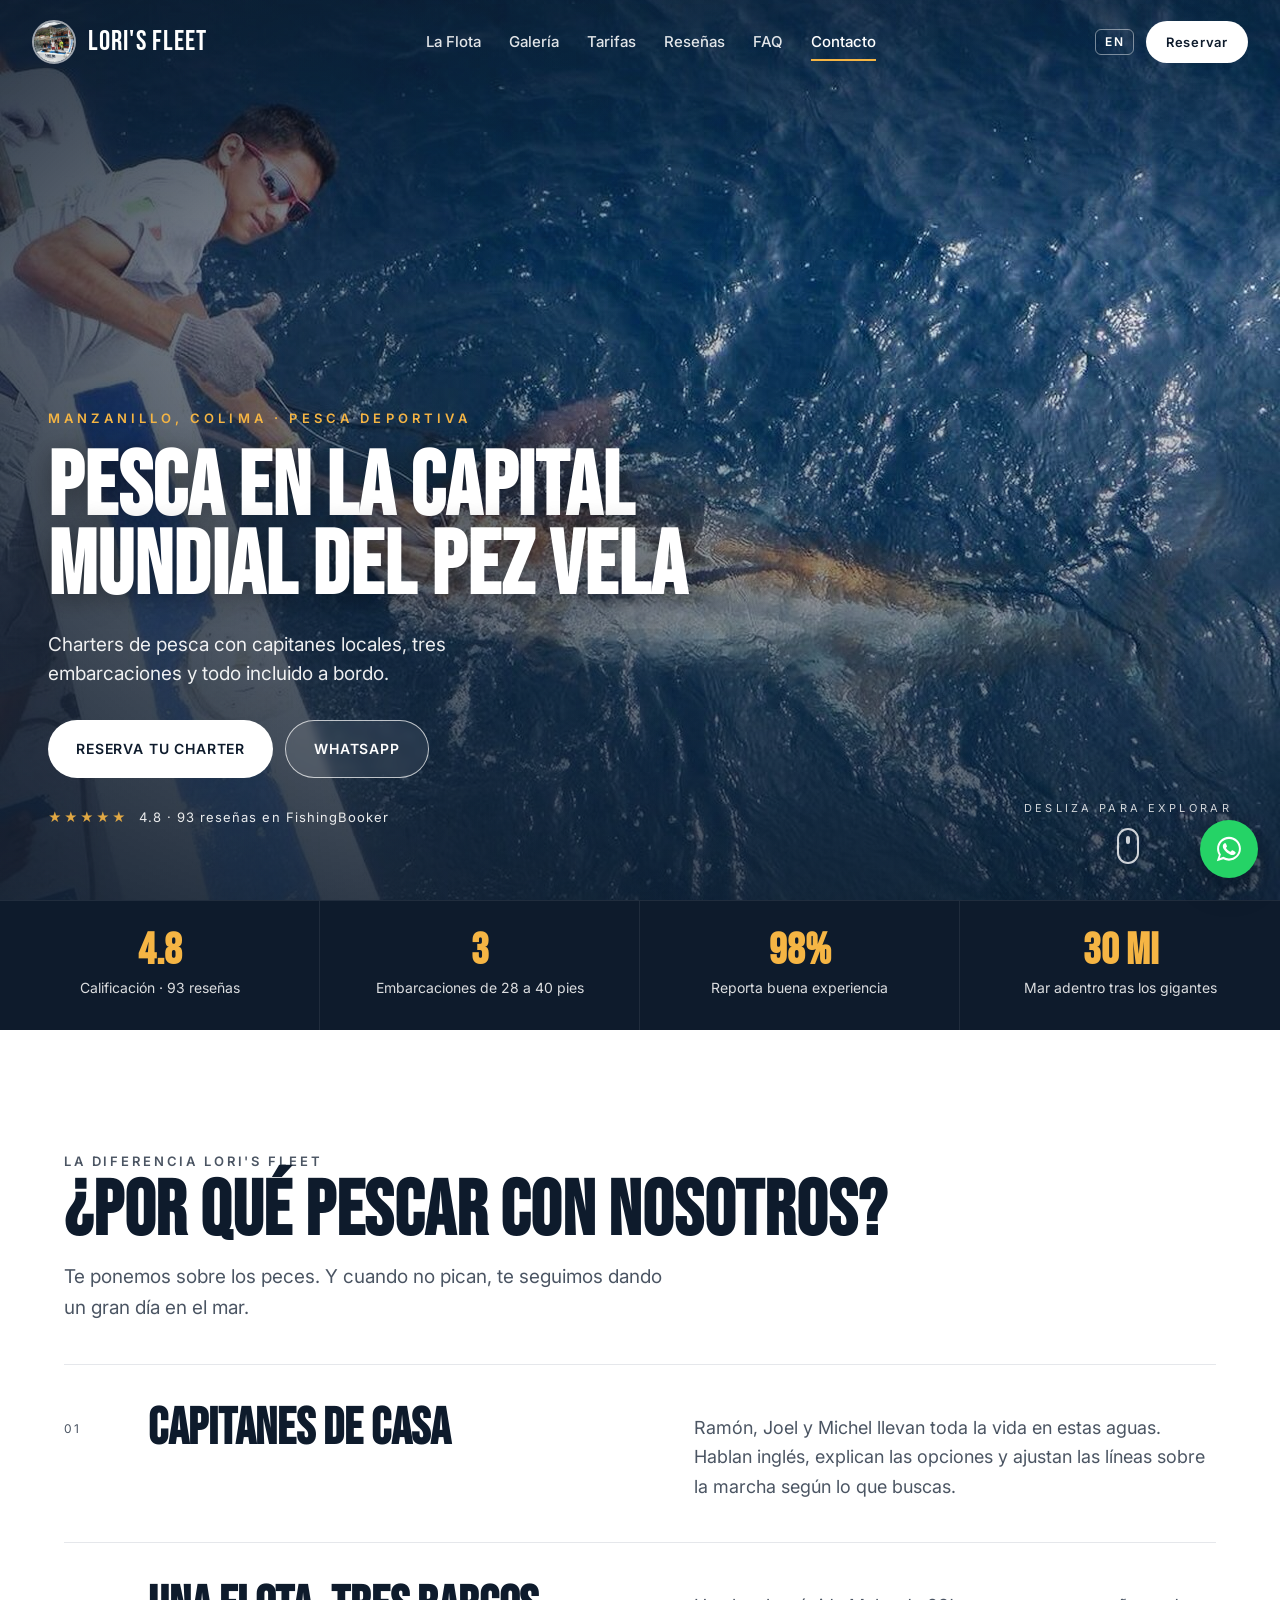
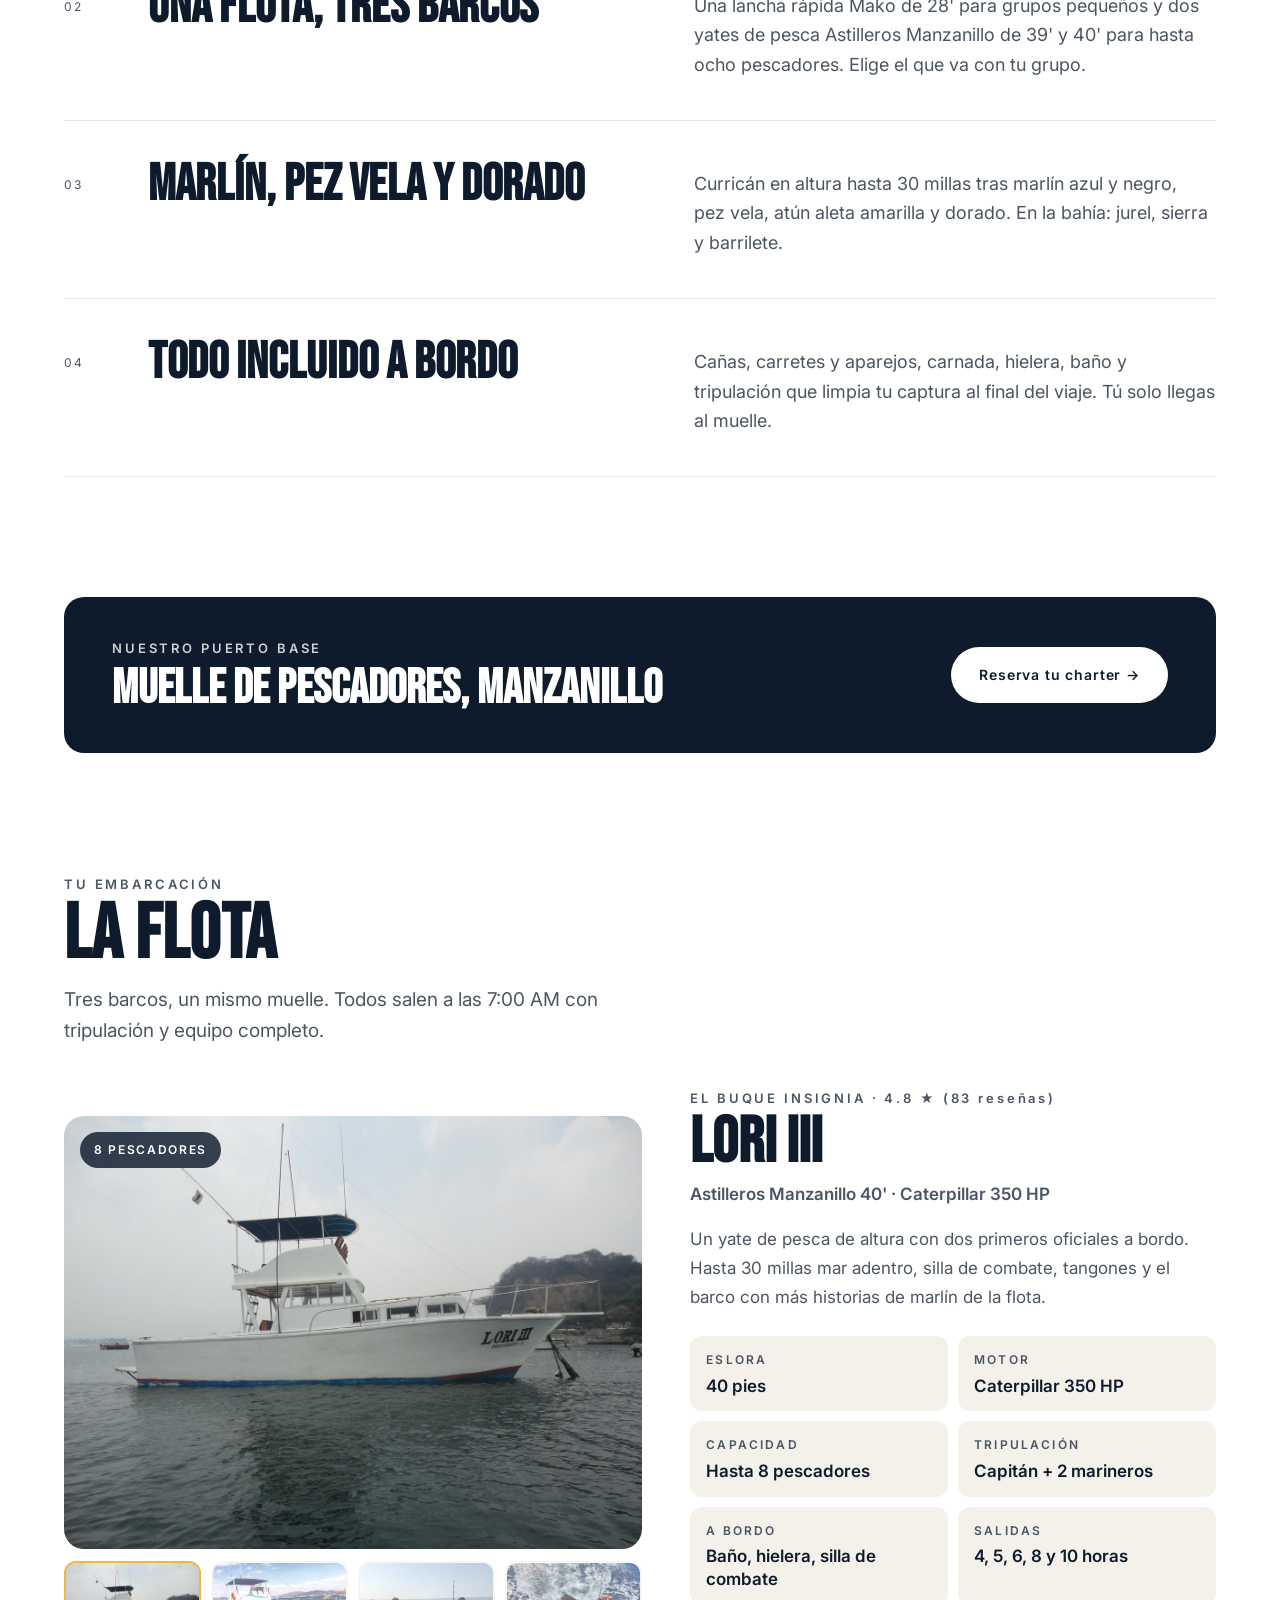
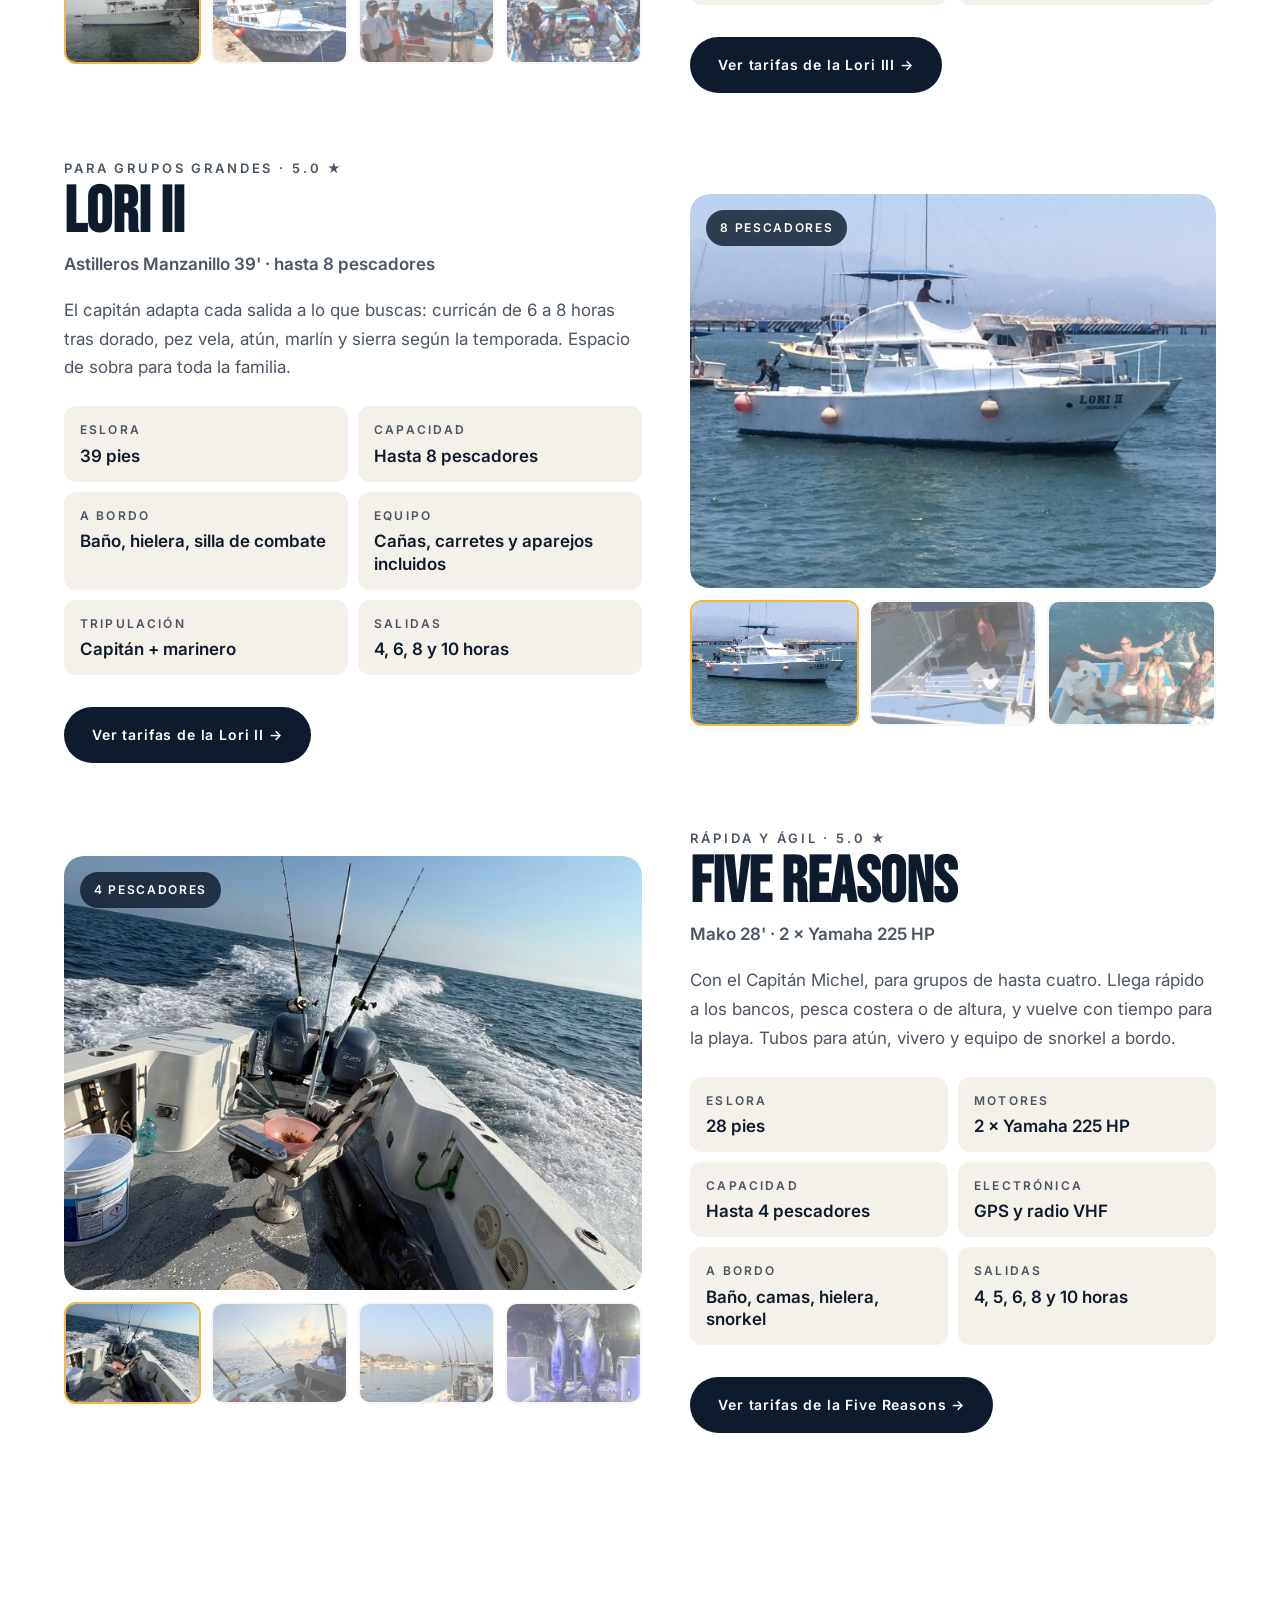
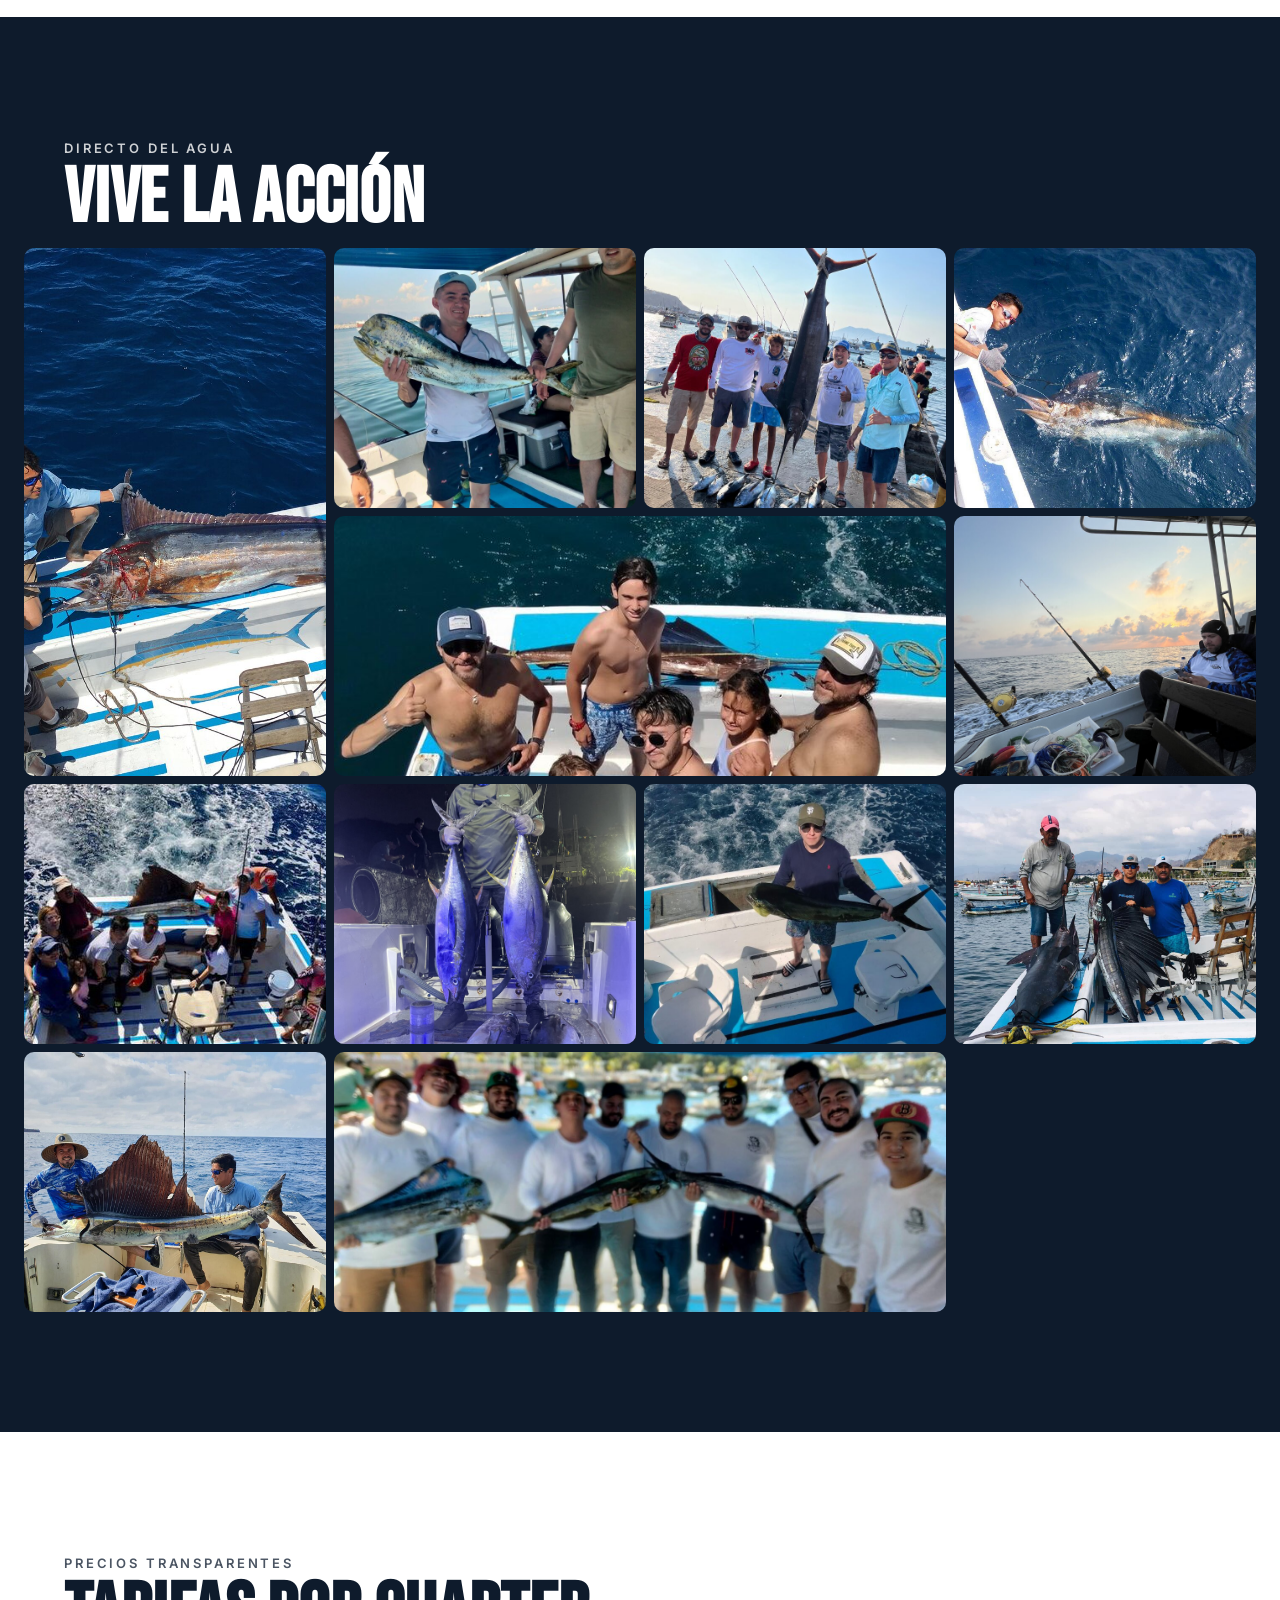
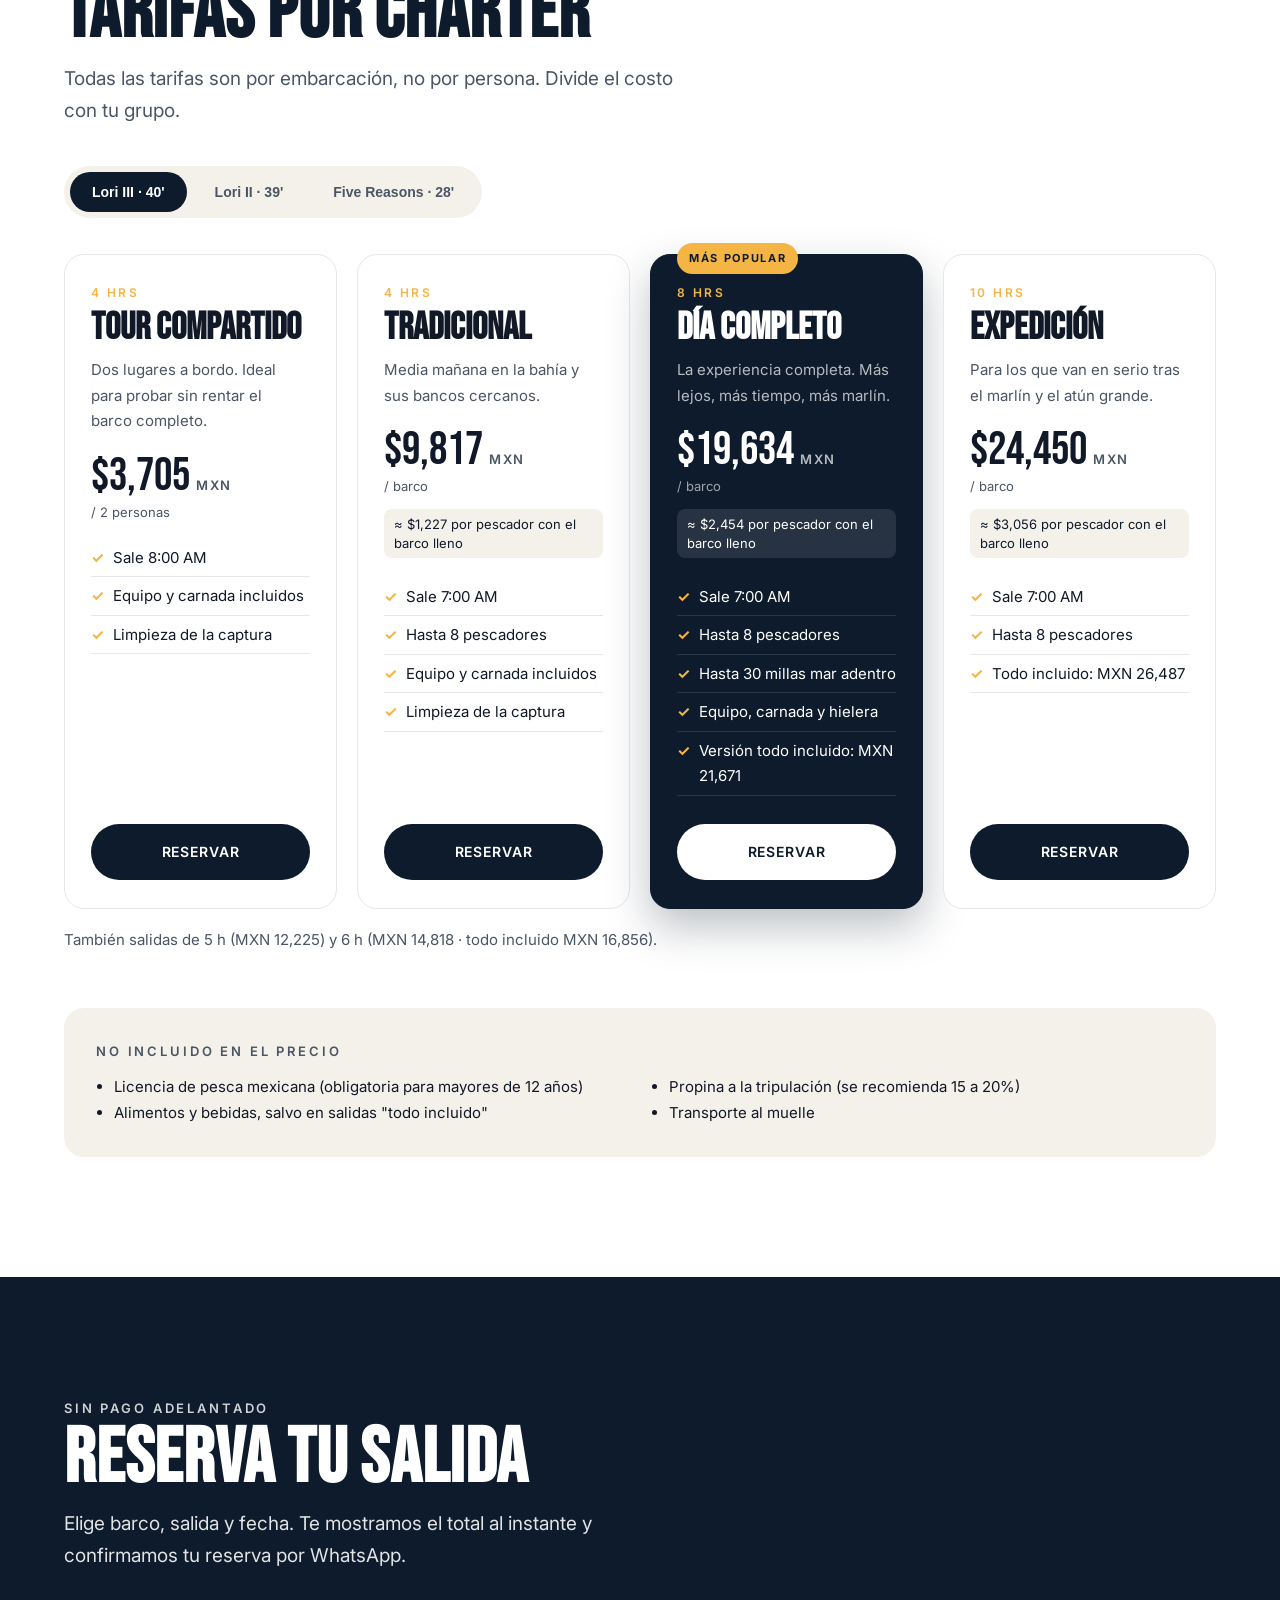
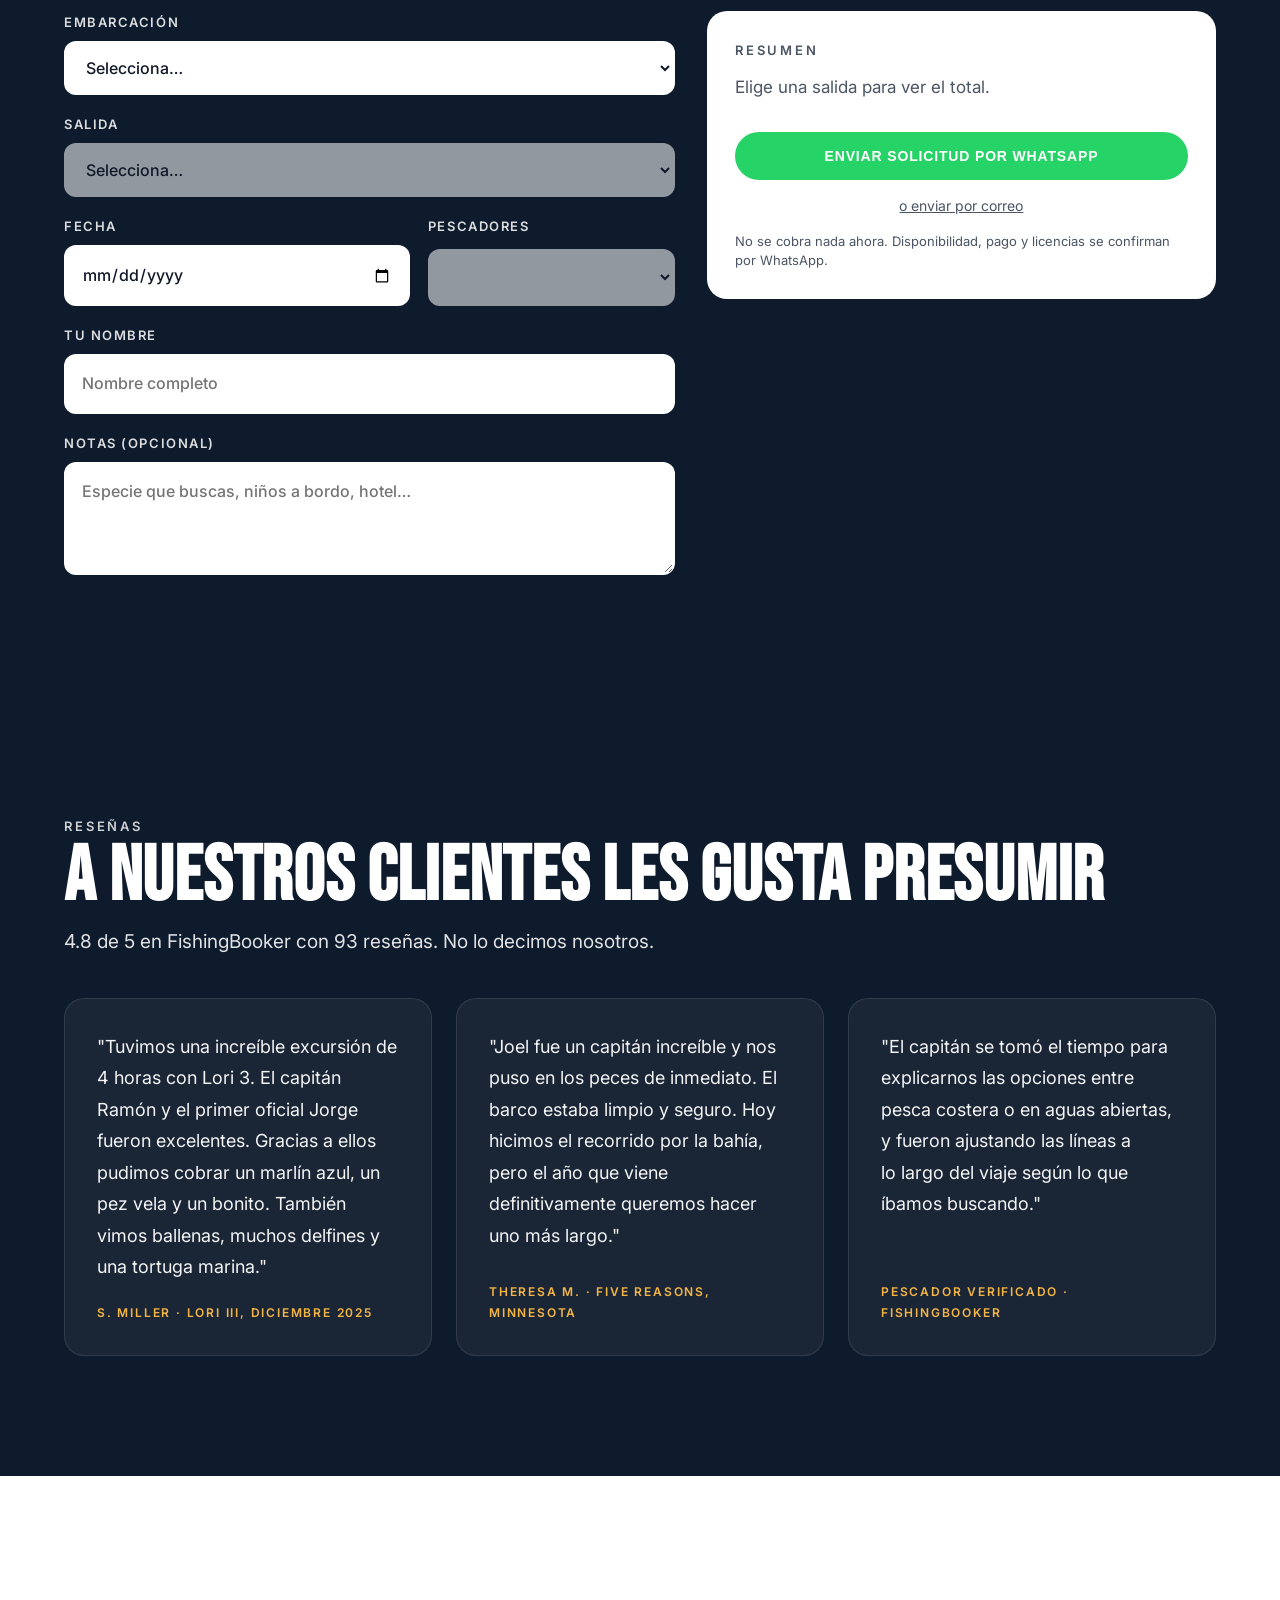
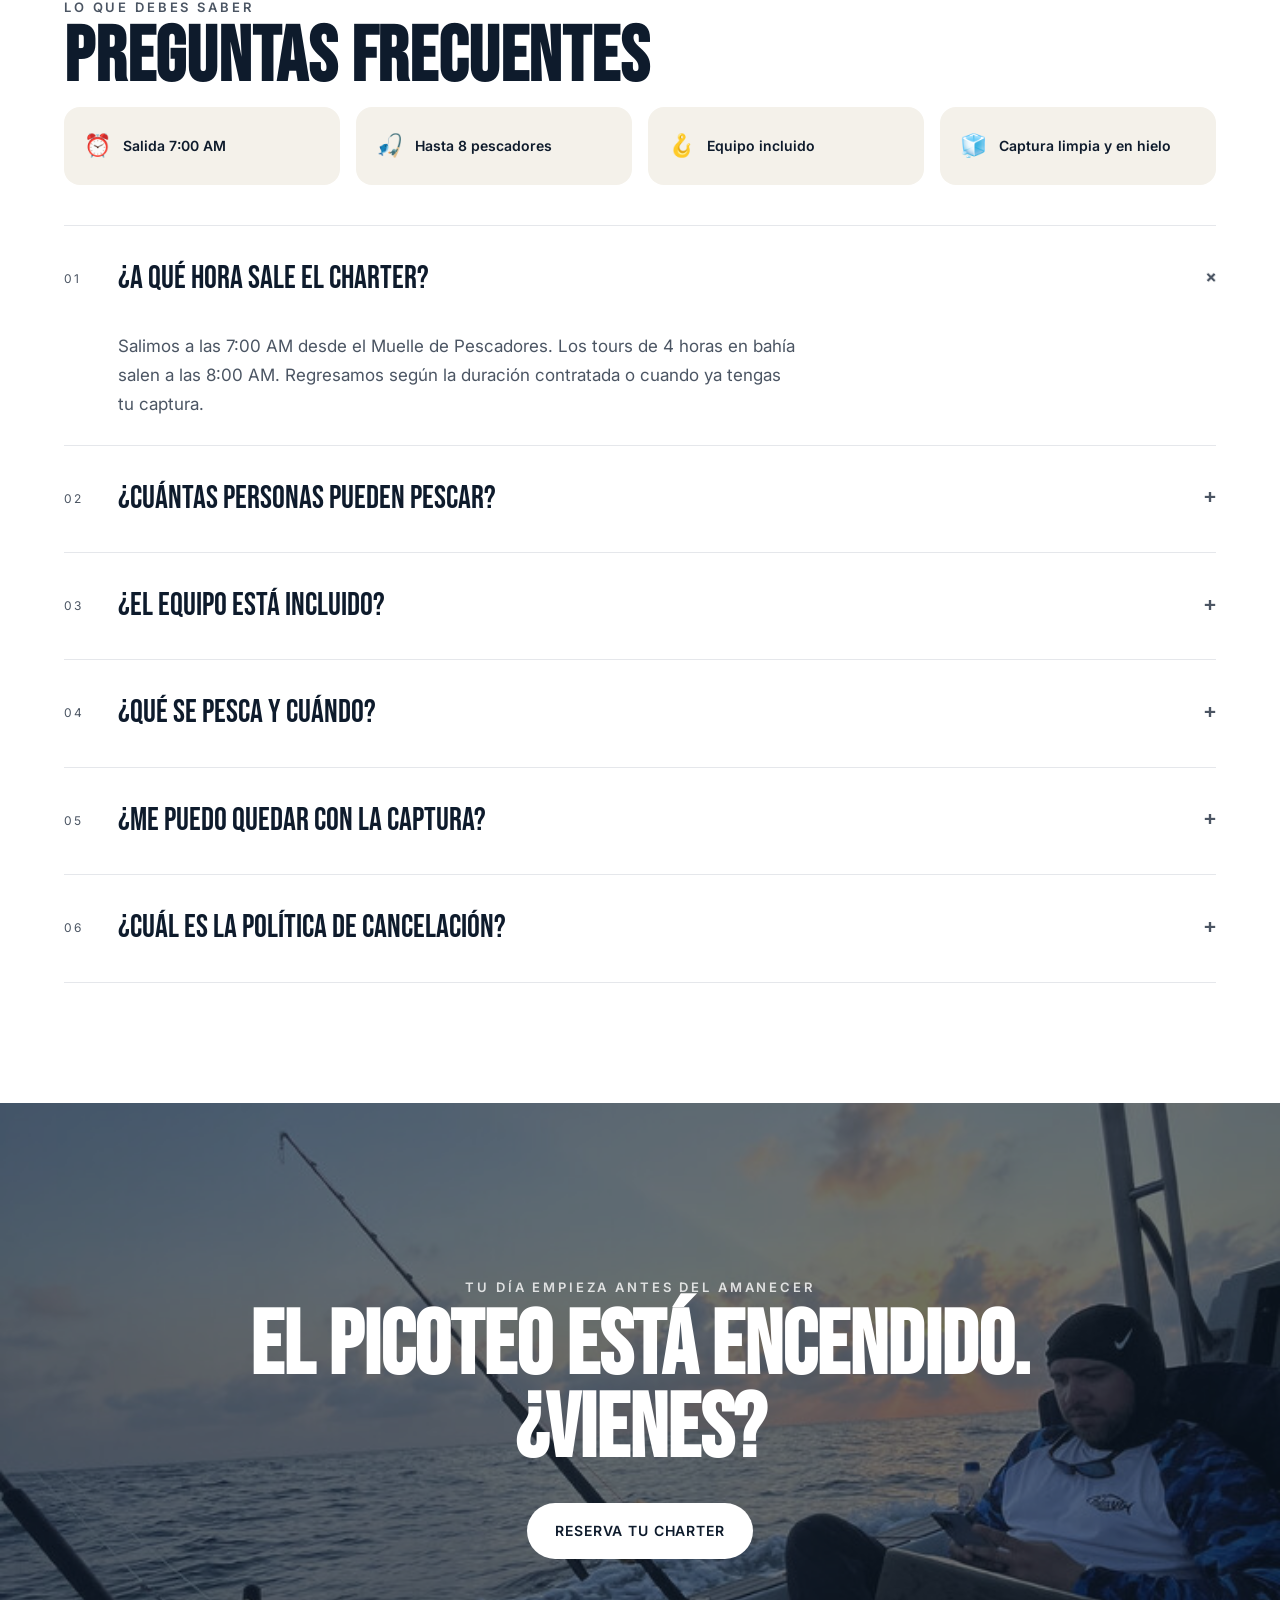
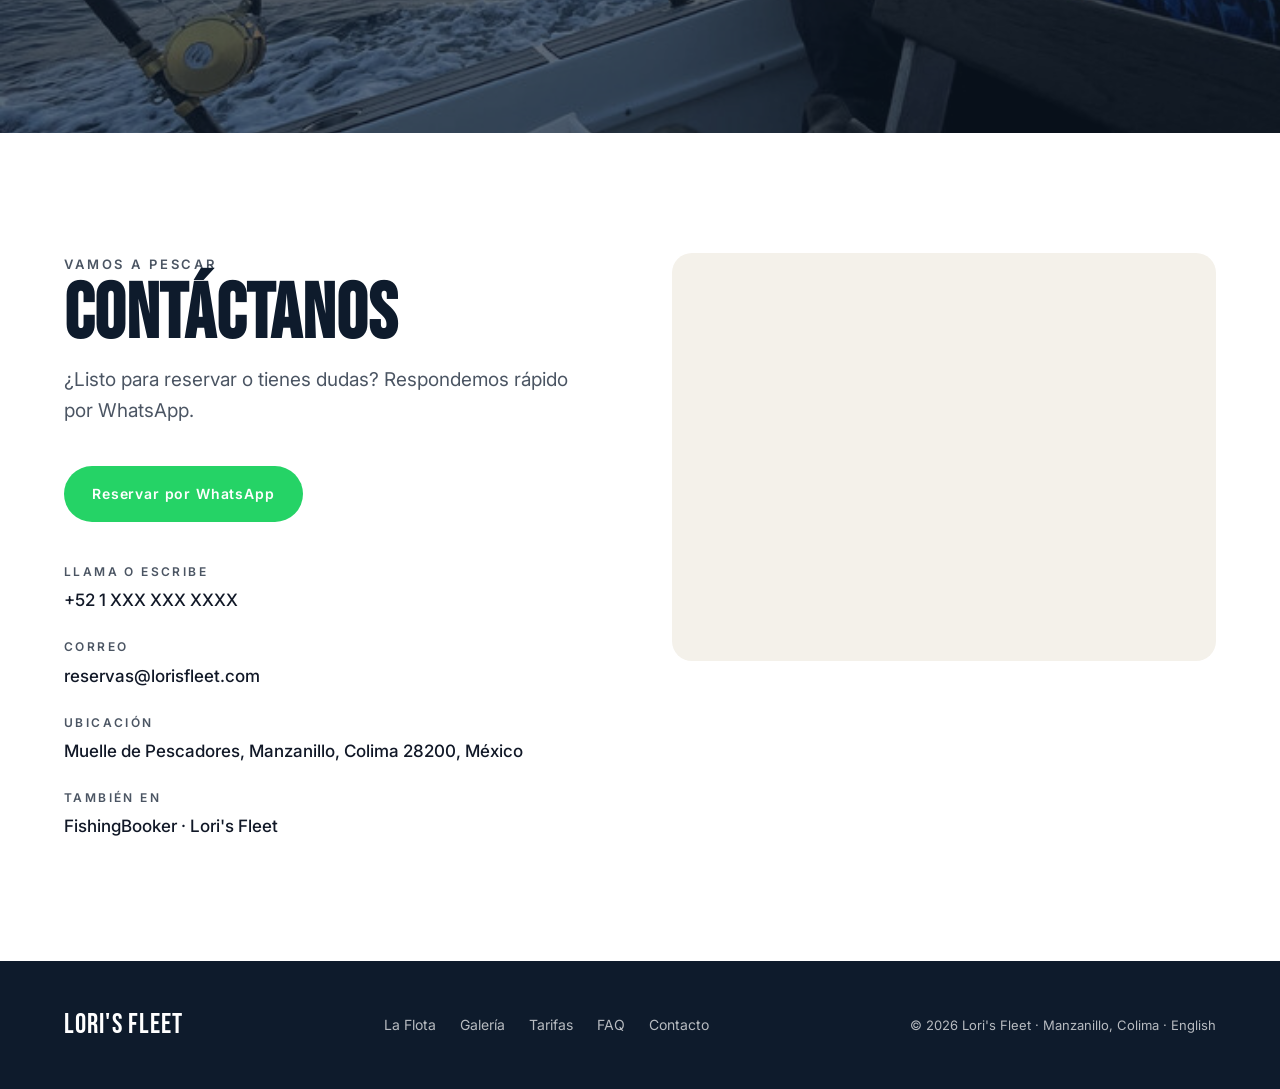
==== index.html @ 820c1212 "Motor de reservas: formulario con total en vivo y envío por WhatsApp/correo Co-Authored-By: Claude S" ====
<!doctype html>
<html lang="es">
<head>
<meta charset="utf-8">
<meta name="viewport" content="width=device-width, initial-scale=1">
<title>Lori's Fleet — Pesca deportiva en Manzanillo</title>
<meta name="description" content="Charters de pesca deportiva en Manzanillo, Colima. Tres embarcaciones, capitanes con décadas en estas aguas y la Capital Mundial del Pez Vela a 30 minutos del muelle.">
<link rel="preconnect" href="https://fonts.googleapis.com">
<link rel="preconnect" href="https://fonts.gstatic.com" crossorigin>
<link href="https://fonts.googleapis.com/css2?family=Bebas+Neue&family=Inter:wght@400;500;600&display=swap" rel="stylesheet">
<link rel="alternate" hreflang="es" href="/">
<link rel="alternate" hreflang="en" href="/en/">
<link rel="alternate" hreflang="x-default" href="/">
<link rel="stylesheet" href="styles.css">
</head>
<body>

<header class="nav" id="nav">
  <a href="#inicio" class="brand">
    <img src="assets/fotos-fishingbooker/perfil/perfil-01.jpg" alt="" class="brand-mark">
    <span class="brand-name">LORI'S FLEET</span>
  </a>
  <nav class="nav-links" id="navLinks">
    <a href="#flota">La Flota</a>
    <a href="#galeria">Galería</a>
    <a href="#tarifas">Tarifas</a>
    <a href="#resenas">Reseñas</a>
    <a href="#faq">FAQ</a>
    <a href="#contacto">Contacto</a>
  </nav>
  <div class="nav-right">
    <a href="en/" class="lang" hreflang="en" lang="en">EN</a>
    <a href="#reservar" class="btn btn-light btn-sm">Reservar</a>
    <button class="burger" id="burger" aria-label="Abrir menú" aria-expanded="false"><span></span><span></span><span></span></button>
  </div>
</header>

<!-- HERO -->
<section class="hero" id="inicio">
  <img src="assets/fotos-fishingbooker/lori3/lori3-13.jpg" alt="Marlín a un costado de la Lori III en aguas azules frente a Manzanillo" class="hero-img" fetchpriority="high">
  <div class="hero-shade"></div>
  <div class="hero-content">
    <p class="hero-eyebrow">MANZANILLO, COLIMA · PESCA DEPORTIVA</p>
    <h1 class="hero-title">PESCA EN LA CAPITAL<br>MUNDIAL DEL PEZ VELA</h1>
    <p class="hero-sub">Charters de pesca con capitanes locales, tres embarcaciones y todo incluido a bordo.</p>
    <div class="hero-cta">
      <a href="#reservar" class="btn btn-light">RESERVA TU CHARTER</a>
      <a href="https://wa.me/521XXXXXXXXXX?text=Hola%2C%20quiero%20reservar%20un%20charter%20con%20Lori%27s%20Fleet" class="btn btn-ghost" target="_blank" rel="noopener">WHATSAPP</a>
    </div>
    <p class="hero-rating"><span class="stars">★★★★★</span> 4.8 · 93 reseñas en FishingBooker</p>
  </div>
  <div class="hero-scroll"><span>DESLIZA PARA EXPLORAR</span><i></i></div>
</section>

<!-- STATS STRIP -->
<section class="strip">
  <div class="strip-item"><strong>4.8</strong><span>Calificación · 93 reseñas</span></div>
  <div class="strip-item"><strong>3</strong><span>Embarcaciones de 28 a 40 pies</span></div>
  <div class="strip-item"><strong>98%</strong><span>Reporta buena experiencia</span></div>
  <div class="strip-item"><strong>30 mi</strong><span>Mar adentro tras los gigantes</span></div>
</section>

<!-- WHY -->
<section class="section why">
  <div class="wrap">
    <p class="eyebrow">LA DIFERENCIA LORI'S FLEET</p>
    <h2 class="h2">¿POR QUÉ PESCAR CON NOSOTROS?</h2>
    <p class="lead">Te ponemos sobre los peces. Y cuando no pican, te seguimos dando un gran día en el mar.</p>

    <ol class="why-list">
      <li>
        <span class="num">01</span>
        <h3>CAPITANES DE CASA</h3>
        <p>Ramón, Joel y Michel llevan toda la vida en estas aguas. Hablan inglés, explican las opciones y ajustan las líneas sobre la marcha según lo que buscas.</p>
      </li>
      <li>
        <span class="num">02</span>
        <h3>UNA FLOTA, TRES BARCOS</h3>
        <p>Una lancha rápida Mako de 28' para grupos pequeños y dos yates de pesca Astilleros Manzanillo de 39' y 40' para hasta ocho pescadores. Elige el que va con tu grupo.</p>
      </li>
      <li>
        <span class="num">03</span>
        <h3>MARLÍN, PEZ VELA Y DORADO</h3>
        <p>Curricán en altura hasta 30 millas tras marlín azul y negro, pez vela, atún aleta amarilla y dorado. En la bahía: jurel, sierra y barrilete.</p>
      </li>
      <li>
        <span class="num">04</span>
        <h3>TODO INCLUIDO A BORDO</h3>
        <p>Cañas, carretes y aparejos, carnada, hielera, baño y tripulación que limpia tu captura al final del viaje. Tú solo llegas al muelle.</p>
      </li>
    </ol>
  </div>
</section>

<!-- BANNER CTA -->
<section class="wrap">
  <div class="banner">
    <div>
      <p class="eyebrow light">NUESTRO PUERTO BASE</p>
      <h3 class="banner-title">MUELLE DE PESCADORES, MANZANILLO</h3>
    </div>
    <a href="#reservar" class="btn btn-light">Reserva tu charter →</a>
  </div>
</section>

<!-- FLEET -->
<section class="section" id="flota">
  <div class="wrap">
    <p class="eyebrow">TU EMBARCACIÓN</p>
    <h2 class="h2">LA FLOTA</h2>
    <p class="lead">Tres barcos, un mismo muelle. Todos salen a las 7:00 AM con tripulación y equipo completo.</p>
  </div>

  <article class="boat">
    <div class="boat-media"><div class="boat-img"><img src="assets/fotos-fishingbooker/lori3/lori3-05.jpg" alt="Lori III, yate de pesca de 40 pies" loading="lazy"><span class="boat-tag">8 pescadores</span></div><div class="thumbs"><button type="button" class="thumb active" data-src="assets/fotos-fishingbooker/lori3/lori3-05.jpg" aria-label="Foto 1"><img src="assets/fotos-fishingbooker/lori3/lori3-05.jpg" alt="" loading="lazy"></button><button type="button" class="thumb" data-src="assets/fotos-fishingbooker/lori3/lori3-04.jpg" aria-label="Foto 2"><img src="assets/fotos-fishingbooker/lori3/lori3-04.jpg" alt="" loading="lazy"></button><button type="button" class="thumb" data-src="assets/fotos-fishingbooker/lori3/lori3-10.jpg" aria-label="Foto 3"><img src="assets/fotos-fishingbooker/lori3/lori3-10.jpg" alt="" loading="lazy"></button><button type="button" class="thumb" data-src="assets/fotos-fishingbooker/lori3/lori3-12.jpg" aria-label="Foto 4"><img src="assets/fotos-fishingbooker/lori3/lori3-12.jpg" alt="" loading="lazy"></button></div></div>
    <div class="boat-body">
      <p class="eyebrow">EL BUQUE INSIGNIA · 4.8 ★ (83 reseñas)</p>
      <h3 class="h3">LORI III</h3>
      <p class="boat-sub">Astilleros Manzanillo 40' · Caterpillar 350 HP</p>
      <p>Un yate de pesca de altura con dos primeros oficiales a bordo. Hasta 30 millas mar adentro, silla de combate, tangones y el barco con más historias de marlín de la flota.</p>
      <dl class="specs">
        <div><dt>ESLORA</dt><dd>40 pies</dd></div>
        <div><dt>MOTOR</dt><dd>Caterpillar 350 HP</dd></div>
        <div><dt>CAPACIDAD</dt><dd>Hasta 8 pescadores</dd></div>
        <div><dt>TRIPULACIÓN</dt><dd>Capitán + 2 marineros</dd></div>
        <div><dt>A BORDO</dt><dd>Baño, hielera, silla de combate</dd></div>
        <div><dt>SALIDAS</dt><dd>4, 5, 6, 8 y 10 horas</dd></div>
      </dl>
      <a href="#tarifas" class="btn btn-dark" data-boat="lori3">Ver tarifas de la Lori III →</a>
    </div>
  </article>

  <article class="boat reverse">
    <div class="boat-media"><div class="boat-img"><img src="assets/fotos-fishingbooker/lori2/lori2-03.jpg" alt="Lori II, yate de pesca de 39 pies" loading="lazy"><span class="boat-tag">8 pescadores</span></div><div class="thumbs"><button type="button" class="thumb active" data-src="assets/fotos-fishingbooker/lori2/lori2-03.jpg" aria-label="Foto 1"><img src="assets/fotos-fishingbooker/lori2/lori2-03.jpg" alt="" loading="lazy"></button><button type="button" class="thumb" data-src="assets/fotos-fishingbooker/lori2/lori2-02.jpg" aria-label="Foto 2"><img src="assets/fotos-fishingbooker/lori2/lori2-02.jpg" alt="" loading="lazy"></button><button type="button" class="thumb" data-src="assets/fotos-fishingbooker/lori2/lori2-01.jpg" aria-label="Foto 3"><img src="assets/fotos-fishingbooker/lori2/lori2-01.jpg" alt="" loading="lazy"></button></div></div>
    <div class="boat-body">
      <p class="eyebrow">PARA GRUPOS GRANDES · 5.0 ★</p>
      <h3 class="h3">LORI II</h3>
      <p class="boat-sub">Astilleros Manzanillo 39' · hasta 8 pescadores</p>
      <p>El capitán adapta cada salida a lo que buscas: curricán de 6 a 8 horas tras dorado, pez vela, atún, marlín y sierra según la temporada. Espacio de sobra para toda la familia.</p>
      <dl class="specs">
        <div><dt>ESLORA</dt><dd>39 pies</dd></div>
        <div><dt>CAPACIDAD</dt><dd>Hasta 8 pescadores</dd></div>
        <div><dt>A BORDO</dt><dd>Baño, hielera, silla de combate</dd></div>
        <div><dt>EQUIPO</dt><dd>Cañas, carretes y aparejos incluidos</dd></div>
        <div><dt>TRIPULACIÓN</dt><dd>Capitán + marinero</dd></div>
        <div><dt>SALIDAS</dt><dd>4, 6, 8 y 10 horas</dd></div>
      </dl>
      <a href="#tarifas" class="btn btn-dark" data-boat="lori2">Ver tarifas de la Lori II →</a>
    </div>
  </article>

  <article class="boat">
    <div class="boat-media"><div class="boat-img"><img src="assets/fotos-fishingbooker/five-reasons/five-reasons-06.jpg" alt="Five Reasons, lancha Mako de 28 pies navegando" loading="lazy"><span class="boat-tag">4 pescadores</span></div><div class="thumbs"><button type="button" class="thumb active" data-src="assets/fotos-fishingbooker/five-reasons/five-reasons-06.jpg" aria-label="Foto 1"><img src="assets/fotos-fishingbooker/five-reasons/five-reasons-06.jpg" alt="" loading="lazy"></button><button type="button" class="thumb" data-src="assets/fotos-fishingbooker/five-reasons/five-reasons-03.jpg" aria-label="Foto 2"><img src="assets/fotos-fishingbooker/five-reasons/five-reasons-03.jpg" alt="" loading="lazy"></button><button type="button" class="thumb" data-src="assets/fotos-fishingbooker/five-reasons/five-reasons-04.jpg" aria-label="Foto 3"><img src="assets/fotos-fishingbooker/five-reasons/five-reasons-04.jpg" alt="" loading="lazy"></button><button type="button" class="thumb" data-src="assets/fotos-fishingbooker/five-reasons/five-reasons-11.jpg" aria-label="Foto 4"><img src="assets/fotos-fishingbooker/five-reasons/five-reasons-11.jpg" alt="" loading="lazy"></button></div></div>
    <div class="boat-body">
      <p class="eyebrow">RÁPIDA Y ÁGIL · 5.0 ★</p>
      <h3 class="h3">FIVE REASONS</h3>
      <p class="boat-sub">Mako 28' · 2 × Yamaha 225 HP</p>
      <p>Con el Capitán Michel, para grupos de hasta cuatro. Llega rápido a los bancos, pesca costera o de altura, y vuelve con tiempo para la playa. Tubos para atún, vivero y equipo de snorkel a bordo.</p>
      <dl class="specs">
        <div><dt>ESLORA</dt><dd>28 pies</dd></div>
        <div><dt>MOTORES</dt><dd>2 × Yamaha 225 HP</dd></div>
        <div><dt>CAPACIDAD</dt><dd>Hasta 4 pescadores</dd></div>
        <div><dt>ELECTRÓNICA</dt><dd>GPS y radio VHF</dd></div>
        <div><dt>A BORDO</dt><dd>Baño, camas, hielera, snorkel</dd></div>
        <div><dt>SALIDAS</dt><dd>4, 5, 6, 8 y 10 horas</dd></div>
      </dl>
      <a href="#tarifas" class="btn btn-dark" data-boat="five">Ver tarifas de la Five Reasons →</a>
    </div>
  </article>
</section>

<!-- GALLERY -->
<section class="section dark" id="galeria">
  <div class="wrap">
    <p class="eyebrow light">DIRECTO DEL AGUA</p>
    <h2 class="h2 light">VIVE LA ACCIÓN</h2>
  </div>
  <div class="gallery" id="gallery">
    <a href="assets/fotos-fishingbooker/lori3/lori3-11.jpg" class="g-item tall"><img src="assets/fotos-fishingbooker/lori3/lori3-11.jpg" alt="Marlín saltando junto al barco" loading="lazy"></a>
    <a href="assets/fotos-fishingbooker/lori2/lori2-07.jpg" class="g-item"><img src="assets/fotos-fishingbooker/lori2/lori2-07.jpg" alt="Pescador con dorado a bordo de la Lori II" loading="lazy"></a>
    <a href="assets/fotos-fishingbooker/five-reasons/five-reasons-13.jpg" class="g-item"><img src="assets/fotos-fishingbooker/five-reasons/five-reasons-13.jpg" alt="Grupo con pez vela en el muelle" loading="lazy"></a>
    <a href="assets/fotos-fishingbooker/lori3/lori3-13.jpg" class="g-item"><img src="assets/fotos-fishingbooker/lori3/lori3-13.jpg" alt="Liberando un pez vela" loading="lazy"></a>
    <a href="assets/fotos-fishingbooker/lori2/lori2-04.jpg" class="g-item wide"><img src="assets/fotos-fishingbooker/lori2/lori2-04.jpg" alt="Grupo celebrando la captura" loading="lazy"></a>
    <a href="assets/fotos-fishingbooker/five-reasons/five-reasons-03.jpg" class="g-item"><img src="assets/fotos-fishingbooker/five-reasons/five-reasons-03.jpg" alt="Amanecer con las cañas listas" loading="lazy"></a>
    <a href="assets/fotos-fishingbooker/lori3/lori3-12.jpg" class="g-item"><img src="assets/fotos-fishingbooker/lori3/lori3-12.jpg" alt="Vista aérea de la Lori III con pescadores" loading="lazy"></a>
    <a href="assets/fotos-fishingbooker/five-reasons/five-reasons-11.jpg" class="g-item"><img src="assets/fotos-fishingbooker/five-reasons/five-reasons-11.jpg" alt="Atunes aleta amarilla de noche" loading="lazy"></a>
    <a href="assets/fotos-fishingbooker/lori2/lori2-10.jpg" class="g-item"><img src="assets/fotos-fishingbooker/lori2/lori2-10.jpg" alt="Pescador levantando un dorado" loading="lazy"></a>
    <a href="assets/fotos-fishingbooker/lori3/lori3-01.jpg" class="g-item"><img src="assets/fotos-fishingbooker/lori3/lori3-01.jpg" alt="Tripulación con la captura del día" loading="lazy"></a>
    <a href="assets/fotos-fishingbooker/five-reasons/five-reasons-12.jpg" class="g-item"><img src="assets/fotos-fishingbooker/five-reasons/five-reasons-12.jpg" alt="Capitán con pez vela" loading="lazy"></a>
    <a href="assets/fotos-fishingbooker/lori2/lori2-05.jpg" class="g-item wide"><img src="assets/fotos-fishingbooker/lori2/lori2-05.jpg" alt="Grupo completo con pez vela en el muelle" loading="lazy"></a>
  </div>
</section>

<!-- PRICING -->
<section class="section" id="tarifas">
  <div class="wrap">
    <p class="eyebrow">PRECIOS TRANSPARENTES</p>
    <h2 class="h2">TARIFAS POR CHARTER</h2>
    <p class="lead">Todas las tarifas son por embarcación, no por persona. Divide el costo con tu grupo.</p>

    <div class="tabs" role="tablist">
      <button class="tab active" role="tab" data-tab="lori3">Lori III · 40'</button>
      <button class="tab" role="tab" data-tab="lori2">Lori II · 39'</button>
      <button class="tab" role="tab" data-tab="five">Five Reasons · 28'</button>
    </div>

    <div class="panel active" data-panel="lori3">
      <div class="cards">
        <div class="card">
          <p class="card-hrs">4 HRS</p><h3>TOUR COMPARTIDO</h3>
          <p class="card-desc">Dos lugares a bordo. Ideal para probar sin rentar el barco completo.</p>
          <p class="price">MXN 3,705<small>/ 2 personas</small></p>
          <ul><li>Sale 8:00 AM</li><li>Equipo y carnada incluidos</li><li>Limpieza de la captura</li></ul>
          <a href="#reservar" class="btn btn-dark btn-block">RESERVAR</a>
        </div>
        <div class="card">
          <p class="card-hrs">4 HRS</p><h3>TRADICIONAL</h3>
          <p class="card-desc">Media mañana en la bahía y sus bancos cercanos.</p>
          <p class="price">MXN 9,817<small>/ barco</small></p>
          <ul><li>Sale 7:00 AM</li><li>Hasta 8 pescadores</li><li>Equipo y carnada incluidos</li><li>Limpieza de la captura</li></ul>
          <a href="#reservar" class="btn btn-dark btn-block">RESERVAR</a>
        </div>
        <div class="card featured">
          <span class="badge">MÁS POPULAR</span>
          <p class="card-hrs">8 HRS</p><h3>DÍA COMPLETO</h3>
          <p class="card-desc">La experiencia completa. Más lejos, más tiempo, más marlín.</p>
          <p class="price">MXN 19,634<small>/ barco</small></p>
          <ul><li>Sale 7:00 AM</li><li>Hasta 8 pescadores</li><li>Hasta 30 millas mar adentro</li><li>Equipo, carnada y hielera</li><li>Versión todo incluido: MXN 21,671</li></ul>
          <a href="#reservar" class="btn btn-light btn-block">RESERVAR</a>
        </div>
        <div class="card">
          <p class="card-hrs">10 HRS</p><h3>EXPEDICIÓN</h3>
          <p class="card-desc">Para los que van en serio tras el marlín y el atún grande.</p>
          <p class="price">MXN 24,450<small>/ barco</small></p>
          <ul><li>Sale 7:00 AM</li><li>Hasta 8 pescadores</li><li>Todo incluido: MXN 26,487</li></ul>
          <a href="#reservar" class="btn btn-dark btn-block">RESERVAR</a>
        </div>
      </div>
      <p class="note">También salidas de 5 h (MXN 12,225) y 6 h (MXN 14,818 · todo incluido MXN 16,856).</p>
    </div>

    <div class="panel" data-panel="lori2">
      <div class="cards">
        <div class="card">
          <p class="card-hrs">4 HRS</p><h3>BAHÍA</h3>
          <p class="card-desc">Pesca costera para toda la familia.</p>
          <p class="price">MXN 9,261<small>/ barco</small></p>
          <ul><li>Sale 7:00 AM</li><li>Hasta 8 pescadores</li><li>Equipo incluido</li></ul>
          <a href="#reservar" class="btn btn-dark btn-block">RESERVAR</a>
        </div>
        <div class="card">
          <p class="card-hrs">6 HRS</p><h3>MEDIA JORNADA</h3>
          <p class="card-desc">Curricán en altura con tiempo de regresar a comer.</p>
          <p class="price">MXN 13,892<small>/ barco</small></p>
          <ul><li>Sale 7:00 AM</li><li>Hasta 8 pescadores</li><li>Equipo incluido</li></ul>
          <a href="#reservar" class="btn btn-dark btn-block">RESERVAR</a>
        </div>
        <div class="card featured">
          <span class="badge">MÁS POPULAR</span>
          <p class="card-hrs">8 HRS</p><h3>DÍA COMPLETO</h3>
          <p class="card-desc">Dorado, pez vela, atún y marlín según la temporada.</p>
          <p class="price">MXN 18,523<small>/ barco</small></p>
          <ul><li>Sale 7:00 AM</li><li>Hasta 8 pescadores</li><li>Equipo, baño y hielera</li></ul>
          <a href="#reservar" class="btn btn-light btn-block">RESERVAR</a>
        </div>
        <div class="card">
          <p class="card-hrs">10 HRS</p><h3>EXPEDICIÓN</h3>
          <p class="card-desc">La salida larga para los bancos lejanos.</p>
          <p class="price">MXN 23,153<small>/ barco</small></p>
          <ul><li>Sale 7:00 AM</li><li>Hasta 8 pescadores</li></ul>
          <a href="#reservar" class="btn btn-dark btn-block">RESERVAR</a>
        </div>
      </div>
    </div>

    <div class="panel" data-panel="five">
      <div class="cards">
        <div class="card">
          <p class="card-hrs">4 HRS</p><h3>BAHÍA</h3>
          <p class="card-desc">Primera vez en el océano. Jurel, sierra y barrilete.</p>
          <p class="price">MXN 8,891<small>/ barco</small></p>
          <ul><li>Sale 8:00 AM</li><li>Hasta 4 pescadores</li><li>Equipo incluido</li></ul>
          <a href="#reservar" class="btn btn-dark btn-block">RESERVAR</a>
        </div>
        <div class="card">
          <p class="card-hrs">6 HRS</p><h3>MEDIA JORNADA</h3>
          <p class="card-desc">Costa y altura en una sola salida.</p>
          <p class="price">MXN 13,707<small>/ barco</small></p>
          <ul><li>Sale 7:00 AM</li><li>Hasta 4 pescadores</li><li>5 h: MXN 11,299</li></ul>
          <a href="#reservar" class="btn btn-dark btn-block">RESERVAR</a>
        </div>
        <div class="card featured">
          <span class="badge">MÁS POPULAR</span>
          <p class="card-hrs">8 HRS</p><h3>PESCA MAYOR</h3>
          <p class="card-desc">Rápida a los bancos de altura tras atún y marlín.</p>
          <p class="price">MXN 17,967<small>/ barco</small></p>
          <ul><li>Sale 7:00 AM</li><li>Hasta 4 pescadores</li><li>Tubos para atún y vivero</li></ul>
          <a href="#reservar" class="btn btn-light btn-block">RESERVAR</a>
        </div>
        <div class="card">
          <p class="card-hrs">10 HRS</p><h3>PESCA MAYOR XL</h3>
          <p class="card-desc">El día largo para los que quieren todo.</p>
          <p class="price">MXN 21,857<small>/ barco</small></p>
          <ul><li>Sale 7:00 AM</li><li>Hasta 4 pescadores</li></ul>
          <a href="#reservar" class="btn btn-dark btn-block">RESERVAR</a>
        </div>
      </div>
    </div>

    <div class="not-included">
      <p class="eyebrow">NO INCLUIDO EN EL PRECIO</p>
      <ul>
        <li>Licencia de pesca mexicana (obligatoria para mayores de 12 años)</li>
        <li>Alimentos y bebidas, salvo en salidas "todo incluido"</li>
        <li>Propina a la tripulación (se recomienda 15 a 20%)</li>
        <li>Transporte al muelle</li>
      </ul>
    </div>
  </div>
</section>

<!-- BOOKING -->
<section class="section dark" id="reservar">
  <div class="wrap">
    <p class="eyebrow light">SIN PAGO ADELANTADO</p>
    <h2 class="h2 light">RESERVA TU SALIDA</h2>
    <p class="lead light">Elige barco, salida y fecha. Te mostramos el total al instante y confirmamos tu reserva por WhatsApp.</p>
    <div class="book">
      <form class="book-form" id="bkForm" novalidate>
        <label>Embarcación<select id="bkBoat" required></select></label>
        <label>Salida<select id="bkTrip" required></select></label>
        <div class="book-row">
          <label>Fecha<input type="date" id="bkDate" required></label>
          <label>Pescadores<select id="bkGuests" required></select></label>
        </div>
        <label>Tu nombre<input type="text" id="bkName" autocomplete="name" placeholder="Nombre completo" required></label>
        <label>Notas (opcional)<textarea id="bkNotes" rows="3" placeholder="Especie que buscas, niños a bordo, hotel…"></textarea></label>
        <p class="book-err" id="bkErr" role="alert" hidden></p>
      </form>
      <aside class="book-sum" aria-live="polite">
        <p class="eyebrow">RESUMEN</p>
        <p class="book-empty" id="bkEmpty">Elige una salida para ver el total.</p>
        <div id="bkDetail" hidden>
          <p class="book-name" id="bkBoatName"></p>
          <p class="book-trip" id="bkTripName"></p>
          <p class="book-meta" id="bkMeta"></p>
          <p class="book-total-label">Total estimado</p>
          <p class="book-total" id="bkTotal"></p>
          <p class="per" id="bkPer"></p>
        </div>
        <button type="submit" form="bkForm" class="btn btn-wa btn-block" id="bkSend">ENVIAR SOLICITUD POR WHATSAPP</button>
        <a class="book-mail" id="bkMail" href="mailto:reservas@lorisfleet.com">o enviar por correo</a>
        <p class="book-fine">No se cobra nada ahora. Disponibilidad, pago y licencias se confirman por WhatsApp.</p>
      </aside>
    </div>
  </div>
</section>

<!-- REVIEWS -->
<section class="section dark" id="resenas">
  <div class="wrap">
    <p class="eyebrow light">RESEÑAS</p>
    <h2 class="h2 light">A NUESTROS CLIENTES LES GUSTA PRESUMIR</h2>
    <p class="lead light">4.8 de 5 en FishingBooker con 93 reseñas. No lo decimos nosotros.</p>
    <div class="reviews">
      <blockquote>
        <p>"Tuvimos una increíble excursión de 4 horas con Lori 3. El capitán Ramón y el primer oficial Jorge fueron excelentes. Gracias a ellos pudimos cobrar un marlín azul, un pez vela y un bonito. También vimos ballenas, muchos delfines y una tortuga marina."</p>
        <footer>S. MILLER · LORI III, DICIEMBRE 2025</footer>
      </blockquote>
      <blockquote>
        <p>"Joel fue un capitán increíble y nos puso en los peces de inmediato. El barco estaba limpio y seguro. Hoy hicimos el recorrido por la bahía, pero el año que viene definitivamente queremos hacer uno más largo."</p>
        <footer>THERESA M. · FIVE REASONS, MINNESOTA</footer>
      </blockquote>
      <blockquote>
        <p>"El capitán se tomó el tiempo para explicarnos las opciones entre pesca costera o en aguas abiertas, y fueron ajustando las líneas a lo largo del viaje según lo que íbamos buscando."</p>
        <footer>PESCADOR VERIFICADO · FISHINGBOOKER</footer>
      </blockquote>
    </div>
  </div>
</section>

<!-- FAQ -->
<section class="section" id="faq">
  <div class="wrap">
    <p class="eyebrow">LO QUE DEBES SABER</p>
    <h2 class="h2">PREGUNTAS FRECUENTES</h2>
    <div class="quick">
      <div>⏰<span>Salida 7:00 AM</span></div>
      <div>🎣<span>Hasta 8 pescadores</span></div>
      <div>🪝<span>Equipo incluido</span></div>
      <div>🧊<span>Captura limpia y en hielo</span></div>
    </div>
    <div class="faq-list">
      <details open><summary><span>01</span>¿A QUÉ HORA SALE EL CHARTER?</summary><p>Salimos a las 7:00 AM desde el Muelle de Pescadores. Los tours de 4 horas en bahía salen a las 8:00 AM. Regresamos según la duración contratada o cuando ya tengas tu captura.</p></details>
      <details><summary><span>02</span>¿CUÁNTAS PERSONAS PUEDEN PESCAR?</summary><p>La Lori III y la Lori II llevan hasta 8 personas; la Five Reasons hasta 4. La regulación mexicana exige licencia de pesca a todos los pasajeros de 12 años o más, pesquen o no.</p></details>
      <details><summary><span>03</span>¿EL EQUIPO ESTÁ INCLUIDO?</summary><p>Sí. Cañas, carretes, aparejos terminales y carnada van incluidos en todas las salidas. Puedes traer tu propio equipo si lo prefieres.</p></details>
      <details><summary><span>04</span>¿QUÉ SE PESCA Y CUÁNDO?</summary><p>Pez vela casi todo el año; marlín azul y negro, dorado y atún aleta amarilla con fuerza de octubre a marzo. Dentro de la bahía: jurel, sierra, barrilete y pargo.</p></details>
      <details><summary><span>05</span>¿ME PUEDO QUEDAR CON LA CAPTURA?</summary><p>Sí, siempre que sea legal. La tripulación la limpia al final del viaje. Pez vela y marlín se liberan, salvo que vengan heridos.</p></details>
      <details><summary><span>06</span>¿CUÁL ES LA POLÍTICA DE CANCELACIÓN?</summary><p>Si el capitán cancela por mal tiempo, reembolso completo o cambio de fecha. Para cancelaciones del cliente consúltanos al reservar.</p></details>
    </div>
  </div>
</section>

<!-- BIG CTA -->
<section class="cta">
  <img src="assets/fotos-fishingbooker/five-reasons/five-reasons-03.jpg" alt="" loading="lazy">
  <div class="cta-shade"></div>
  <div class="cta-body">
    <p class="eyebrow light">TU DÍA EMPIEZA ANTES DEL AMANECER</p>
    <h2 class="cta-title">EL PICOTEO ESTÁ ENCENDIDO.<br>¿VIENES?</h2>
    <a href="#reservar" class="btn btn-light">RESERVA TU CHARTER</a>
  </div>
</section>

<!-- CONTACT -->
<section class="section" id="contacto">
  <div class="wrap contact">
    <div>
      <p class="eyebrow">VAMOS A PESCAR</p>
      <h2 class="h2">CONTÁCTANOS</h2>
      <p class="lead">¿Listo para reservar o tienes dudas? Respondemos rápido por WhatsApp.</p>
      <a class="btn btn-wa" href="https://wa.me/521XXXXXXXXXX?text=Hola%2C%20quiero%20reservar%20un%20charter%20con%20Lori%27s%20Fleet" target="_blank" rel="noopener">Reservar por WhatsApp</a>
      <dl class="contact-list">
        <div><dt>LLAMA O ESCRIBE</dt><dd><a href="tel:+521XXXXXXXXXX">+52 1 XXX XXX XXXX</a></dd></div>
        <div><dt>CORREO</dt><dd><a href="mailto:reservas@lorisfleet.com">reservas@lorisfleet.com</a></dd></div>
        <div><dt>UBICACIÓN</dt><dd>Muelle de Pescadores, Manzanillo, Colima 28200, México</dd></div>
        <div><dt>TAMBIÉN EN</dt><dd><a href="https://fishingbooker.com/es/profile/view/292811" target="_blank" rel="noopener">FishingBooker · Lori's Fleet</a></dd></div>
      </dl>
    </div>
    <div class="map">
      <iframe title="Mapa del Muelle de Pescadores, Manzanillo" src="https://www.google.com/maps?q=Muelle+de+Pescadores,+Manzanillo,+Colima&output=embed" loading="lazy" referrerpolicy="no-referrer-when-downgrade"></iframe>
    </div>
  </div>
</section>

<footer class="footer">
  <div class="wrap footer-in">
    <span class="brand-name">LORI'S FLEET</span>
    <nav><a href="#flota">La Flota</a><a href="#galeria">Galería</a><a href="#tarifas">Tarifas</a><a href="#faq">FAQ</a><a href="#contacto">Contacto</a></nav>
    <span class="copy">© <span id="year"></span> Lori's Fleet · Manzanillo, Colima · <a href="en/" lang="en">English</a></span>
  </div>
</footer>

<a class="wa-float" href="https://wa.me/521XXXXXXXXXX" target="_blank" rel="noopener" aria-label="WhatsApp">
  <svg viewBox="0 0 32 32" width="30" height="30" fill="#fff"><path d="M16 3C9 3 3.3 8.6 3.3 15.6c0 2.4.7 4.7 1.9 6.7L3 29l6.9-2.1c1.9 1 4 1.5 6.1 1.5 7 0 12.7-5.6 12.7-12.6S23 3 16 3zm0 23c-1.9 0-3.8-.5-5.4-1.5l-.4-.2-4.1 1.3 1.3-3.9-.3-.4a10.3 10.3 0 0 1-1.7-5.7C5.4 9.9 10.2 5.3 16 5.3s10.6 4.6 10.6 10.3S21.8 26 16 26zm5.8-7.7c-.3-.2-1.9-.9-2.2-1s-.5-.2-.7.2-.8 1-1 1.2-.4.2-.7.1a8.6 8.6 0 0 1-4.3-3.7c-.3-.6.3-.5.9-1.7.1-.2 0-.4 0-.6l-1-2.4c-.3-.6-.5-.5-.7-.5h-.6c-.2 0-.6.1-.9.4s-1.2 1.1-1.2 2.8 1.2 3.3 1.4 3.5c.2.2 2.4 3.6 5.8 5 2.1.9 3 1 4 .8.6-.1 1.9-.8 2.2-1.5.3-.8.3-1.4.2-1.5l-.6-.3z"/></svg>
</a>

<div class="lightbox" id="lightbox" hidden>
  <button class="lb-close" id="lbClose" aria-label="Cerrar">×</button>
  <button class="lb-prev" id="lbPrev" aria-label="Anterior">‹</button>
  <img id="lbImg" alt="">
  <button class="lb-next" id="lbNext" aria-label="Siguiente">›</button>
</div>

<script src="script.js"></script>
</body>
</html>
---- styles.css ----
:root{
  --navy:#0e1b2c;
  --navy-2:#132640;
  --ink:#111827;
  --paper:#ffffff;
  --sand:#f4f1ea;
  --muted:#4b5563;
  --line:#e5e7eb;
  --accent:#f5b544;
  --wa:#25d366;
  --display:"Bebas Neue",Impact,sans-serif;
  --body:"Inter",system-ui,-apple-system,sans-serif;
  --wrap:1200px;
}
*{box-sizing:border-box}
html{scroll-behavior:smooth}
body{margin:0;font-family:var(--body);font-size:17px;color:var(--ink);background:var(--paper);line-height:1.7;-webkit-font-smoothing:antialiased}
img{display:block;max-width:100%}
a{color:inherit;text-decoration:none}
.wrap{max-width:var(--wrap);margin:0 auto;padding:0 24px}

/* type */
.h2{font-family:var(--display);font-size:clamp(44px,6vw,80px);line-height:.95;letter-spacing:.01em;margin:4px 0 12px;color:var(--navy)}
.h3{font-family:var(--display);font-size:clamp(40px,5vw,64px);line-height:.95;margin:4px 0 4px;color:var(--navy)}
.eyebrow{font-size:13px;letter-spacing:.22em;font-weight:600;color:var(--muted);margin:0}
.eyebrow.light{color:rgba(255,255,255,.8)}
.light{color:#fff}
.lead{font-size:19px;line-height:1.65;color:var(--muted);max-width:620px;margin:0 0 40px}
.lead.light{color:rgba(255,255,255,.88)}

/* buttons */
.btn{display:inline-flex;align-items:center;justify-content:center;gap:8px;padding:16px 28px;border-radius:999px;font-weight:600;font-size:14px;letter-spacing:.06em;border:0;cursor:pointer;transition:transform .15s,background .15s}
.btn:hover{transform:translateY(-1px)}
.btn-light{background:#fff;color:var(--navy)}
.btn-dark{background:var(--navy);color:#fff}
.btn-sm{padding:10px 20px;font-size:13px}
.btn-block{width:100%}
.btn-wa{background:var(--wa);color:#fff}

/* nav */
.nav{position:fixed;inset:0 0 auto 0;z-index:50;display:flex;align-items:center;justify-content:space-between;padding:18px 32px;transition:background .3s,padding .3s}
.nav.scrolled{background:rgba(14,27,44,.92);backdrop-filter:blur(10px);padding:10px 32px}
.brand{display:flex;align-items:center;gap:12px;color:#fff}
.brand-mark{width:44px;height:44px;border-radius:50%;object-fit:cover;border:2px solid rgba(255,255,255,.6)}
.brand-name{font-family:var(--display);font-size:28px;letter-spacing:.04em}
.nav-links{display:flex;gap:28px}
.nav-links a{color:rgba(255,255,255,.88);font-size:15px;font-weight:500}
.nav-links a:hover{color:#fff}
.nav-right{display:flex;align-items:center;gap:12px}
.burger{display:none;background:none;border:0;width:40px;height:40px;flex-direction:column;justify-content:center;gap:6px;cursor:pointer;padding:6px}
.burger span{display:block;height:2px;background:#fff;border-radius:2px}

/* hero */
.hero{position:relative;height:100svh;min-height:600px;overflow:hidden;background:var(--navy)}
.hero-img{width:100%;height:100%;object-fit:cover;object-position:center 100%;animation:kb 18s ease-out forwards}
@keyframes kb{from{transform:scale(1.08)}to{transform:scale(1)}}
.hero-shade{position:absolute;inset:0;background:linear-gradient(to right,rgba(14,27,44,.72) 0%,rgba(14,27,44,.18) 55%,rgba(14,27,44,0) 100%),linear-gradient(to bottom,rgba(14,27,44,.55) 0%,rgba(14,27,44,0) 30%,rgba(14,27,44,.75) 100%)}
.hero-content{position:absolute;inset:0;display:flex;flex-direction:column;align-items:flex-start;justify-content:flex-end;text-align:left;padding:90px 48px 72px;color:#fff;max-width:1000px}
.hero-eyebrow{font-size:13px;font-weight:600;letter-spacing:.32em;color:var(--accent);margin:0 0 20px}
.hero-title{font-family:var(--display);font-size:clamp(52px,7vw,104px);line-height:.88;margin:0;letter-spacing:.01em;text-shadow:0 4px 30px rgba(0,0,0,.45)}
.hero-sub{max-width:520px;font-size:clamp(16px,1.6vw,19px);line-height:1.5;opacity:.92;margin:24px 0 32px}
.hero-cta{display:flex;gap:12px;flex-wrap:wrap}
.btn-ghost{background:rgba(255,255,255,.08);color:#fff;border:1.5px solid rgba(255,255,255,.7);backdrop-filter:blur(4px)}
.btn-ghost:hover{background:rgba(255,255,255,.2)}
.hero-rating{margin:28px 0 0;font-size:13px;letter-spacing:.08em;opacity:.9}
.hero-rating .stars{color:var(--accent);letter-spacing:.15em;margin-right:6px}
.hero-scroll{position:absolute;right:48px;bottom:36px;display:flex;flex-direction:column;align-items:center;gap:10px;font-size:11px;letter-spacing:.3em;opacity:.8;color:#fff}
.hero-scroll i{width:22px;height:36px;border:2px solid #fff;border-radius:12px;position:relative}
.hero-scroll i::after{content:"";position:absolute;left:50%;top:6px;width:4px;height:8px;margin-left:-2px;border-radius:2px;background:#fff;animation:dot 1.6s infinite}
@keyframes dot{0%{transform:translateY(0);opacity:1}100%{transform:translateY(14px);opacity:0}}

/* strip */
.strip{background:var(--navy);color:#fff;display:grid;grid-template-columns:repeat(4,1fr);border-top:1px solid rgba(255,255,255,.08)}
.strip-item{padding:28px 24px;text-align:center;border-right:1px solid rgba(255,255,255,.08)}
.strip-item:last-child{border-right:0}
.strip-item strong{display:block;font-family:var(--display);font-size:44px;line-height:1;color:var(--accent)}
.strip-item span{font-size:14px;color:rgba(255,255,255,.85)}

/* sections */
.section{padding:120px 0}
.section.dark{background:var(--navy);color:#fff}

/* why */
.why-list{list-style:none;margin:0;padding:0;border-top:1px solid var(--line)}
.why-list li{display:grid;grid-template-columns:60px 1fr 1fr;gap:24px;padding:40px 0;border-bottom:1px solid var(--line);align-items:start}
.why-list .num{font-size:12px;letter-spacing:.2em;color:var(--muted);padding-top:14px}
.why-list h3{font-family:var(--display);font-size:clamp(34px,4vw,52px);line-height:.95;margin:0;color:var(--navy)}
.why-list p{margin:0;color:var(--muted);font-size:18px;line-height:1.65;max-width:62ch;padding-top:8px}

/* banner */
.banner{background:var(--navy);color:#fff;border-radius:20px;padding:40px 48px;display:flex;align-items:center;justify-content:space-between;gap:24px;flex-wrap:wrap}
.banner-title{font-family:var(--display);font-size:clamp(32px,4vw,48px);line-height:1;margin:6px 0 0}

/* fleet */
.boat{display:grid;grid-template-columns:1.1fr 1fr;max-width:var(--wrap);margin:0 auto 64px;padding:0 24px;gap:48px;align-items:center}
.boat.reverse .boat-media{order:2}
.boat-img{position:relative;border-radius:20px;overflow:hidden;aspect-ratio:4/3;background:var(--sand)}
.boat-img img{width:100%;height:100%;object-fit:cover;transition:transform .6s}
.boat:hover .boat-img img{transform:scale(1.03)}
.boat-sub{font-weight:600;color:var(--navy);margin:0 0 12px}
.boat-body>p{color:var(--muted)}
.specs{display:grid;grid-template-columns:repeat(2,1fr);gap:10px;margin:24px 0 28px;padding:0}
.specs dt{font-size:12px;letter-spacing:.18em;color:var(--muted);font-weight:600}
.specs dd{margin:4px 0 0;font-weight:600;color:var(--navy);line-height:1.35}

/* gallery */
.gallery{display:grid;grid-template-columns:repeat(4,1fr);grid-auto-rows:260px;gap:8px;padding:0 24px;max-width:1400px;margin:0 auto}
.g-item{position:relative;overflow:hidden;border-radius:10px;background:var(--navy-2)}
.g-item img{width:100%;height:100%;object-fit:cover;transition:transform .6s,filter .3s}
.g-item:hover img{transform:scale(1.05);filter:brightness(1.08)}
.g-item.tall{grid-row:span 2}
.g-item.wide{grid-column:span 2}

/* pricing */
.tabs{display:inline-flex;gap:6px;background:var(--sand);padding:6px;border-radius:999px;margin-bottom:36px}
.tab{border:0;background:transparent;padding:12px 22px;border-radius:999px;font-weight:600;font-size:14px;cursor:pointer;color:var(--muted)}
.tab.active{background:var(--navy);color:#fff}
.panel{display:none}
.panel.active{display:block}
.cards{display:grid;grid-template-columns:repeat(4,1fr);gap:20px}
.card{position:relative;border:1px solid var(--line);border-radius:20px;padding:28px 26px;display:flex;flex-direction:column;background:#fff}
.card.featured{background:var(--navy);color:#fff;border-color:var(--navy)}
.card h3{font-family:var(--display);font-size:38px;line-height:1;margin:0 0 10px}
.card-hrs{font-size:12px;letter-spacing:.2em;font-weight:600;color:var(--accent);margin:0 0 6px}
.card-desc{font-size:15px;color:var(--muted);margin:0 0 20px;min-height:44px}
.card.featured .card-desc{color:rgba(255,255,255,.7)}
.price{font-family:var(--display);font-size:40px;line-height:1;margin:0 0 20px}
.price small{font-family:var(--body);font-size:13px;color:var(--muted);margin-left:6px}
.card.featured .price small{color:rgba(255,255,255,.6)}
.card ul{list-style:none;padding:0;margin:0 0 28px;font-size:15px;flex:1}
.card li{padding:6px 0 6px 22px;position:relative;border-bottom:1px solid var(--line)}
.card.featured li{border-color:rgba(255,255,255,.12)}
.card li::before{content:"✓";position:absolute;left:0;color:var(--accent);font-weight:700}
.badge{position:absolute;top:-12px;left:26px;background:var(--accent);color:var(--navy);font-size:11px;letter-spacing:.15em;font-weight:700;padding:6px 12px;border-radius:999px}
.note{font-size:15px;color:var(--muted);margin-top:18px}
.not-included{margin-top:56px;padding:32px;border-radius:20px;background:var(--sand)}
.not-included ul{columns:2;gap:40px;margin:12px 0 0;padding-left:18px;font-size:15px}

/* reviews */
.reviews{display:grid;grid-template-columns:repeat(3,1fr);gap:24px}
blockquote{margin:0;padding:32px;border-radius:20px;background:rgba(255,255,255,.05);border:1px solid rgba(255,255,255,.1);display:flex;flex-direction:column}
blockquote p{margin:0 0 20px;font-size:18px;line-height:1.75;color:rgba(255,255,255,.95);flex:1}
blockquote footer{font-size:12px;letter-spacing:.15em;color:var(--accent);font-weight:600}

/* faq */
.quick{display:grid;grid-template-columns:repeat(4,1fr);gap:16px;margin-bottom:40px}
.quick div{background:var(--sand);border-radius:16px;padding:20px;font-size:22px;display:flex;align-items:center;gap:12px}
.quick span{font-size:14px;font-weight:600;color:var(--navy)}
.faq-list{border-top:1px solid var(--line)}
details{border-bottom:1px solid var(--line)}
summary{list-style:none;cursor:pointer;display:flex;align-items:center;gap:24px;padding:26px 0;font-family:var(--display);font-size:clamp(22px,2.6vw,32px);color:var(--navy)}
summary::-webkit-details-marker{display:none}
summary span{font-family:var(--body);font-size:12px;letter-spacing:.2em;color:var(--muted);width:30px}
summary::after{content:"+";margin-left:auto;font-size:30px;color:var(--muted);transition:transform .2s}
details[open] summary::after{transform:rotate(45deg)}
details p{margin:0 0 26px 54px;color:var(--muted);max-width:720px}

/* cta */
.cta{position:relative;height:70vh;min-height:480px;overflow:hidden;display:grid;place-items:center;text-align:center;color:#fff}
.cta img{position:absolute;inset:0;width:100%;height:100%;object-fit:cover}
.cta-shade{position:absolute;inset:0;background:rgba(14,27,44,.6)}
.cta-body{position:relative;padding:24px}
.cta-title{font-family:var(--display);font-size:clamp(48px,7vw,96px);line-height:.92;margin:8px 0 32px}

/* contact */
.contact{display:grid;grid-template-columns:1fr 1fr;gap:64px;align-items:start}
.contact-list{margin:40px 0 0;display:grid;gap:22px}
.contact-list dt{font-size:12px;letter-spacing:.2em;color:var(--muted);font-weight:600}
.contact-list dd{margin:4px 0 0;font-size:17px;font-weight:500}
.map{border-radius:20px;overflow:hidden;aspect-ratio:4/3;background:var(--sand)}
.map iframe{width:100%;height:100%;border:0}

/* footer */
.footer{background:var(--navy);color:rgba(255,255,255,.7);padding:40px 0}
.footer-in{display:flex;align-items:center;justify-content:space-between;gap:24px;flex-wrap:wrap}
.footer nav{display:flex;gap:24px;font-size:14px}
.footer .brand-name{color:#fff}
.copy{font-size:13px}

/* whatsapp float */
.wa-float{position:fixed;right:22px;bottom:22px;width:58px;height:58px;border-radius:50%;background:var(--wa);display:grid;place-items:center;box-shadow:0 10px 30px rgba(0,0,0,.3);z-index:40;transition:transform .15s}
.wa-float:hover{transform:scale(1.06)}

/* lightbox */
.lightbox{position:fixed;inset:0;background:rgba(5,10,18,.95);z-index:100;display:grid;place-items:center}
.lightbox[hidden]{display:none}
.lightbox img{max-width:92vw;max-height:88vh;border-radius:8px}
.lightbox button{position:absolute;background:none;border:0;color:#fff;font-size:48px;cursor:pointer;opacity:.8;padding:16px}
.lb-close{top:8px;right:16px}
.lb-prev{left:8px;top:50%;transform:translateY(-50%)}
.lb-next{right:8px;top:50%;transform:translateY(-50%)}

/* reveal */
.reveal{opacity:0;transform:translateY(24px);transition:opacity .7s,transform .7s}
.reveal.in{opacity:1;transform:none}

/* responsive */
@media (max-width:1024px){
  .cards{grid-template-columns:repeat(2,1fr)}
  .gallery{grid-template-columns:repeat(3,1fr);grid-auto-rows:220px}
  .reviews{grid-template-columns:1fr}
  .boat{grid-template-columns:1fr;gap:28px}
  .boat.reverse .boat-media{order:0}
}
@media (max-width:768px){
  .nav{padding:14px 16px}
  .nav.scrolled{padding:10px 16px}
  .nav-links{position:absolute;top:0;left:0;right:0;height:100vh;background:var(--navy);flex-direction:column;align-items:center;justify-content:center;gap:28px;font-size:22px;transform:translateY(-100%);visibility:hidden;transition:transform .3s,visibility 0s .3s;z-index:-1}
  .nav-links.open{transform:none;visibility:visible;transition:transform .3s}
  .nav:has(.nav-links.open){background:var(--navy)}
  .nav-links.open a{font-size:24px}
  .burger{display:flex}
  .nav-right .btn{display:none}
  .hero-scroll{display:none}
  .hero-content{padding:80px 20px 44px}
  .hero-cta{flex-direction:column;width:100%;max-width:320px}
  .hero-img{object-position:60% 100%}
  .hero-eyebrow{letter-spacing:.2em;font-size:11px}
  .hero-sub{display:none}
  .hero-rating{margin-top:20px}
    .strip{grid-template-columns:repeat(2,1fr)}
  .strip-item{border-bottom:1px solid rgba(255,255,255,.08)}
  .section{padding:72px 0}
  .wrap,.boat{padding:0 16px}
  .why-list li{grid-template-columns:40px 1fr;gap:12px;padding:28px 0}
  .why-list p{grid-column:2}
  .banner{padding:28px 24px}
  .gallery{grid-template-columns:repeat(2,1fr);grid-auto-rows:170px;padding:0 16px}
  .g-item.wide{grid-column:span 2}
  .tabs{display:flex;overflow:auto;border-radius:16px}
  .tab{white-space:nowrap;padding:10px 14px;font-size:13px}
  .cards{grid-template-columns:1fr}
  .not-included ul{columns:1}
  .quick{grid-template-columns:repeat(2,1fr)}
  .contact{grid-template-columns:1fr;gap:32px}
  details p{margin-left:0}
  .footer-in{flex-direction:column;align-items:flex-start}
}

/* selector de idioma */
.lang{font-size:12px;font-weight:600;letter-spacing:.1em;color:#fff;border:1px solid rgba(255,255,255,.45);border-radius:6px;padding:6px 9px;line-height:1}
.lang:hover{background:rgba(255,255,255,.12)}
@media (max-width:768px){.nav-right .lang{display:inline-block}}

/* navegación y lectura */
section[id]{scroll-margin-top:72px}
:focus-visible{outline:3px solid var(--accent);outline-offset:3px;border-radius:4px}
p{text-wrap:pretty}
h1,h2,h3{text-wrap:balance}
.nav-links a{position:relative;padding:6px 0;transition:color .2s}
.nav-links a::after{content:"";position:absolute;left:0;right:0;bottom:0;height:2px;background:var(--accent);transform:scaleX(0);transform-origin:left;transition:transform .25s}
.nav-links a:hover,.nav-links a.active{color:#fff}
.nav-links a:hover::after,.nav-links a.active::after{transform:scaleX(1)}
.progress{position:fixed;top:0;left:0;height:3px;width:100%;background:var(--accent);transform:scaleX(0);transform-origin:left;z-index:60;pointer-events:none}
.to-top{position:fixed;right:20px;bottom:92px;width:48px;height:48px;border-radius:50%;border:0;background:var(--navy);color:#fff;font-size:20px;cursor:pointer;box-shadow:0 6px 20px rgba(0,0,0,.25);opacity:0;visibility:hidden;transform:translateY(8px);transition:opacity .25s,transform .25s,visibility 0s .25s;z-index:49}
.to-top.show{opacity:1;visibility:visible;transform:none;transition:opacity .25s,transform .25s}
@media (max-width:768px){body{font-size:16.5px}.to-top{right:16px;bottom:88px}.why-list p,blockquote p{font-size:17px}}
@media (prefers-reduced-motion:reduce){html{scroll-behavior:auto}*,*::before,*::after{animation:none!important;transition-duration:.01ms!important}.reveal{opacity:1!important;transform:none!important}}

/* flota */
.boat-media{min-width:0}
.boat-img img{transition:opacity .25s,transform .6s}
.boat-img img.swap{opacity:0}
.boat-tag{position:absolute;left:16px;top:16px;background:rgba(14,27,44,.82);color:#fff;font-size:12px;font-weight:600;letter-spacing:.14em;text-transform:uppercase;padding:8px 14px;border-radius:999px;backdrop-filter:blur(6px)}
.thumbs{display:flex;gap:10px;margin-top:12px}
.thumb{flex:1;min-width:0;aspect-ratio:4/3;padding:0;border:2px solid transparent;border-radius:12px;overflow:hidden;cursor:pointer;background:var(--sand);opacity:.6;transition:opacity .2s,border-color .2s}
.thumb img{width:100%;height:100%;object-fit:cover}
.thumb:hover{opacity:1}
.thumb.active{opacity:1;border-color:var(--accent)}
.specs>div{background:var(--sand);border-radius:12px;padding:14px 16px}
.boat-body .h3{margin-bottom:6px}
.boat-body .btn{margin-top:4px}
@media (max-width:768px){.specs{grid-template-columns:1fr 1fr}.thumbs{gap:8px}}

/* tarifas */
.tab{transition:background .2s,color .2s}
.tab:not(.active):hover{color:var(--navy);background:rgba(14,27,44,.06)}
.panel.active{animation:panelIn .35s ease}
@keyframes panelIn{from{opacity:0;transform:translateY(10px)}to{opacity:1;transform:none}}
.card{transition:transform .2s,box-shadow .2s}
.card:hover{transform:translateY(-4px);box-shadow:0 14px 34px rgba(14,27,44,.12)}
.card.featured{box-shadow:0 18px 44px rgba(14,27,44,.28)}
.price{font-size:46px;display:flex;align-items:baseline;flex-wrap:wrap;gap:0 6px;margin-bottom:6px}
.price .cur{font-family:var(--body);font-size:13px;font-weight:600;letter-spacing:.12em;color:var(--muted)}
.price small{flex-basis:100%;margin:6px 0 0}
.per{font-size:13px;color:var(--navy);background:var(--sand);border-radius:8px;padding:6px 10px;margin:10px 0 20px;line-height:1.4}
.card.featured .per{background:rgba(255,255,255,.1);color:#fff}
.card.featured .price .cur{color:rgba(255,255,255,.7)}
.card:not(:has(.per)) .price{margin-bottom:20px}
@media (prefers-reduced-motion:reduce){.panel.active{animation:none}}

/* motor de reservas */
.book{display:grid;grid-template-columns:1.2fr 1fr;gap:32px;align-items:start}
.book-form{display:grid;gap:18px}
.book-form label{display:grid;gap:8px;font-size:13px;font-weight:600;letter-spacing:.12em;text-transform:uppercase;color:rgba(255,255,255,.85)}
.book-row{display:grid;grid-template-columns:1.4fr 1fr;gap:18px}
.book-form select,.book-form input,.book-form textarea{font:inherit;font-size:16px;letter-spacing:0;text-transform:none;font-weight:500;color:var(--ink);background:#fff;border:2px solid transparent;border-radius:12px;padding:14px 16px;width:100%;min-height:52px}
.book-form textarea{resize:vertical}
.book-form select:disabled{opacity:.55}
.book-form :is(select,input,textarea):focus{outline:none;border-color:var(--accent)}
.book-err{margin:0;padding:12px 16px;border-radius:10px;background:rgba(220,38,38,.16);color:#fecaca;font-weight:500}
.book-sum{position:sticky;top:96px;background:#fff;color:var(--ink);border-radius:20px;padding:28px}
.book-empty{color:var(--muted);margin:12px 0 24px}
.book-name{font-family:var(--display);font-size:40px;line-height:1;margin:10px 0 2px;color:var(--navy)}
.book-trip{font-weight:600;margin:0}
.book-meta{color:var(--muted);margin:4px 0 20px;text-transform:capitalize}
.book-total-label{font-size:12px;letter-spacing:.2em;font-weight:600;color:var(--muted);margin:0}
.book-total{font-family:var(--display);font-size:54px;line-height:1;margin:2px 0 0;color:var(--navy)}
.book-sum .per{margin:10px 0 22px;display:inline-block}
.book-sum .btn-wa{margin-top:6px}
.book-mail{display:block;text-align:center;margin:14px 0 0;font-size:14px;color:var(--muted);text-decoration:underline}
.book-fine{font-size:13px;color:var(--muted);margin:14px 0 0;line-height:1.5}
@media (max-width:900px){.book{grid-template-columns:1fr}.book-sum{position:static}}
@media (max-width:480px){.book-row{grid-template-columns:1fr}}
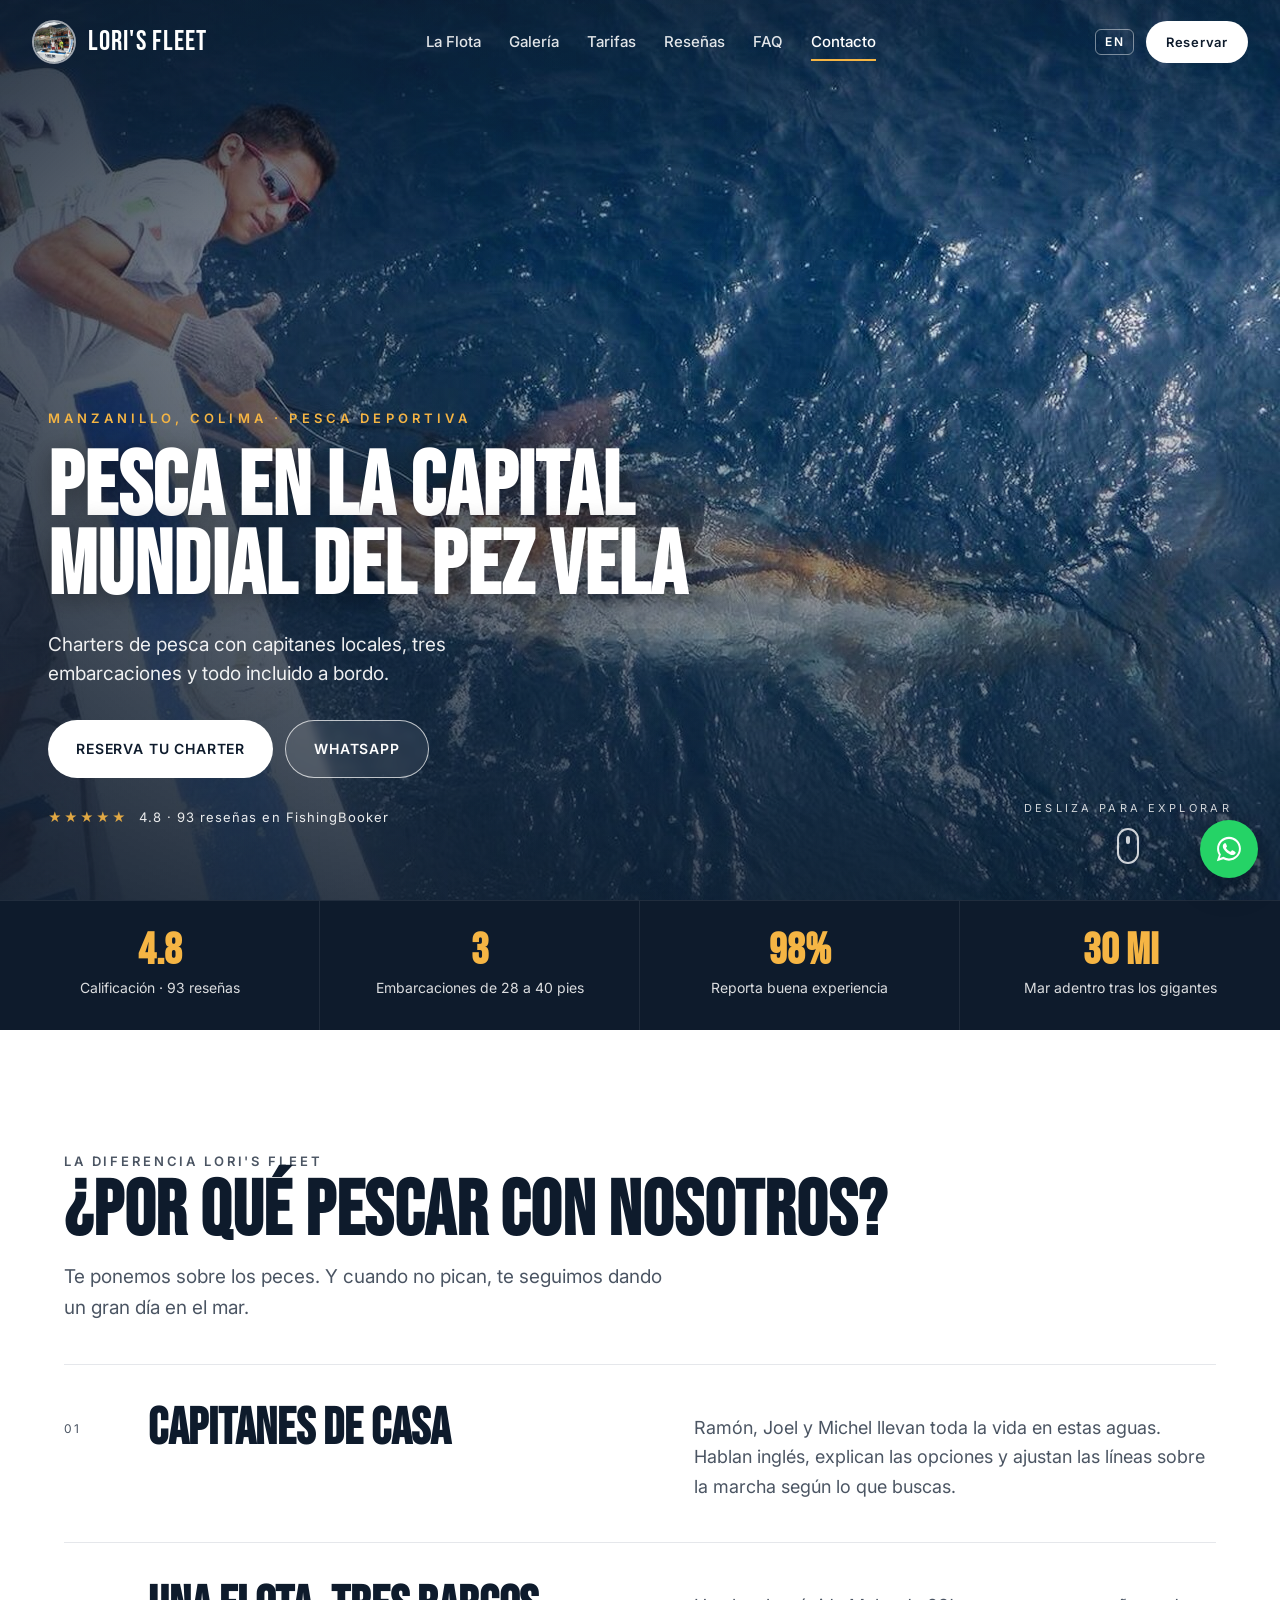
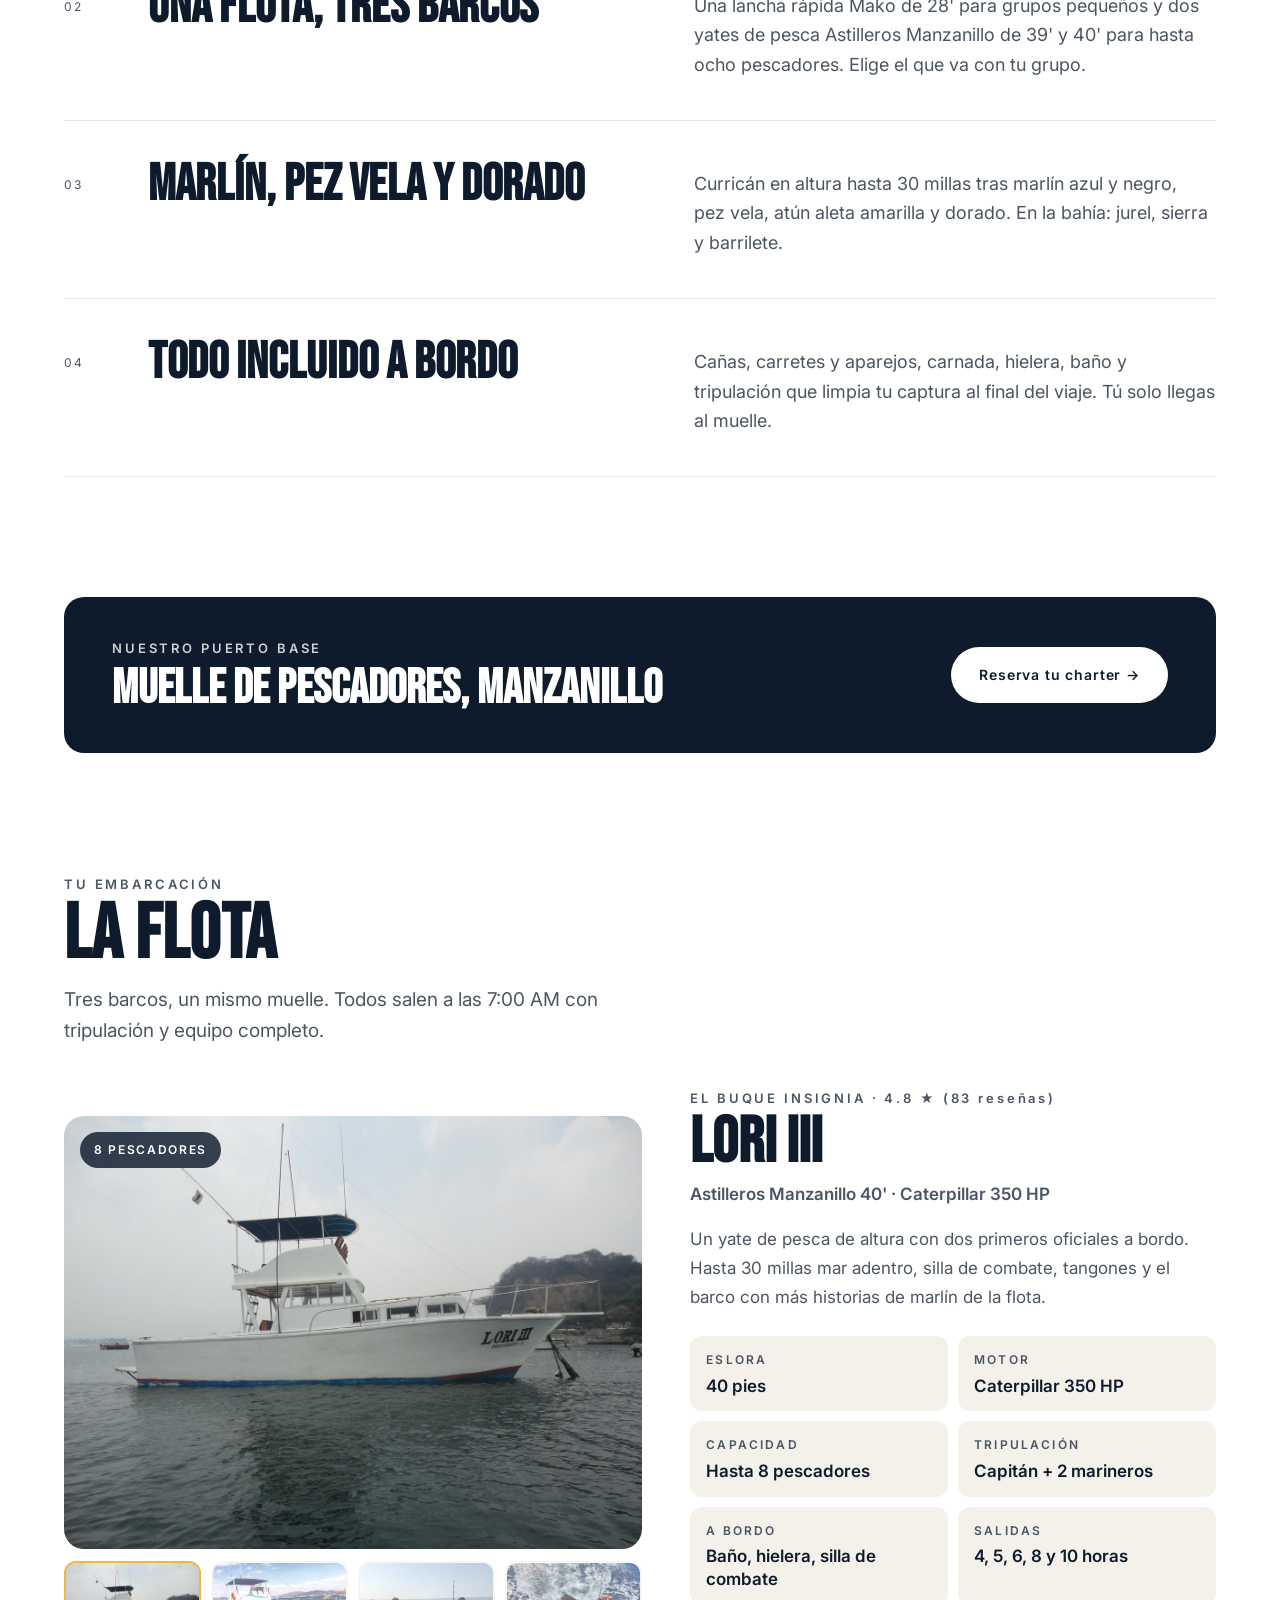
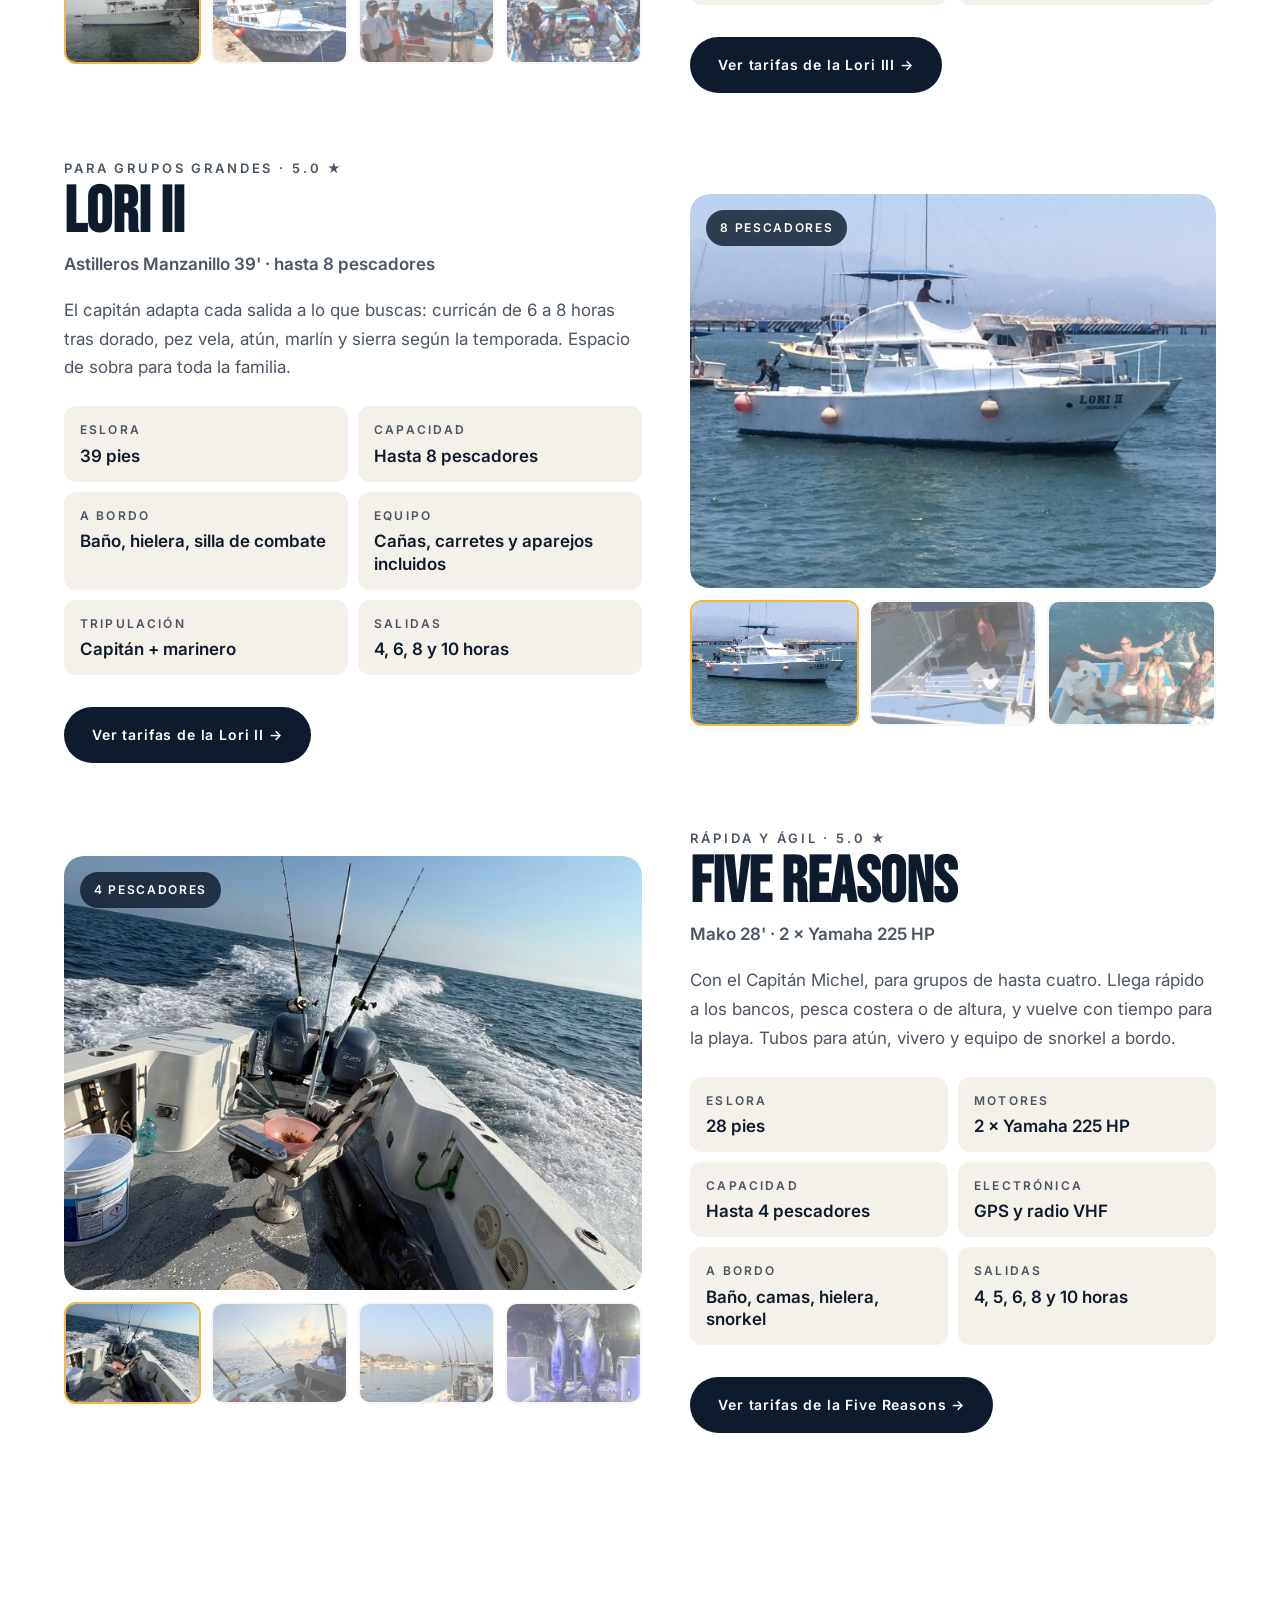
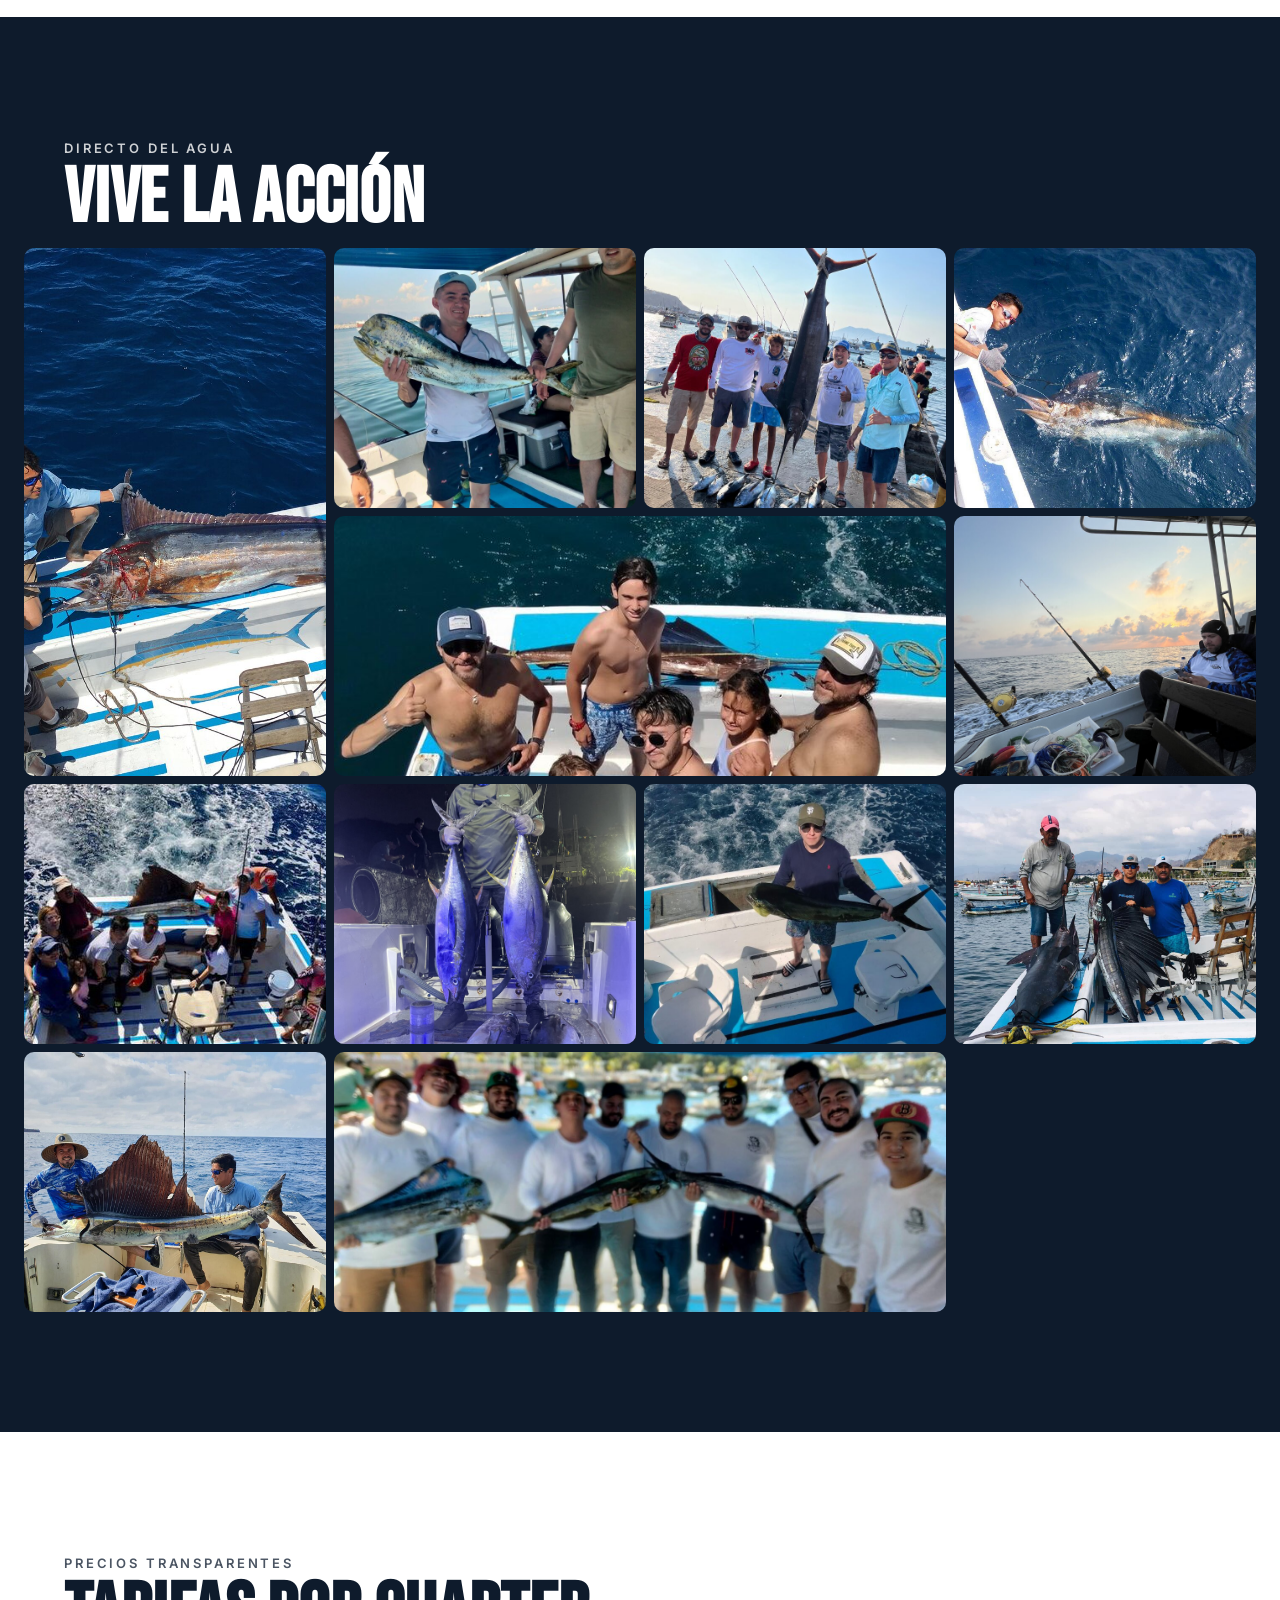
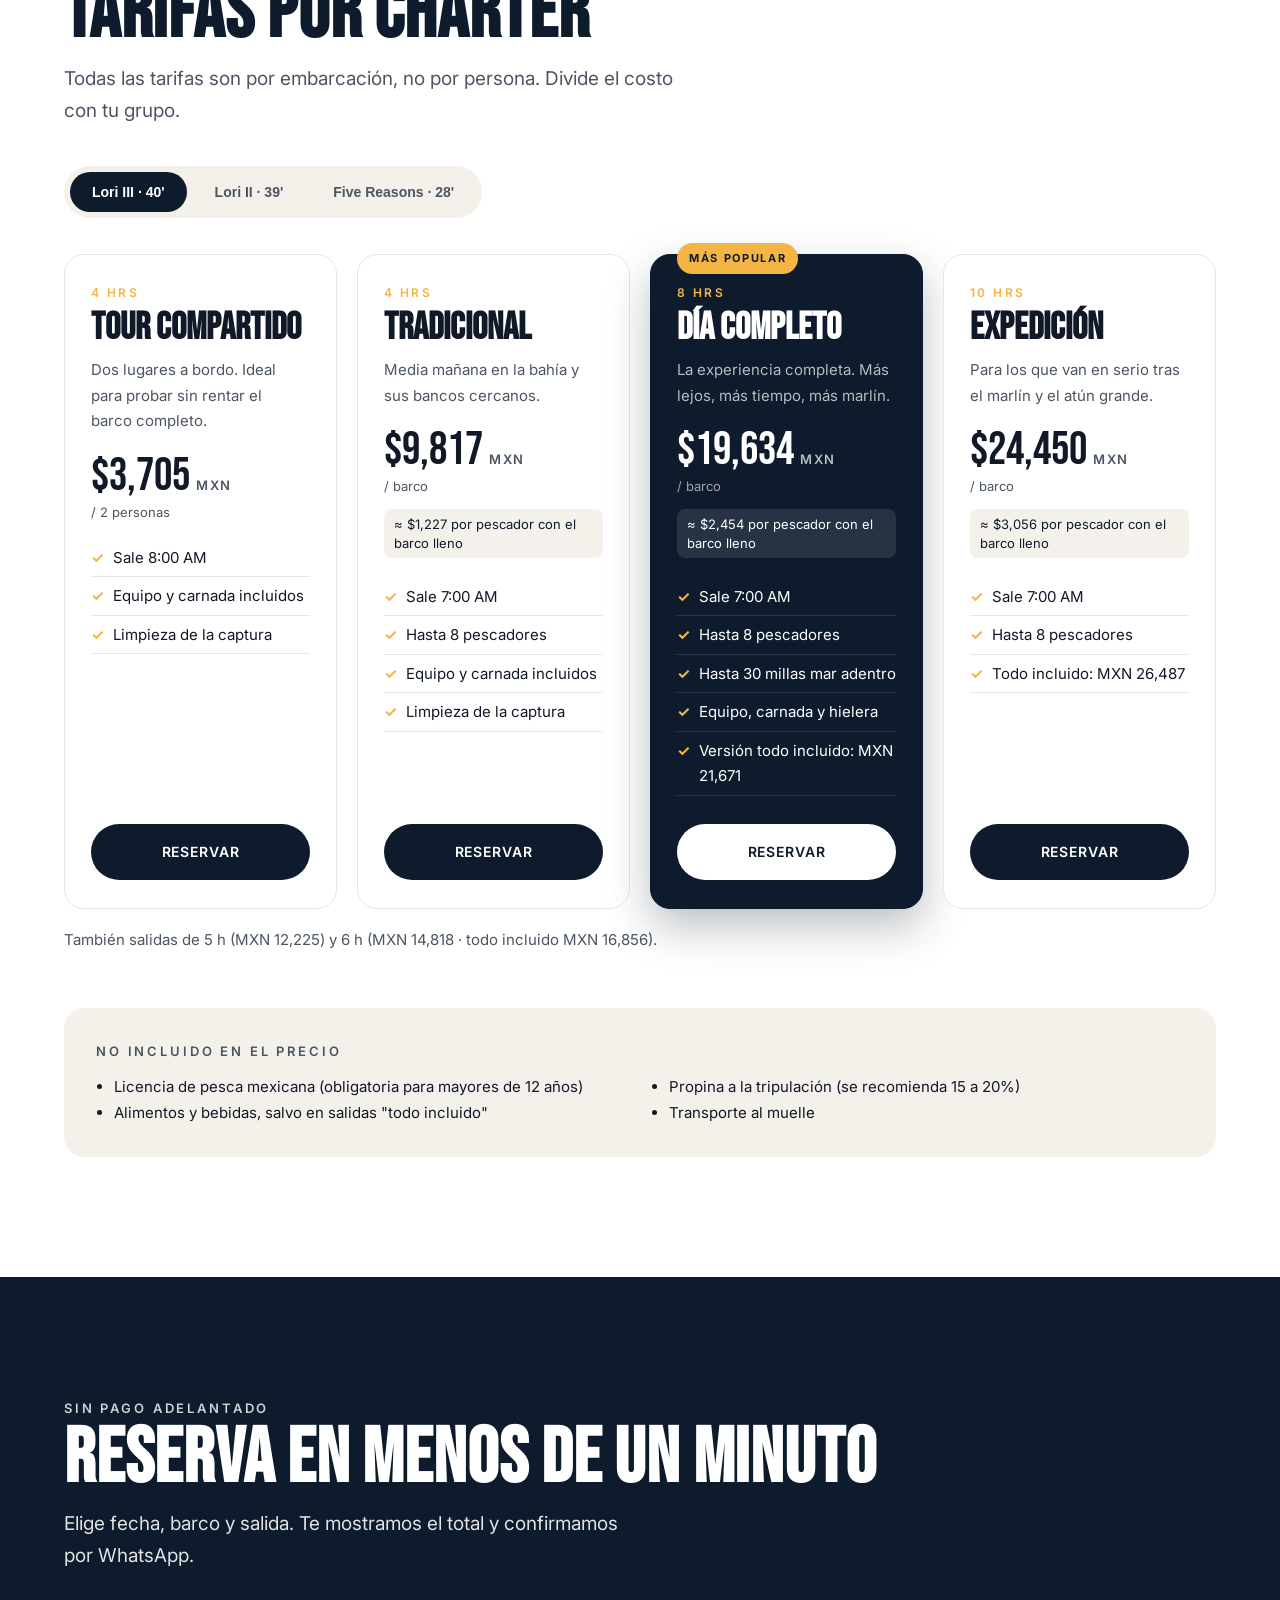
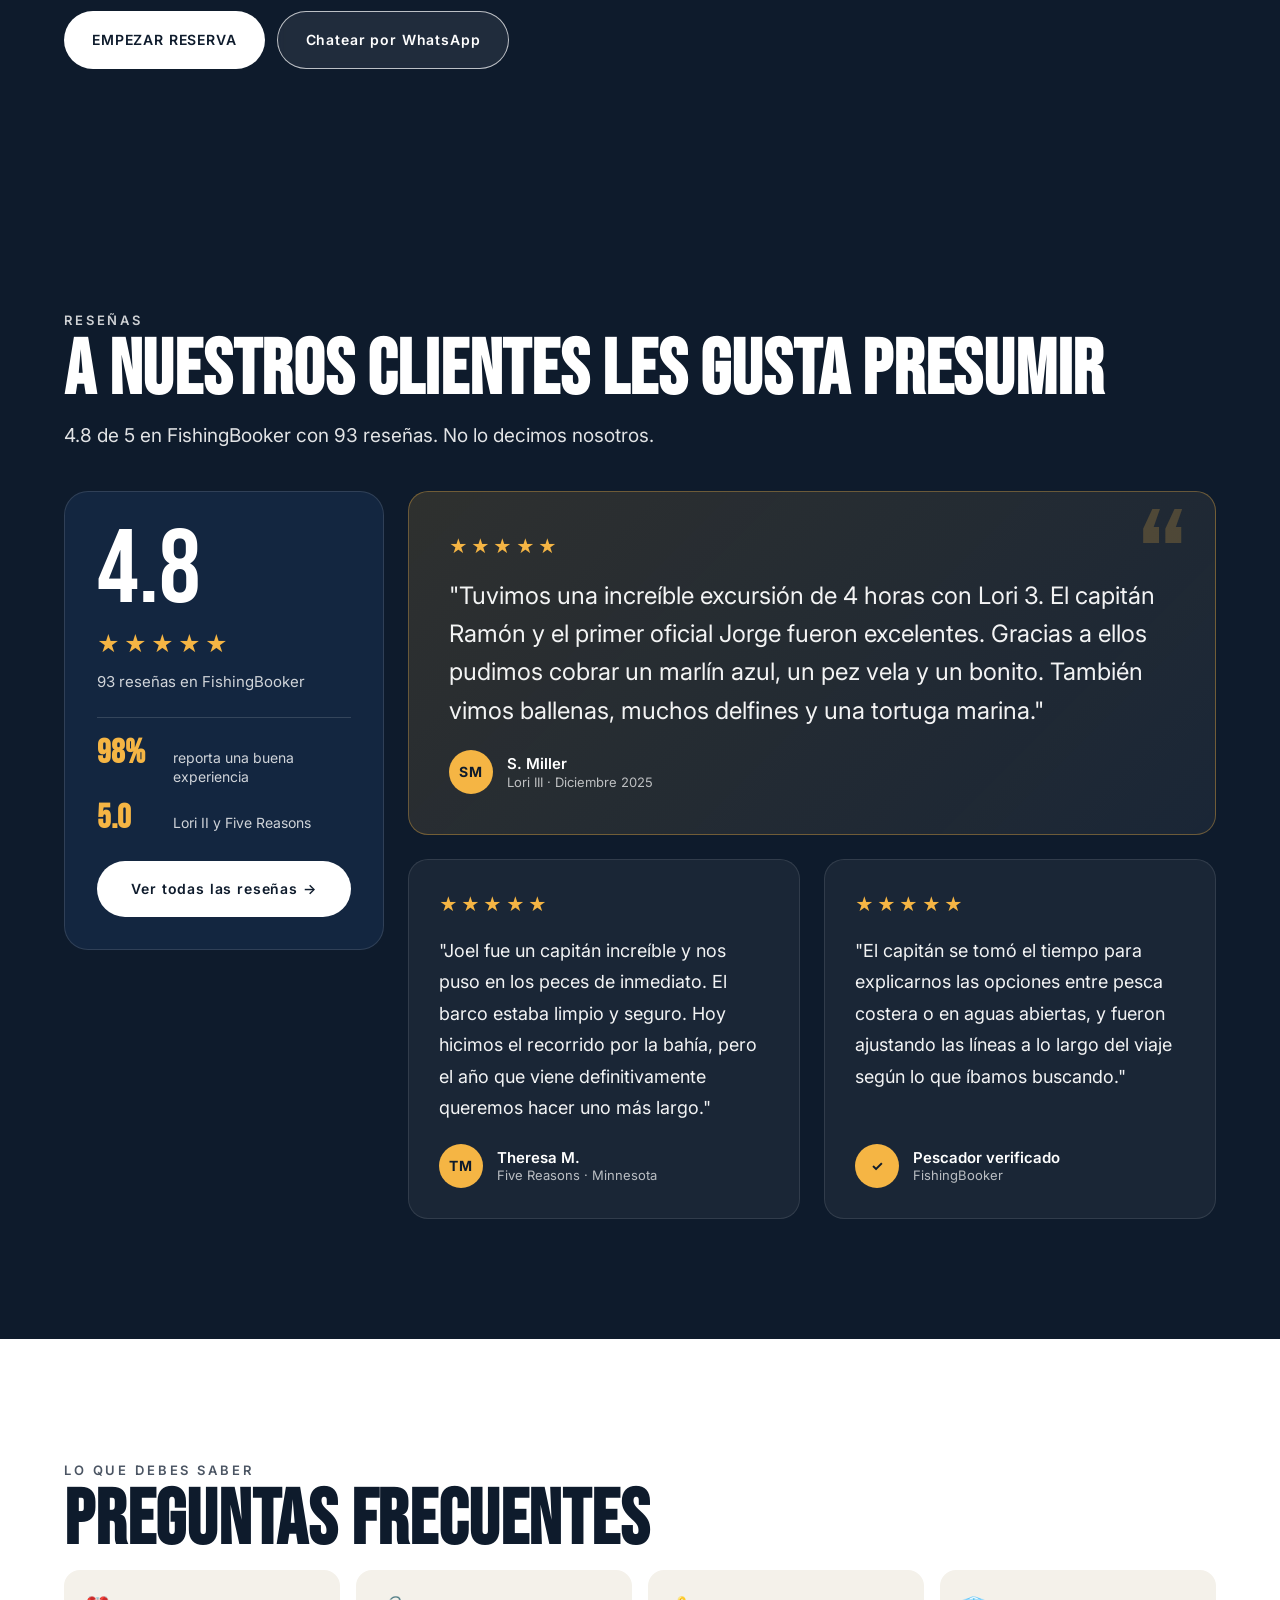
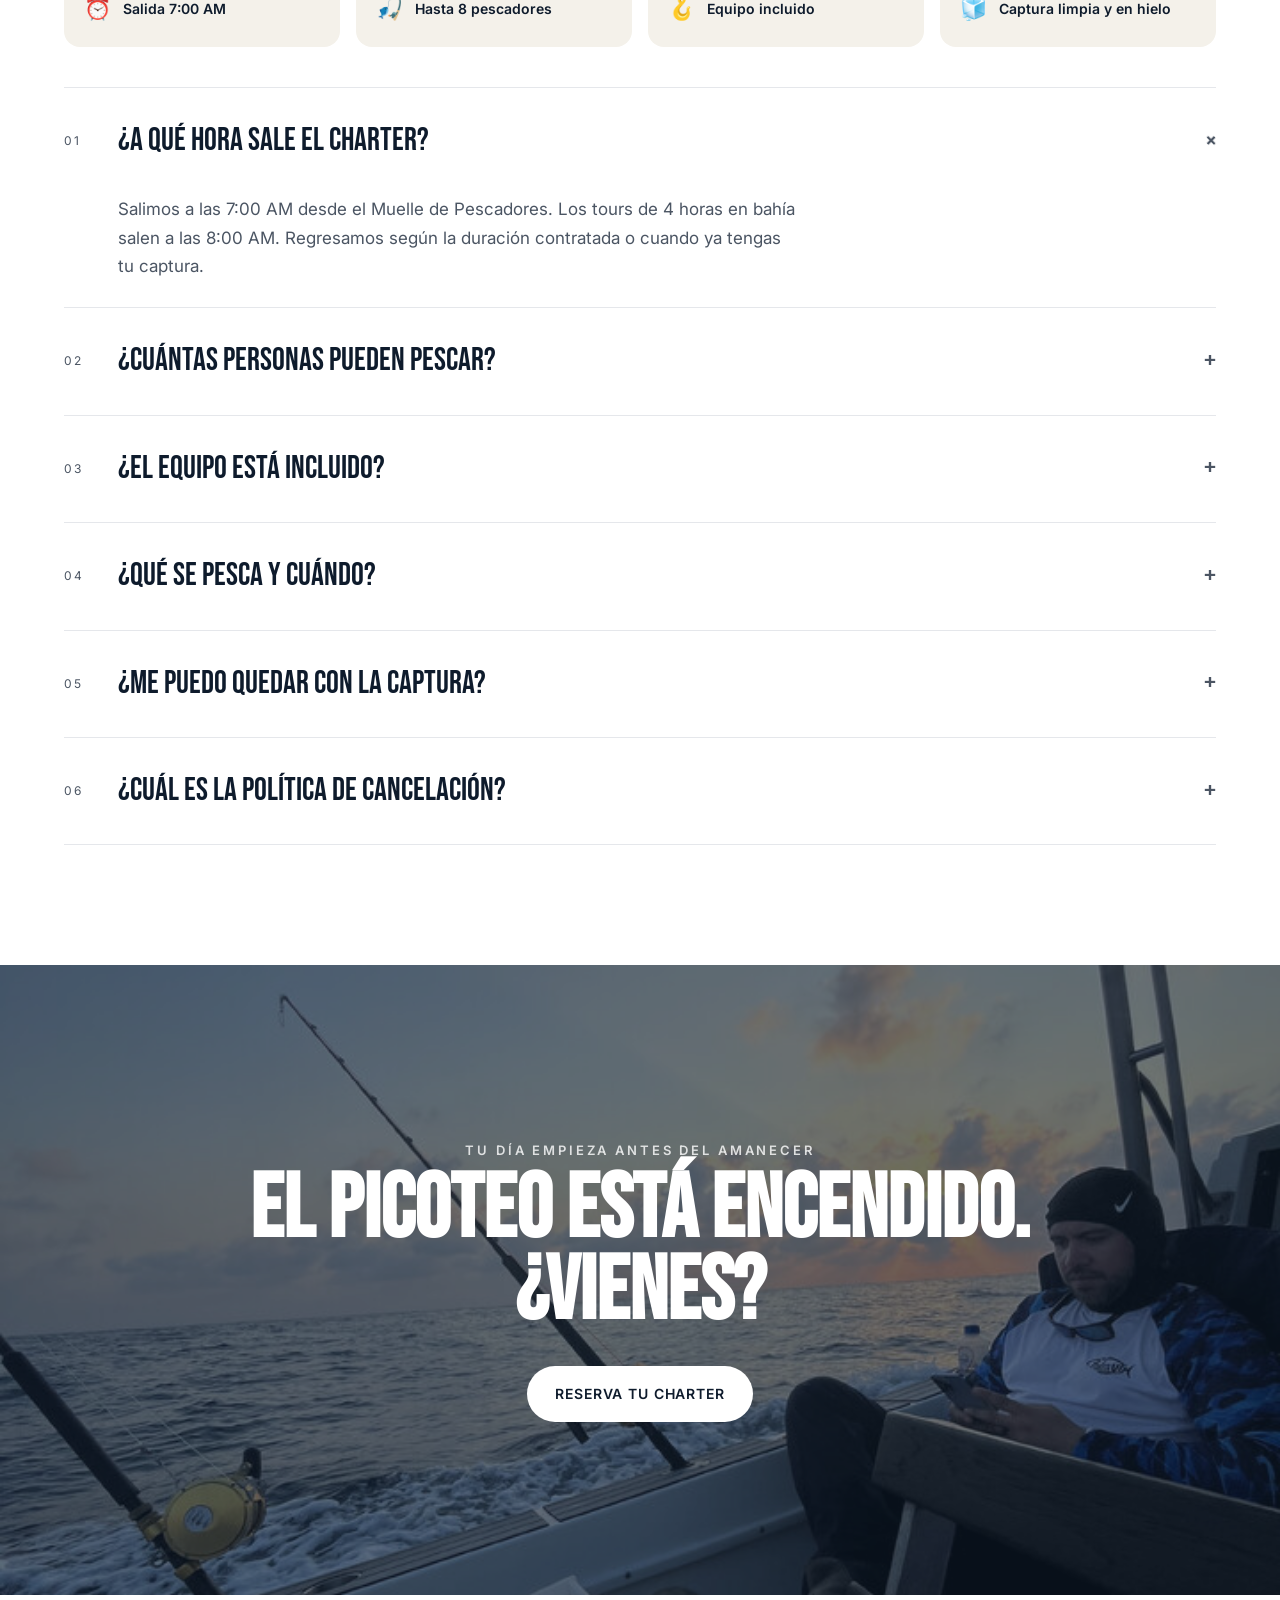
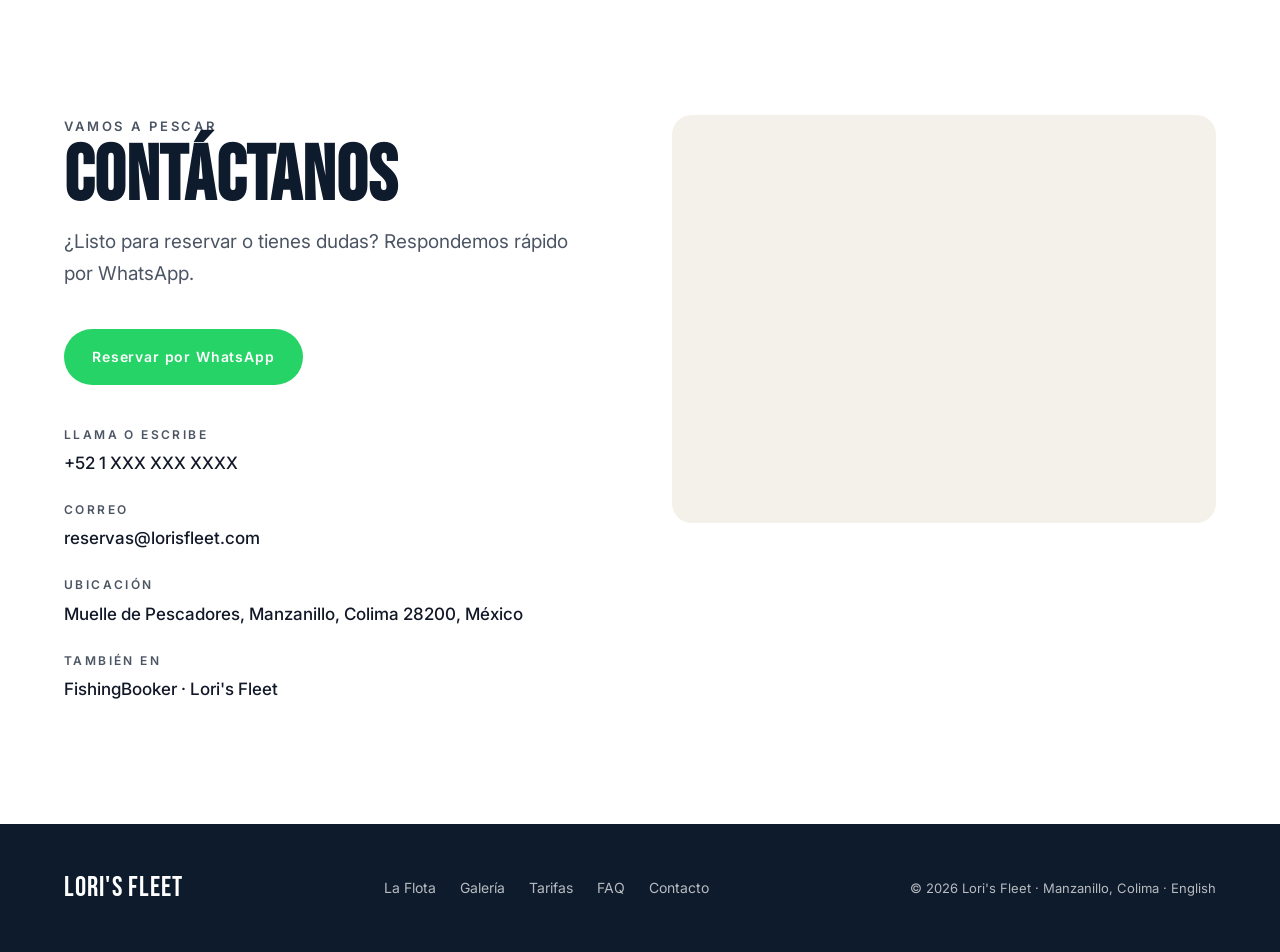
==== commit 2edb904b: "Reseñas rediseñadas y motor de reservas en modal de 3 pasos (estilo CowTunas) Co-Authored-By: Claude" ====
--- a/index.html
+++ b/index.html
@@ -323,35 +323,11 @@
 <section class="section dark" id="reservar">
   <div class="wrap">
     <p class="eyebrow light">SIN PAGO ADELANTADO</p>
-    <h2 class="h2 light">RESERVA TU SALIDA</h2>
-    <p class="lead light">Elige barco, salida y fecha. Te mostramos el total al instante y confirmamos tu reserva por WhatsApp.</p>
-    <div class="book">
-      <form class="book-form" id="bkForm" novalidate>
-        <label>Embarcación<select id="bkBoat" required></select></label>
-        <label>Salida<select id="bkTrip" required></select></label>
-        <div class="book-row">
-          <label>Fecha<input type="date" id="bkDate" required></label>
-          <label>Pescadores<select id="bkGuests" required></select></label>
-        </div>
-        <label>Tu nombre<input type="text" id="bkName" autocomplete="name" placeholder="Nombre completo" required></label>
-        <label>Notas (opcional)<textarea id="bkNotes" rows="3" placeholder="Especie que buscas, niños a bordo, hotel…"></textarea></label>
-        <p class="book-err" id="bkErr" role="alert" hidden></p>
-      </form>
-      <aside class="book-sum" aria-live="polite">
-        <p class="eyebrow">RESUMEN</p>
-        <p class="book-empty" id="bkEmpty">Elige una salida para ver el total.</p>
-        <div id="bkDetail" hidden>
-          <p class="book-name" id="bkBoatName"></p>
-          <p class="book-trip" id="bkTripName"></p>
-          <p class="book-meta" id="bkMeta"></p>
-          <p class="book-total-label">Total estimado</p>
-          <p class="book-total" id="bkTotal"></p>
-          <p class="per" id="bkPer"></p>
-        </div>
-        <button type="submit" form="bkForm" class="btn btn-wa btn-block" id="bkSend">ENVIAR SOLICITUD POR WHATSAPP</button>
-        <a class="book-mail" id="bkMail" href="mailto:reservas@lorisfleet.com">o enviar por correo</a>
-        <p class="book-fine">No se cobra nada ahora. Disponibilidad, pago y licencias se confirman por WhatsApp.</p>
-      </aside>
+    <h2 class="h2 light">RESERVA EN MENOS DE UN MINUTO</h2>
+    <p class="lead light">Elige fecha, barco y salida. Te mostramos el total y confirmamos por WhatsApp.</p>
+    <div class="book-cta">
+      <a href="#reservar" class="btn btn-light" data-book>EMPEZAR RESERVA</a>
+      <a class="btn btn-ghost" href="https://wa.me/521XXXXXXXXXX?text=Hola%2C%20quiero%20reservar%20un%20charter%20con%20Lori%27s%20Fleet" target="_blank" rel="noopener">Chatear por WhatsApp</a>
     </div>
   </div>
 </section>
@@ -362,19 +338,34 @@
     <p class="eyebrow light">RESEÑAS</p>
     <h2 class="h2 light">A NUESTROS CLIENTES LES GUSTA PRESUMIR</h2>
     <p class="lead light">4.8 de 5 en FishingBooker con 93 reseñas. No lo decimos nosotros.</p>
-    <div class="reviews">
-      <blockquote>
-        <p>"Tuvimos una increíble excursión de 4 horas con Lori 3. El capitán Ramón y el primer oficial Jorge fueron excelentes. Gracias a ellos pudimos cobrar un marlín azul, un pez vela y un bonito. También vimos ballenas, muchos delfines y una tortuga marina."</p>
-        <footer>S. MILLER · LORI III, DICIEMBRE 2025</footer>
-      </blockquote>
-      <blockquote>
-        <p>"Joel fue un capitán increíble y nos puso en los peces de inmediato. El barco estaba limpio y seguro. Hoy hicimos el recorrido por la bahía, pero el año que viene definitivamente queremos hacer uno más largo."</p>
-        <footer>THERESA M. · FIVE REASONS, MINNESOTA</footer>
-      </blockquote>
-      <blockquote>
-        <p>"El capitán se tomó el tiempo para explicarnos las opciones entre pesca costera o en aguas abiertas, y fueron ajustando las líneas a lo largo del viaje según lo que íbamos buscando."</p>
-        <footer>PESCADOR VERIFICADO · FISHINGBOOKER</footer>
-      </blockquote>
+    <div class="rv">
+      <aside class="rv-score">
+        <p class="rv-big">4.8</p>
+        <div class="rv-stars" aria-hidden="true">★★★★★</div>
+        <p class="rv-count">93 reseñas en FishingBooker</p>
+        <ul class="rv-facts">
+          <li><strong>98%</strong><span>reporta una buena experiencia</span></li>
+          <li><strong>5.0</strong><span>Lori II y Five Reasons</span></li>
+        </ul>
+        <a class="btn btn-light btn-block" href="https://fishingbooker.com/es/profile/view/292811" target="_blank" rel="noopener">Ver todas las reseñas →</a>
+      </aside>
+      <div class="rv-list">
+        <blockquote class="featured">
+          <div class="rv-stars" aria-label="5/5">★★★★★</div>
+          <p>"Tuvimos una increíble excursión de 4 horas con Lori 3. El capitán Ramón y el primer oficial Jorge fueron excelentes. Gracias a ellos pudimos cobrar un marlín azul, un pez vela y un bonito. También vimos ballenas, muchos delfines y una tortuga marina."</p>
+          <footer><span class="rv-av">SM</span><span class="rv-who"><b>S. Miller</b><small>Lori III · Diciembre 2025</small></span></footer>
+        </blockquote>
+        <blockquote>
+          <div class="rv-stars" aria-label="5/5">★★★★★</div>
+          <p>"Joel fue un capitán increíble y nos puso en los peces de inmediato. El barco estaba limpio y seguro. Hoy hicimos el recorrido por la bahía, pero el año que viene definitivamente queremos hacer uno más largo."</p>
+          <footer><span class="rv-av">TM</span><span class="rv-who"><b>Theresa M.</b><small>Five Reasons · Minnesota</small></span></footer>
+        </blockquote>
+        <blockquote>
+          <div class="rv-stars" aria-label="5/5">★★★★★</div>
+          <p>"El capitán se tomó el tiempo para explicarnos las opciones entre pesca costera o en aguas abiertas, y fueron ajustando las líneas a lo largo del viaje según lo que íbamos buscando."</p>
+          <footer><span class="rv-av">✓</span><span class="rv-who"><b>Pescador verificado</b><small>FishingBooker</small></span></footer>
+        </blockquote>
+      </div>
     </div>
   </div>
 </section>
--- a/styles.css
+++ b/styles.css
@@ -289,26 +289,96 @@
 .card:not(:has(.per)) .price{margin-bottom:20px}
 @media (prefers-reduced-motion:reduce){.panel.active{animation:none}}
 
-/* motor de reservas */
-.book{display:grid;grid-template-columns:1.2fr 1fr;gap:32px;align-items:start}
-.book-form{display:grid;gap:18px}
-.book-form label{display:grid;gap:8px;font-size:13px;font-weight:600;letter-spacing:.12em;text-transform:uppercase;color:rgba(255,255,255,.85)}
-.book-row{display:grid;grid-template-columns:1.4fr 1fr;gap:18px}
-.book-form select,.book-form input,.book-form textarea{font:inherit;font-size:16px;letter-spacing:0;text-transform:none;font-weight:500;color:var(--ink);background:#fff;border:2px solid transparent;border-radius:12px;padding:14px 16px;width:100%;min-height:52px}
-.book-form textarea{resize:vertical}
-.book-form select:disabled{opacity:.55}
-.book-form :is(select,input,textarea):focus{outline:none;border-color:var(--accent)}
-.book-err{margin:0;padding:12px 16px;border-radius:10px;background:rgba(220,38,38,.16);color:#fecaca;font-weight:500}
-.book-sum{position:sticky;top:96px;background:#fff;color:var(--ink);border-radius:20px;padding:28px}
-.book-empty{color:var(--muted);margin:12px 0 24px}
-.book-name{font-family:var(--display);font-size:40px;line-height:1;margin:10px 0 2px;color:var(--navy)}
-.book-trip{font-weight:600;margin:0}
-.book-meta{color:var(--muted);margin:4px 0 20px;text-transform:capitalize}
-.book-total-label{font-size:12px;letter-spacing:.2em;font-weight:600;color:var(--muted);margin:0}
-.book-total{font-family:var(--display);font-size:54px;line-height:1;margin:2px 0 0;color:var(--navy)}
-.book-sum .per{margin:10px 0 22px;display:inline-block}
-.book-sum .btn-wa{margin-top:6px}
-.book-mail{display:block;text-align:center;margin:14px 0 0;font-size:14px;color:var(--muted);text-decoration:underline}
-.book-fine{font-size:13px;color:var(--muted);margin:14px 0 0;line-height:1.5}
-@media (max-width:900px){.book{grid-template-columns:1fr}.book-sum{position:static}}
-@media (max-width:480px){.book-row{grid-template-columns:1fr}}
+/* reseñas */
+.rv{display:grid;grid-template-columns:320px 1fr;gap:24px;align-items:start}
+.rv-score{position:sticky;top:96px;background:var(--navy-2);border:1px solid rgba(255,255,255,.12);border-radius:24px;padding:32px}
+.rv-big{font-family:var(--display);font-size:104px;line-height:.9;margin:0;color:#fff}
+.rv-stars{color:var(--accent);letter-spacing:.18em;font-size:18px;margin:0 0 14px}
+.rv-score .rv-stars{font-size:22px;margin:8px 0 6px}
+.rv-count{margin:0 0 22px;color:rgba(255,255,255,.8);font-size:15px}
+.rv-facts{list-style:none;margin:0 0 26px;padding:18px 0 0;border-top:1px solid rgba(255,255,255,.14);display:grid;gap:14px}
+.rv-facts li{display:flex;align-items:baseline;gap:12px}
+.rv-facts strong{font-family:var(--display);font-size:34px;line-height:1;color:var(--accent);min-width:64px}
+.rv-facts span{font-size:14px;color:rgba(255,255,255,.8);line-height:1.4}
+.rv-list{display:grid;grid-template-columns:1fr 1fr;gap:24px}
+.rv-list blockquote{position:relative;padding:30px}
+.rv-list blockquote.featured{grid-column:1/-1;background:linear-gradient(135deg,rgba(245,181,68,.14),rgba(255,255,255,.05));border-color:rgba(245,181,68,.35);padding:40px}
+.rv-list blockquote.featured p{font-size:clamp(19px,2vw,24px);line-height:1.6}
+.rv-list blockquote.featured::before{content:"\201C";position:absolute;right:28px;top:2px;font-family:var(--display);font-size:150px;line-height:1;color:rgba(245,181,68,.22);pointer-events:none}
+.rv-list blockquote footer{display:flex;align-items:center;gap:14px;letter-spacing:0;color:#fff;font-weight:400}
+.rv-av{flex:none;width:44px;height:44px;border-radius:50%;background:var(--accent);color:var(--navy);display:grid;place-items:center;font-weight:700;font-size:14px;letter-spacing:.04em}
+.rv-who{display:grid;line-height:1.3}
+.rv-who b{font-size:15px;font-weight:600}
+.rv-who small{font-size:13px;color:rgba(255,255,255,.7)}
+@media (max-width:1024px){.rv{grid-template-columns:1fr}.rv-score{position:static}}
+@media (max-width:768px){.rv-list{grid-template-columns:1fr}.rv-list blockquote.featured{padding:28px}.rv-big{font-size:84px}}
+
+/* motor de reservas (modal) */
+.book-cta{display:flex;gap:12px;flex-wrap:wrap;margin-top:8px}
+.bk-ov{position:fixed;inset:0;z-index:100;background:rgba(7,14,24,.72);backdrop-filter:blur(4px);display:flex;align-items:center;justify-content:center;padding:16px;opacity:0;transition:opacity .2s}
+.bk-ov.open{opacity:1}
+.bk-ov[hidden]{display:none}
+.bk{width:100%;max-width:520px;max-height:calc(100svh - 32px);overflow:auto;background:#fff;border-radius:28px;color:var(--ink);transform:translateY(14px) scale(.98);transition:transform .25s}
+.bk-ov.open .bk{transform:none}
+.bk-head{position:relative;background:var(--navy-2);color:#fff;padding:30px 32px 26px}
+.bk-x{position:absolute;right:20px;top:20px;width:42px;height:42px;border-radius:50%;border:0;background:rgba(255,255,255,.12);color:#fff;font-size:26px;line-height:1;cursor:pointer}
+.bk-x:hover{background:rgba(255,255,255,.22)}
+.bk-eyebrow{margin:0 0 6px;font-size:13px;font-weight:600;letter-spacing:.2em;color:var(--accent)}
+.bk-title{font-family:var(--display);font-size:44px;line-height:1;margin:0 0 20px;font-weight:400}
+.bk-steps{list-style:none;margin:0;padding:0;display:flex;align-items:center}
+.bk-steps li{width:36px;height:36px;border-radius:50%;background:rgba(255,255,255,.12);color:rgba(255,255,255,.6);display:grid;place-items:center;font-size:14px;font-weight:700;flex:none}
+.bk-steps li+li{margin-left:44px;position:relative}
+.bk-steps li+li::before{content:"";position:absolute;right:100%;top:50%;width:44px;height:1px;background:rgba(255,255,255,.25)}
+.bk-steps li.on{background:var(--accent);color:var(--navy)}
+.bk-steps li.done{background:rgba(255,255,255,.3);color:#fff}
+.bk-body{padding:26px 32px 32px}
+.bk-l{display:block;margin:20px 0 10px;font-size:13px;font-weight:600;letter-spacing:.14em;text-transform:uppercase;color:var(--muted)}
+.bk-body>.bk-l:first-child{margin-top:0}
+.bk-cal{margin-bottom:22px}
+.bk-month{display:flex;align-items:center;justify-content:space-between;margin-bottom:12px}
+.bk-month strong{font-size:18px}
+.bk-nav{width:40px;height:40px;border:0;background:transparent;border-radius:50%;font-size:26px;cursor:pointer;color:var(--navy)}
+.bk-nav:hover:not(:disabled){background:var(--sand)}
+.bk-nav:disabled{opacity:.25;cursor:default}
+.bk-wd,.bk-days{display:grid;grid-template-columns:repeat(7,1fr);text-align:center}
+.bk-wd span{font-size:13px;font-weight:600;color:#9ca3af;padding:8px 0}
+.bk-days{row-gap:4px}
+.bk-day{aspect-ratio:1;max-height:52px;border:0;background:transparent;border-radius:12px;font:inherit;font-size:16px;font-weight:500;color:var(--navy);cursor:pointer;transition:background .15s}
+.bk-day:hover:not(:disabled){background:var(--sand)}
+.bk-day:disabled{color:#d1d5db;cursor:default}
+.bk-day.sel{background:var(--navy);color:#fff}
+.bk-go{display:flex;align-items:center;justify-content:center;width:100%;min-height:56px;border:0;border-radius:14px;background:var(--navy);color:#fff;font:inherit;font-size:15px;font-weight:700;letter-spacing:.08em;cursor:pointer;transition:background .15s,transform .15s}
+.bk-go:hover:not(:disabled){transform:translateY(-1px)}
+.bk-go:disabled{background:#cbd2dc;cursor:default}
+.bk-go.wa{background:var(--wa);margin-top:18px}
+.bk-opts{display:grid;grid-template-columns:1fr 1fr;gap:10px}
+.bk-opts.c3{grid-template-columns:repeat(3,1fr)}
+.bk-opt{display:grid;gap:2px;text-align:left;padding:14px 16px;border:2px solid var(--line);border-radius:14px;background:#fff;font:inherit;color:var(--muted);cursor:pointer;transition:border-color .15s,background .15s}
+.bk-opt b{font-size:16px;color:var(--navy)}
+.bk-opt small{font-size:13px}
+.bk-opt:hover{border-color:#cbd2dc}
+.bk-opt.sel{border-color:var(--accent);background:#fffaf0}
+.bk-opt.sel small{color:var(--ink)}
+.bk-n{display:grid;grid-template-columns:repeat(auto-fit,minmax(52px,1fr));gap:10px}
+.bk-n .bk-opt{text-align:center;font-size:18px;font-weight:700;padding:14px 0;color:var(--navy)}
+.bk-hint{margin:8px 0 0;font-size:13px;color:var(--muted)}
+.bk-in{width:100%;font:inherit;font-size:16px;padding:14px 16px;border:2px solid var(--line);border-radius:12px;color:var(--ink);background:#fff;resize:vertical}
+.bk-in:focus{outline:none;border-color:var(--accent)}
+.bk-foot{display:grid;grid-template-columns:auto 1fr;gap:12px;margin-top:24px}
+.bk-back{min-height:56px;padding:0 22px;border:2px solid var(--line);border-radius:14px;background:#fff;font:inherit;font-weight:600;color:var(--muted);cursor:pointer}
+.bk-back:hover{border-color:#cbd2dc;color:var(--navy)}
+.bk-back.wide{width:100%;margin-top:12px}
+.bk-sum{margin:22px 0 0;padding:16px 18px;border-radius:14px;background:var(--sand);display:grid;gap:8px}
+.bk-sum div{display:flex;justify-content:space-between;gap:16px;font-size:15px}
+.bk-sum span{color:var(--muted)}
+.bk-sum b{text-align:right;color:var(--navy)}
+.bk-total{display:flex;align-items:baseline;justify-content:space-between;margin:14px 2px 0}
+.bk-total span{font-size:13px;font-weight:600;letter-spacing:.14em;text-transform:uppercase;color:var(--muted)}
+.bk-total b{font-family:var(--display);font-size:38px;font-weight:400;color:var(--navy)}
+.bk-done{text-align:center}
+.bk-ok{width:64px;height:64px;margin:0 auto 14px;border-radius:50%;background:var(--wa);color:#fff;display:grid;place-items:center;font-size:32px}
+.bk-done h3{font-family:var(--display);font-size:38px;line-height:1;margin:0 0 8px;font-weight:400;color:var(--navy)}
+.bk-done p{margin:0;color:var(--muted);font-size:15px}
+.bk-alt{display:block;text-align:center;margin-top:14px;font-size:14px;color:var(--muted);text-decoration:underline;cursor:pointer}
+@media (max-width:520px){.bk-head{padding:26px 22px 22px}.bk-body{padding:22px 20px 26px}.bk-title{font-size:38px}.bk-opts.c3{grid-template-columns:1fr}.bk{border-radius:22px}}
+@media (prefers-reduced-motion:reduce){.bk,.bk-ov{transition:none}}
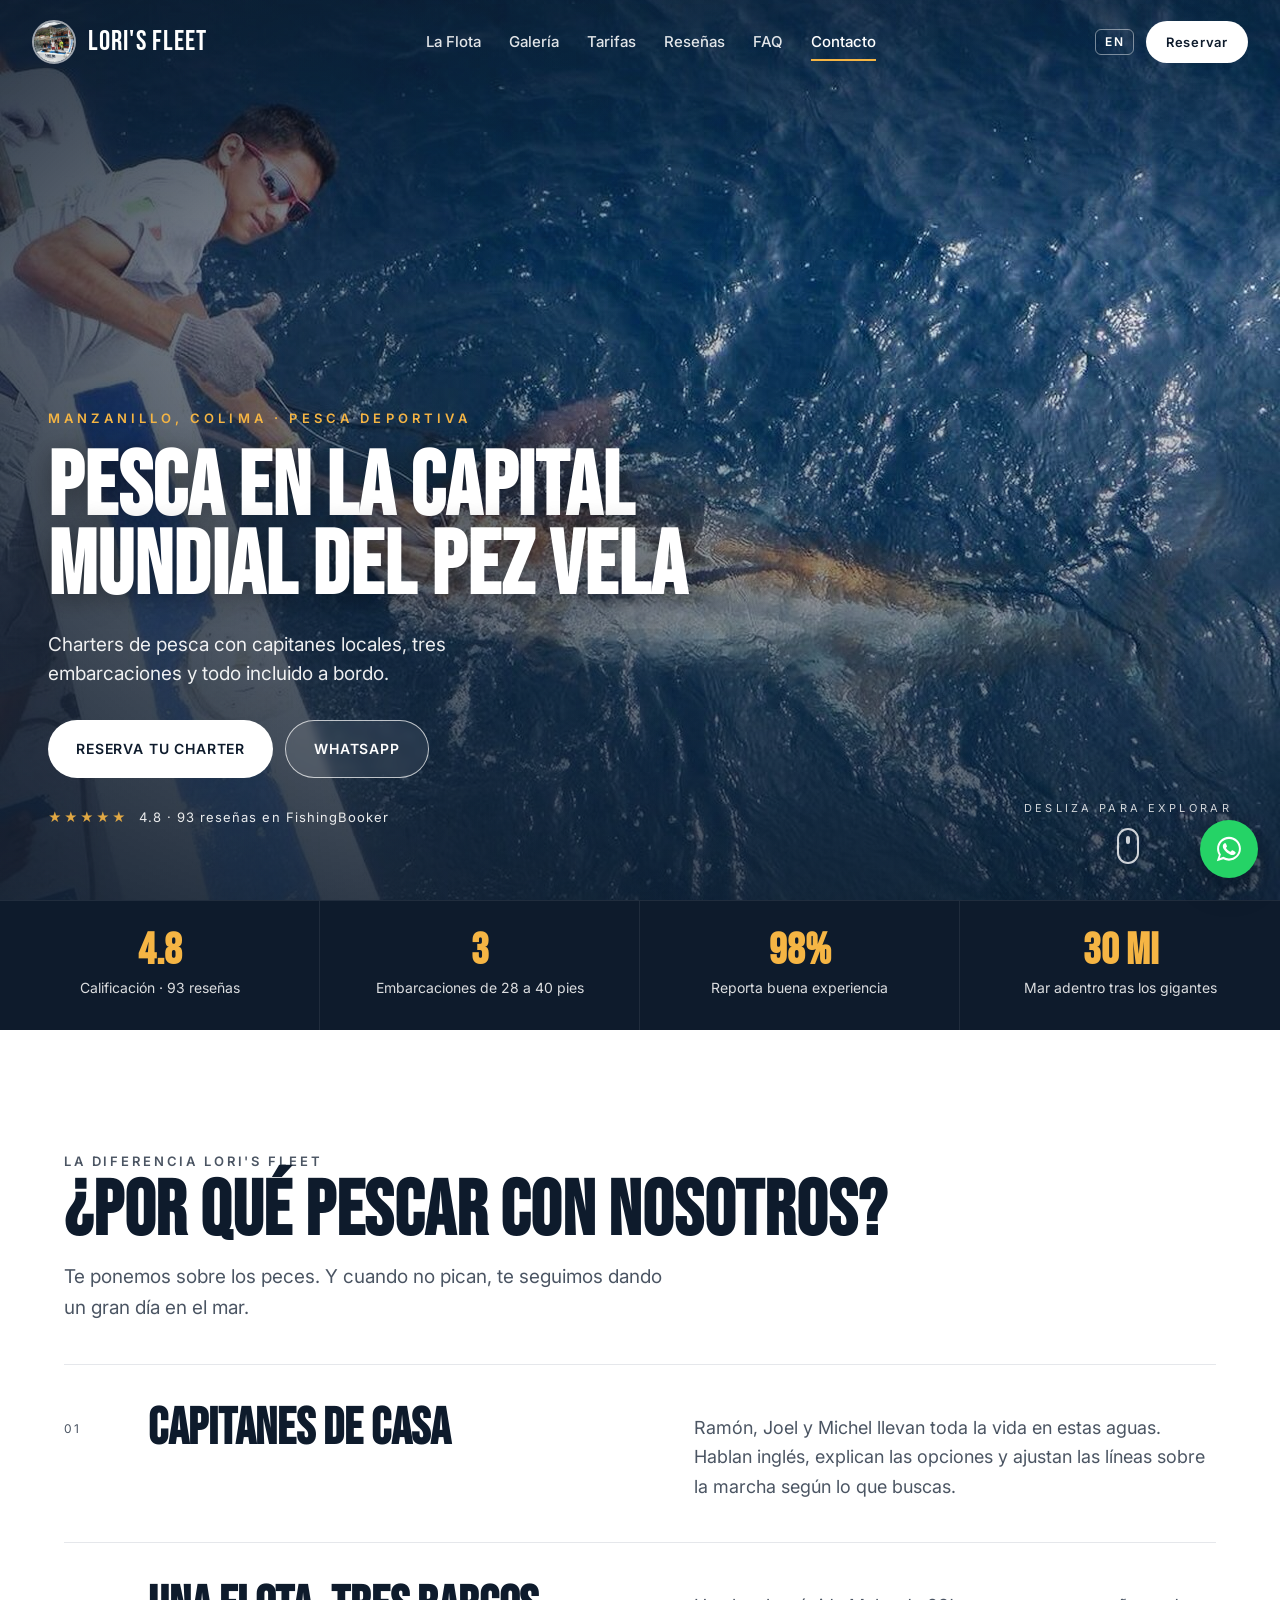
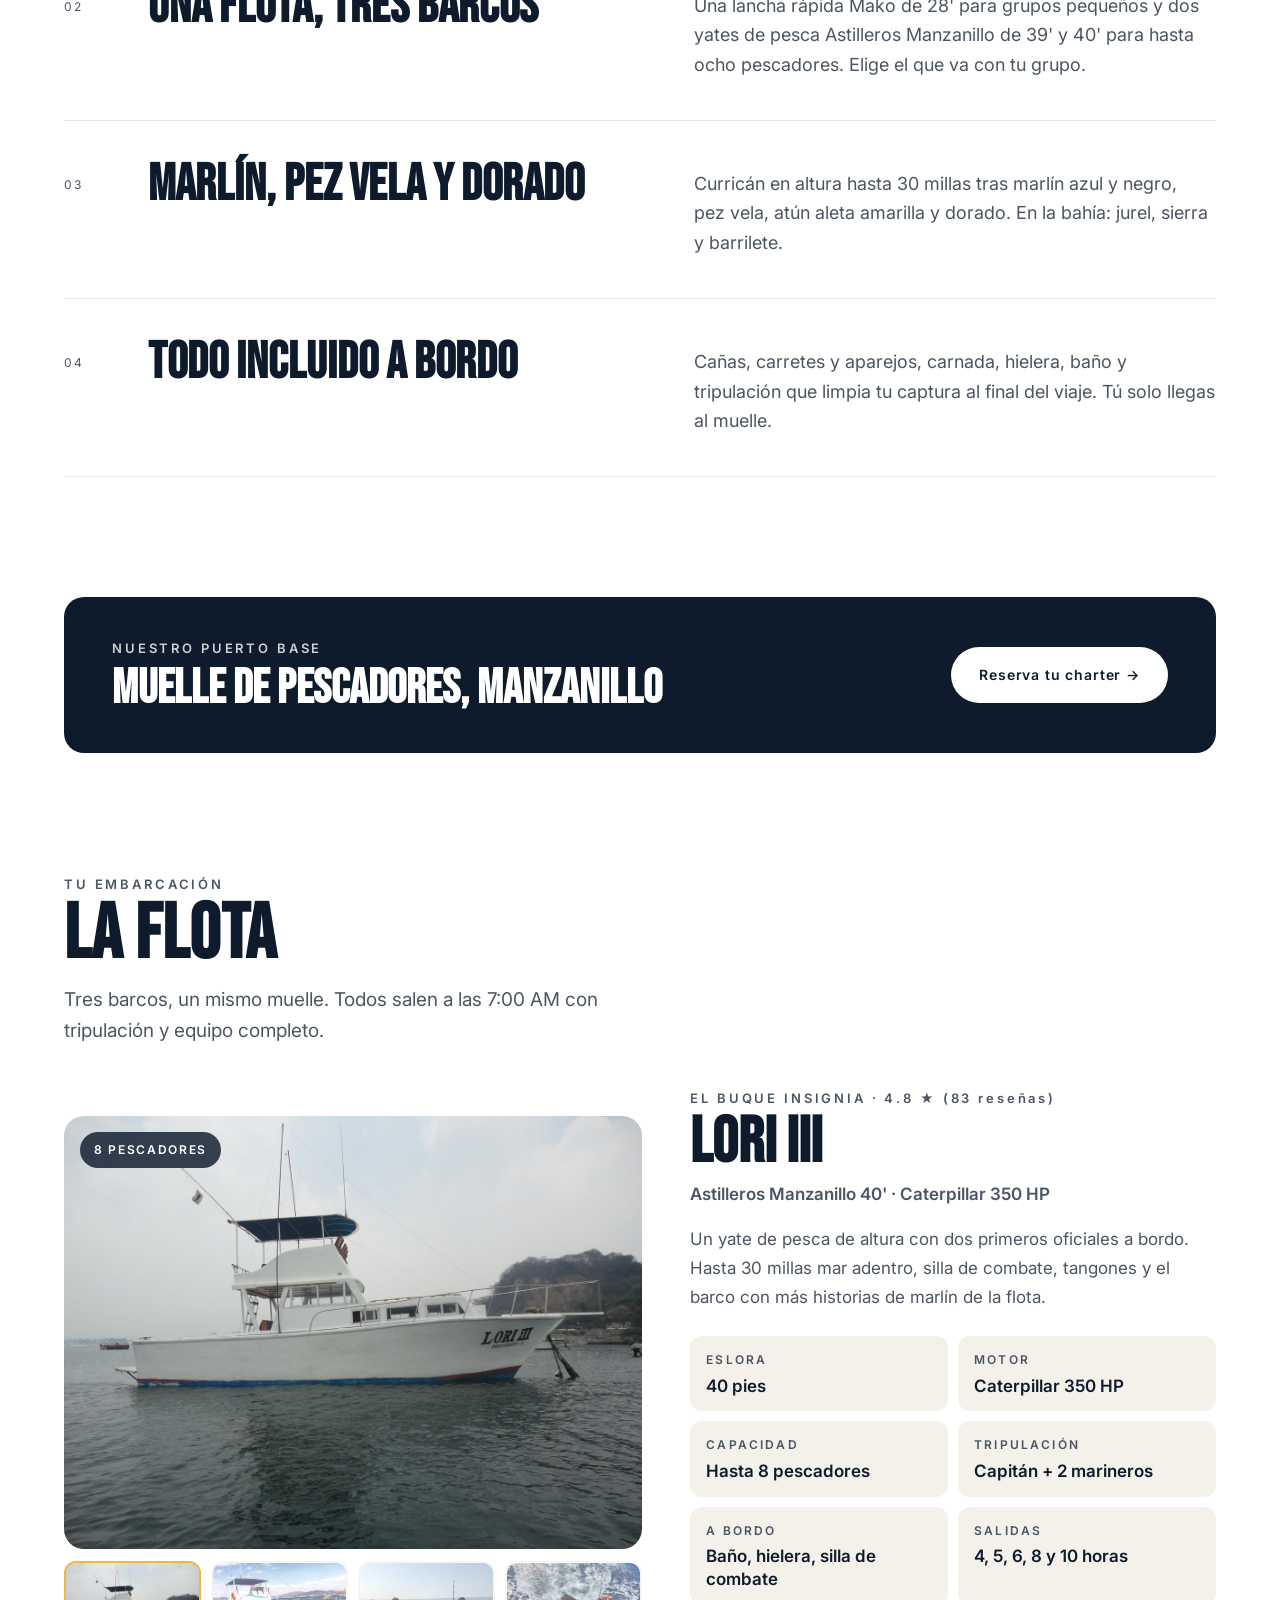
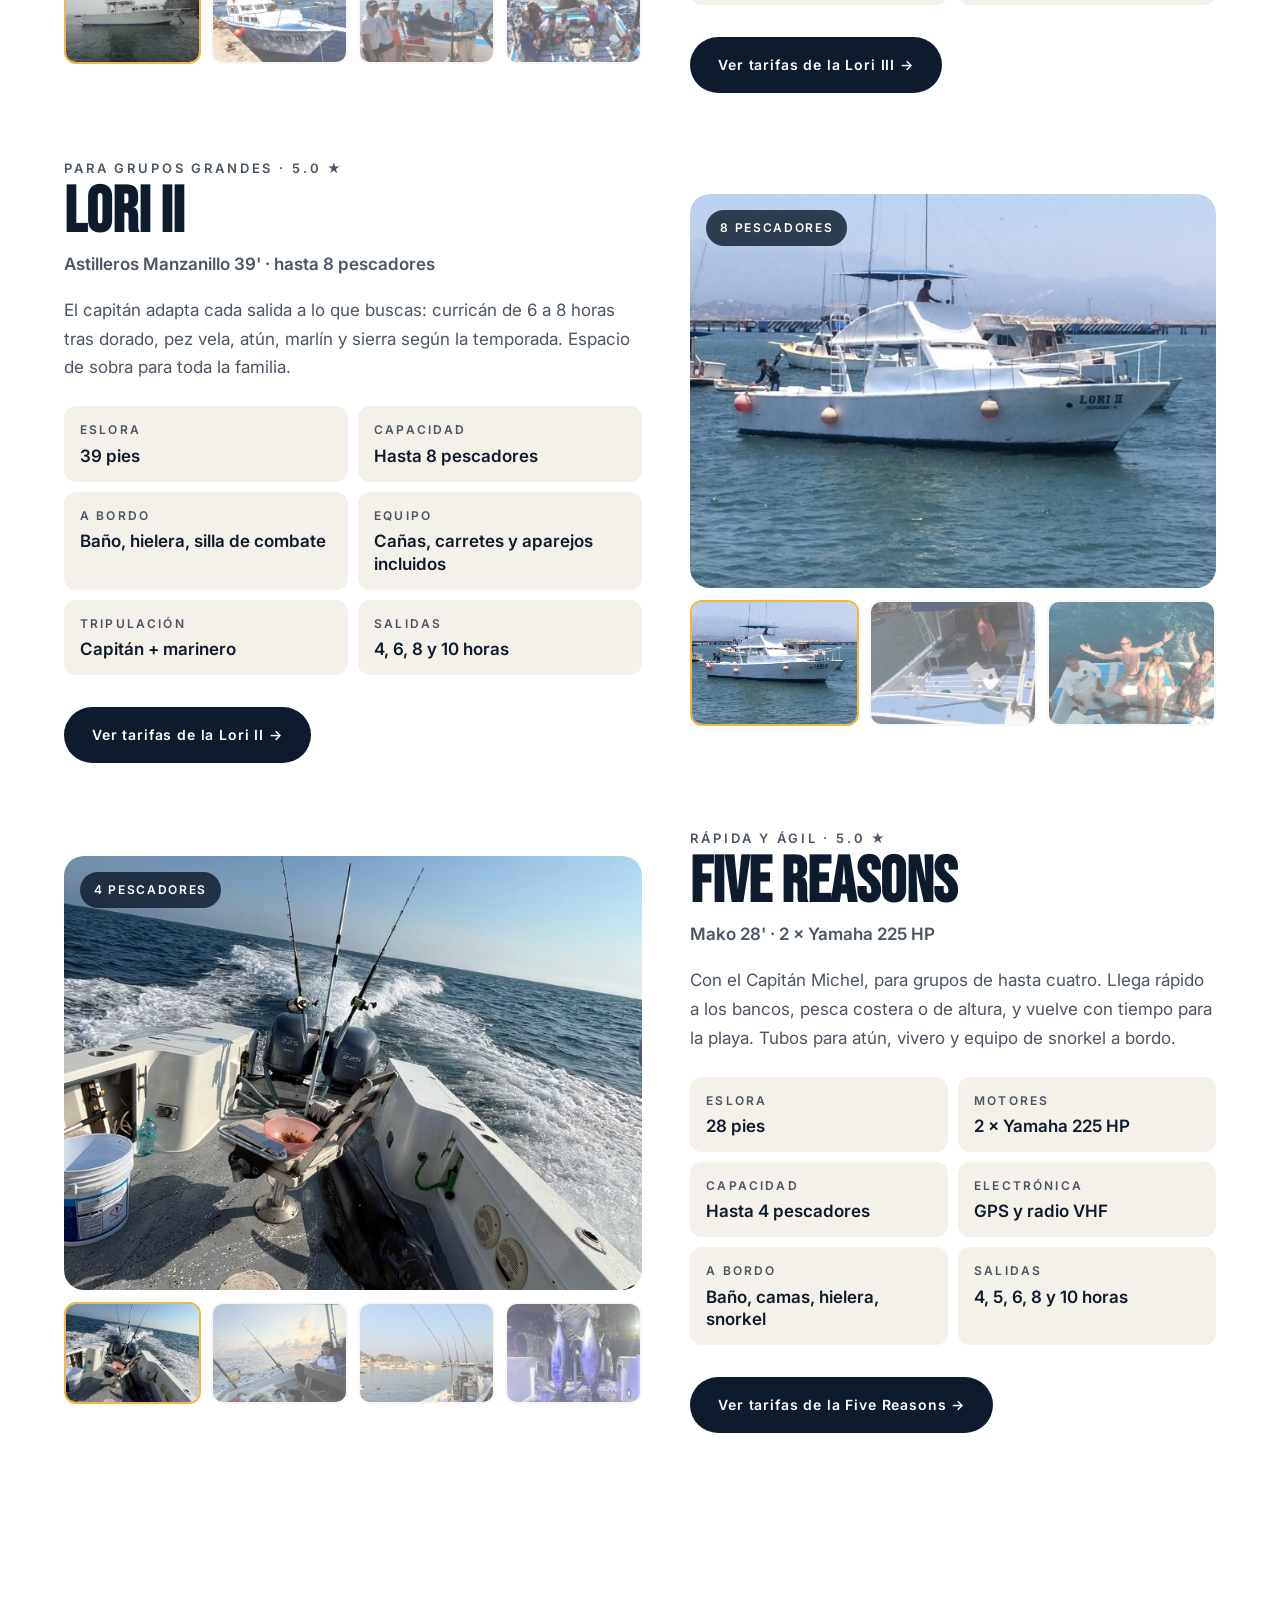
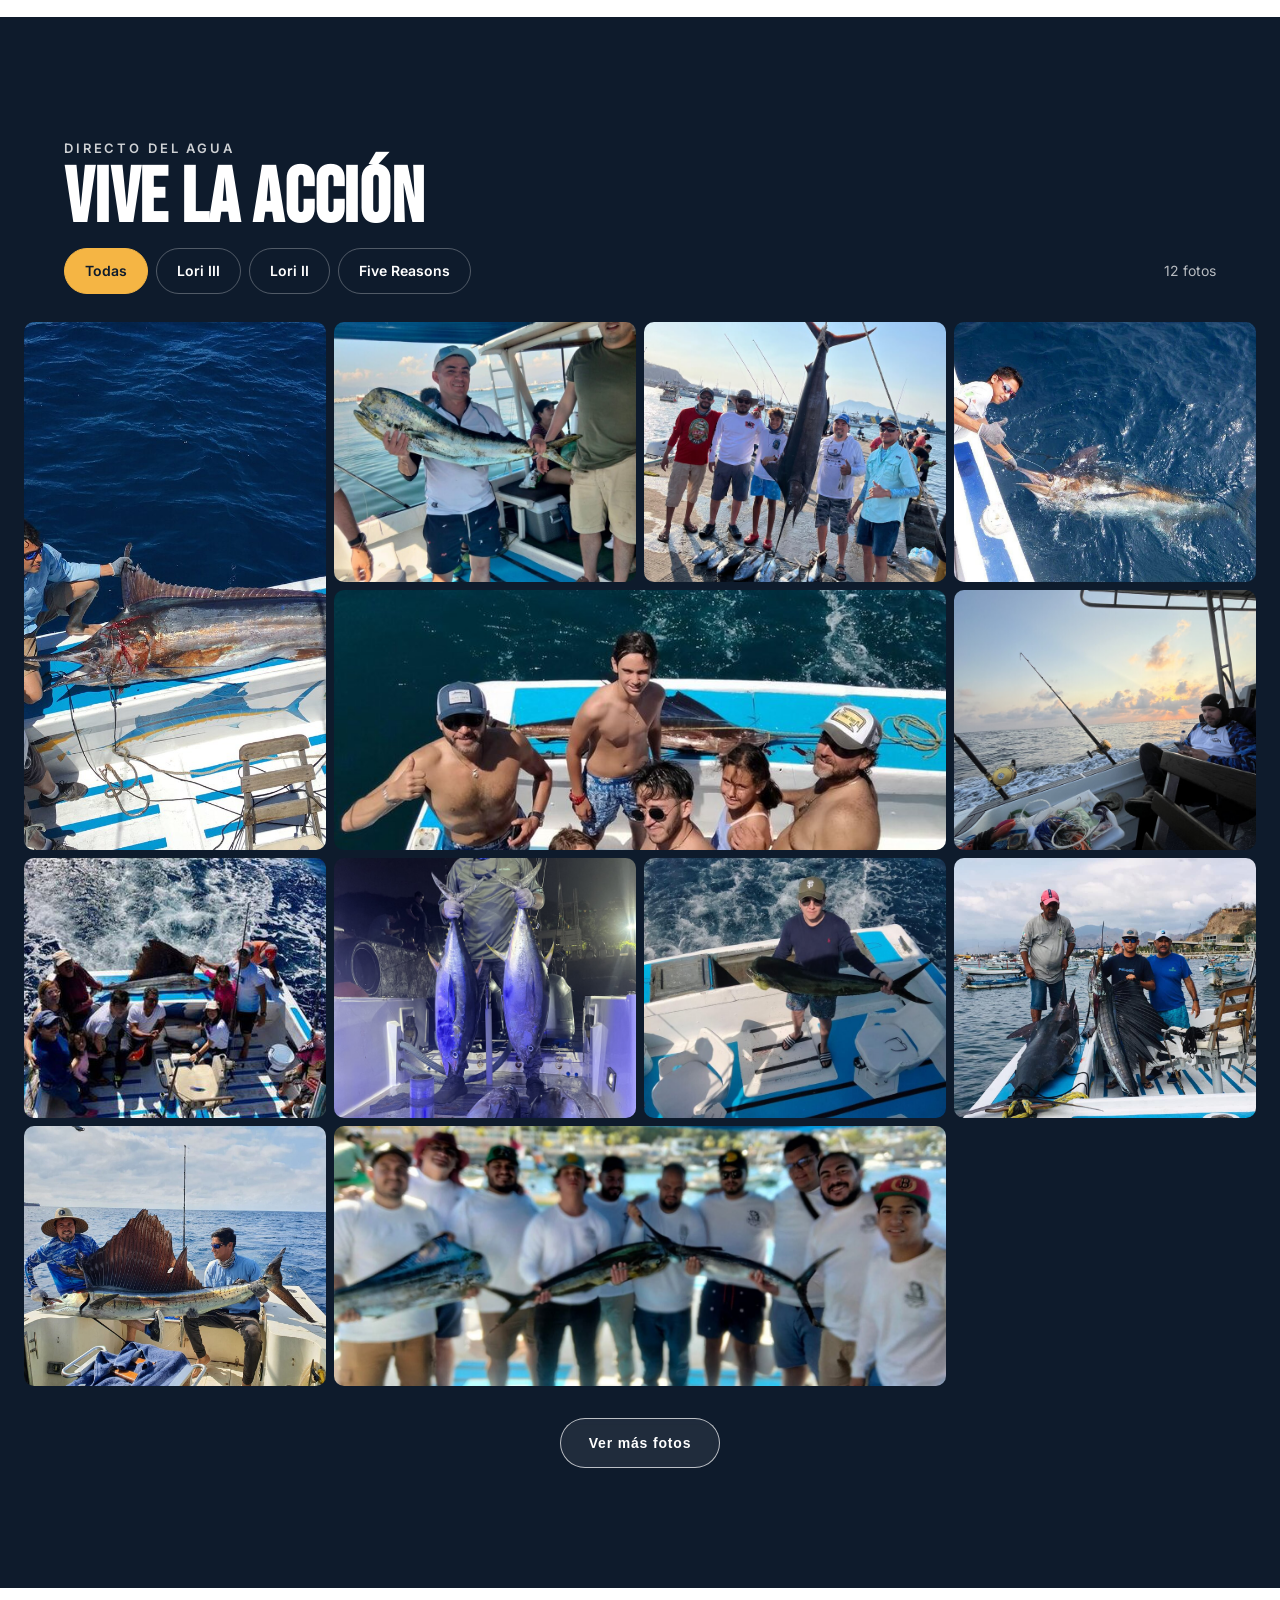
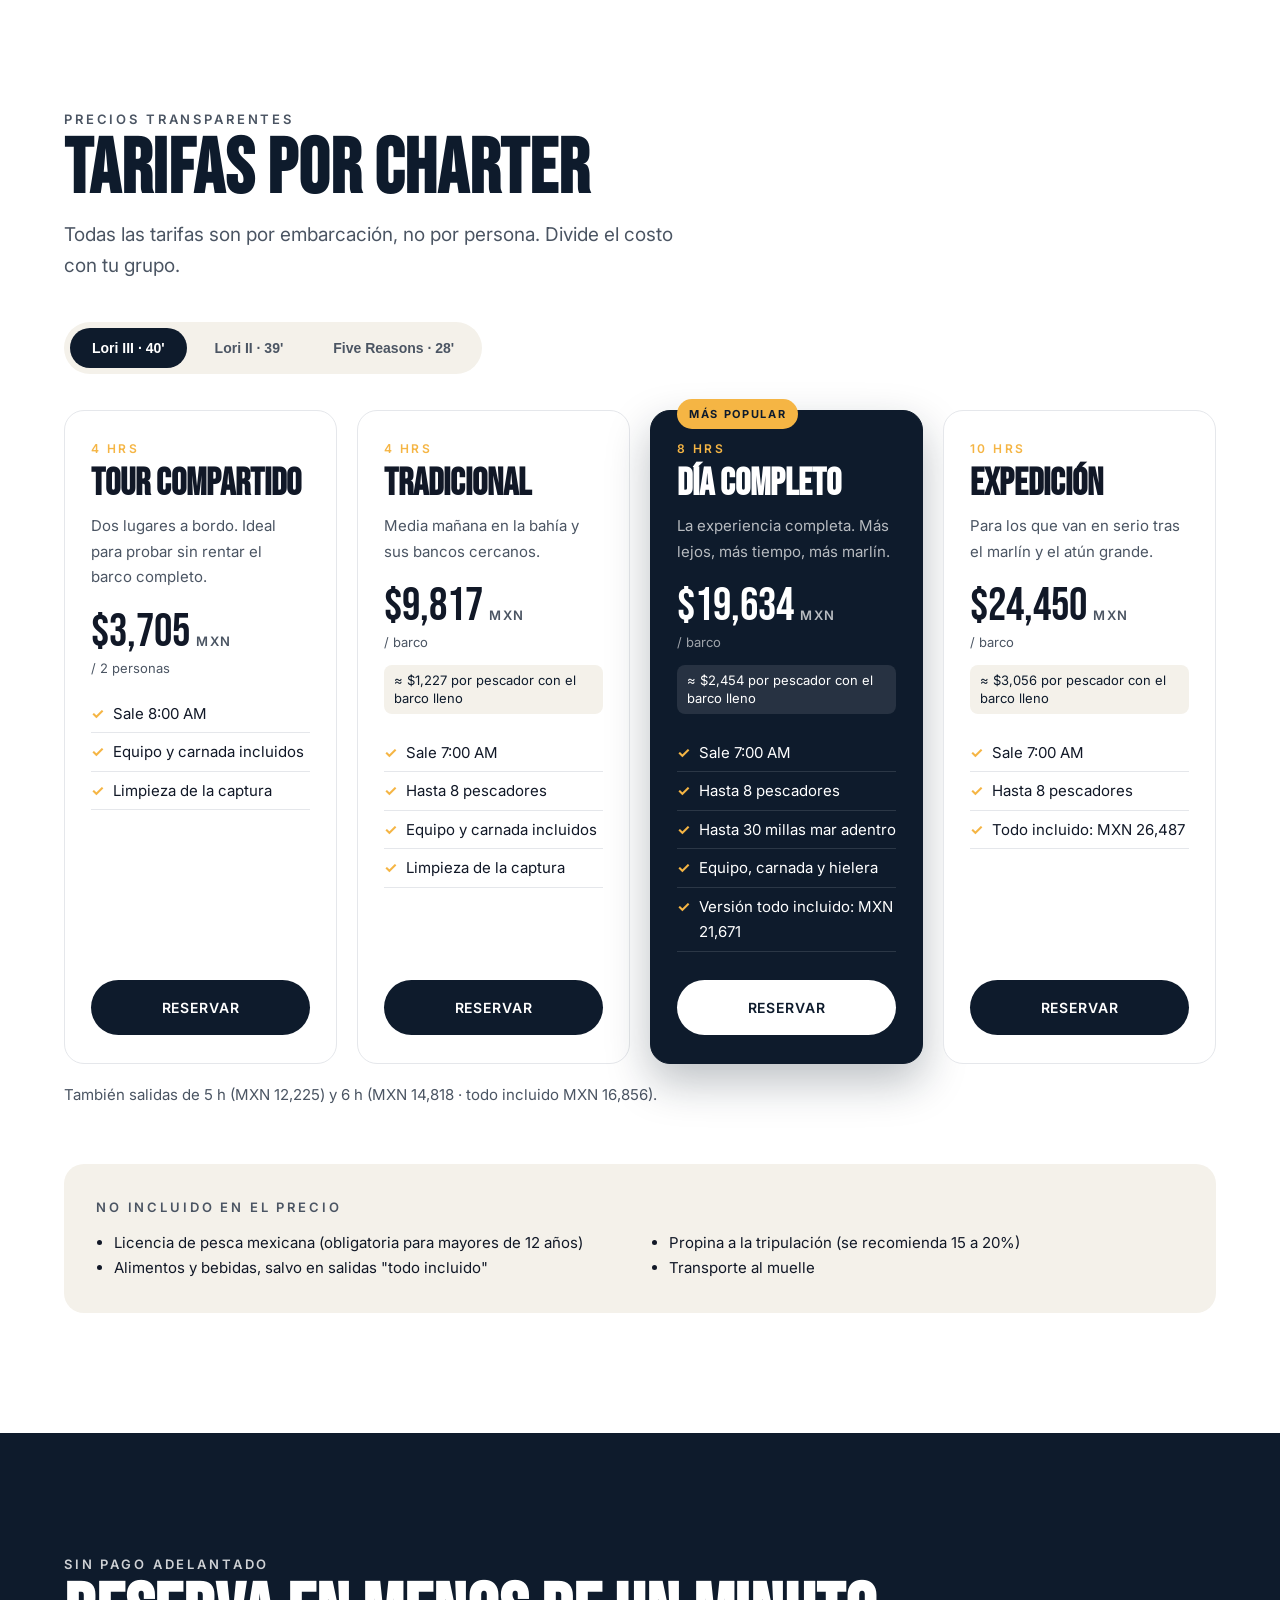
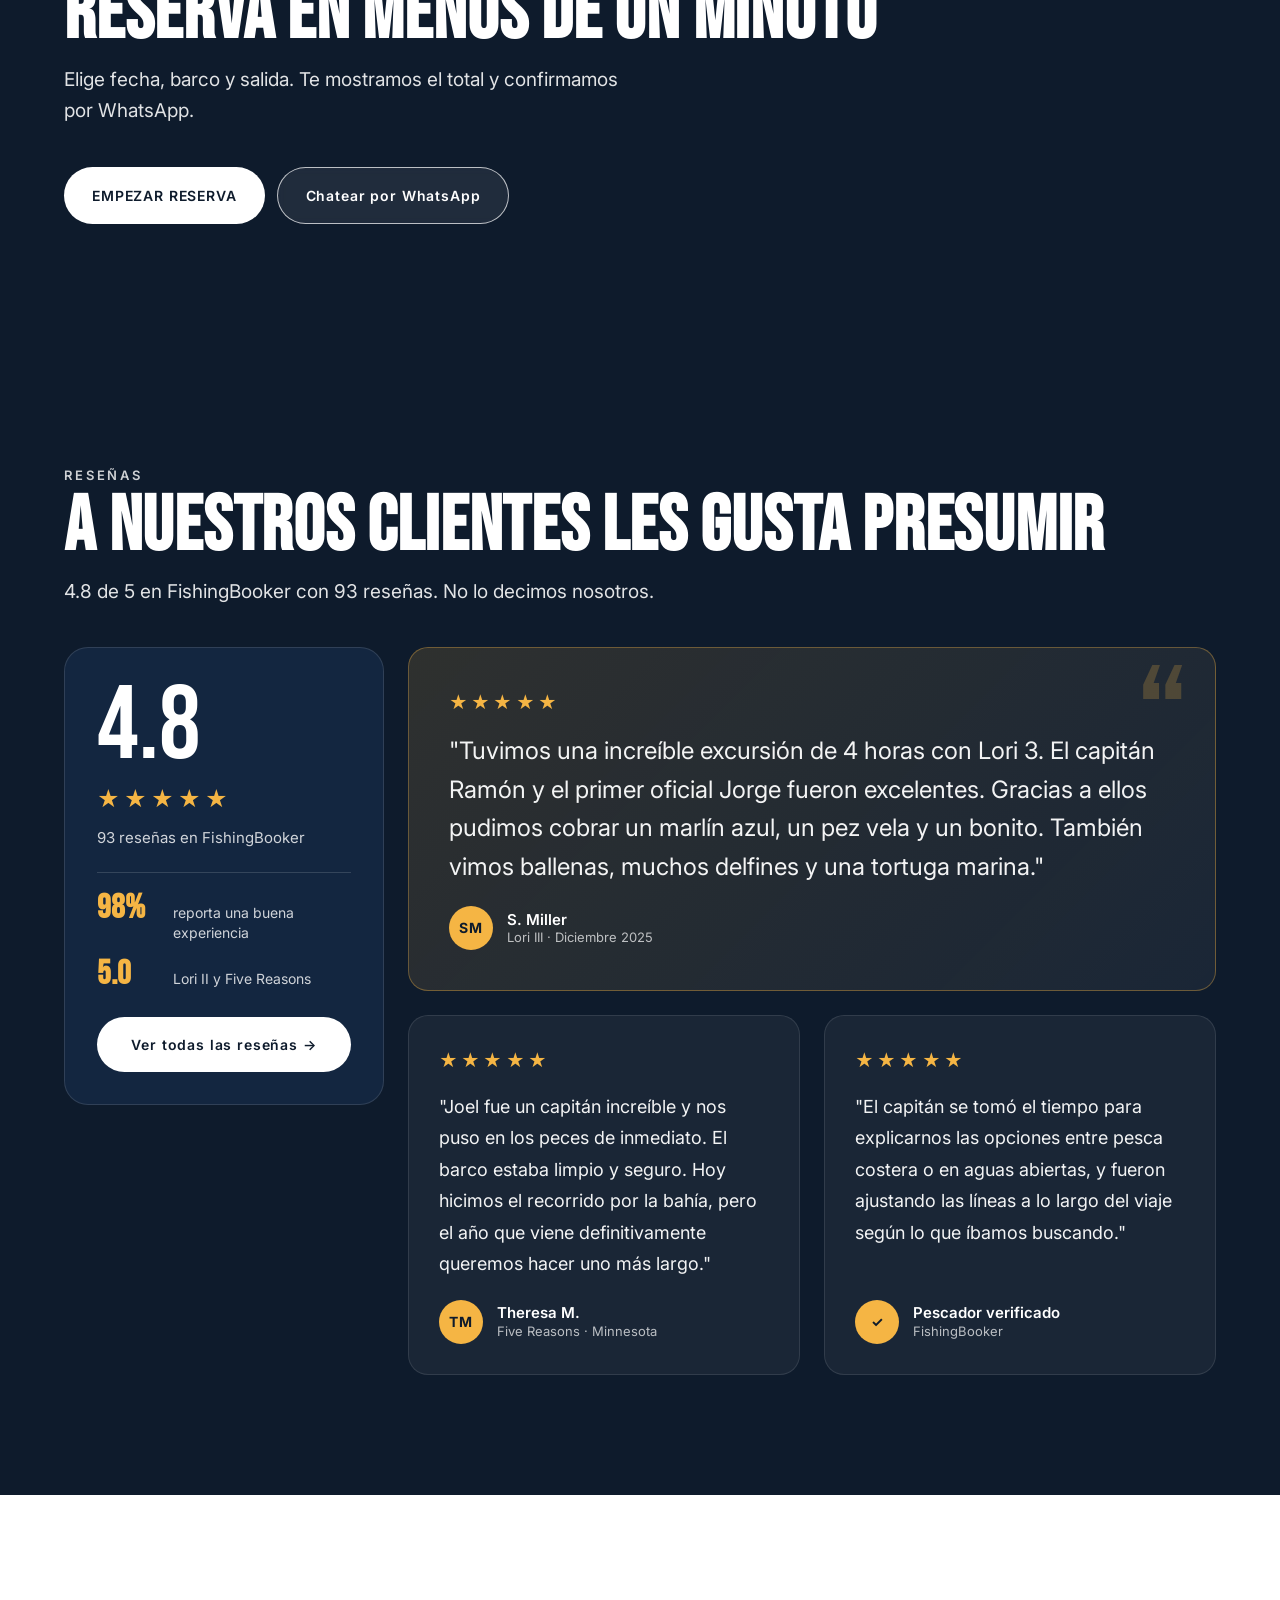
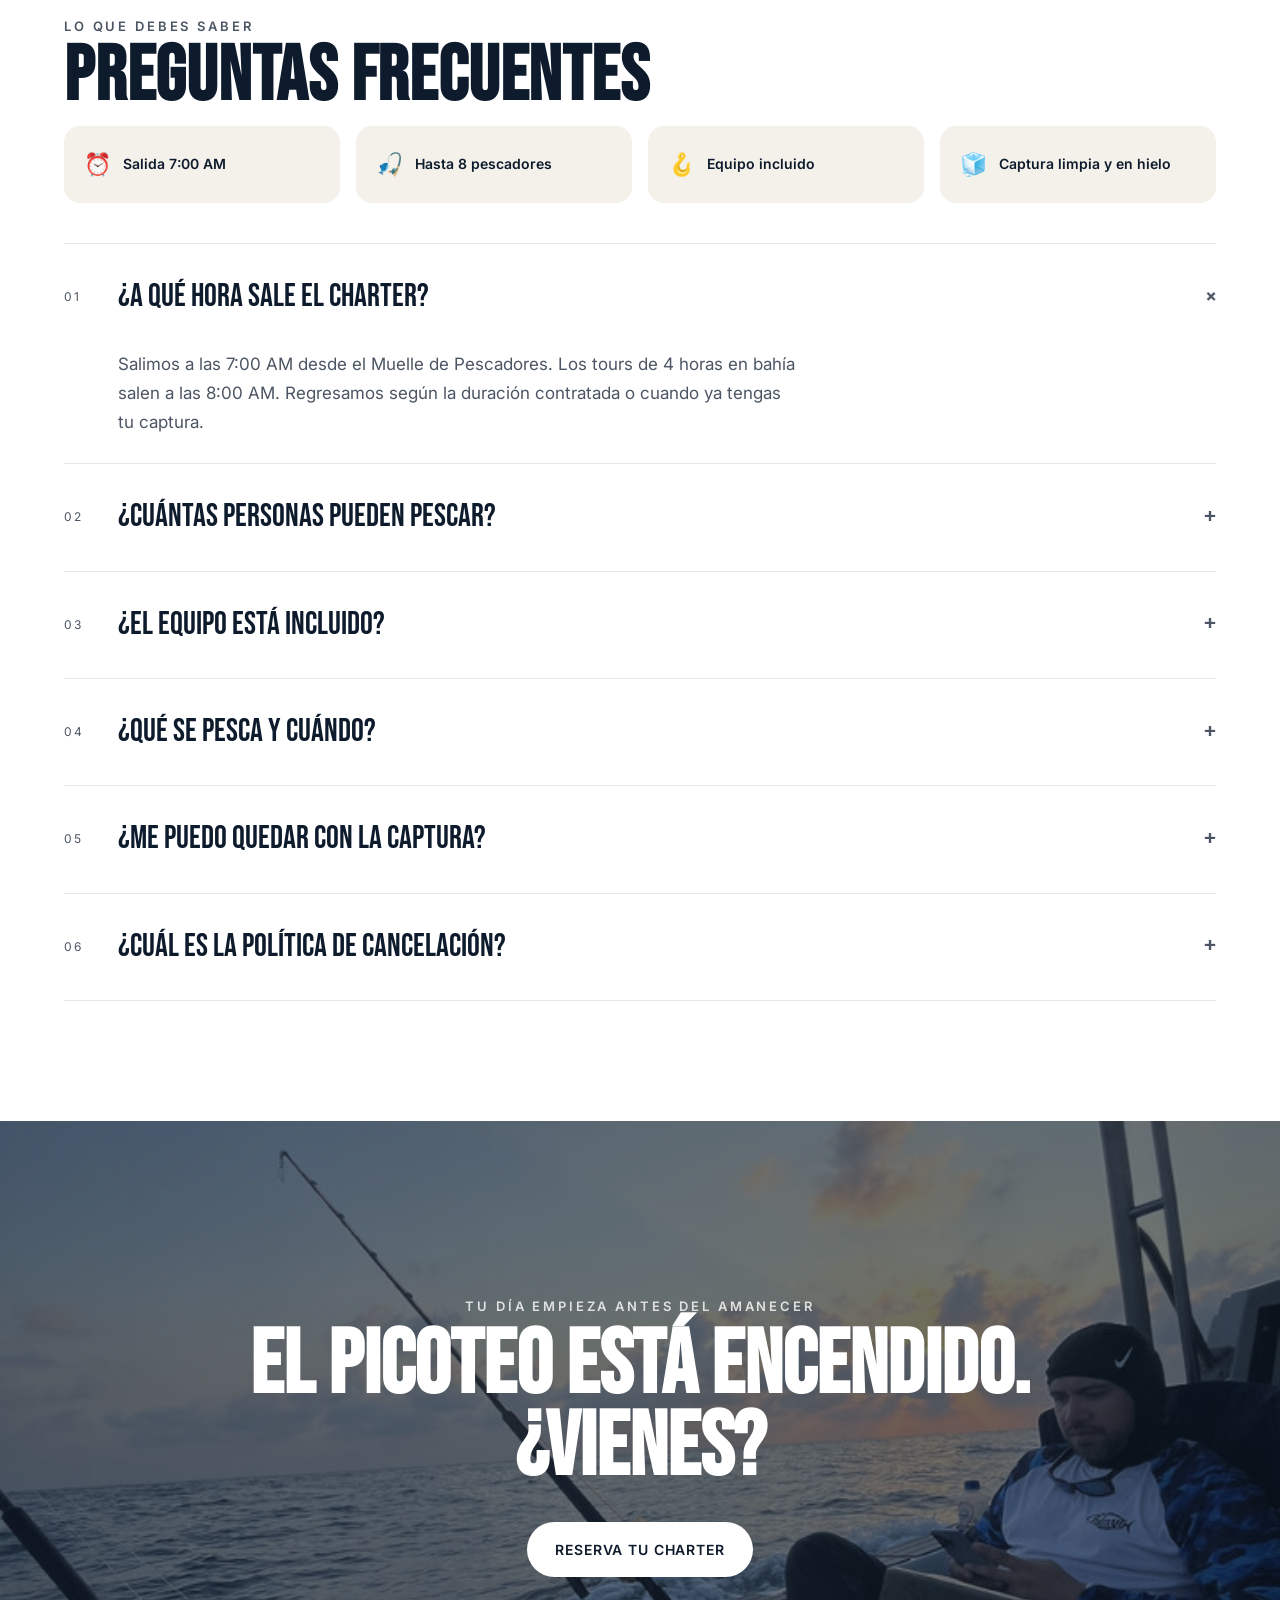
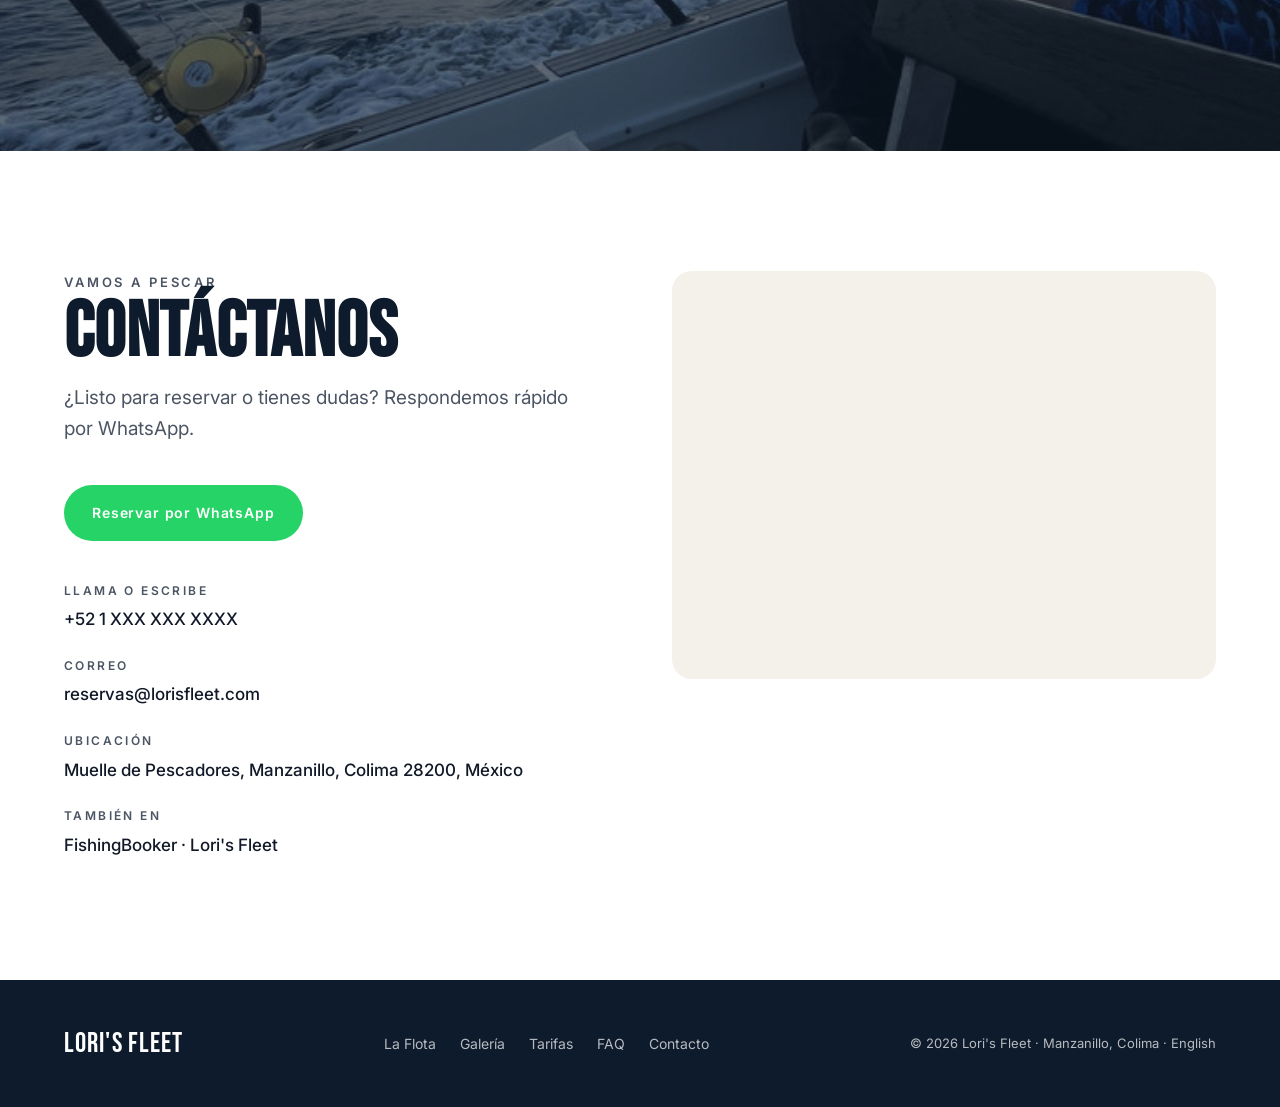
==== commit 44cd396c: "Galería: filtros por barco, ver más, subtítulos y visor con contador y swipe Co-Authored-By: Claude " ====
--- a/index.html
+++ b/index.html
@@ -175,20 +175,41 @@
     <p class="eyebrow light">DIRECTO DEL AGUA</p>
     <h2 class="h2 light">VIVE LA ACCIÓN</h2>
   </div>
+  <div class="wrap g-bar">
+    <div class="g-filters" role="group">
+      <button type="button" class="g-chip active" data-f="all">Todas</button>
+      <button type="button" class="g-chip" data-f="lori3">Lori III</button>
+      <button type="button" class="g-chip" data-f="lori2">Lori II</button>
+      <button type="button" class="g-chip" data-f="five">Five Reasons</button>
+    </div>
+    <p class="g-count" id="gCount" aria-live="polite"></p>
+  </div>
   <div class="gallery" id="gallery">
-    <a href="assets/fotos-fishingbooker/lori3/lori3-11.jpg" class="g-item tall"><img src="assets/fotos-fishingbooker/lori3/lori3-11.jpg" alt="Marlín saltando junto al barco" loading="lazy"></a>
-    <a href="assets/fotos-fishingbooker/lori2/lori2-07.jpg" class="g-item"><img src="assets/fotos-fishingbooker/lori2/lori2-07.jpg" alt="Pescador con dorado a bordo de la Lori II" loading="lazy"></a>
-    <a href="assets/fotos-fishingbooker/five-reasons/five-reasons-13.jpg" class="g-item"><img src="assets/fotos-fishingbooker/five-reasons/five-reasons-13.jpg" alt="Grupo con pez vela en el muelle" loading="lazy"></a>
-    <a href="assets/fotos-fishingbooker/lori3/lori3-13.jpg" class="g-item"><img src="assets/fotos-fishingbooker/lori3/lori3-13.jpg" alt="Liberando un pez vela" loading="lazy"></a>
-    <a href="assets/fotos-fishingbooker/lori2/lori2-04.jpg" class="g-item wide"><img src="assets/fotos-fishingbooker/lori2/lori2-04.jpg" alt="Grupo celebrando la captura" loading="lazy"></a>
-    <a href="assets/fotos-fishingbooker/five-reasons/five-reasons-03.jpg" class="g-item"><img src="assets/fotos-fishingbooker/five-reasons/five-reasons-03.jpg" alt="Amanecer con las cañas listas" loading="lazy"></a>
-    <a href="assets/fotos-fishingbooker/lori3/lori3-12.jpg" class="g-item"><img src="assets/fotos-fishingbooker/lori3/lori3-12.jpg" alt="Vista aérea de la Lori III con pescadores" loading="lazy"></a>
-    <a href="assets/fotos-fishingbooker/five-reasons/five-reasons-11.jpg" class="g-item"><img src="assets/fotos-fishingbooker/five-reasons/five-reasons-11.jpg" alt="Atunes aleta amarilla de noche" loading="lazy"></a>
-    <a href="assets/fotos-fishingbooker/lori2/lori2-10.jpg" class="g-item"><img src="assets/fotos-fishingbooker/lori2/lori2-10.jpg" alt="Pescador levantando un dorado" loading="lazy"></a>
-    <a href="assets/fotos-fishingbooker/lori3/lori3-01.jpg" class="g-item"><img src="assets/fotos-fishingbooker/lori3/lori3-01.jpg" alt="Tripulación con la captura del día" loading="lazy"></a>
-    <a href="assets/fotos-fishingbooker/five-reasons/five-reasons-12.jpg" class="g-item"><img src="assets/fotos-fishingbooker/five-reasons/five-reasons-12.jpg" alt="Capitán con pez vela" loading="lazy"></a>
-    <a href="assets/fotos-fishingbooker/lori2/lori2-05.jpg" class="g-item wide"><img src="assets/fotos-fishingbooker/lori2/lori2-05.jpg" alt="Grupo completo con pez vela en el muelle" loading="lazy"></a>
-  </div>
+    <a href="assets/fotos-fishingbooker/lori3/lori3-11.jpg" data-boat="lori3" class="g-item tall"><img src="assets/fotos-fishingbooker/lori3/lori3-11.jpg" alt="Marlín saltando junto al barco" loading="lazy"></a>
+    <a href="assets/fotos-fishingbooker/lori2/lori2-07.jpg" data-boat="lori2" class="g-item"><img src="assets/fotos-fishingbooker/lori2/lori2-07.jpg" alt="Pescador con dorado a bordo de la Lori II" loading="lazy"></a>
+    <a href="assets/fotos-fishingbooker/five-reasons/five-reasons-13.jpg" data-boat="five" class="g-item"><img src="assets/fotos-fishingbooker/five-reasons/five-reasons-13.jpg" alt="Grupo con pez vela en el muelle" loading="lazy"></a>
+    <a href="assets/fotos-fishingbooker/lori3/lori3-13.jpg" data-boat="lori3" class="g-item"><img src="assets/fotos-fishingbooker/lori3/lori3-13.jpg" alt="Liberando un pez vela" loading="lazy"></a>
+    <a href="assets/fotos-fishingbooker/lori2/lori2-04.jpg" data-boat="lori2" class="g-item wide"><img src="assets/fotos-fishingbooker/lori2/lori2-04.jpg" alt="Grupo celebrando la captura" loading="lazy"></a>
+    <a href="assets/fotos-fishingbooker/five-reasons/five-reasons-03.jpg" data-boat="five" class="g-item"><img src="assets/fotos-fishingbooker/five-reasons/five-reasons-03.jpg" alt="Amanecer con las cañas listas" loading="lazy"></a>
+    <a href="assets/fotos-fishingbooker/lori3/lori3-12.jpg" data-boat="lori3" class="g-item"><img src="assets/fotos-fishingbooker/lori3/lori3-12.jpg" alt="Vista aérea de la Lori III con pescadores" loading="lazy"></a>
+    <a href="assets/fotos-fishingbooker/five-reasons/five-reasons-11.jpg" data-boat="five" class="g-item"><img src="assets/fotos-fishingbooker/five-reasons/five-reasons-11.jpg" alt="Atunes aleta amarilla de noche" loading="lazy"></a>
+    <a href="assets/fotos-fishingbooker/lori2/lori2-10.jpg" data-boat="lori2" class="g-item"><img src="assets/fotos-fishingbooker/lori2/lori2-10.jpg" alt="Pescador levantando un dorado" loading="lazy"></a>
+    <a href="assets/fotos-fishingbooker/lori3/lori3-01.jpg" data-boat="lori3" class="g-item"><img src="assets/fotos-fishingbooker/lori3/lori3-01.jpg" alt="Tripulación con la captura del día" loading="lazy"></a>
+    <a href="assets/fotos-fishingbooker/five-reasons/five-reasons-12.jpg" data-boat="five" class="g-item"><img src="assets/fotos-fishingbooker/five-reasons/five-reasons-12.jpg" alt="Capitán con pez vela" loading="lazy"></a>
+    <a href="assets/fotos-fishingbooker/lori2/lori2-05.jpg" data-boat="lori2" class="g-item wide"><img src="assets/fotos-fishingbooker/lori2/lori2-05.jpg" alt="Grupo completo con pez vela en el muelle" loading="lazy"></a>
+    <a href="assets/fotos-fishingbooker/lori3/lori3-09.jpg" data-boat="lori3" class="g-item extra"><img src="assets/fotos-fishingbooker/lori3/lori3-09.jpg" alt="Pescadores en la popa de la Lori III" loading="lazy"></a>
+    <a href="assets/fotos-fishingbooker/lori3/lori3-10.jpg" data-boat="lori3" class="g-item extra wide"><img src="assets/fotos-fishingbooker/lori3/lori3-10.jpg" alt="Grupo con pez vela a bordo de la Lori III" loading="lazy"></a>
+    <a href="assets/fotos-fishingbooker/lori3/lori3-07.jpg" data-boat="lori3" class="g-item extra"><img src="assets/fotos-fishingbooker/lori3/lori3-07.jpg" alt="Grupo disfrutando el día a bordo" loading="lazy"></a>
+    <a href="assets/fotos-fishingbooker/lori3/lori3-04.jpg" data-boat="lori3" class="g-item extra"><img src="assets/fotos-fishingbooker/lori3/lori3-04.jpg" alt="Lori III atracada en el muelle" loading="lazy"></a>
+    <a href="assets/fotos-fishingbooker/five-reasons/five-reasons-01.jpg" data-boat="five" class="g-item extra tall"><img src="assets/fotos-fishingbooker/five-reasons/five-reasons-01.jpg" alt="Pescador con un dorado a bordo" loading="lazy"></a>
+    <a href="assets/fotos-fishingbooker/five-reasons/five-reasons-04.jpg" data-boat="five" class="g-item extra"><img src="assets/fotos-fishingbooker/five-reasons/five-reasons-04.jpg" alt="Five Reasons con las cañas listas" loading="lazy"></a>
+    <a href="assets/fotos-fishingbooker/five-reasons/five-reasons-06.jpg" data-boat="five" class="g-item extra"><img src="assets/fotos-fishingbooker/five-reasons/five-reasons-06.jpg" alt="Five Reasons rumbo a los bancos" loading="lazy"></a>
+    <a href="assets/fotos-fishingbooker/five-reasons/five-reasons-10.jpg" data-boat="five" class="g-item extra"><img src="assets/fotos-fishingbooker/five-reasons/five-reasons-10.jpg" alt="Estela de la Five Reasons al regresar" loading="lazy"></a>
+    <a href="assets/fotos-fishingbooker/lori2/lori2-01.jpg" data-boat="lori2" class="g-item extra"><img src="assets/fotos-fishingbooker/lori2/lori2-01.jpg" alt="Pareja celebrando a bordo de la Lori II" loading="lazy"></a>
+    <a href="assets/fotos-fishingbooker/lori2/lori2-02.jpg" data-boat="lori2" class="g-item extra"><img src="assets/fotos-fishingbooker/lori2/lori2-02.jpg" alt="Lori II en el muelle" loading="lazy"></a>
+    <a href="assets/fotos-fishingbooker/lori2/lori2-03.jpg" data-boat="lori2" class="g-item extra wide"><img src="assets/fotos-fishingbooker/lori2/lori2-03.jpg" alt="Lori II frente a Manzanillo" loading="lazy"></a>
+  </div>
+  <div class="wrap g-more"><button type="button" class="btn btn-ghost" id="gMore" data-more="Ver más fotos" data-less="Ver menos">Ver más fotos</button></div>
 </section>
 
 <!-- PRICING -->
@@ -440,6 +461,7 @@
   <button class="lb-close" id="lbClose" aria-label="Cerrar">×</button>
   <button class="lb-prev" id="lbPrev" aria-label="Anterior">‹</button>
   <img id="lbImg" alt="">
+  <div class="lb-info"><p class="lb-cap" id="lbCap"></p><p class="lb-n" id="lbN"></p></div>
   <button class="lb-next" id="lbNext" aria-label="Siguiente">›</button>
 </div>
 
--- a/styles.css
+++ b/styles.css
@@ -104,7 +104,7 @@
 .specs dd{margin:4px 0 0;font-weight:600;color:var(--navy);line-height:1.35}
 
 /* gallery */
-.gallery{display:grid;grid-template-columns:repeat(4,1fr);grid-auto-rows:260px;gap:8px;padding:0 24px;max-width:1400px;margin:0 auto}
+.gallery{display:grid;grid-template-columns:repeat(4,1fr);grid-auto-rows:260px;grid-auto-flow:dense;gap:8px;padding:0 24px;max-width:1400px;margin:0 auto}
 .g-item{position:relative;overflow:hidden;border-radius:10px;background:var(--navy-2)}
 .g-item img{width:100%;height:100%;object-fit:cover;transition:transform .6s,filter .3s}
 .g-item:hover img{transform:scale(1.05);filter:brightness(1.08)}
@@ -382,3 +382,25 @@
 .bk-alt{display:block;text-align:center;margin-top:14px;font-size:14px;color:var(--muted);text-decoration:underline;cursor:pointer}
 @media (max-width:520px){.bk-head{padding:26px 22px 22px}.bk-body{padding:22px 20px 26px}.bk-title{font-size:38px}.bk-opts.c3{grid-template-columns:1fr}.bk{border-radius:22px}}
 @media (prefers-reduced-motion:reduce){.bk,.bk-ov{transition:none}}
+
+/* galería */
+.g-bar{display:flex;align-items:center;justify-content:space-between;gap:16px;flex-wrap:wrap;margin:8px auto 28px}
+.g-filters{display:flex;gap:8px;flex-wrap:wrap}
+.g-chip{border:1.5px solid rgba(255,255,255,.28);background:transparent;color:#fff;font:inherit;font-size:14px;font-weight:600;padding:10px 20px;border-radius:999px;cursor:pointer;transition:background .2s,color .2s,border-color .2s}
+.g-chip:hover{border-color:#fff}
+.g-chip.active{background:var(--accent);border-color:var(--accent);color:var(--navy)}
+.g-count{margin:0;font-size:14px;color:rgba(255,255,255,.7)}
+.g-item.g-hide{display:none}
+.g-item::after{content:"";position:absolute;inset:0;background:linear-gradient(to top,rgba(14,27,44,.75),transparent 55%);opacity:0;transition:opacity .3s}
+.g-item:hover::after,.g-item:focus-visible::after{opacity:1}
+.g-item::before{content:"\2922";position:absolute;right:12px;top:12px;z-index:2;width:36px;height:36px;border-radius:50%;background:rgba(14,27,44,.7);color:#fff;display:grid;place-items:center;font-size:18px;opacity:0;transform:scale(.8);transition:opacity .25s,transform .25s}
+.g-item:hover::before,.g-item:focus-visible::before{opacity:1;transform:none}
+.g-more{display:flex;justify-content:center;margin-top:32px}
+.g-more[hidden],#gMore[hidden]{display:none}
+.lightbox img{transition:opacity .2s}
+.lightbox img.swap{opacity:.25}
+.lb-info{position:absolute;left:0;right:0;bottom:0;padding:20px 24px 24px;text-align:center;color:#fff;background:linear-gradient(to top,rgba(5,10,18,.85),transparent);pointer-events:none}
+.lb-cap{margin:0 0 4px;font-size:16px;font-weight:500}
+.lb-n{margin:0;font-size:13px;letter-spacing:.14em;color:rgba(255,255,255,.7)}
+.lightbox button:hover{opacity:1}
+@media (max-width:768px){.g-bar{margin-bottom:20px}.g-chip{padding:9px 16px;font-size:13px}.lightbox img{max-height:76vh}}
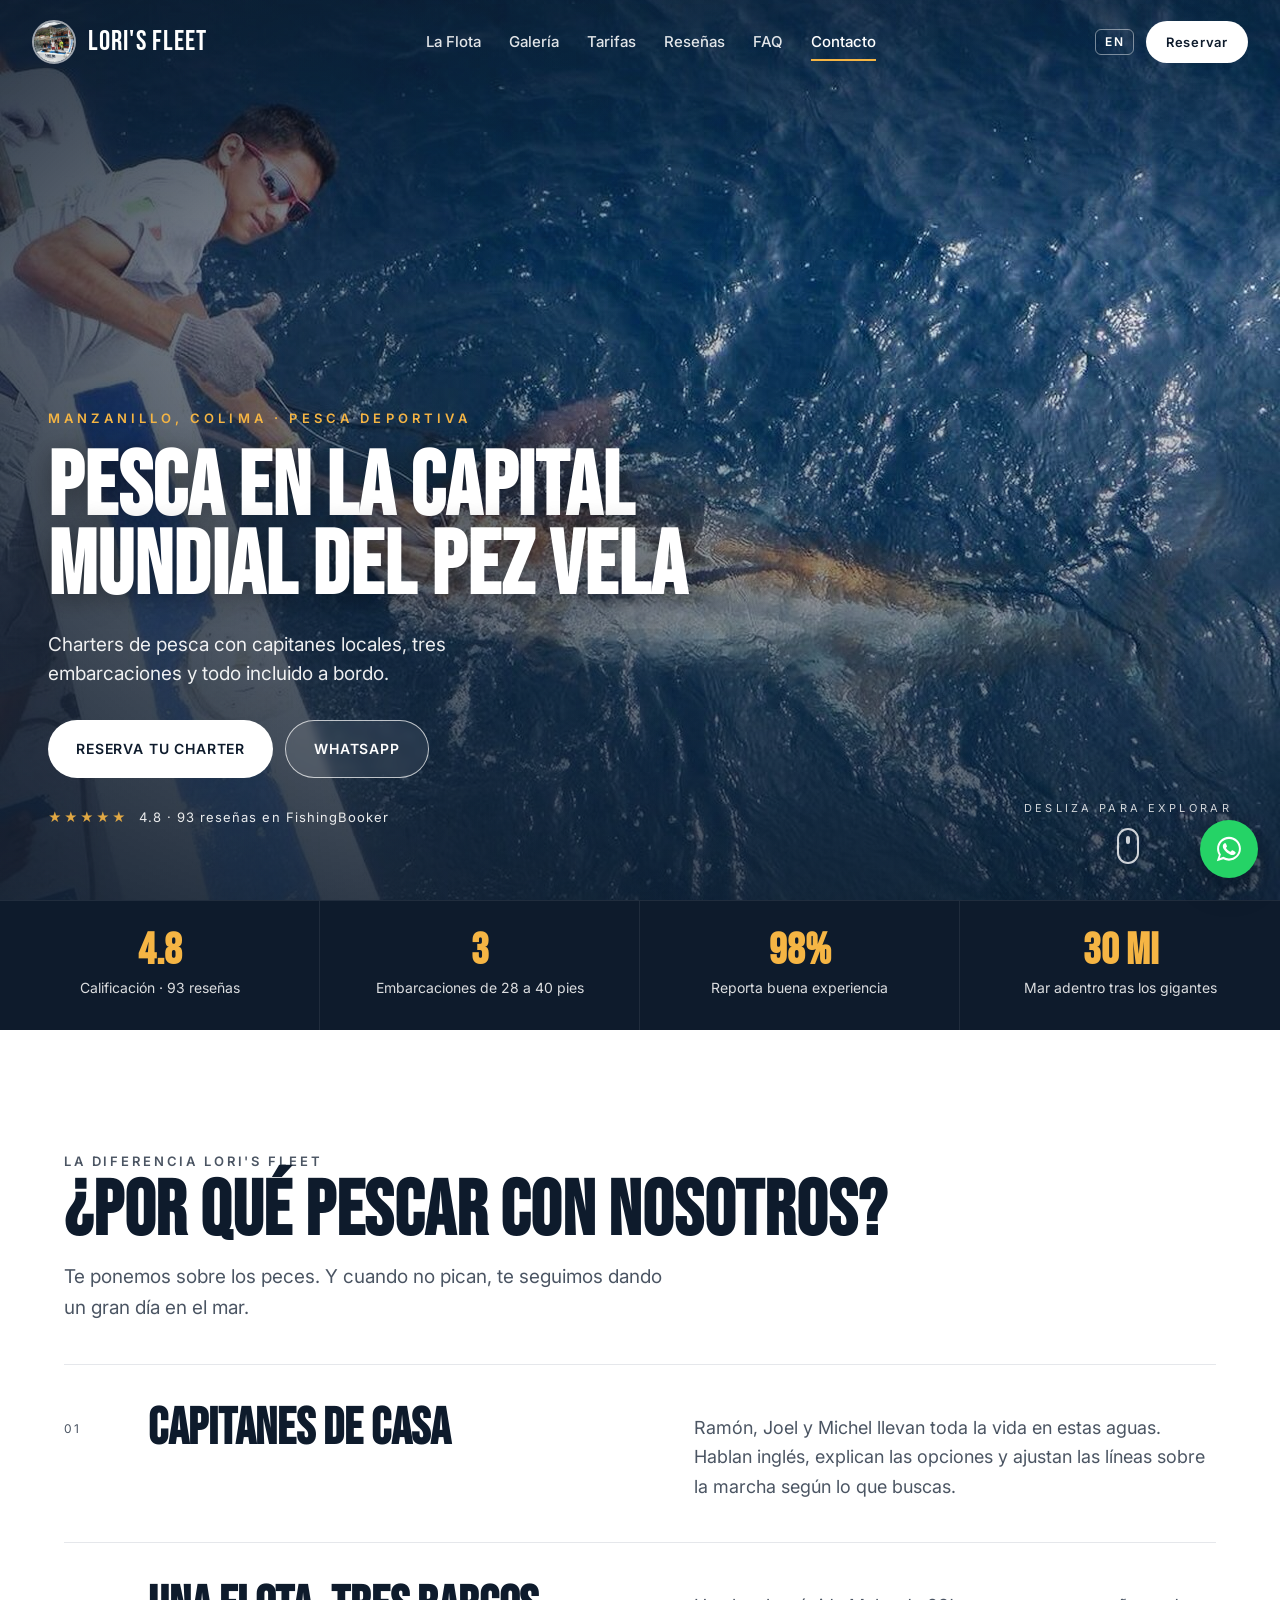
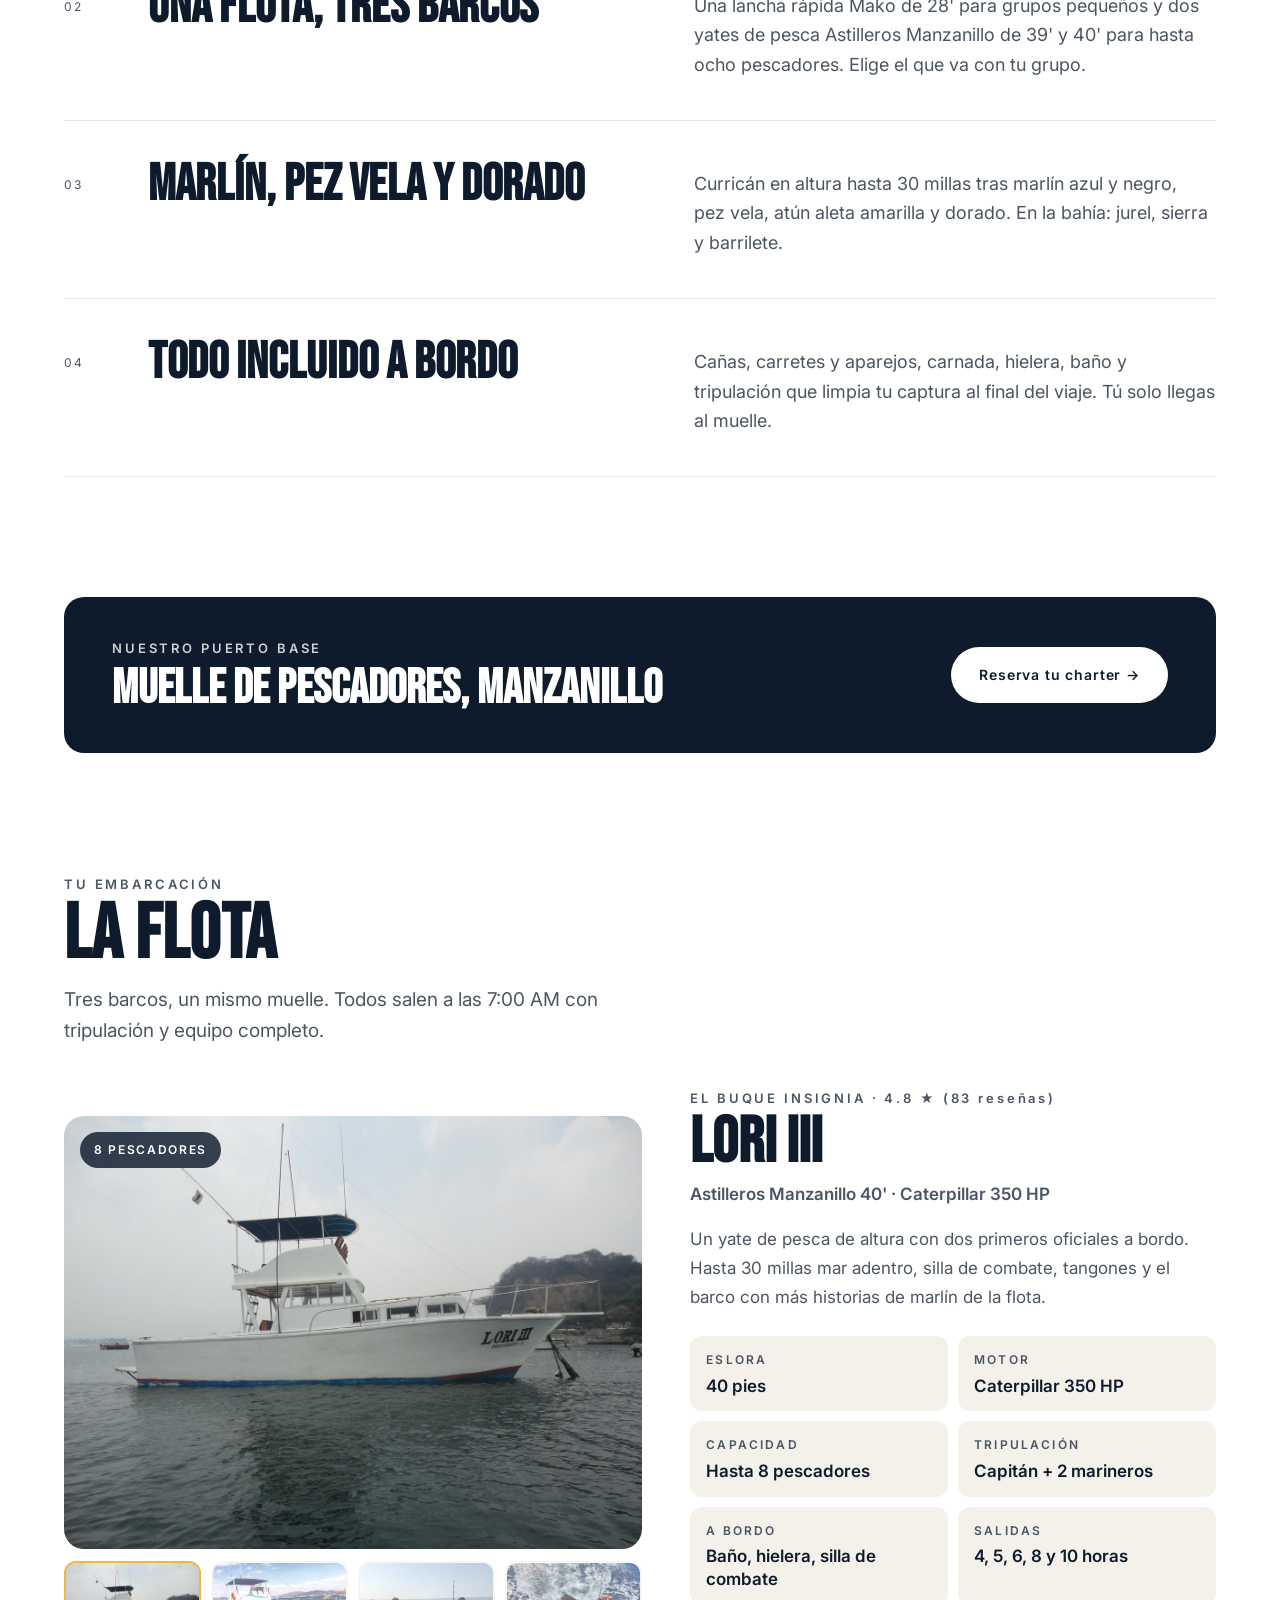
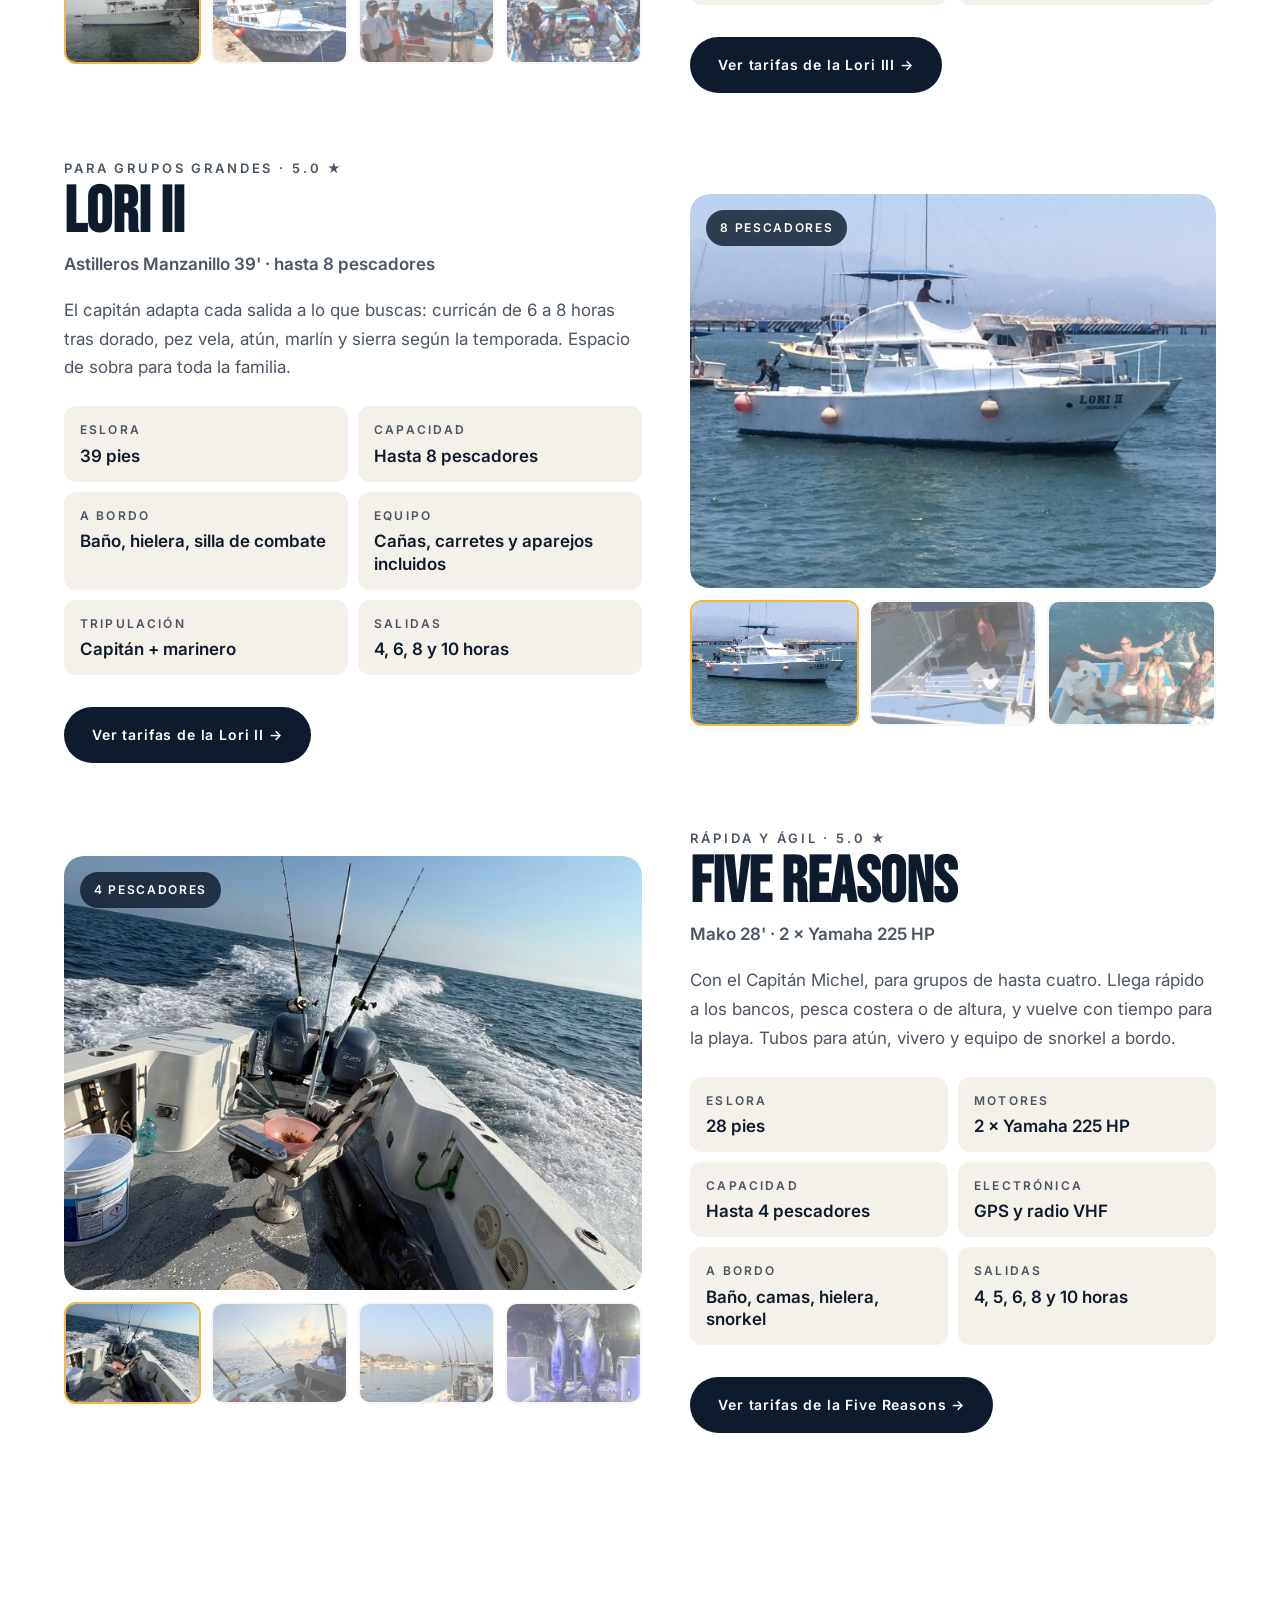
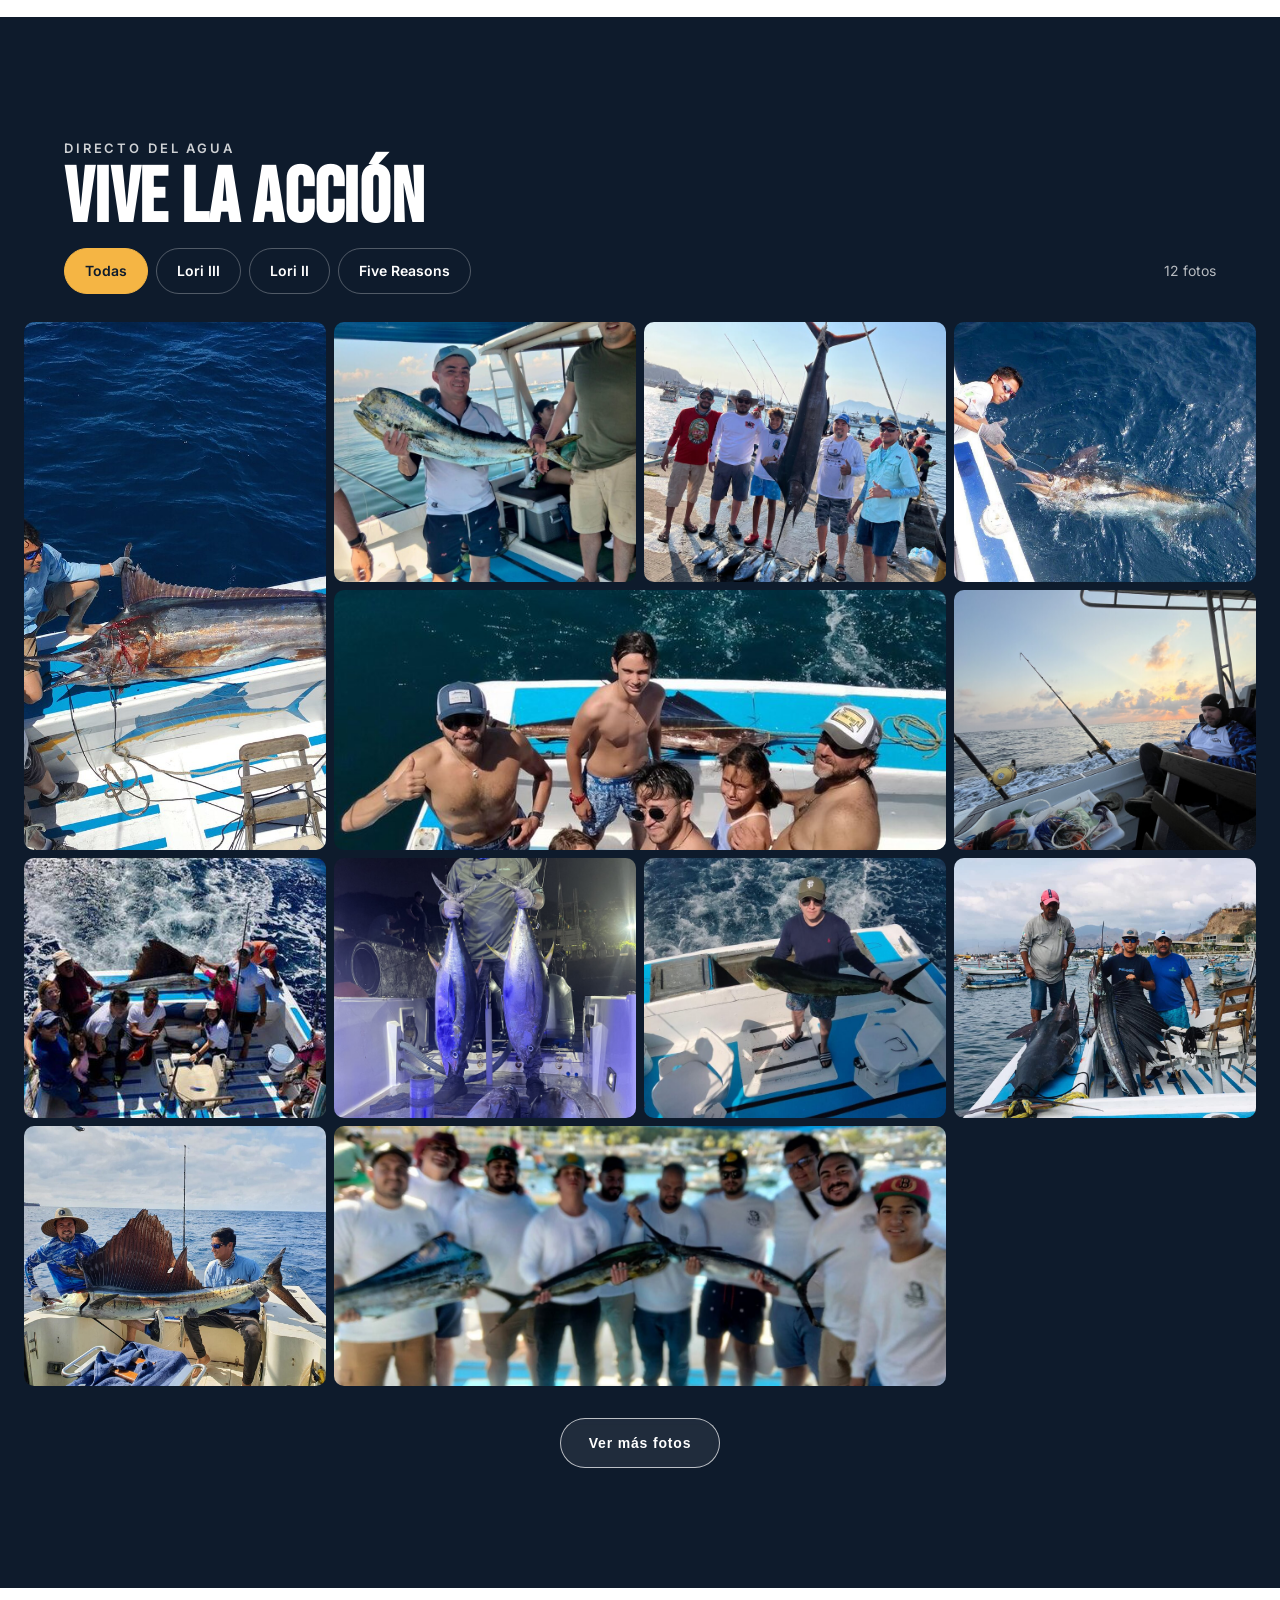
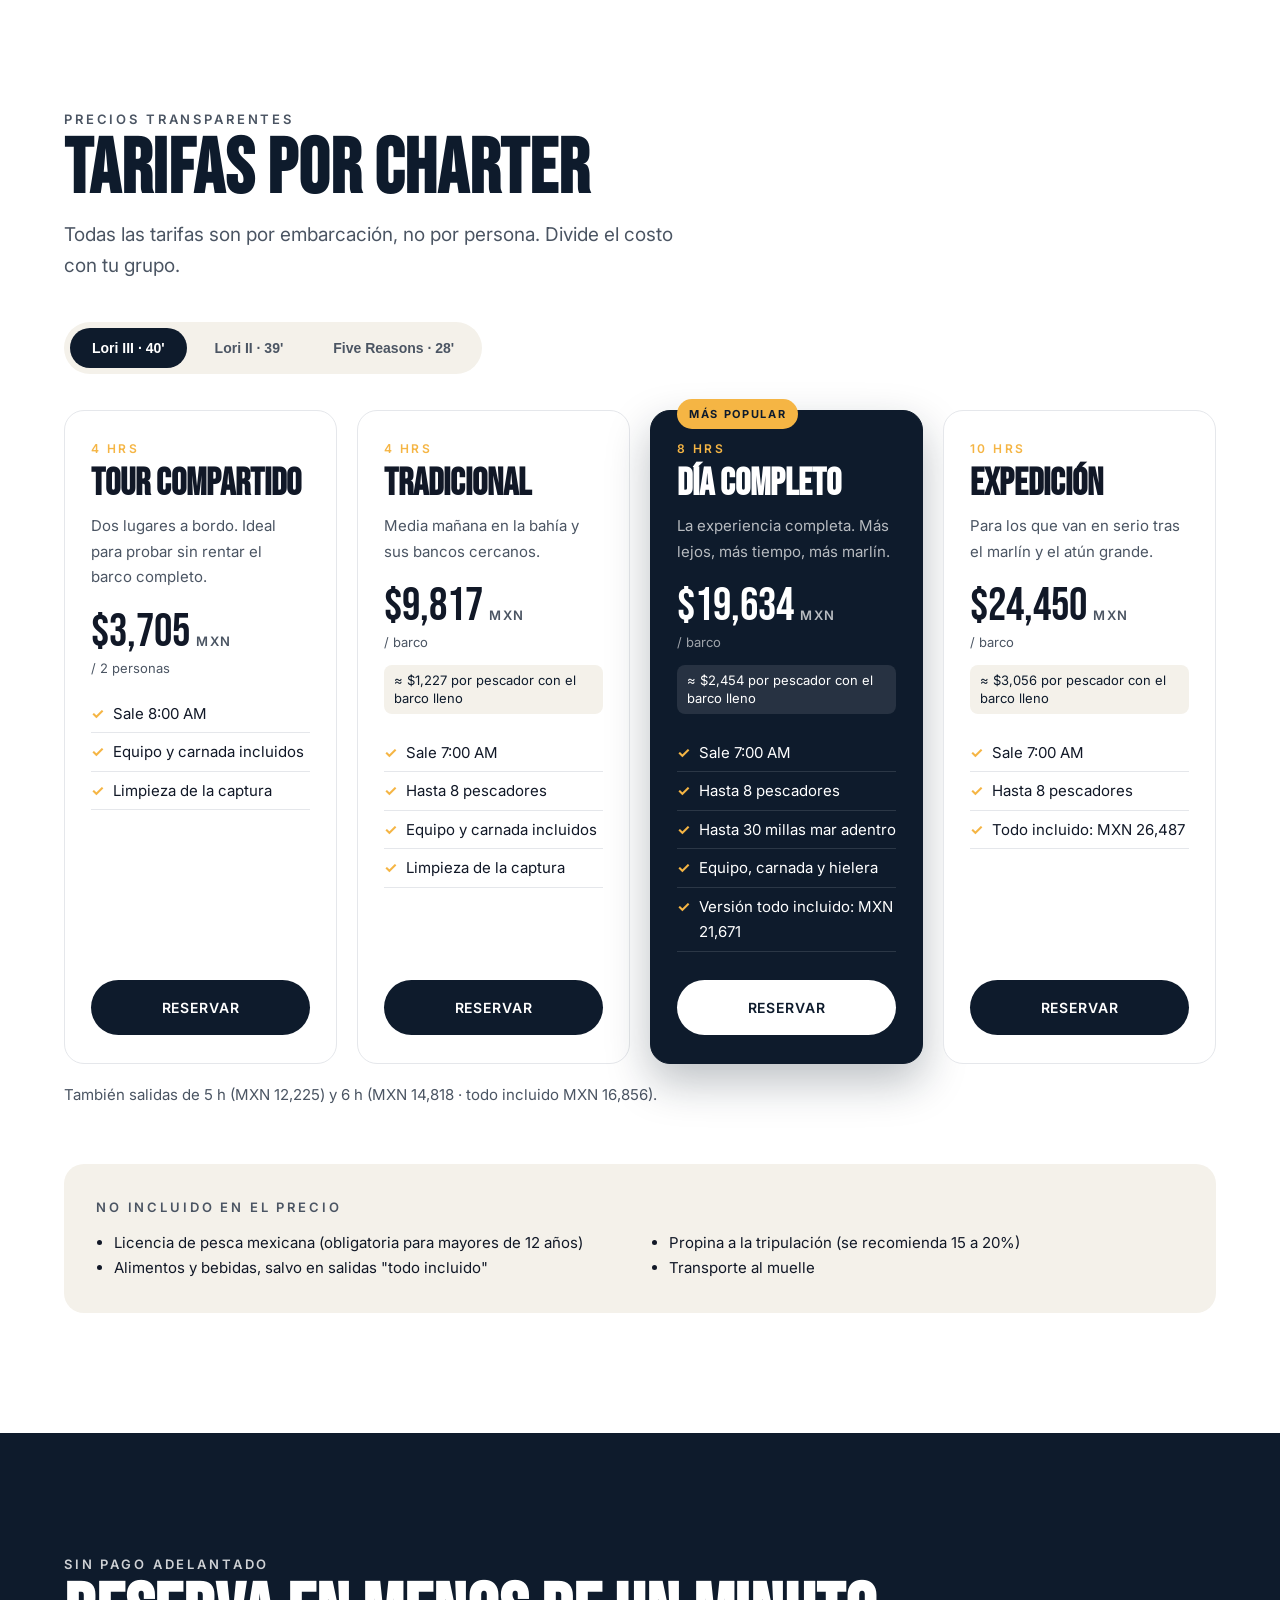
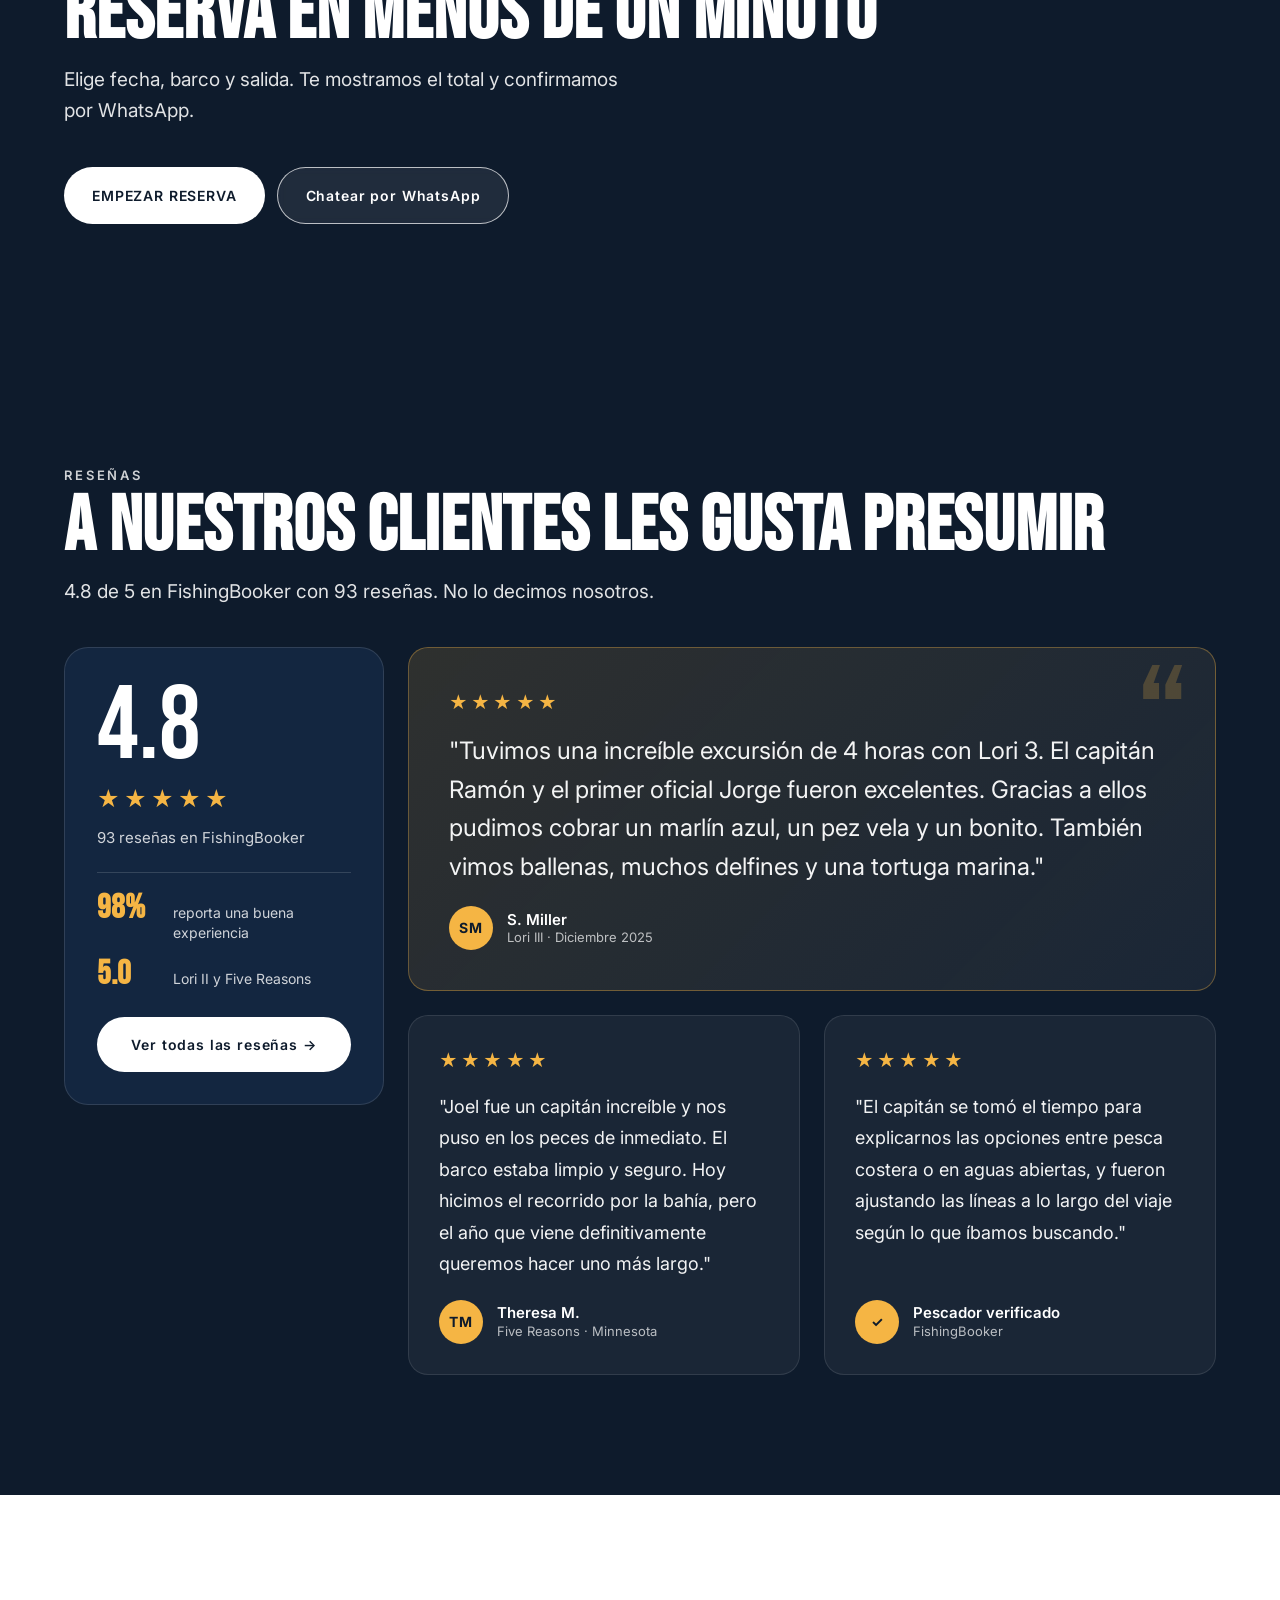
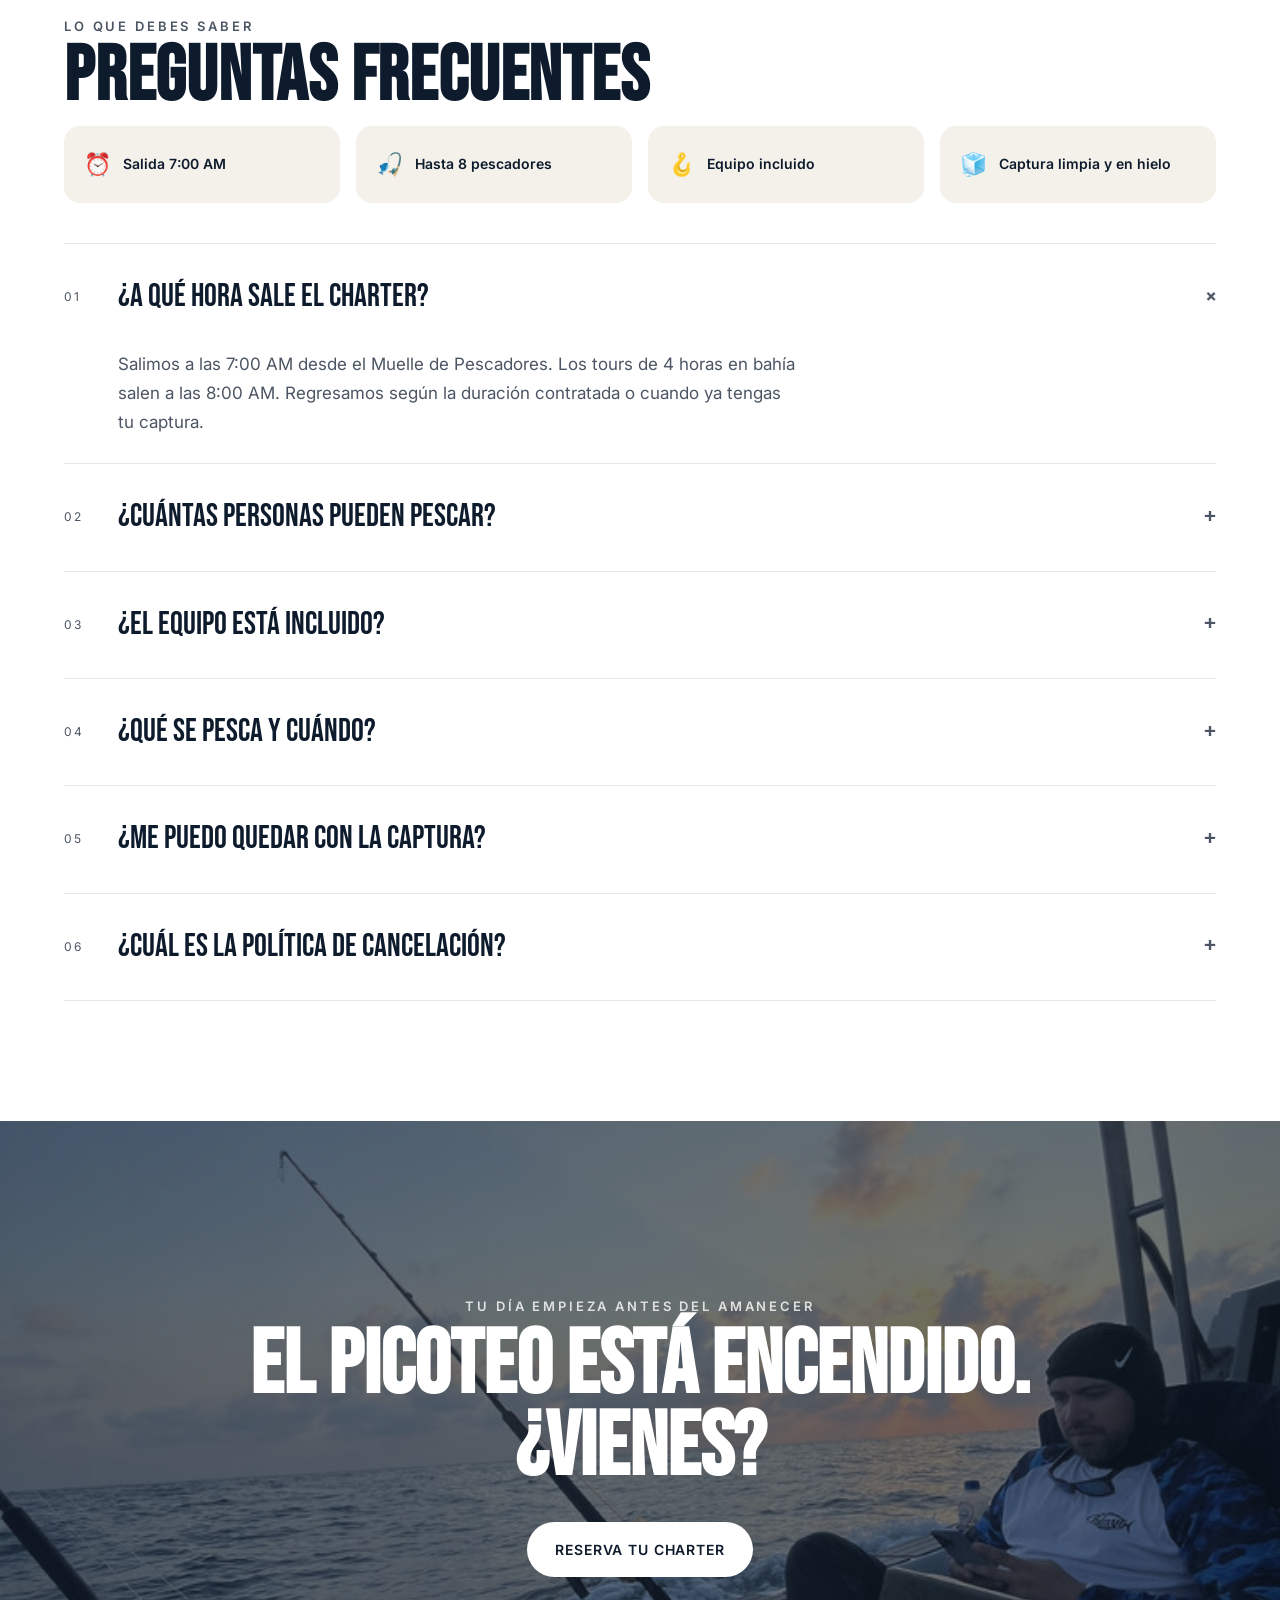
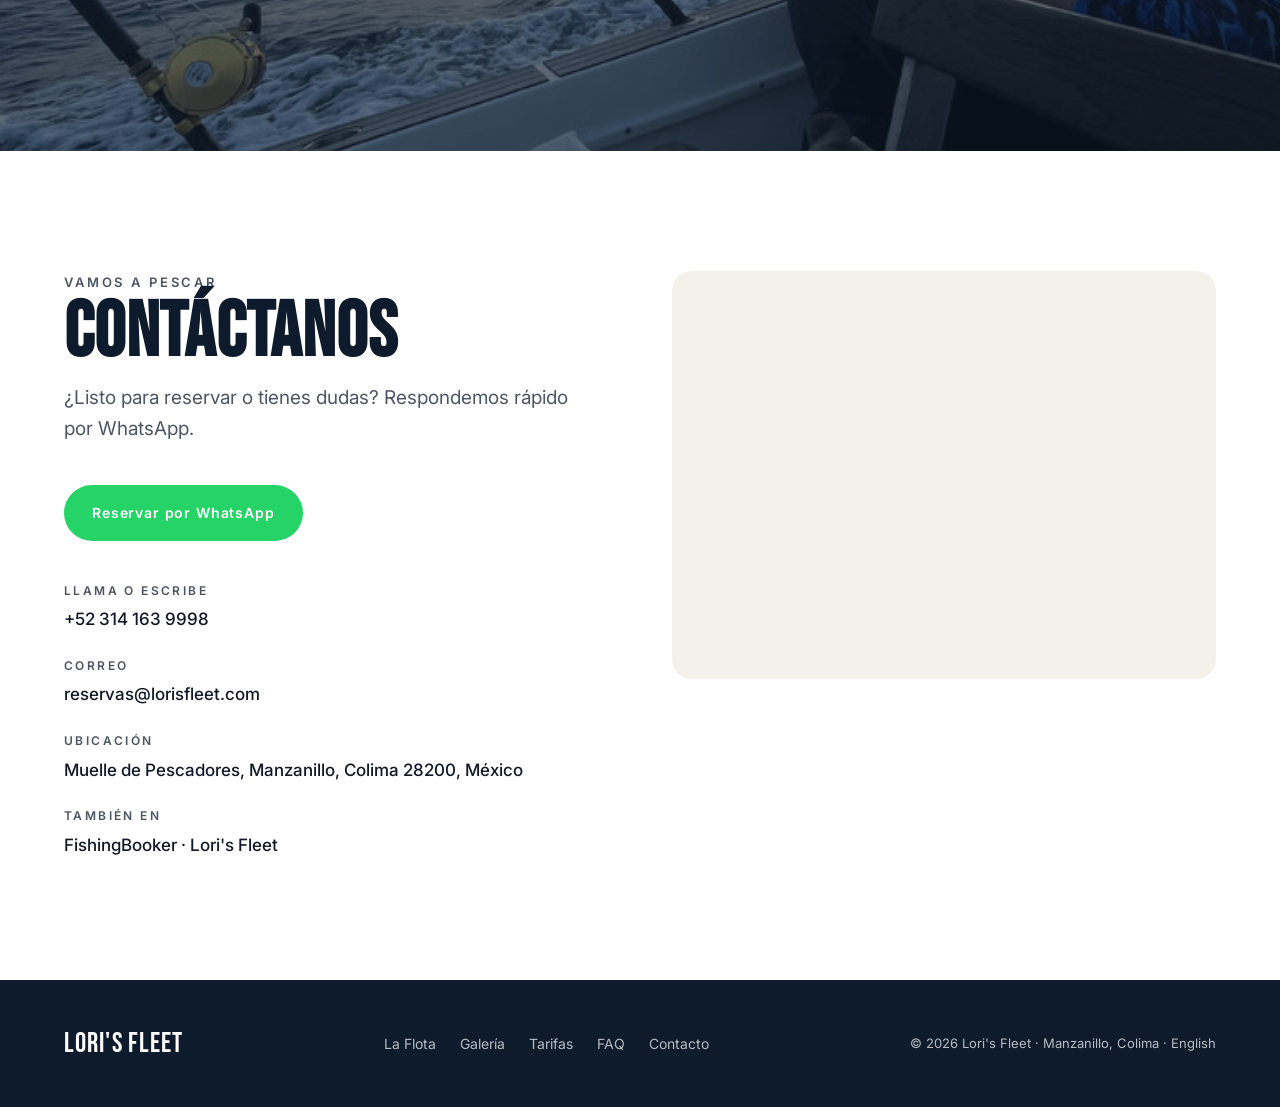
==== commit 79986e29: "Número real de WhatsApp y teléfono Co-Authored-By: Claude Sonnet 5.5 <noreply@anthropic.com>" ====
--- a/index.html
+++ b/index.html
@@ -45,7 +45,7 @@
     <p class="hero-sub">Charters de pesca con capitanes locales, tres embarcaciones y todo incluido a bordo.</p>
     <div class="hero-cta">
       <a href="#reservar" class="btn btn-light">RESERVA TU CHARTER</a>
-      <a href="https://wa.me/521XXXXXXXXXX?text=Hola%2C%20quiero%20reservar%20un%20charter%20con%20Lori%27s%20Fleet" class="btn btn-ghost" target="_blank" rel="noopener">WHATSAPP</a>
+      <a href="https://wa.me/523141639998?text=Hola%2C%20quiero%20reservar%20un%20charter%20con%20Lori%27s%20Fleet" class="btn btn-ghost" target="_blank" rel="noopener">WHATSAPP</a>
     </div>
     <p class="hero-rating"><span class="stars">★★★★★</span> 4.8 · 93 reseñas en FishingBooker</p>
   </div>
@@ -348,7 +348,7 @@
     <p class="lead light">Elige fecha, barco y salida. Te mostramos el total y confirmamos por WhatsApp.</p>
     <div class="book-cta">
       <a href="#reservar" class="btn btn-light" data-book>EMPEZAR RESERVA</a>
-      <a class="btn btn-ghost" href="https://wa.me/521XXXXXXXXXX?text=Hola%2C%20quiero%20reservar%20un%20charter%20con%20Lori%27s%20Fleet" target="_blank" rel="noopener">Chatear por WhatsApp</a>
+      <a class="btn btn-ghost" href="https://wa.me/523141639998?text=Hola%2C%20quiero%20reservar%20un%20charter%20con%20Lori%27s%20Fleet" target="_blank" rel="noopener">Chatear por WhatsApp</a>
     </div>
   </div>
 </section>
@@ -431,9 +431,9 @@
       <p class="eyebrow">VAMOS A PESCAR</p>
       <h2 class="h2">CONTÁCTANOS</h2>
       <p class="lead">¿Listo para reservar o tienes dudas? Respondemos rápido por WhatsApp.</p>
-      <a class="btn btn-wa" href="https://wa.me/521XXXXXXXXXX?text=Hola%2C%20quiero%20reservar%20un%20charter%20con%20Lori%27s%20Fleet" target="_blank" rel="noopener">Reservar por WhatsApp</a>
+      <a class="btn btn-wa" href="https://wa.me/523141639998?text=Hola%2C%20quiero%20reservar%20un%20charter%20con%20Lori%27s%20Fleet" target="_blank" rel="noopener">Reservar por WhatsApp</a>
       <dl class="contact-list">
-        <div><dt>LLAMA O ESCRIBE</dt><dd><a href="tel:+521XXXXXXXXXX">+52 1 XXX XXX XXXX</a></dd></div>
+        <div><dt>LLAMA O ESCRIBE</dt><dd><a href="tel:+523141639998">+52 314 163 9998</a></dd></div>
         <div><dt>CORREO</dt><dd><a href="mailto:reservas@lorisfleet.com">reservas@lorisfleet.com</a></dd></div>
         <div><dt>UBICACIÓN</dt><dd>Muelle de Pescadores, Manzanillo, Colima 28200, México</dd></div>
         <div><dt>TAMBIÉN EN</dt><dd><a href="https://fishingbooker.com/es/profile/view/292811" target="_blank" rel="noopener">FishingBooker · Lori's Fleet</a></dd></div>
@@ -453,7 +453,7 @@
   </div>
 </footer>
 
-<a class="wa-float" href="https://wa.me/521XXXXXXXXXX" target="_blank" rel="noopener" aria-label="WhatsApp">
+<a class="wa-float" href="https://wa.me/523141639998" target="_blank" rel="noopener" aria-label="WhatsApp">
   <svg viewBox="0 0 32 32" width="30" height="30" fill="#fff"><path d="M16 3C9 3 3.3 8.6 3.3 15.6c0 2.4.7 4.7 1.9 6.7L3 29l6.9-2.1c1.9 1 4 1.5 6.1 1.5 7 0 12.7-5.6 12.7-12.6S23 3 16 3zm0 23c-1.9 0-3.8-.5-5.4-1.5l-.4-.2-4.1 1.3 1.3-3.9-.3-.4a10.3 10.3 0 0 1-1.7-5.7C5.4 9.9 10.2 5.3 16 5.3s10.6 4.6 10.6 10.3S21.8 26 16 26zm5.8-7.7c-.3-.2-1.9-.9-2.2-1s-.5-.2-.7.2-.8 1-1 1.2-.4.2-.7.1a8.6 8.6 0 0 1-4.3-3.7c-.3-.6.3-.5.9-1.7.1-.2 0-.4 0-.6l-1-2.4c-.3-.6-.5-.5-.7-.5h-.6c-.2 0-.6.1-.9.4s-1.2 1.1-1.2 2.8 1.2 3.3 1.4 3.5c.2.2 2.4 3.6 5.8 5 2.1.9 3 1 4 .8.6-.1 1.9-.8 2.2-1.5.3-.8.3-1.4.2-1.5l-.6-.3z"/></svg>
 </a>
 
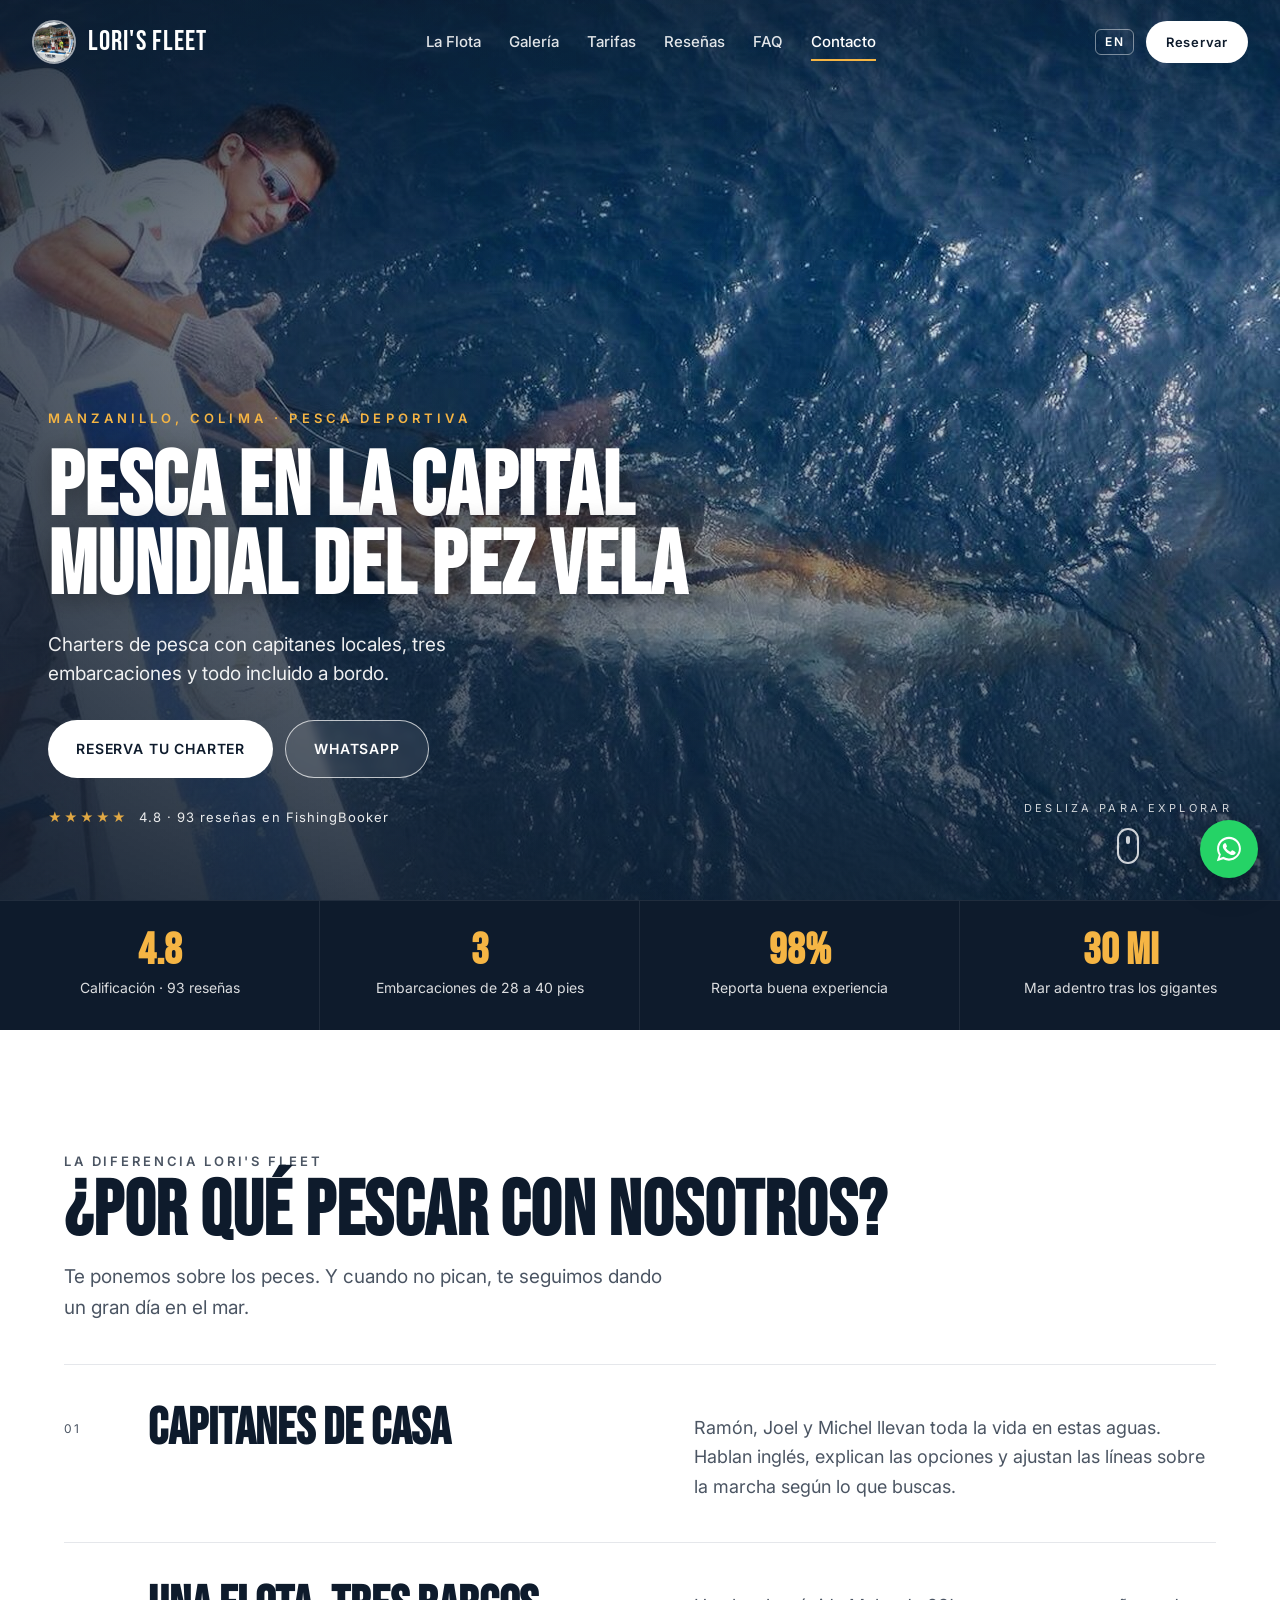
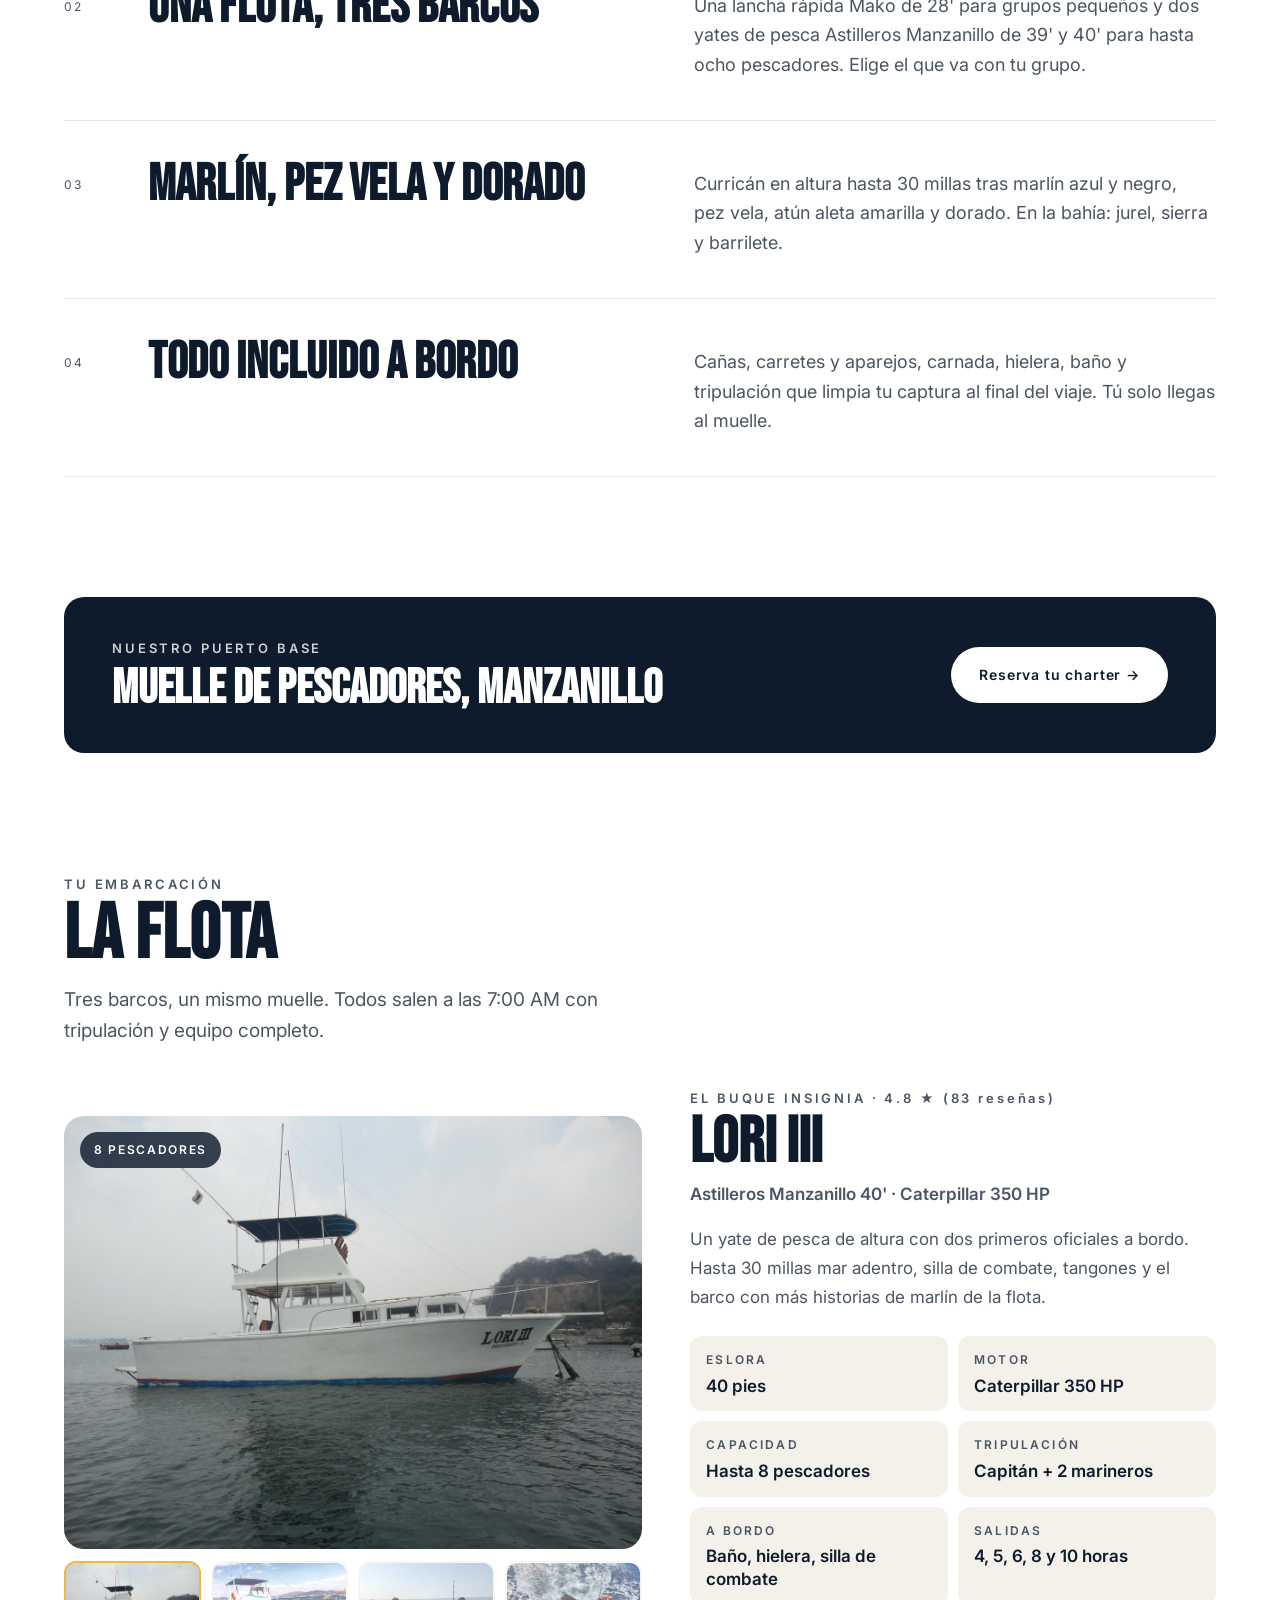
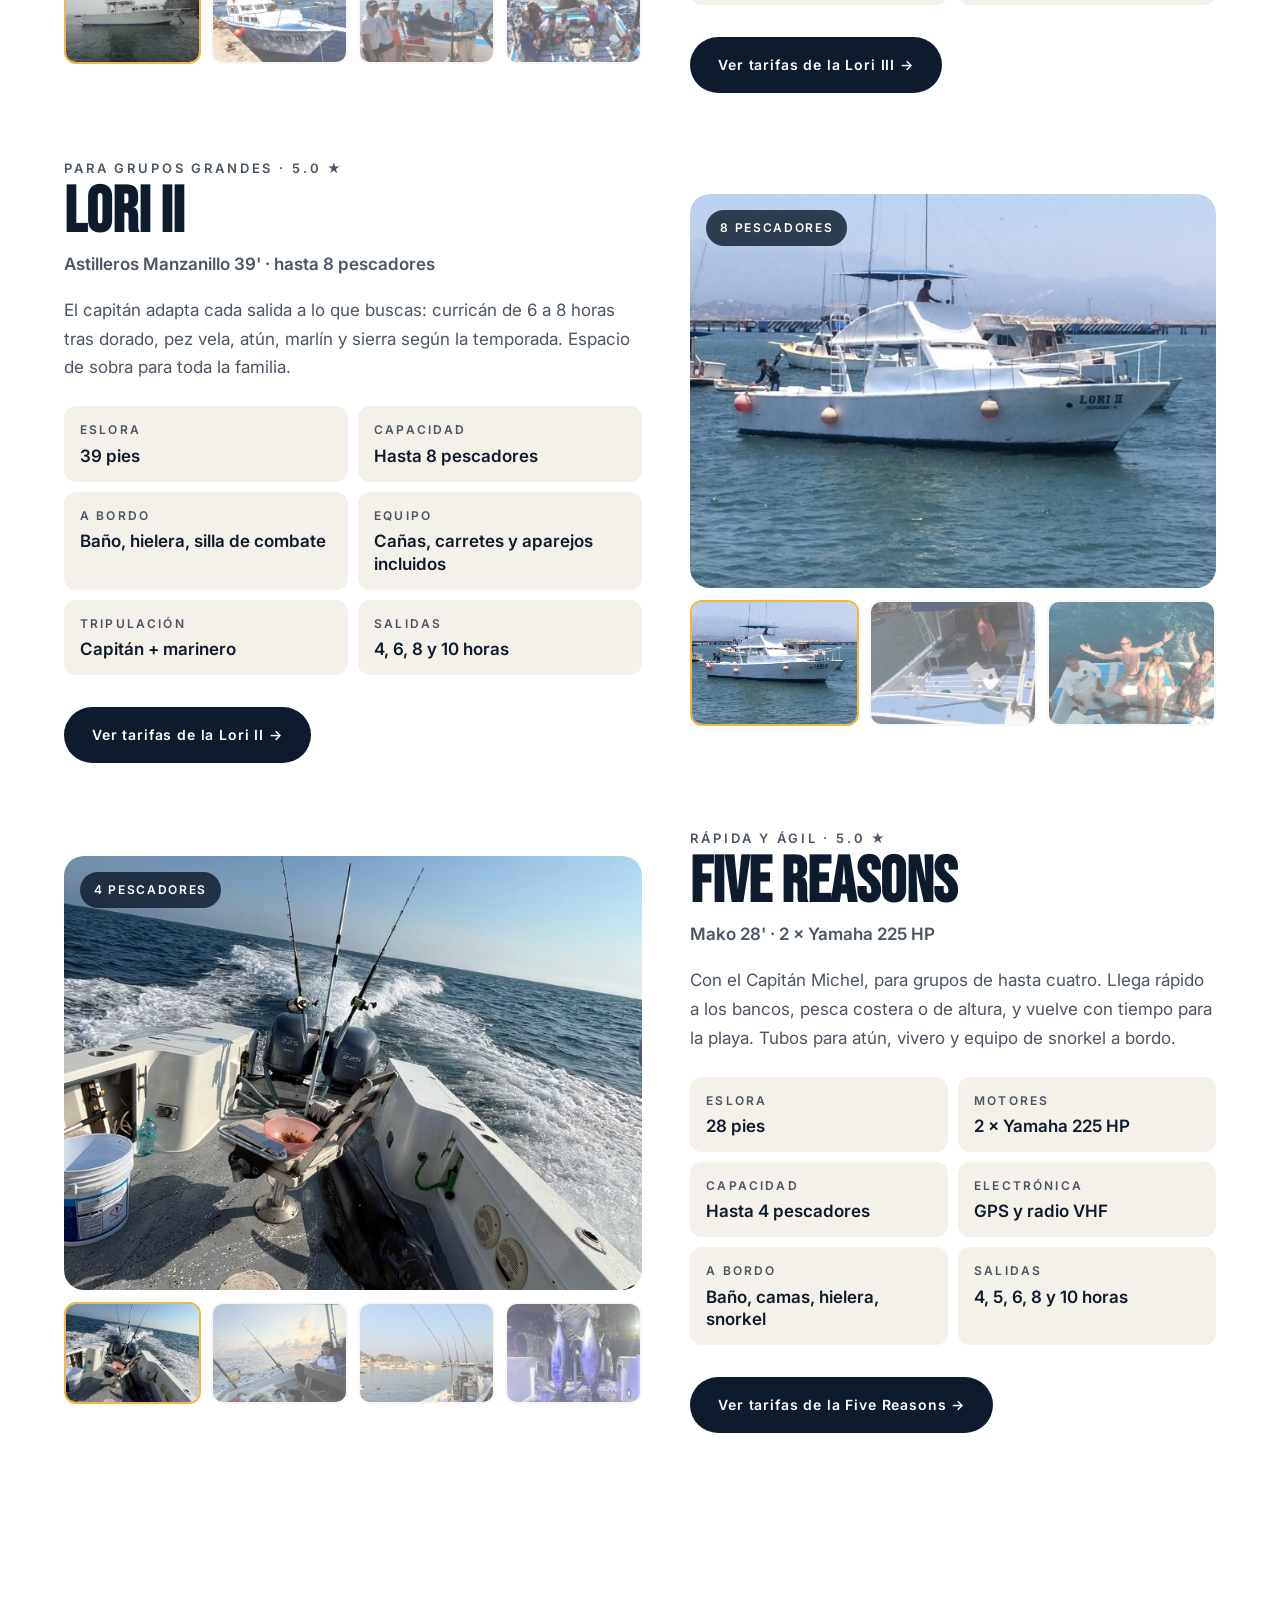
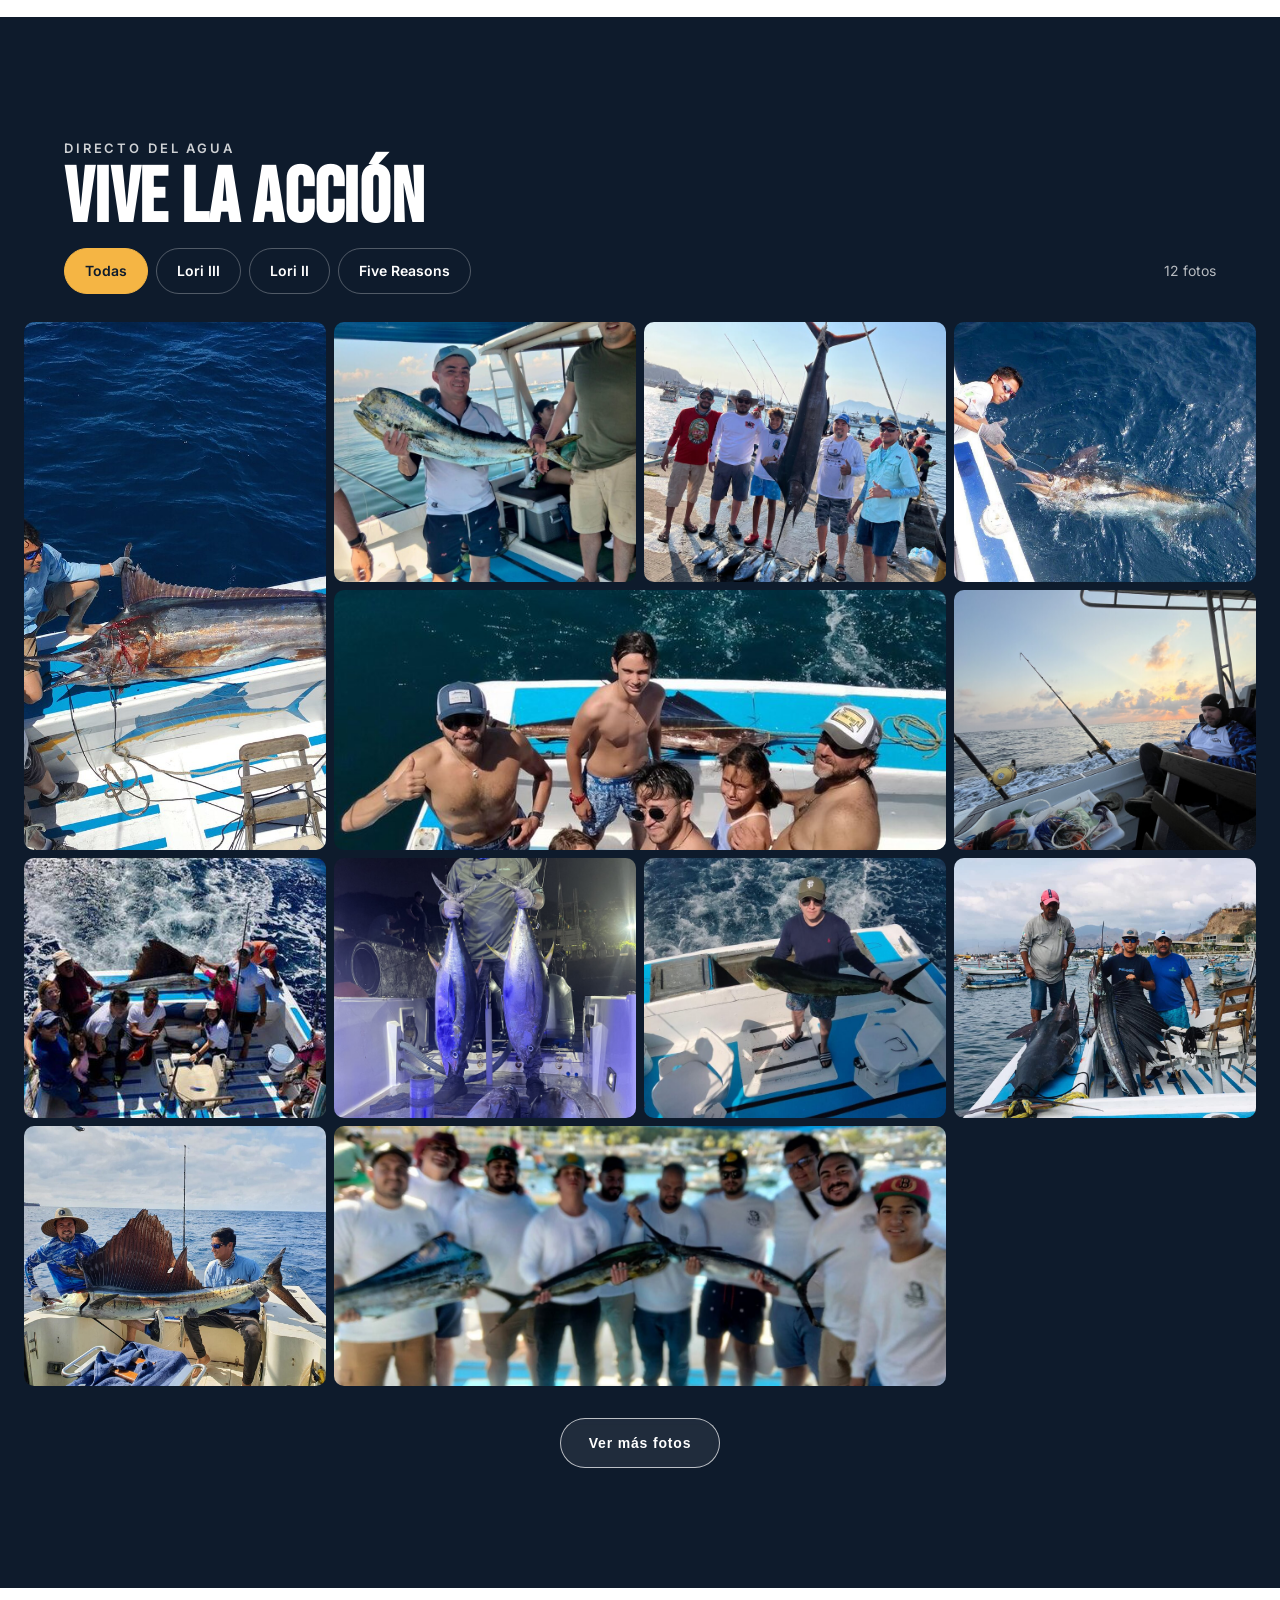
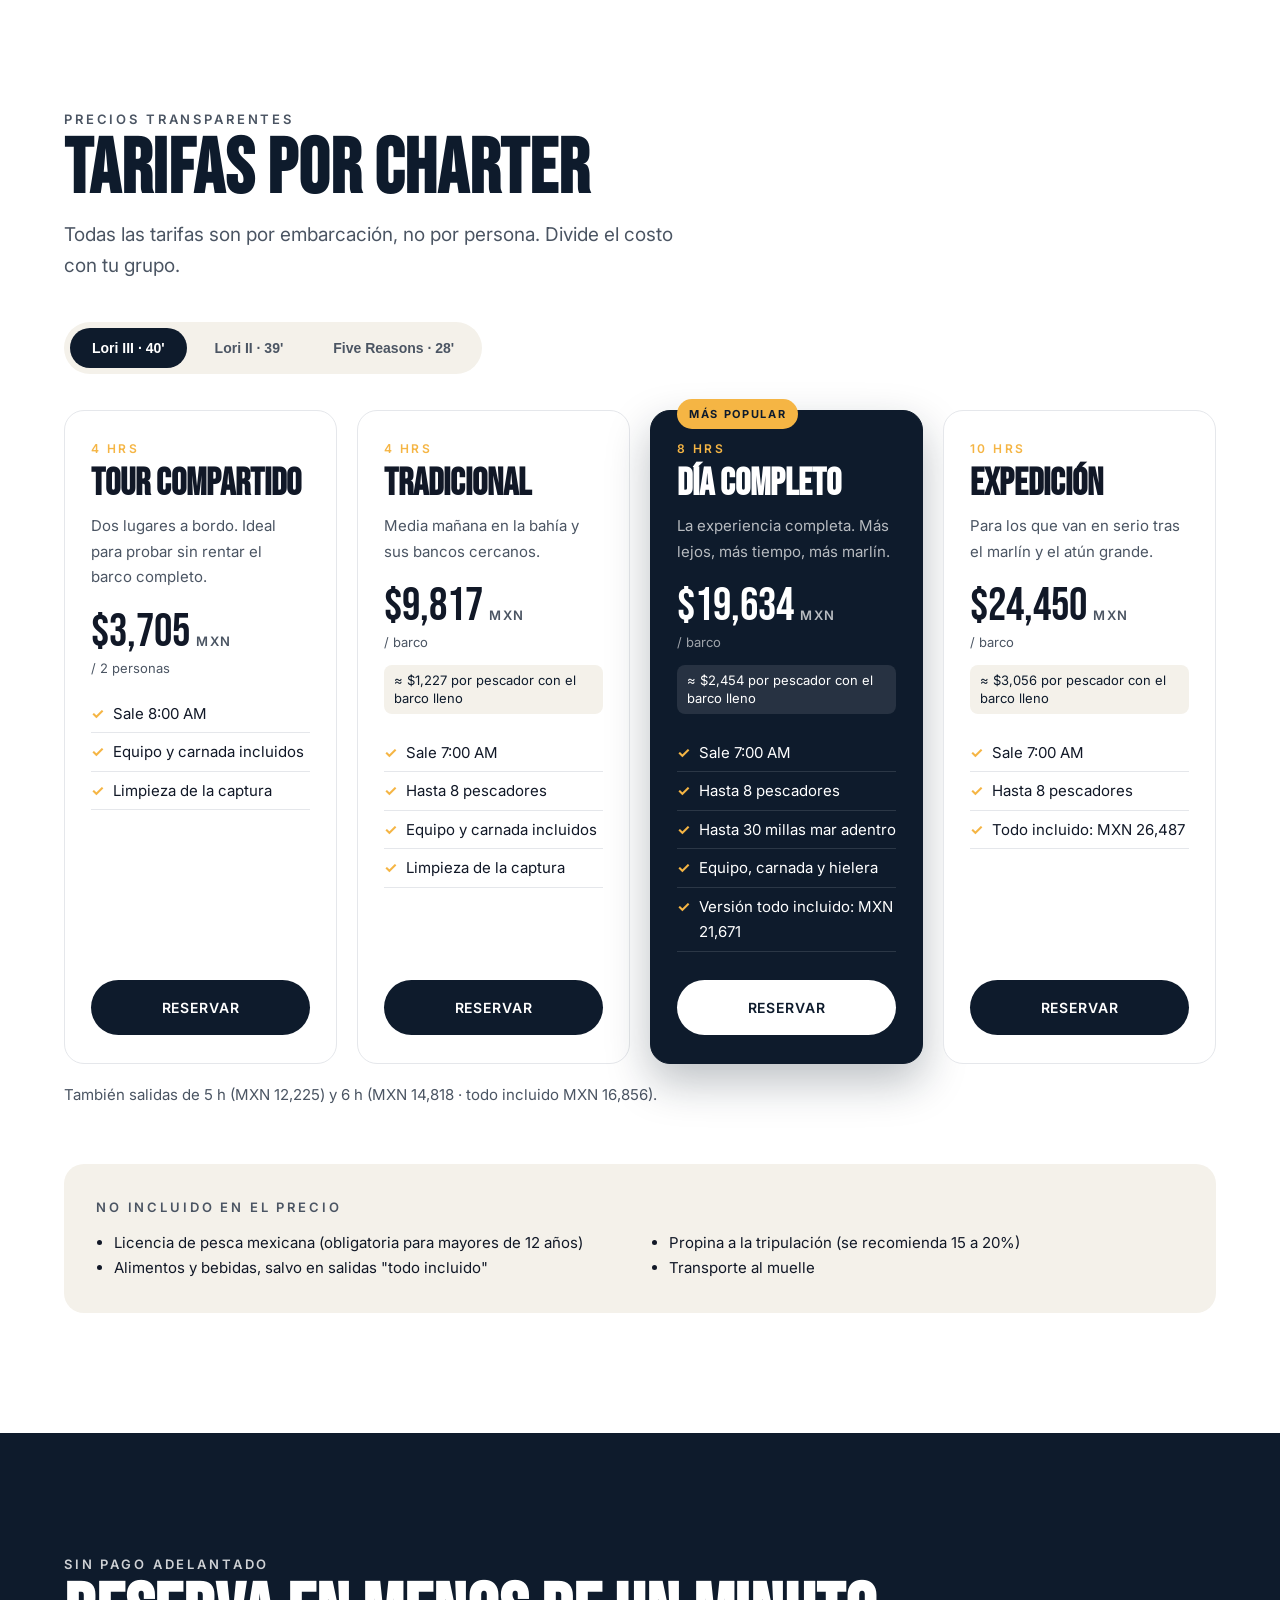
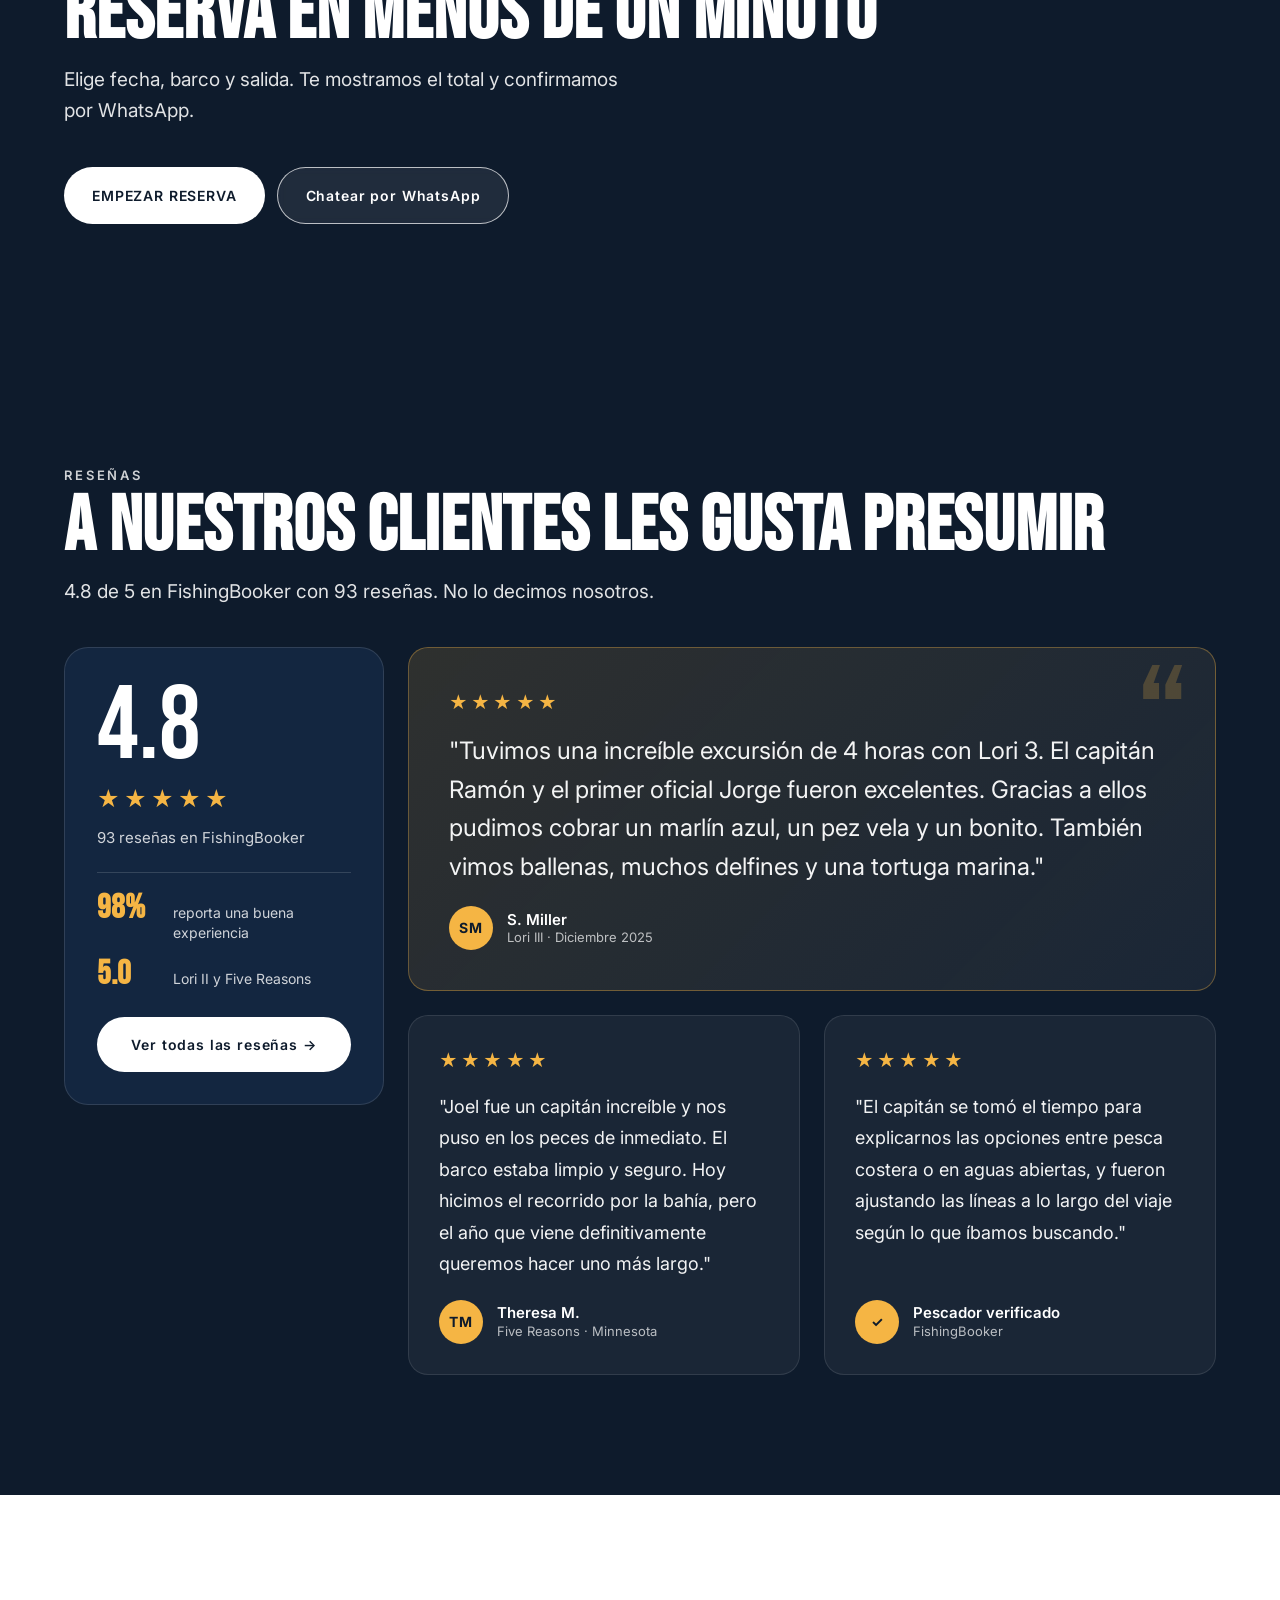
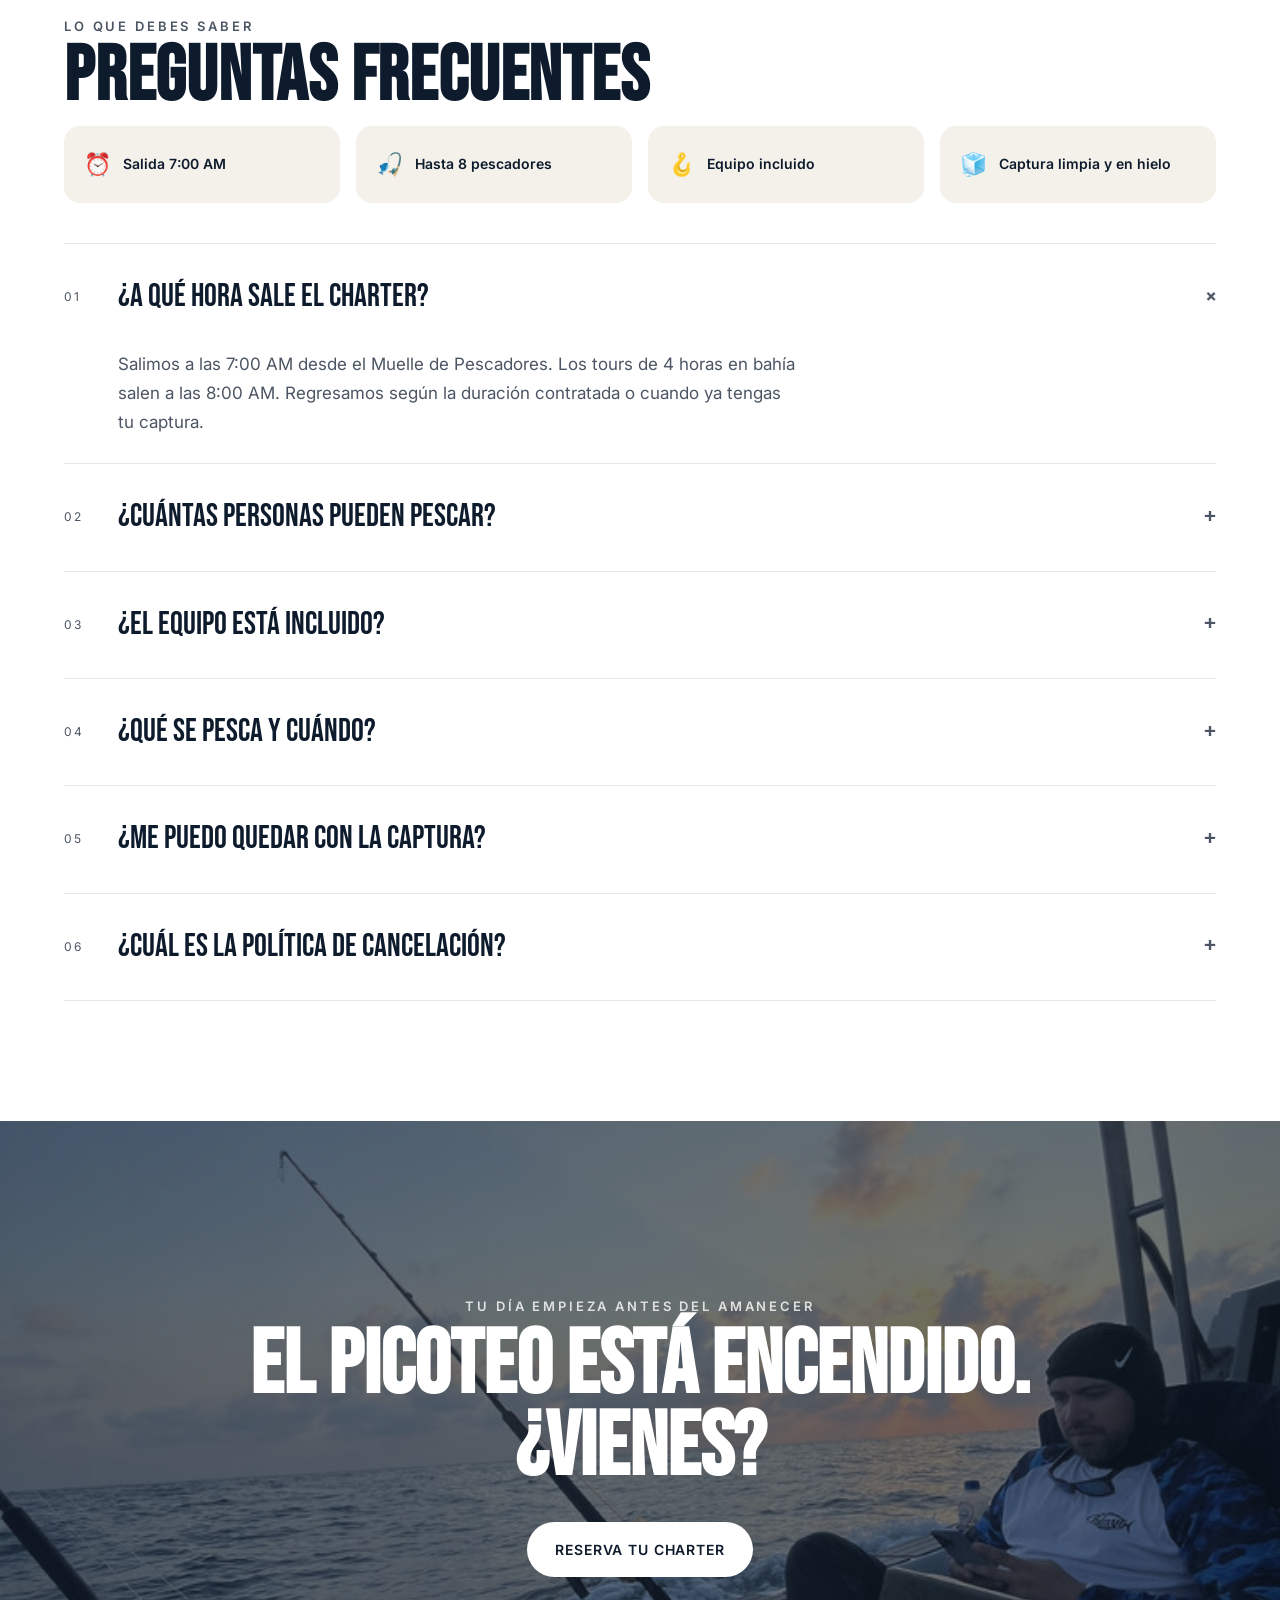
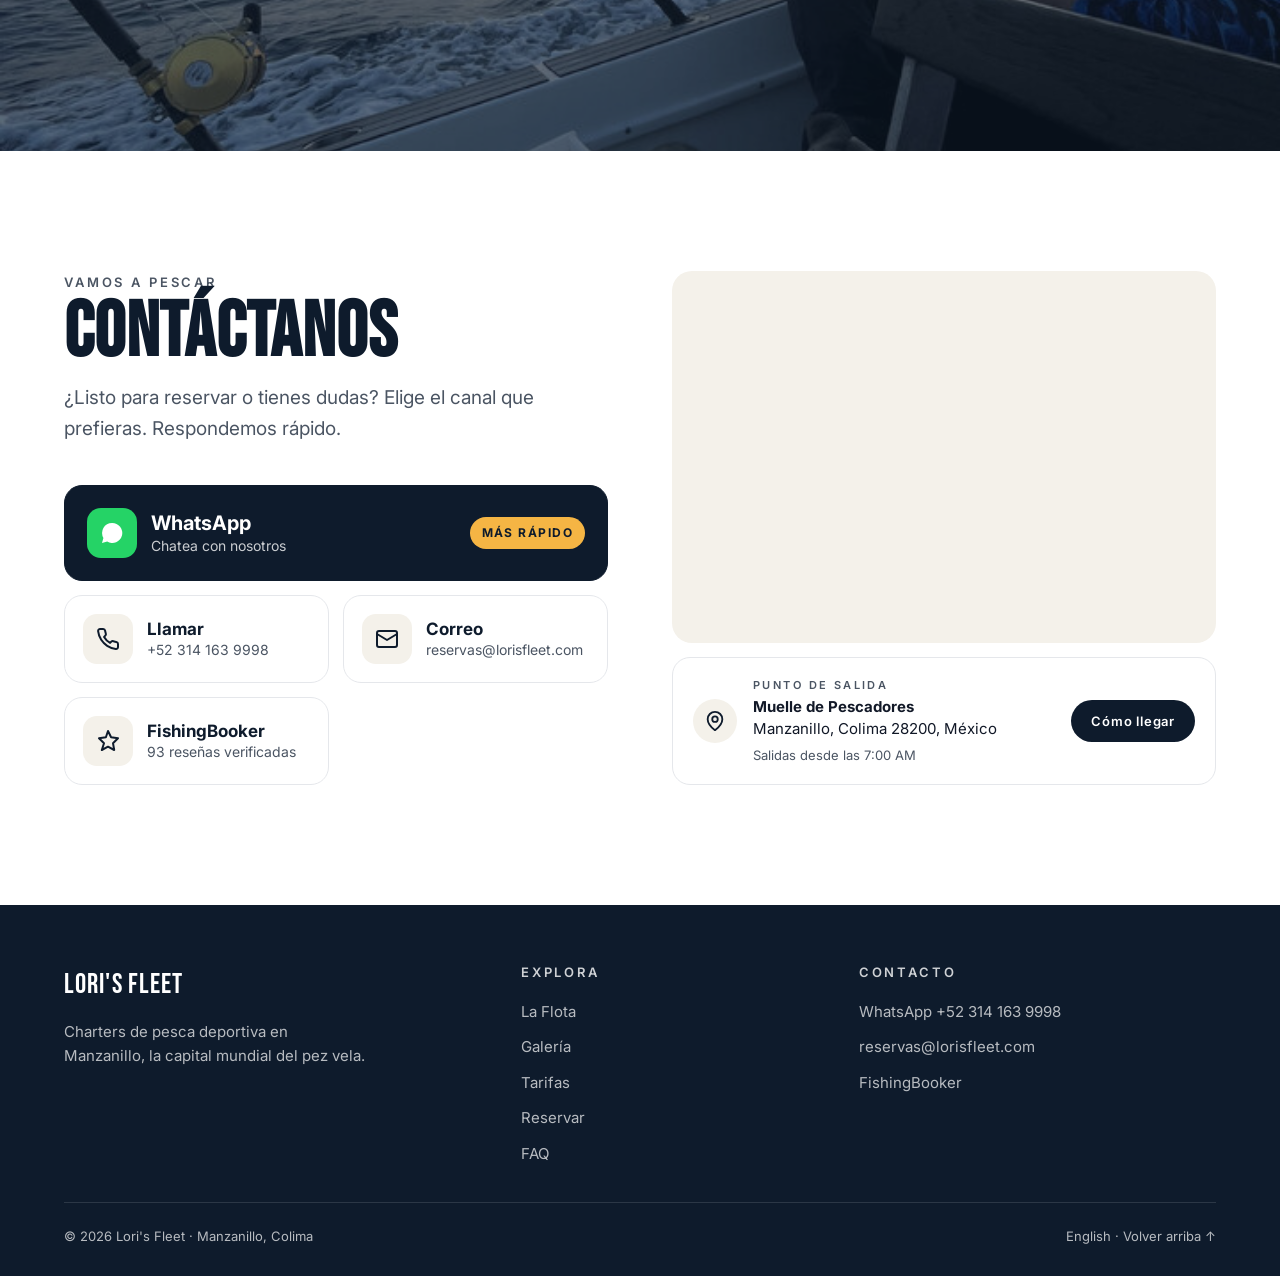
==== commit 652c0328: "Contacto: tarjetas por canal, ubicación con cómo llegar y pie de página en columnas Co-Authored-By: " ====
--- a/index.html
+++ b/index.html
@@ -430,26 +430,53 @@
     <div>
       <p class="eyebrow">VAMOS A PESCAR</p>
       <h2 class="h2">CONTÁCTANOS</h2>
-      <p class="lead">¿Listo para reservar o tienes dudas? Respondemos rápido por WhatsApp.</p>
-      <a class="btn btn-wa" href="https://wa.me/523141639998?text=Hola%2C%20quiero%20reservar%20un%20charter%20con%20Lori%27s%20Fleet" target="_blank" rel="noopener">Reservar por WhatsApp</a>
-      <dl class="contact-list">
-        <div><dt>LLAMA O ESCRIBE</dt><dd><a href="tel:+523141639998">+52 314 163 9998</a></dd></div>
-        <div><dt>CORREO</dt><dd><a href="mailto:reservas@lorisfleet.com">reservas@lorisfleet.com</a></dd></div>
-        <div><dt>UBICACIÓN</dt><dd>Muelle de Pescadores, Manzanillo, Colima 28200, México</dd></div>
-        <div><dt>TAMBIÉN EN</dt><dd><a href="https://fishingbooker.com/es/profile/view/292811" target="_blank" rel="noopener">FishingBooker · Lori's Fleet</a></dd></div>
-      </dl>
-    </div>
-    <div class="map">
-      <iframe title="Mapa del Muelle de Pescadores, Manzanillo" src="https://www.google.com/maps?q=Muelle+de+Pescadores,+Manzanillo,+Colima&output=embed" loading="lazy" referrerpolicy="no-referrer-when-downgrade"></iframe>
+      <p class="lead">¿Listo para reservar o tienes dudas? Elige el canal que prefieras. Respondemos rápido.</p>
+      <div class="channels">
+        <a class="ch ch-wa" href="https://wa.me/523141639998?text=Hola%2C%20quiero%20reservar%20un%20charter%20con%20Lori%27s%20Fleet" target="_blank" rel="noopener">
+          <span class="ch-ic"><svg viewBox="0 0 24 24" width="24" height="24" fill="currentColor" aria-hidden="true"><path d="M17.5 14.4c-.3-.1-1.7-.8-2-.9-.3-.1-.5-.1-.7.1-.2.3-.8.9-.9 1.1-.2.2-.3.2-.6.1-1.7-.8-2.8-1.5-3.9-3.3-.3-.5.3-.5.9-1.6.1-.2 0-.4 0-.5-.1-.1-.7-1.6-.9-2.2-.2-.6-.5-.5-.7-.5h-.6c-.2 0-.5.1-.8.4-.3.3-1 1-1 2.5s1.1 2.9 1.2 3.1c.1.2 2.1 3.2 5.1 4.5 1.9.8 2.6.9 3.6.7.6-.1 1.7-.7 2-1.4.2-.7.2-1.3.2-1.4-.1-.1-.3-.2-.6-.3zM12 2a10 10 0 0 0-8.6 15L2 22l5.2-1.4A10 10 0 1 0 12 2z"/></svg></span><span class="ch-tx"><b>WhatsApp</b><small>Chatea con nosotros</small></span><em>Más rápido</em>
+        </a>
+        <a class="ch" href="tel:+523141639998">
+          <span class="ch-ic"><svg viewBox="0 0 24 24" width="24" height="24" fill="none" stroke="currentColor" stroke-width="2" stroke-linecap="round" stroke-linejoin="round" aria-hidden="true"><path d="M22 16.9v3a2 2 0 0 1-2.2 2 19.8 19.8 0 0 1-8.6-3.1 19.5 19.5 0 0 1-6-6A19.8 19.8 0 0 1 2.1 4.2 2 2 0 0 1 4.1 2h3a2 2 0 0 1 2 1.7c.1 1 .4 1.9.7 2.8a2 2 0 0 1-.5 2.1L8.1 9.9a16 16 0 0 0 6 6l1.3-1.3a2 2 0 0 1 2.1-.4c.9.3 1.8.6 2.8.7a2 2 0 0 1 1.7 2z"/></svg></span><span class="ch-tx"><b>Llamar</b><small>+52 314 163 9998</small></span>
+        </a>
+        <a class="ch" href="mailto:reservas@lorisfleet.com">
+          <span class="ch-ic"><svg viewBox="0 0 24 24" width="24" height="24" fill="none" stroke="currentColor" stroke-width="2" stroke-linecap="round" stroke-linejoin="round" aria-hidden="true"><rect x="2" y="4" width="20" height="16" rx="2"/><path d="m22 7-10 6L2 7"/></svg></span><span class="ch-tx"><b>Correo</b><small>reservas@lorisfleet.com</small></span>
+        </a>
+        <a class="ch" href="https://fishingbooker.com/es/profile/view/292811" target="_blank" rel="noopener">
+          <span class="ch-ic"><svg viewBox="0 0 24 24" width="24" height="24" fill="none" stroke="currentColor" stroke-width="2" stroke-linecap="round" stroke-linejoin="round" aria-hidden="true"><path d="m12 2 3.1 6.3 6.9 1-5 4.9 1.2 6.8-6.2-3.3-6.2 3.3L8 14.2 3 9.3l6.9-1z"/></svg></span><span class="ch-tx"><b>FishingBooker</b><small>93 reseñas verificadas</small></span>
+        </a>
+      </div>
+    </div>
+    <div class="place">
+      <div class="map">
+        <iframe title="Mapa del Muelle de Pescadores, Manzanillo" src="https://www.google.com/maps?q=Muelle+de+Pescadores,+Manzanillo,+Colima&amp;output=embed" loading="lazy" referrerpolicy="no-referrer-when-downgrade"></iframe>
+      </div>
+      <div class="place-card">
+        <span class="place-ic"><svg viewBox="0 0 24 24" width="22" height="22" fill="none" stroke="currentColor" stroke-width="2" stroke-linecap="round" stroke-linejoin="round" aria-hidden="true"><path d="M20 10c0 6-8 12-8 12S4 16 4 10a8 8 0 1 1 16 0z"/><circle cx="12" cy="10" r="3"/></svg></span>
+        <div><p class="eyebrow">PUNTO DE SALIDA</p><p class="place-addr"><b>Muelle de Pescadores</b><br>Manzanillo, Colima 28200, México</p><p class="place-dep">Salidas desde las 7:00 AM</p></div>
+        <a class="btn btn-dark btn-sm" href="https://www.google.com/maps/dir/?api=1&amp;destination=Muelle+de+Pescadores,+Manzanillo,+Colima" target="_blank" rel="noopener">Cómo llegar</a>
+      </div>
     </div>
   </div>
 </section>
 
 <footer class="footer">
-  <div class="wrap footer-in">
-    <span class="brand-name">LORI'S FLEET</span>
-    <nav><a href="#flota">La Flota</a><a href="#galeria">Galería</a><a href="#tarifas">Tarifas</a><a href="#faq">FAQ</a><a href="#contacto">Contacto</a></nav>
-    <span class="copy">© <span id="year"></span> Lori's Fleet · Manzanillo, Colima · <a href="en/" lang="en">English</a></span>
+  <div class="wrap">
+    <div class="footer-top">
+      <div class="footer-brand">
+        <span class="brand-name">LORI'S FLEET</span>
+        <p>Charters de pesca deportiva en Manzanillo, la capital mundial del pez vela.</p>
+      </div>
+      <div class="footer-col"><p class="eyebrow light">EXPLORA</p><nav><a href="#flota">La Flota</a><a href="#galeria">Galería</a><a href="#tarifas">Tarifas</a><a href="#reservar">Reservar</a><a href="#faq">FAQ</a></nav></div>
+      <div class="footer-col"><p class="eyebrow light">CONTACTO</p>
+        <a href="https://wa.me/523141639998" target="_blank" rel="noopener">WhatsApp +52 314 163 9998</a>
+        <a href="mailto:reservas@lorisfleet.com">reservas@lorisfleet.com</a>
+        <a href="https://fishingbooker.com/es/profile/view/292811" target="_blank" rel="noopener">FishingBooker</a>
+      </div>
+    </div>
+    <div class="footer-bottom">
+      <span class="copy">© <span id="year"></span> Lori's Fleet · Manzanillo, Colima</span>
+      <span class="copy"><a href="en/" lang="en">English</a> · <a href="#inicio">Volver arriba ↑</a></span>
+    </div>
   </div>
 </footer>
 
--- a/styles.css
+++ b/styles.css
@@ -172,8 +172,6 @@
 
 /* footer */
 .footer{background:var(--navy);color:rgba(255,255,255,.7);padding:40px 0}
-.footer-in{display:flex;align-items:center;justify-content:space-between;gap:24px;flex-wrap:wrap}
-.footer nav{display:flex;gap:24px;font-size:14px}
 .footer .brand-name{color:#fff}
 .copy{font-size:13px}
 
@@ -234,8 +232,7 @@
   .quick{grid-template-columns:repeat(2,1fr)}
   .contact{grid-template-columns:1fr;gap:32px}
   details p{margin-left:0}
-  .footer-in{flex-direction:column;align-items:flex-start}
-}
+  }
 
 /* selector de idioma */
 .lang{font-size:12px;font-weight:600;letter-spacing:.1em;color:#fff;border:1px solid rgba(255,255,255,.45);border-radius:6px;padding:6px 9px;line-height:1}
@@ -404,3 +401,38 @@
 .lb-n{margin:0;font-size:13px;letter-spacing:.14em;color:rgba(255,255,255,.7)}
 .lightbox button:hover{opacity:1}
 @media (max-width:768px){.g-bar{margin-bottom:20px}.g-chip{padding:9px 16px;font-size:13px}.lightbox img{max-height:76vh}}
+
+/* contacto */
+.contact{align-items:stretch}
+.channels{display:grid;grid-template-columns:1fr 1fr;gap:14px;margin-top:8px}
+.ch{position:relative;display:flex;align-items:center;gap:14px;padding:18px;border:1.5px solid var(--line);border-radius:18px;background:#fff;transition:transform .2s,box-shadow .2s,border-color .2s;min-width:0}
+.ch:hover{transform:translateY(-3px);box-shadow:0 12px 28px rgba(14,27,44,.1);border-color:var(--navy)}
+.ch-ic{flex:none;width:50px;height:50px;border-radius:14px;background:var(--sand);color:var(--navy);display:grid;place-items:center}
+.ch-tx{display:grid;min-width:0;line-height:1.35}
+.ch-tx b{font-size:17px;color:var(--navy)}
+.ch-tx small{font-size:14px;color:var(--muted);overflow-wrap:anywhere}
+.ch-wa{grid-column:1/-1;background:var(--navy);border-color:var(--navy);padding:22px}
+.ch-wa .ch-ic{background:var(--wa);color:#fff}
+.ch-wa .ch-tx b{color:#fff;font-size:20px}
+.ch-wa .ch-tx small{color:rgba(255,255,255,.78)}
+.ch-wa em{margin-left:auto;font-style:normal;font-size:12px;font-weight:700;letter-spacing:.12em;text-transform:uppercase;background:var(--accent);color:var(--navy);padding:6px 12px;border-radius:999px}
+.ch-wa:hover{border-color:var(--wa)}
+.place{display:flex;flex-direction:column;gap:14px}
+.place .map{flex:1;min-height:320px;aspect-ratio:auto}
+.place-card{display:flex;align-items:center;gap:16px;padding:18px 20px;border:1.5px solid var(--line);border-radius:18px;background:#fff}
+.place-ic{flex:none;width:44px;height:44px;border-radius:50%;background:var(--sand);color:var(--navy);display:grid;place-items:center}
+.place-card .eyebrow{font-size:11px;margin-bottom:2px}
+.place-addr{margin:0;line-height:1.45;font-size:15px}
+.place-dep{margin:4px 0 0;font-size:13px;color:var(--muted)}
+.place-card .btn{margin-left:auto;flex:none}
+.footer{padding:56px 0 28px}
+.footer-top{display:grid;grid-template-columns:1.4fr 1fr 1.2fr;gap:40px;padding-bottom:36px;border-bottom:1px solid rgba(255,255,255,.12)}
+.footer-brand p{margin:12px 0 0;max-width:34ch;font-size:15px;line-height:1.6}
+.footer-col{display:flex;flex-direction:column;gap:10px;font-size:15px}
+.footer-col .eyebrow{margin-bottom:6px}
+.footer-col nav{display:flex;flex-direction:column;gap:10px}
+.footer a{transition:color .15s}
+.footer a:hover{color:#fff}
+.footer-bottom{display:flex;justify-content:space-between;gap:16px;flex-wrap:wrap;padding-top:22px;font-size:13px}
+@media (max-width:1024px){.contact{grid-template-columns:1fr}.place .map{min-height:300px}}
+@media (max-width:768px){.channels{grid-template-columns:1fr}.footer-top{grid-template-columns:1fr;gap:28px}.place-card{flex-wrap:wrap}.place-card .btn{margin-left:60px}}
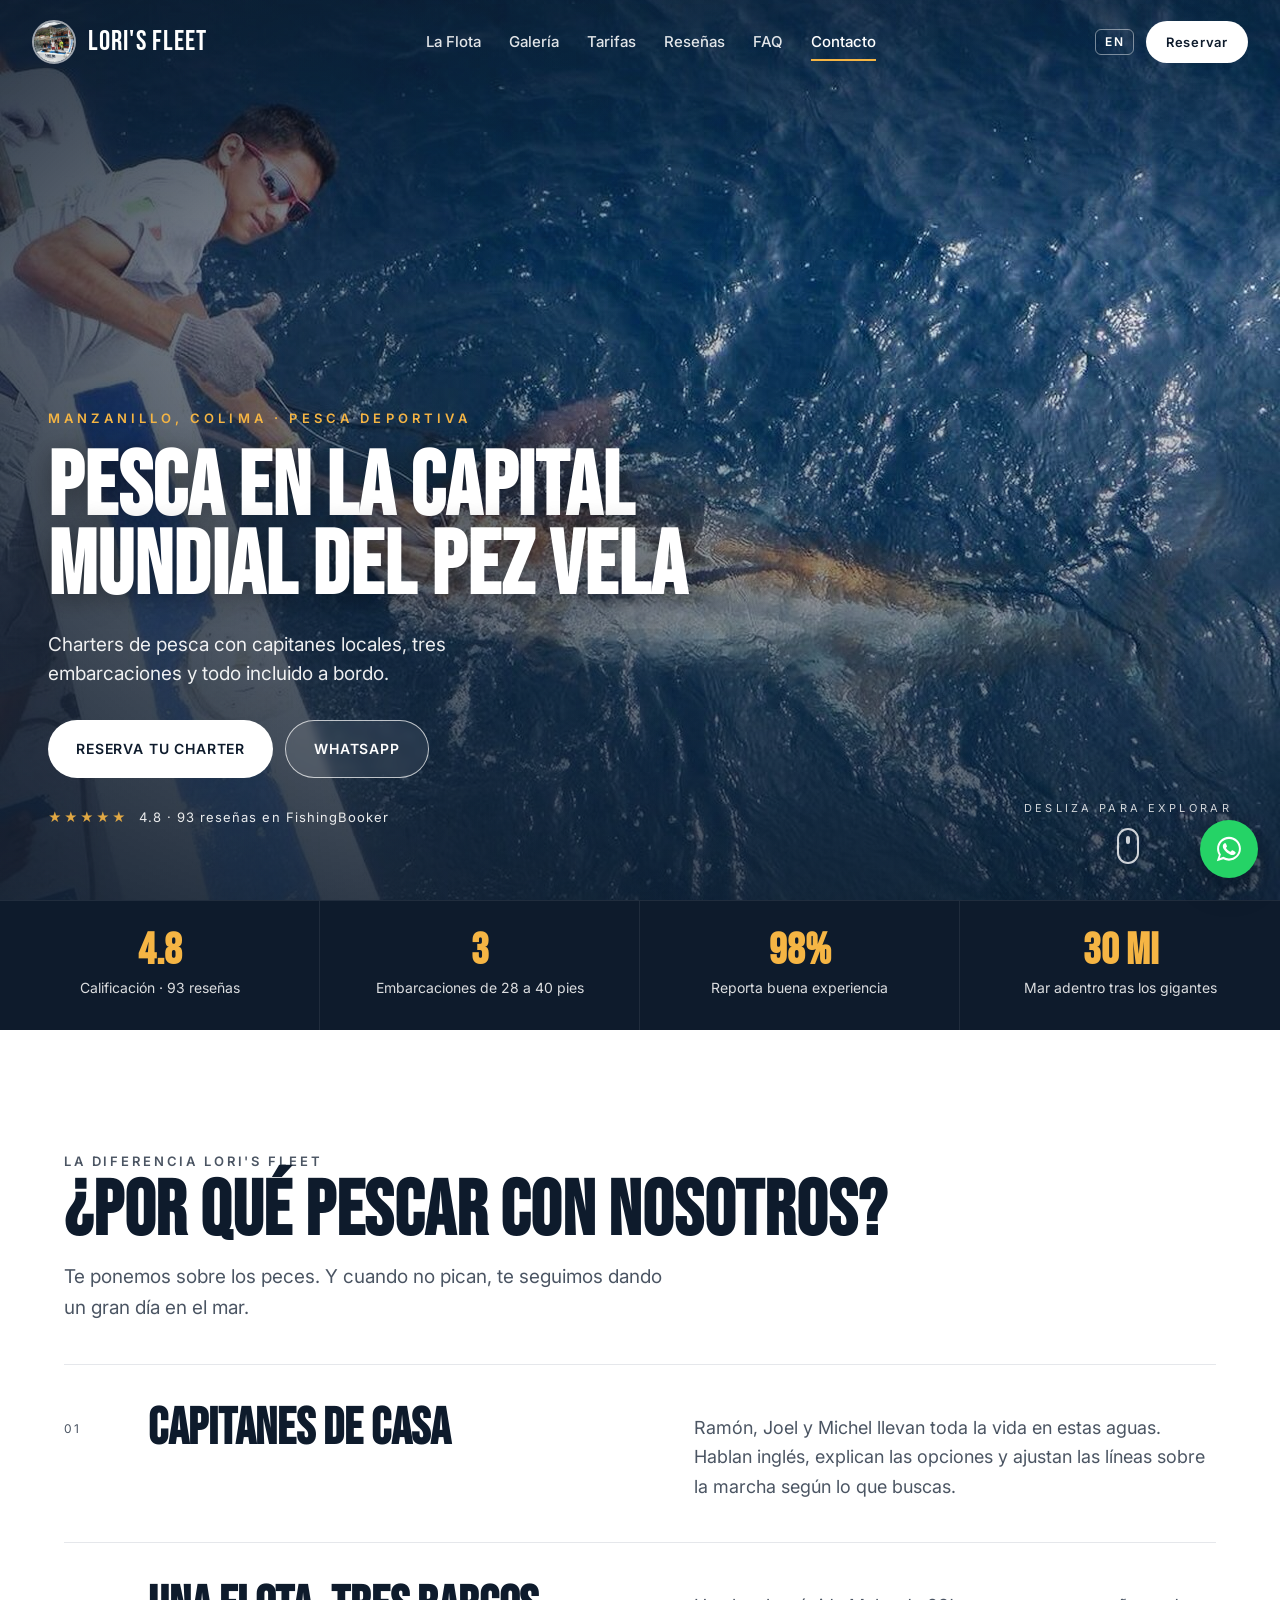
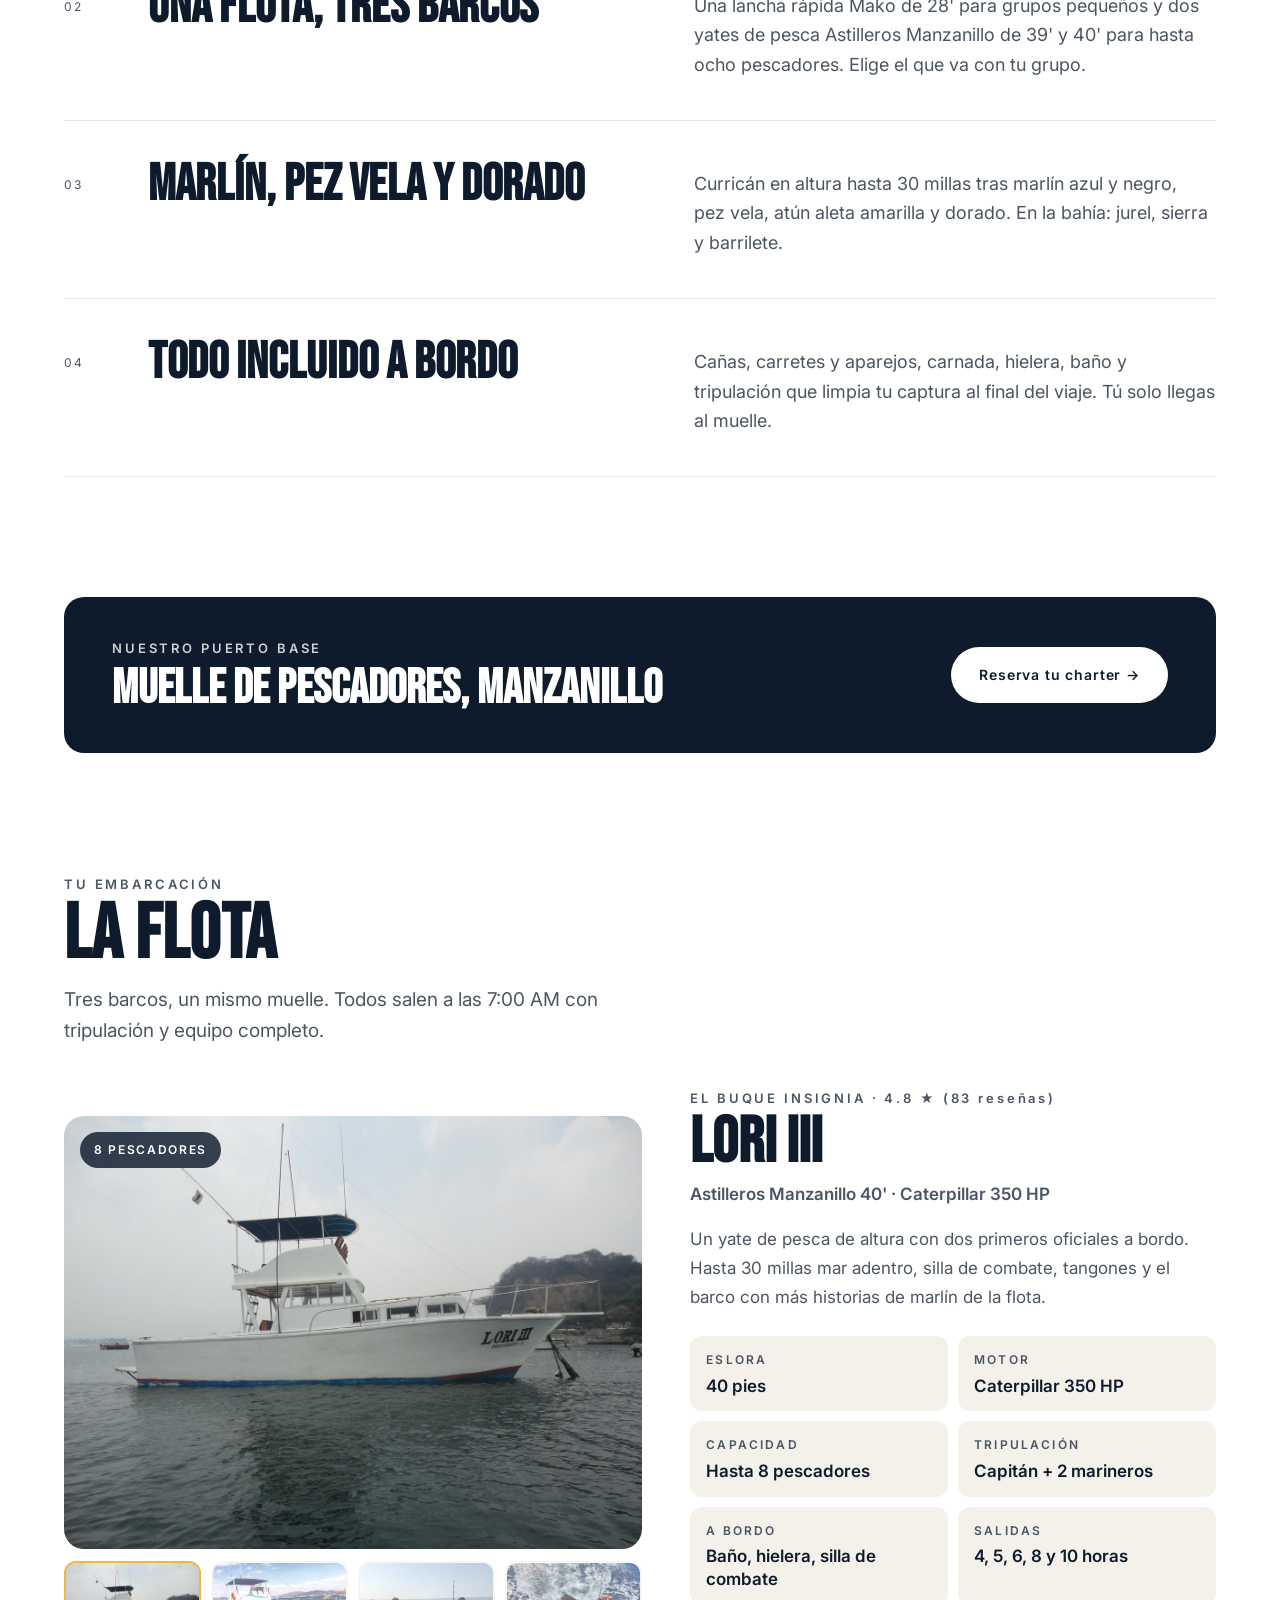
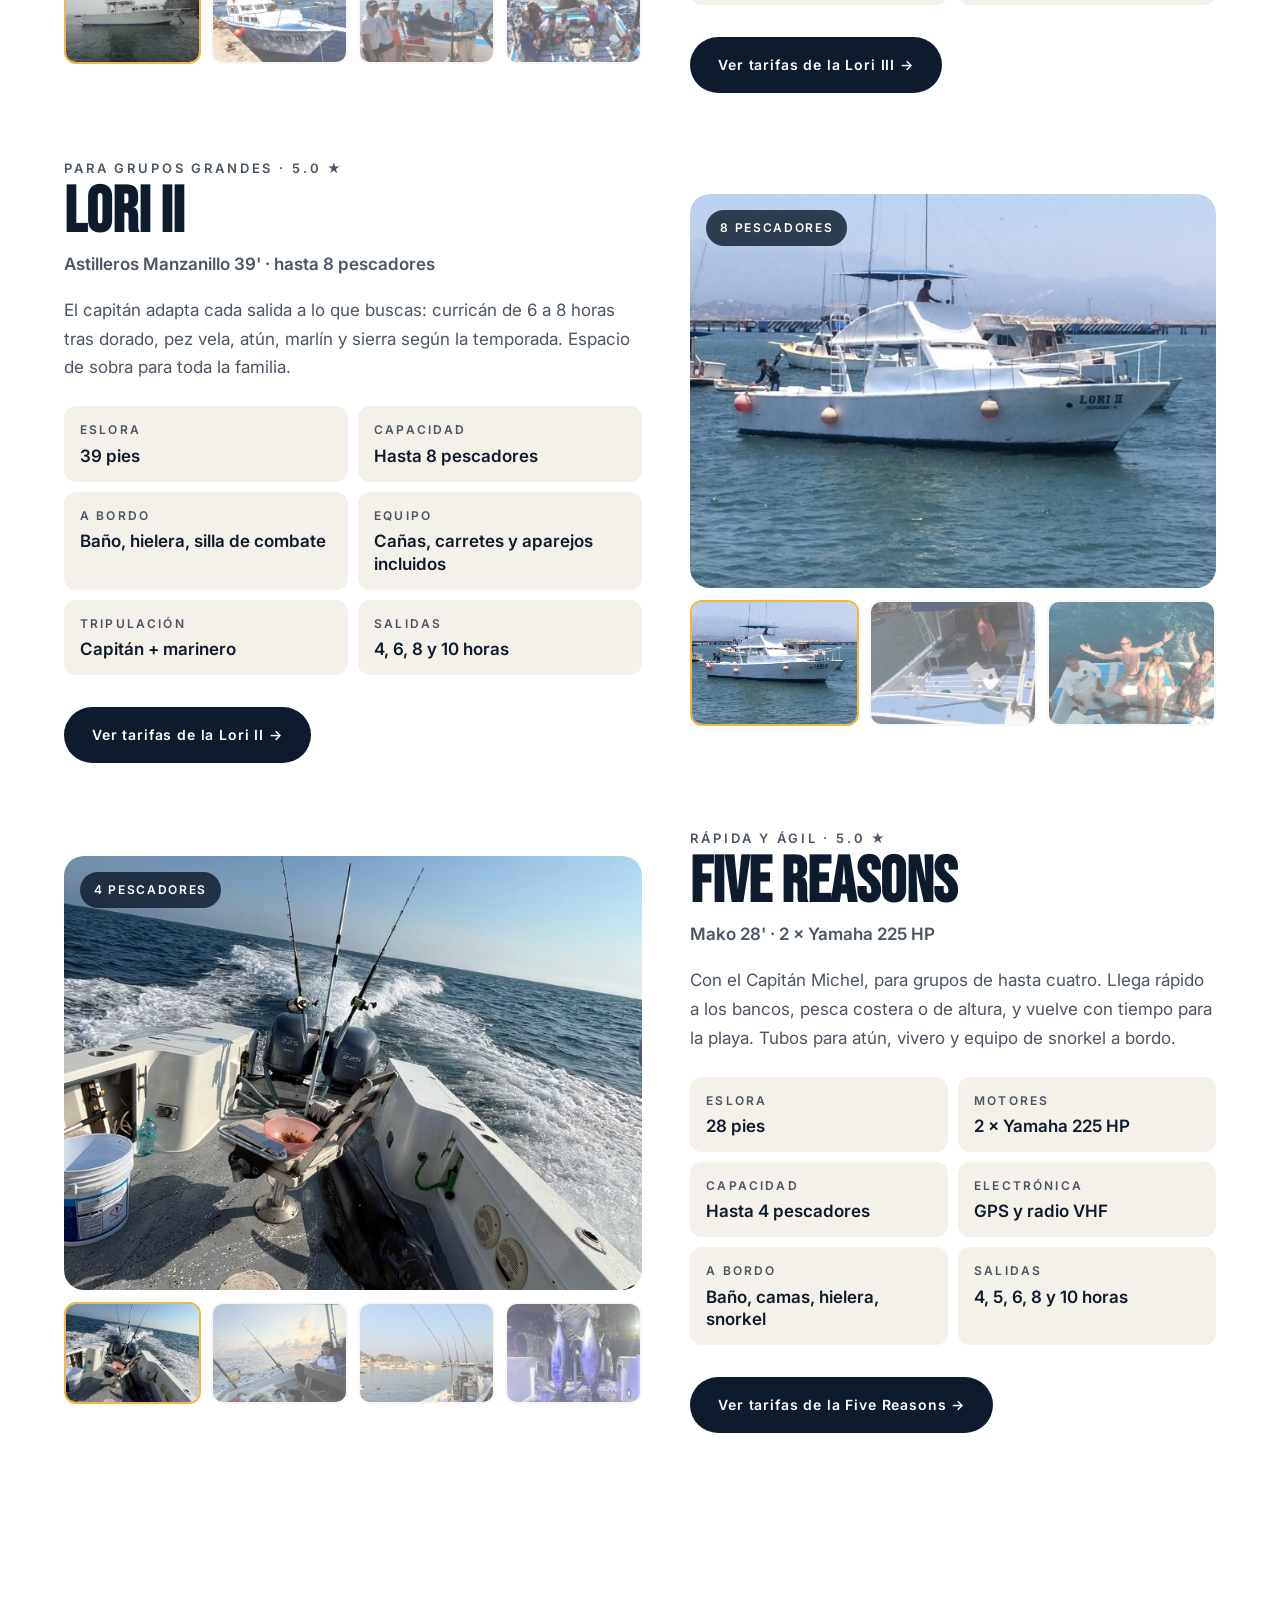
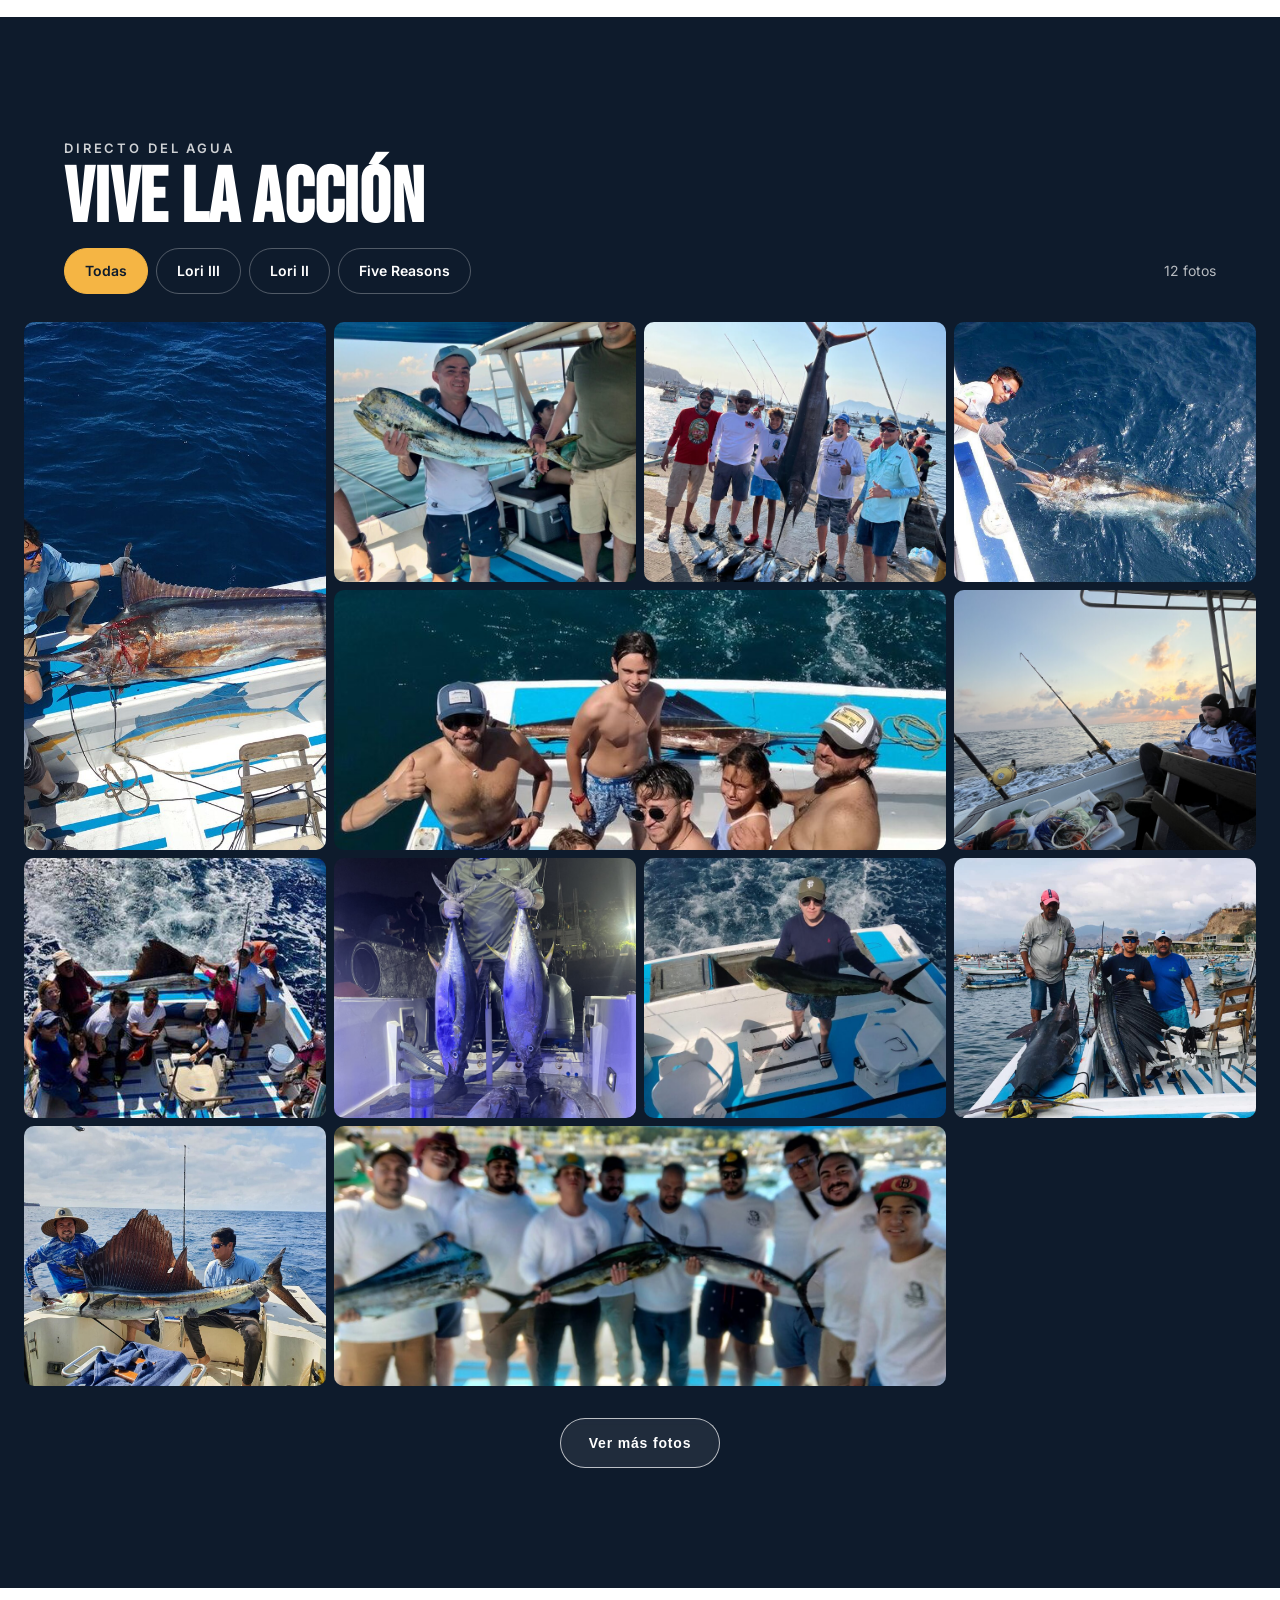
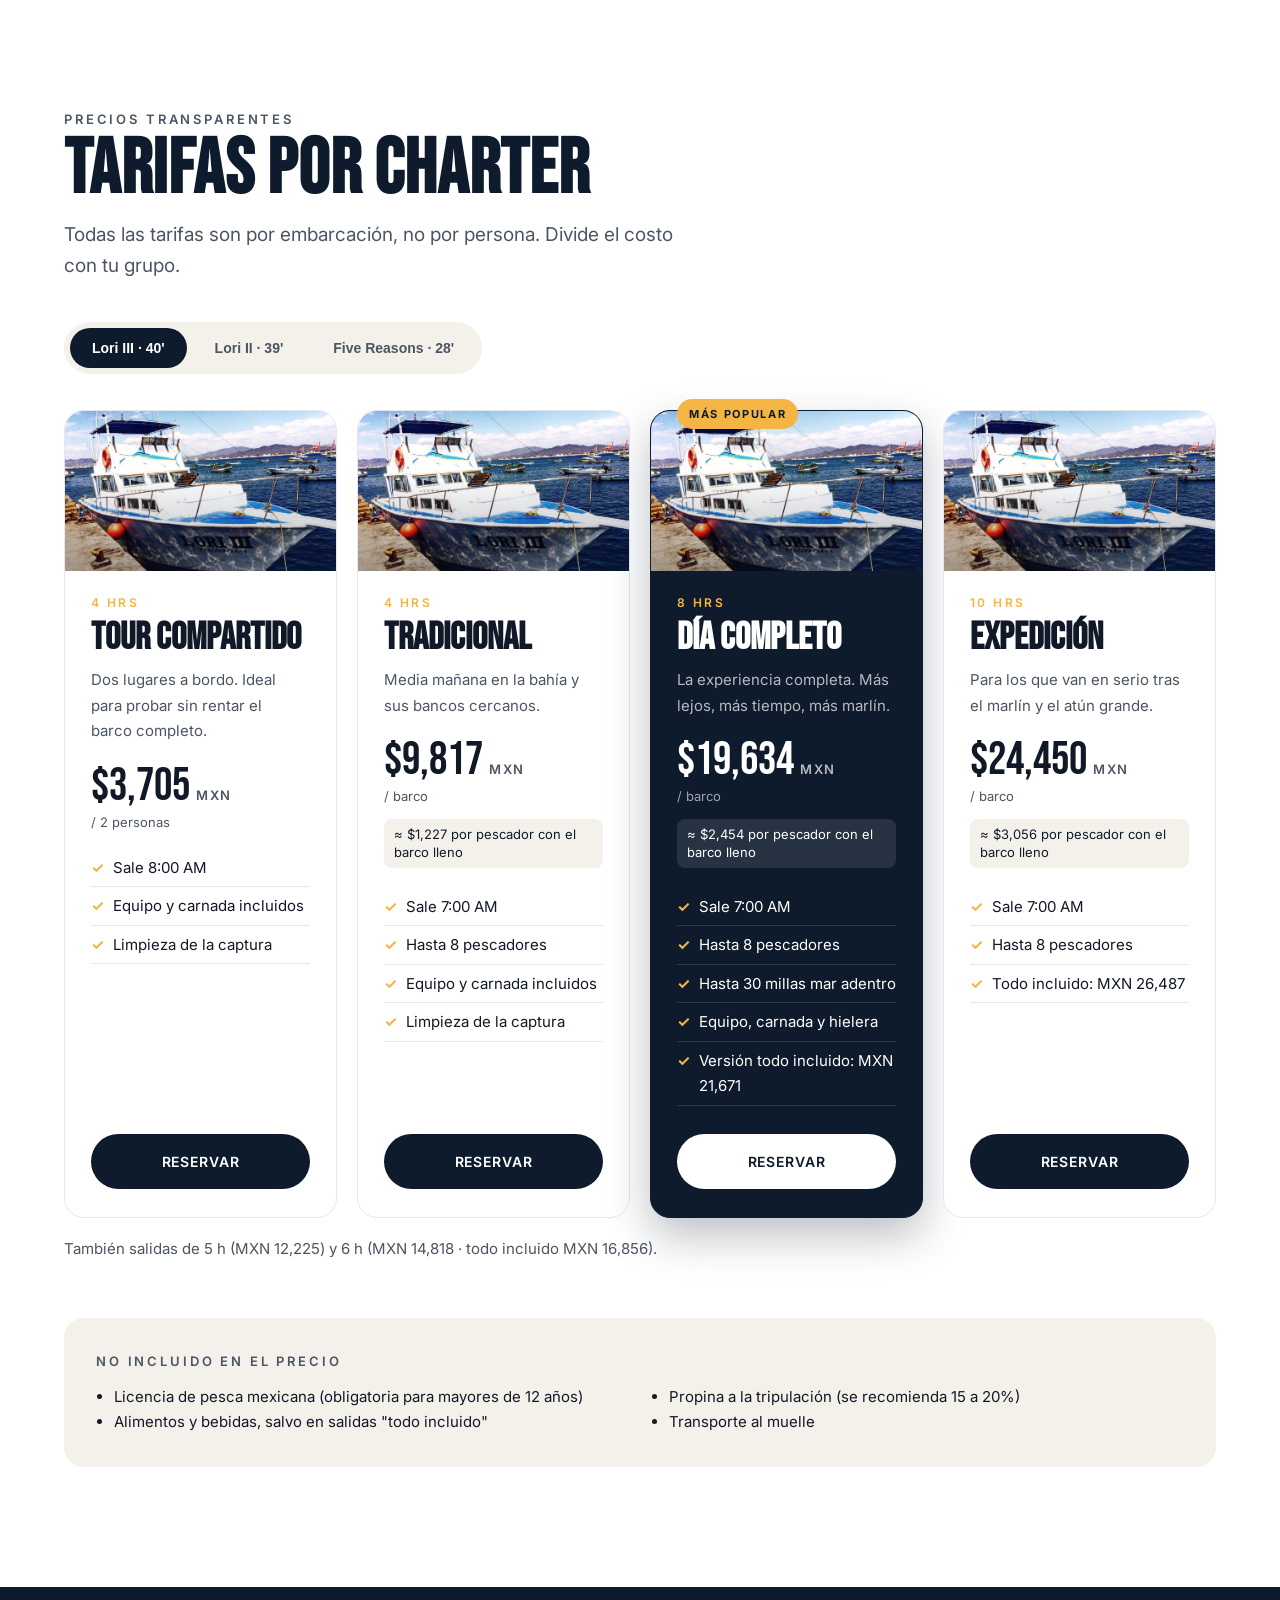
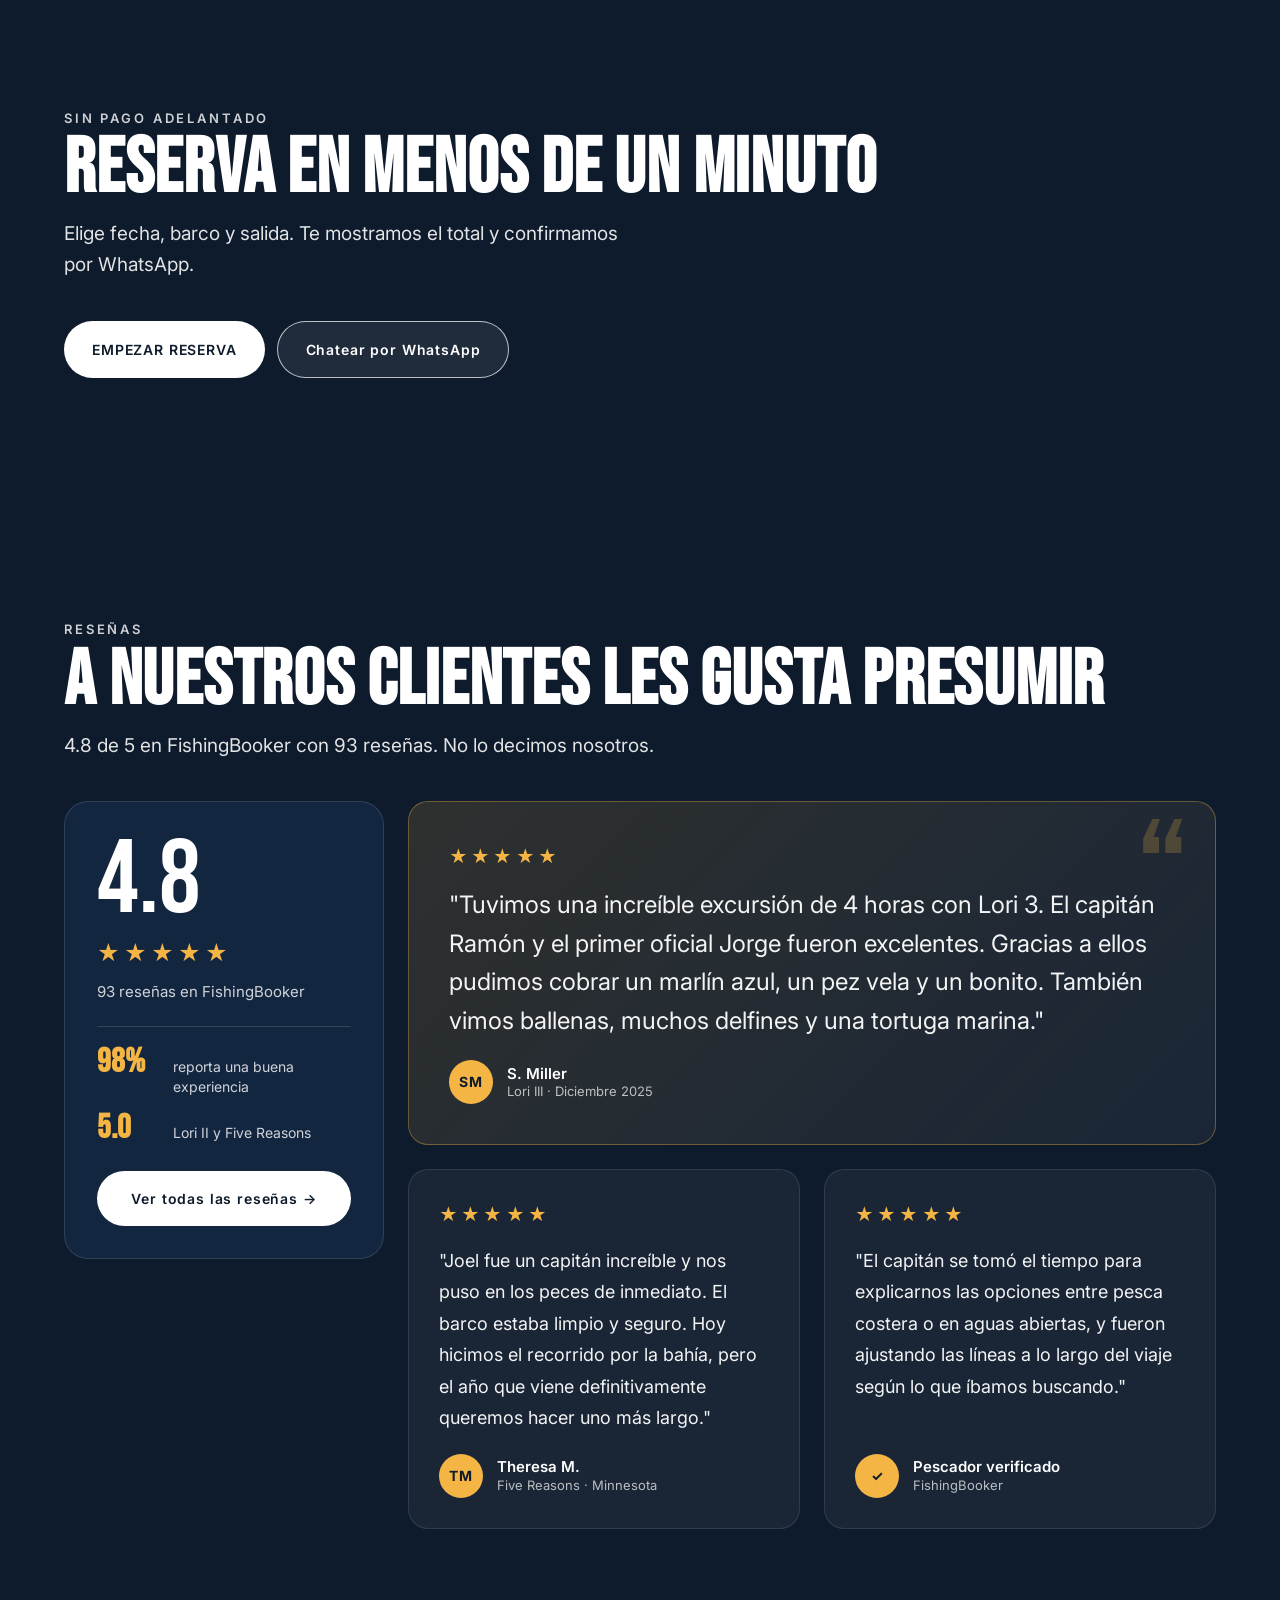
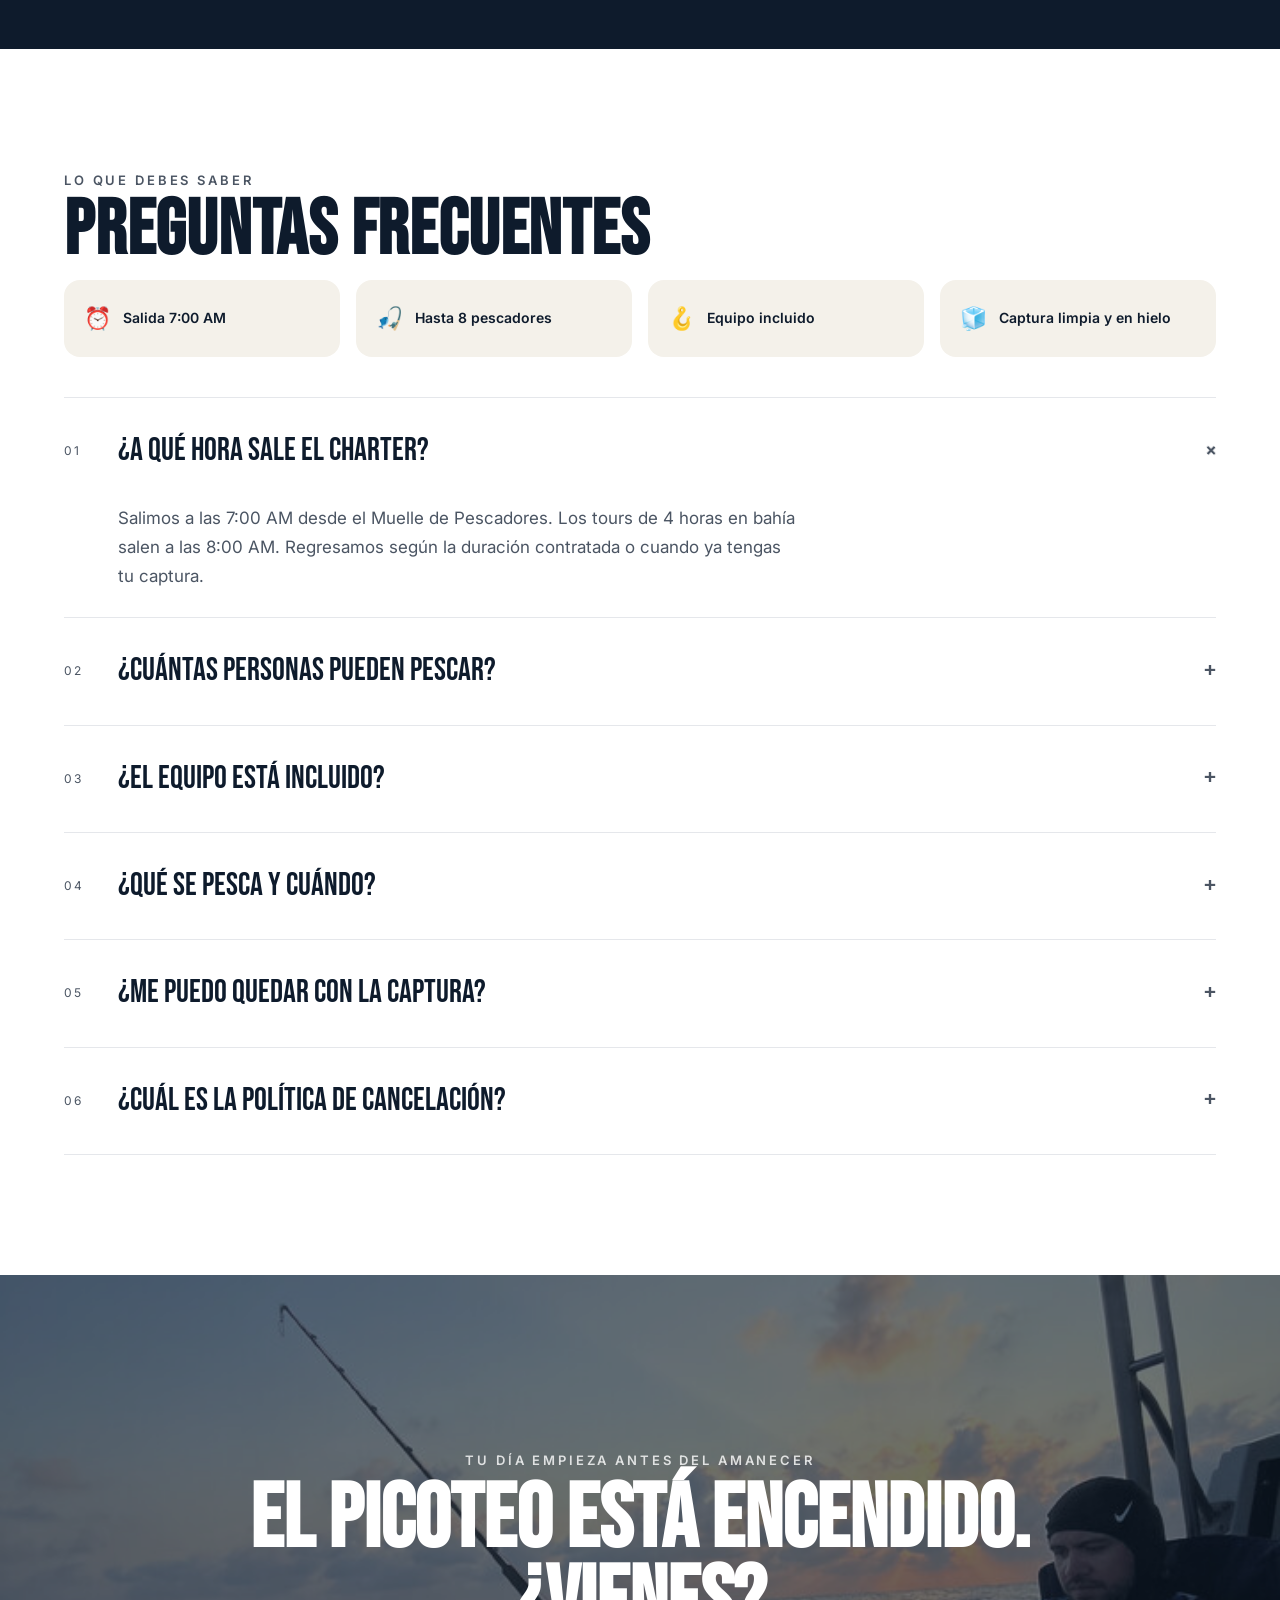
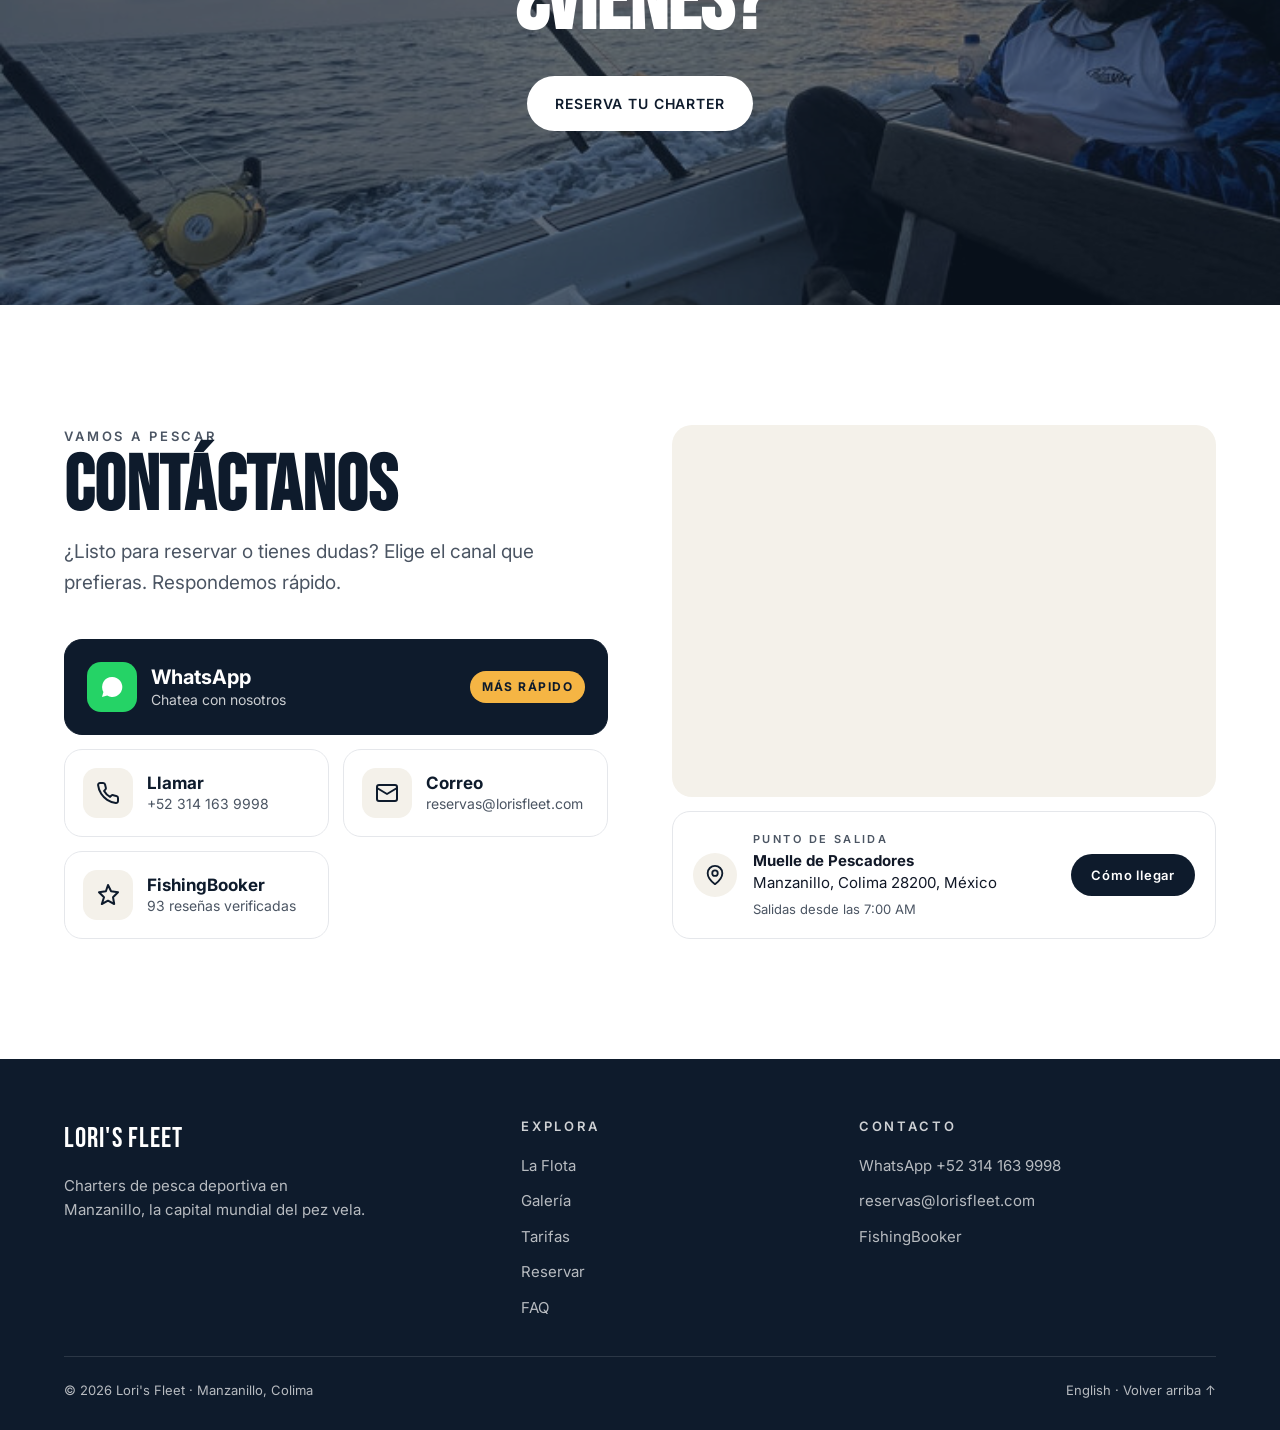
==== commit 5494b432: "Tarifas con foto del barco en cada card y pre-chat de WhatsApp antes de wa.me Co-Authored-By: Claude" ====
--- a/index.html
+++ b/index.html
@@ -228,6 +228,7 @@
     <div class="panel active" data-panel="lori3">
       <div class="cards">
         <div class="card">
+          <div class="card-img"><img src="assets/fotos-fishingbooker/lori3/lori3-04.jpg" alt="Lori III" loading="lazy"></div>
           <p class="card-hrs">4 HRS</p><h3>TOUR COMPARTIDO</h3>
           <p class="card-desc">Dos lugares a bordo. Ideal para probar sin rentar el barco completo.</p>
           <p class="price">MXN 3,705<small>/ 2 personas</small></p>
@@ -235,6 +236,7 @@
           <a href="#reservar" class="btn btn-dark btn-block">RESERVAR</a>
         </div>
         <div class="card">
+          <div class="card-img"><img src="assets/fotos-fishingbooker/lori3/lori3-04.jpg" alt="Lori III" loading="lazy"></div>
           <p class="card-hrs">4 HRS</p><h3>TRADICIONAL</h3>
           <p class="card-desc">Media mañana en la bahía y sus bancos cercanos.</p>
           <p class="price">MXN 9,817<small>/ barco</small></p>
@@ -243,6 +245,7 @@
         </div>
         <div class="card featured">
           <span class="badge">MÁS POPULAR</span>
+          <div class="card-img"><img src="assets/fotos-fishingbooker/lori3/lori3-04.jpg" alt="Lori III" loading="lazy"></div>
           <p class="card-hrs">8 HRS</p><h3>DÍA COMPLETO</h3>
           <p class="card-desc">La experiencia completa. Más lejos, más tiempo, más marlín.</p>
           <p class="price">MXN 19,634<small>/ barco</small></p>
@@ -250,6 +253,7 @@
           <a href="#reservar" class="btn btn-light btn-block">RESERVAR</a>
         </div>
         <div class="card">
+          <div class="card-img"><img src="assets/fotos-fishingbooker/lori3/lori3-04.jpg" alt="Lori III" loading="lazy"></div>
           <p class="card-hrs">10 HRS</p><h3>EXPEDICIÓN</h3>
           <p class="card-desc">Para los que van en serio tras el marlín y el atún grande.</p>
           <p class="price">MXN 24,450<small>/ barco</small></p>
@@ -263,6 +267,7 @@
     <div class="panel" data-panel="lori2">
       <div class="cards">
         <div class="card">
+          <div class="card-img"><img src="assets/fotos-fishingbooker/lori2/lori2-02.jpg" alt="Lori II" loading="lazy"></div>
           <p class="card-hrs">4 HRS</p><h3>BAHÍA</h3>
           <p class="card-desc">Pesca costera para toda la familia.</p>
           <p class="price">MXN 9,261<small>/ barco</small></p>
@@ -270,6 +275,7 @@
           <a href="#reservar" class="btn btn-dark btn-block">RESERVAR</a>
         </div>
         <div class="card">
+          <div class="card-img"><img src="assets/fotos-fishingbooker/lori2/lori2-02.jpg" alt="Lori II" loading="lazy"></div>
           <p class="card-hrs">6 HRS</p><h3>MEDIA JORNADA</h3>
           <p class="card-desc">Curricán en altura con tiempo de regresar a comer.</p>
           <p class="price">MXN 13,892<small>/ barco</small></p>
@@ -278,6 +284,7 @@
         </div>
         <div class="card featured">
           <span class="badge">MÁS POPULAR</span>
+          <div class="card-img"><img src="assets/fotos-fishingbooker/lori2/lori2-02.jpg" alt="Lori II" loading="lazy"></div>
           <p class="card-hrs">8 HRS</p><h3>DÍA COMPLETO</h3>
           <p class="card-desc">Dorado, pez vela, atún y marlín según la temporada.</p>
           <p class="price">MXN 18,523<small>/ barco</small></p>
@@ -285,6 +292,7 @@
           <a href="#reservar" class="btn btn-light btn-block">RESERVAR</a>
         </div>
         <div class="card">
+          <div class="card-img"><img src="assets/fotos-fishingbooker/lori2/lori2-02.jpg" alt="Lori II" loading="lazy"></div>
           <p class="card-hrs">10 HRS</p><h3>EXPEDICIÓN</h3>
           <p class="card-desc">La salida larga para los bancos lejanos.</p>
           <p class="price">MXN 23,153<small>/ barco</small></p>
@@ -297,6 +305,7 @@
     <div class="panel" data-panel="five">
       <div class="cards">
         <div class="card">
+          <div class="card-img"><img src="assets/fotos-fishingbooker/five-reasons/five-reasons-06.jpg" alt="Five Reasons" loading="lazy"></div>
           <p class="card-hrs">4 HRS</p><h3>BAHÍA</h3>
           <p class="card-desc">Primera vez en el océano. Jurel, sierra y barrilete.</p>
           <p class="price">MXN 8,891<small>/ barco</small></p>
@@ -304,6 +313,7 @@
           <a href="#reservar" class="btn btn-dark btn-block">RESERVAR</a>
         </div>
         <div class="card">
+          <div class="card-img"><img src="assets/fotos-fishingbooker/five-reasons/five-reasons-06.jpg" alt="Five Reasons" loading="lazy"></div>
           <p class="card-hrs">6 HRS</p><h3>MEDIA JORNADA</h3>
           <p class="card-desc">Costa y altura en una sola salida.</p>
           <p class="price">MXN 13,707<small>/ barco</small></p>
@@ -312,6 +322,7 @@
         </div>
         <div class="card featured">
           <span class="badge">MÁS POPULAR</span>
+          <div class="card-img"><img src="assets/fotos-fishingbooker/five-reasons/five-reasons-06.jpg" alt="Five Reasons" loading="lazy"></div>
           <p class="card-hrs">8 HRS</p><h3>PESCA MAYOR</h3>
           <p class="card-desc">Rápida a los bancos de altura tras atún y marlín.</p>
           <p class="price">MXN 17,967<small>/ barco</small></p>
@@ -319,6 +330,7 @@
           <a href="#reservar" class="btn btn-light btn-block">RESERVAR</a>
         </div>
         <div class="card">
+          <div class="card-img"><img src="assets/fotos-fishingbooker/five-reasons/five-reasons-06.jpg" alt="Five Reasons" loading="lazy"></div>
           <p class="card-hrs">10 HRS</p><h3>PESCA MAYOR XL</h3>
           <p class="card-desc">El día largo para los que quieren todo.</p>
           <p class="price">MXN 21,857<small>/ barco</small></p>
--- a/styles.css
+++ b/styles.css
@@ -436,3 +436,37 @@
 .footer-bottom{display:flex;justify-content:space-between;gap:16px;flex-wrap:wrap;padding-top:22px;font-size:13px}
 @media (max-width:1024px){.contact{grid-template-columns:1fr}.place .map{min-height:300px}}
 @media (max-width:768px){.channels{grid-template-columns:1fr}.footer-top{grid-template-columns:1fr;gap:28px}.place-card{flex-wrap:wrap}.place-card .btn{margin-left:60px}}
+
+/* foto del barco en cada tarifa */
+.card{overflow:visible}
+.card-img{margin:-28px -26px 22px;height:160px;border-radius:19px 19px 0 0;overflow:hidden;background:var(--sand);position:relative}
+.card-img img{width:100%;height:100%;object-fit:cover;transition:transform .5s}
+.card:hover .card-img img{transform:scale(1.05)}
+.card-img::after{content:"";position:absolute;inset:0;background:linear-gradient(to top,rgba(14,27,44,.35),transparent 60%)}
+.badge{z-index:2}
+
+/* pre-chat de WhatsApp */
+.pc{position:fixed;right:20px;bottom:100px;width:360px;max-width:calc(100vw - 32px);max-height:calc(100svh - 130px);overflow:auto;background:#fff;color:var(--ink);border-radius:22px;box-shadow:0 20px 60px rgba(7,14,24,.35);z-index:90;opacity:0;transform:translateY(12px) scale(.98);transform-origin:bottom right;transition:opacity .2s,transform .2s}
+.pc.open{opacity:1;transform:none}
+.pc[hidden]{display:none}
+.pc-head{display:flex;align-items:center;gap:12px;padding:16px 18px;background:#075e54;color:#fff;position:sticky;top:0}
+.pc-head img{width:44px;height:44px;border-radius:50%;object-fit:cover;border:2px solid rgba(255,255,255,.5)}
+.pc-head div{display:grid;line-height:1.3}
+.pc-head small{font-size:12px;opacity:.85;display:flex;align-items:center;gap:6px}
+.pc-head small i{width:8px;height:8px;border-radius:50%;background:#4ade80;display:inline-block}
+.pc-x{margin-left:auto;width:36px;height:36px;border:0;border-radius:50%;background:rgba(255,255,255,.15);color:#fff;font-size:22px;cursor:pointer}
+.pc-body{padding:18px;background:#ece5dd}
+.pc-bubble{margin:0 0 12px;padding:12px 14px;border-radius:4px 16px 16px 16px;background:#fff;font-size:15px;line-height:1.5;max-width:92%;box-shadow:0 1px 1px rgba(0,0,0,.08)}
+.pc-q{display:flex;flex-direction:column;gap:8px;margin-bottom:14px}
+.pc-q button{text-align:left;font:inherit;font-size:14px;font-weight:500;padding:11px 14px;border-radius:999px;border:1.5px solid #128c7e;background:#fff;color:#075e54;cursor:pointer;transition:background .15s}
+.pc-q button:hover{background:#e7f6f3}
+.pc-q button.sel{background:#128c7e;color:#fff}
+.pc-q button.alt{border-color:var(--navy);color:var(--navy)}
+.pc-l{display:block;margin:10px 0 6px;font-size:12px;font-weight:600;letter-spacing:.1em;text-transform:uppercase;color:#4b5563}
+.pc-in{width:100%;font:inherit;font-size:15px;padding:11px 13px;border:1.5px solid transparent;border-radius:12px;background:#fff;resize:vertical}
+.pc-in:focus{outline:none;border-color:#128c7e}
+.pc-go{display:flex;align-items:center;justify-content:center;min-height:50px;margin-top:14px;border-radius:999px;background:var(--wa);color:#fff;font-weight:700;font-size:14px;letter-spacing:.06em;cursor:pointer}
+.pc-go:hover{filter:brightness(.95)}
+.pc-note{margin:10px 0 0;font-size:12px;color:#4b5563;text-align:center}
+@media (max-width:480px){.pc{right:16px;bottom:96px}}
+@media (prefers-reduced-motion:reduce){.pc{transition:none}}
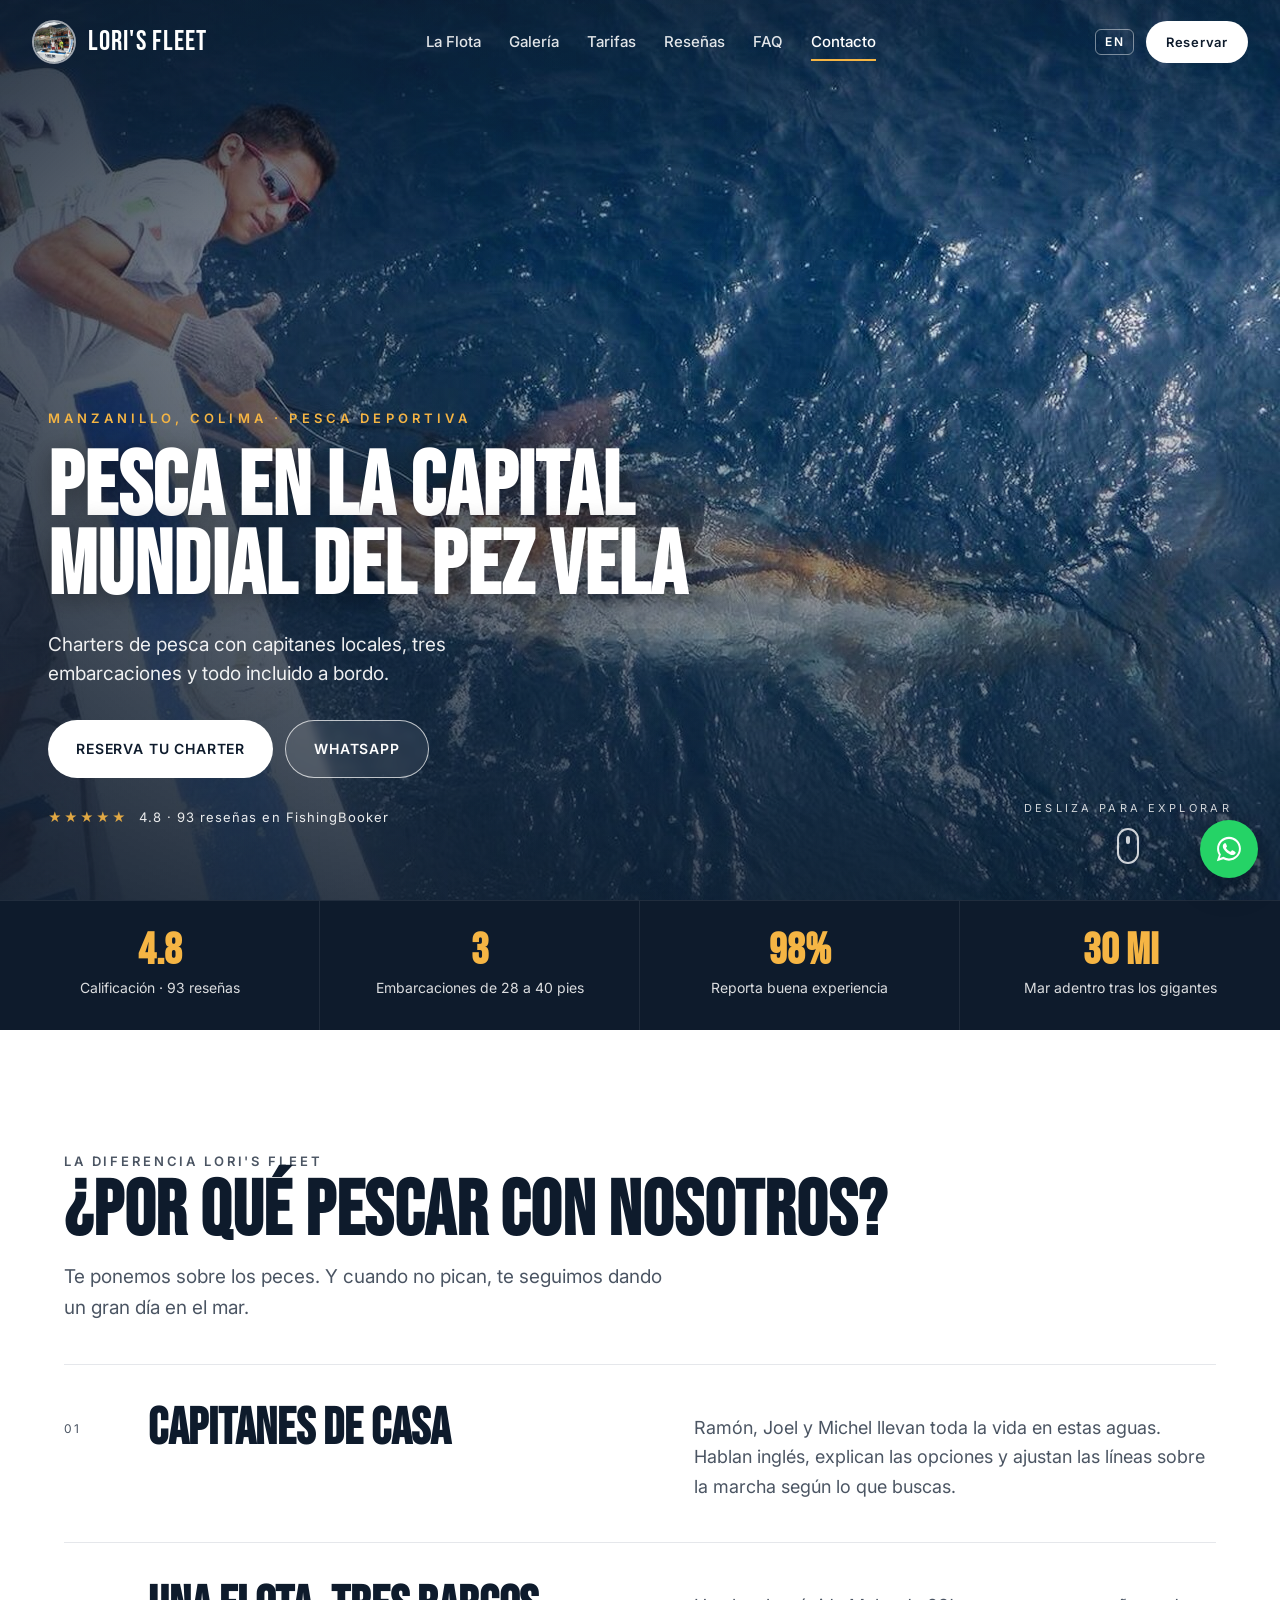
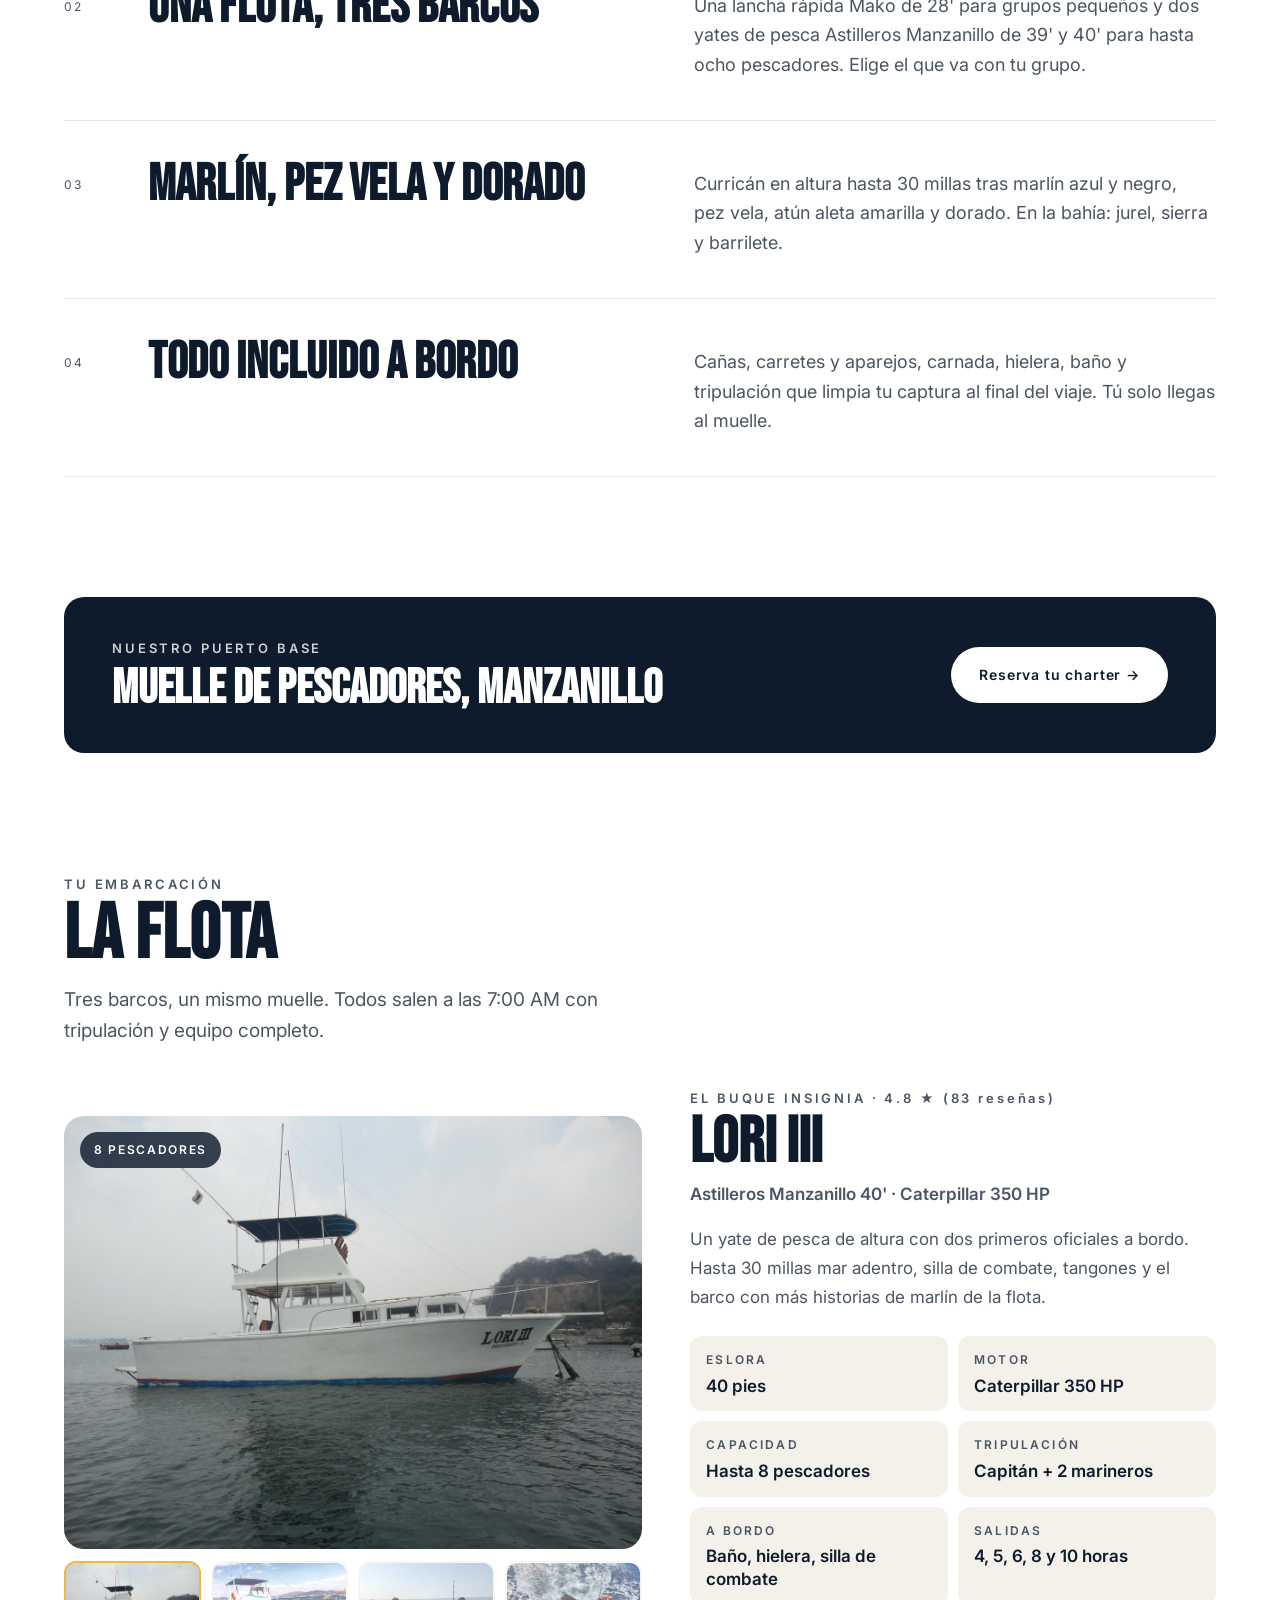
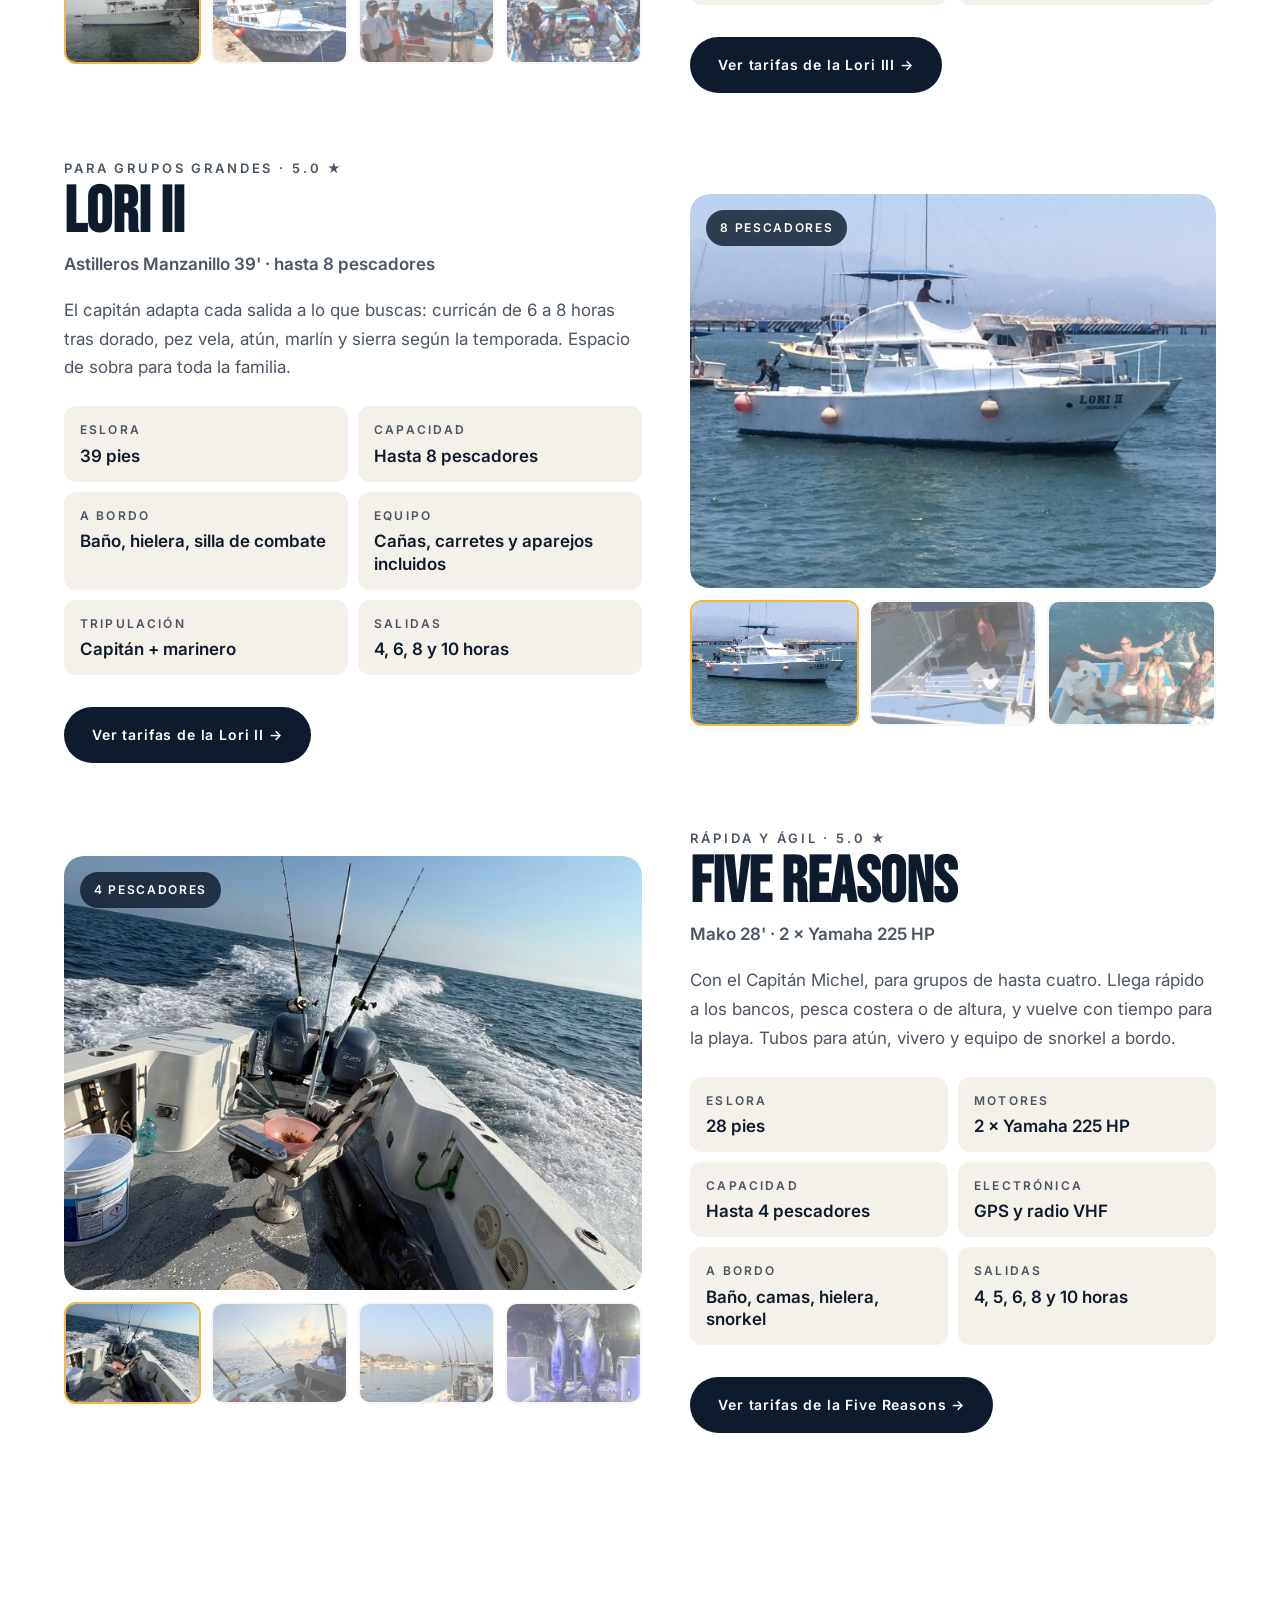
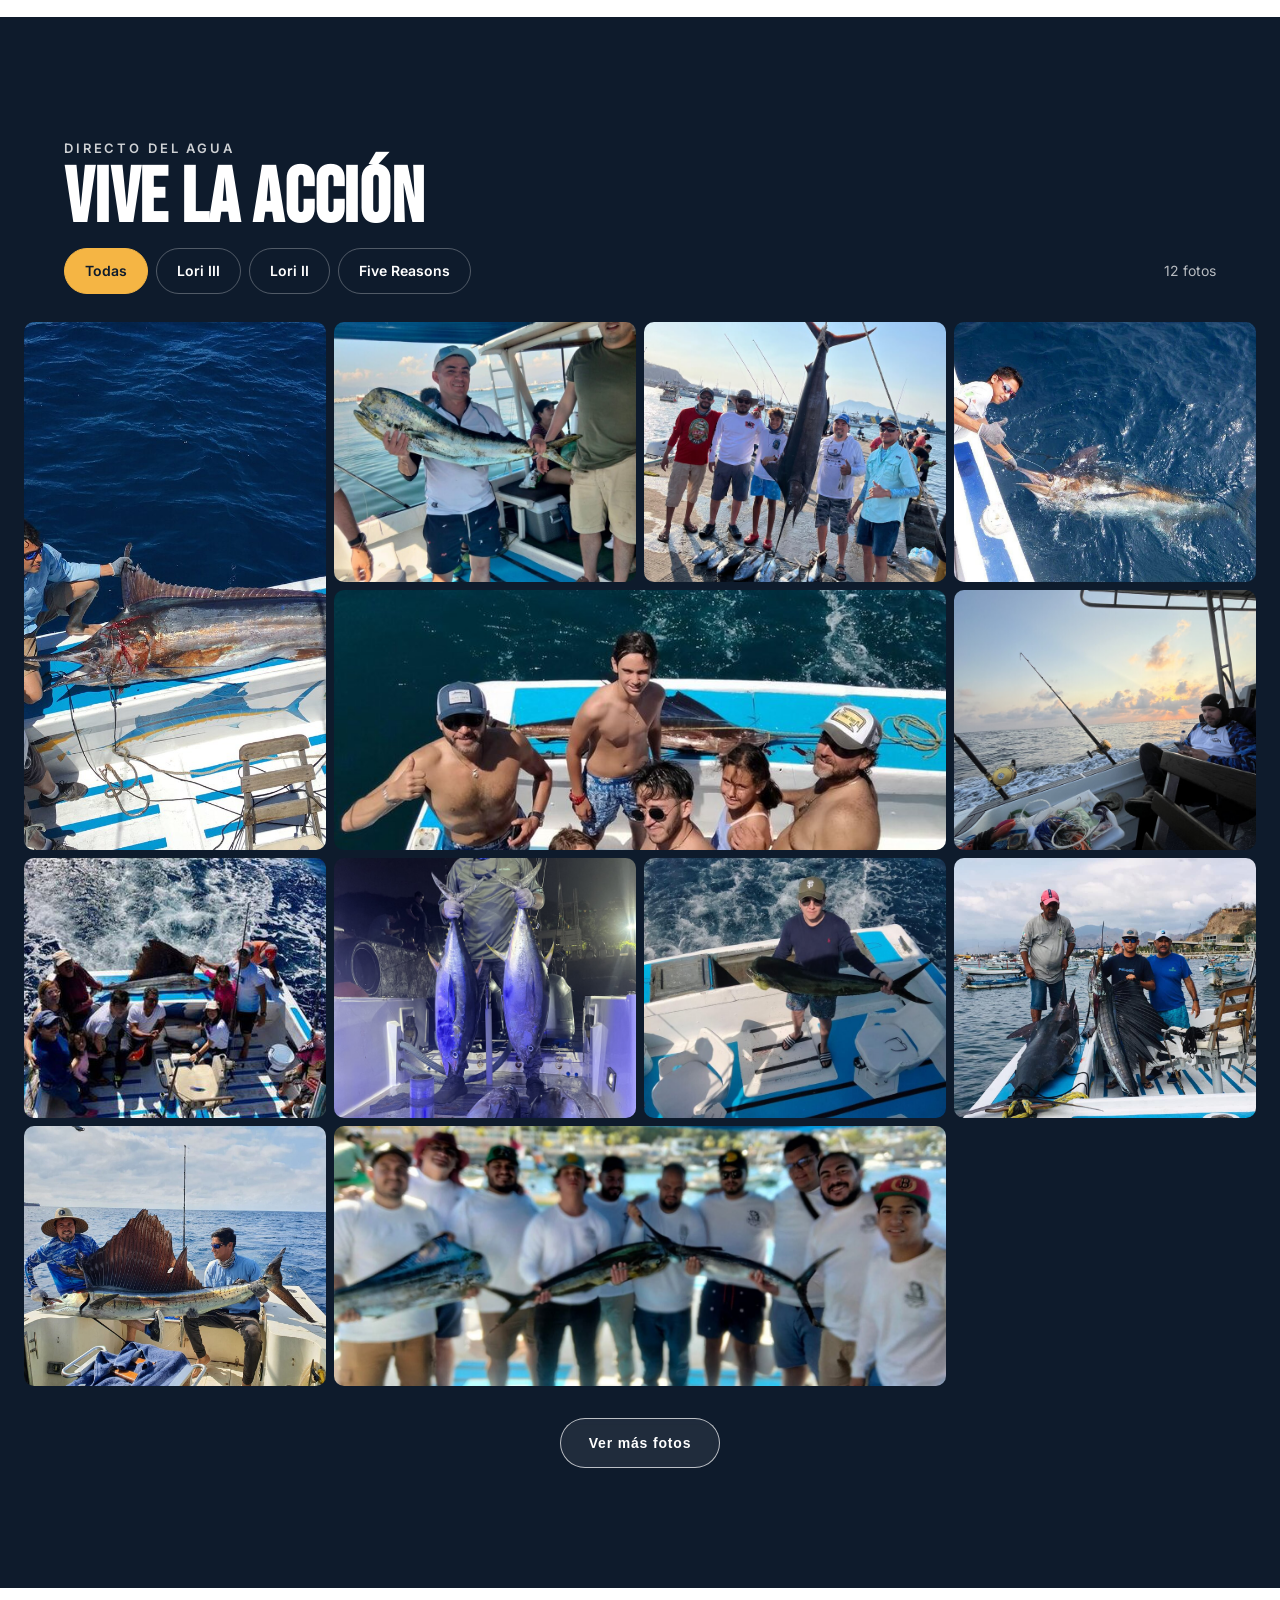
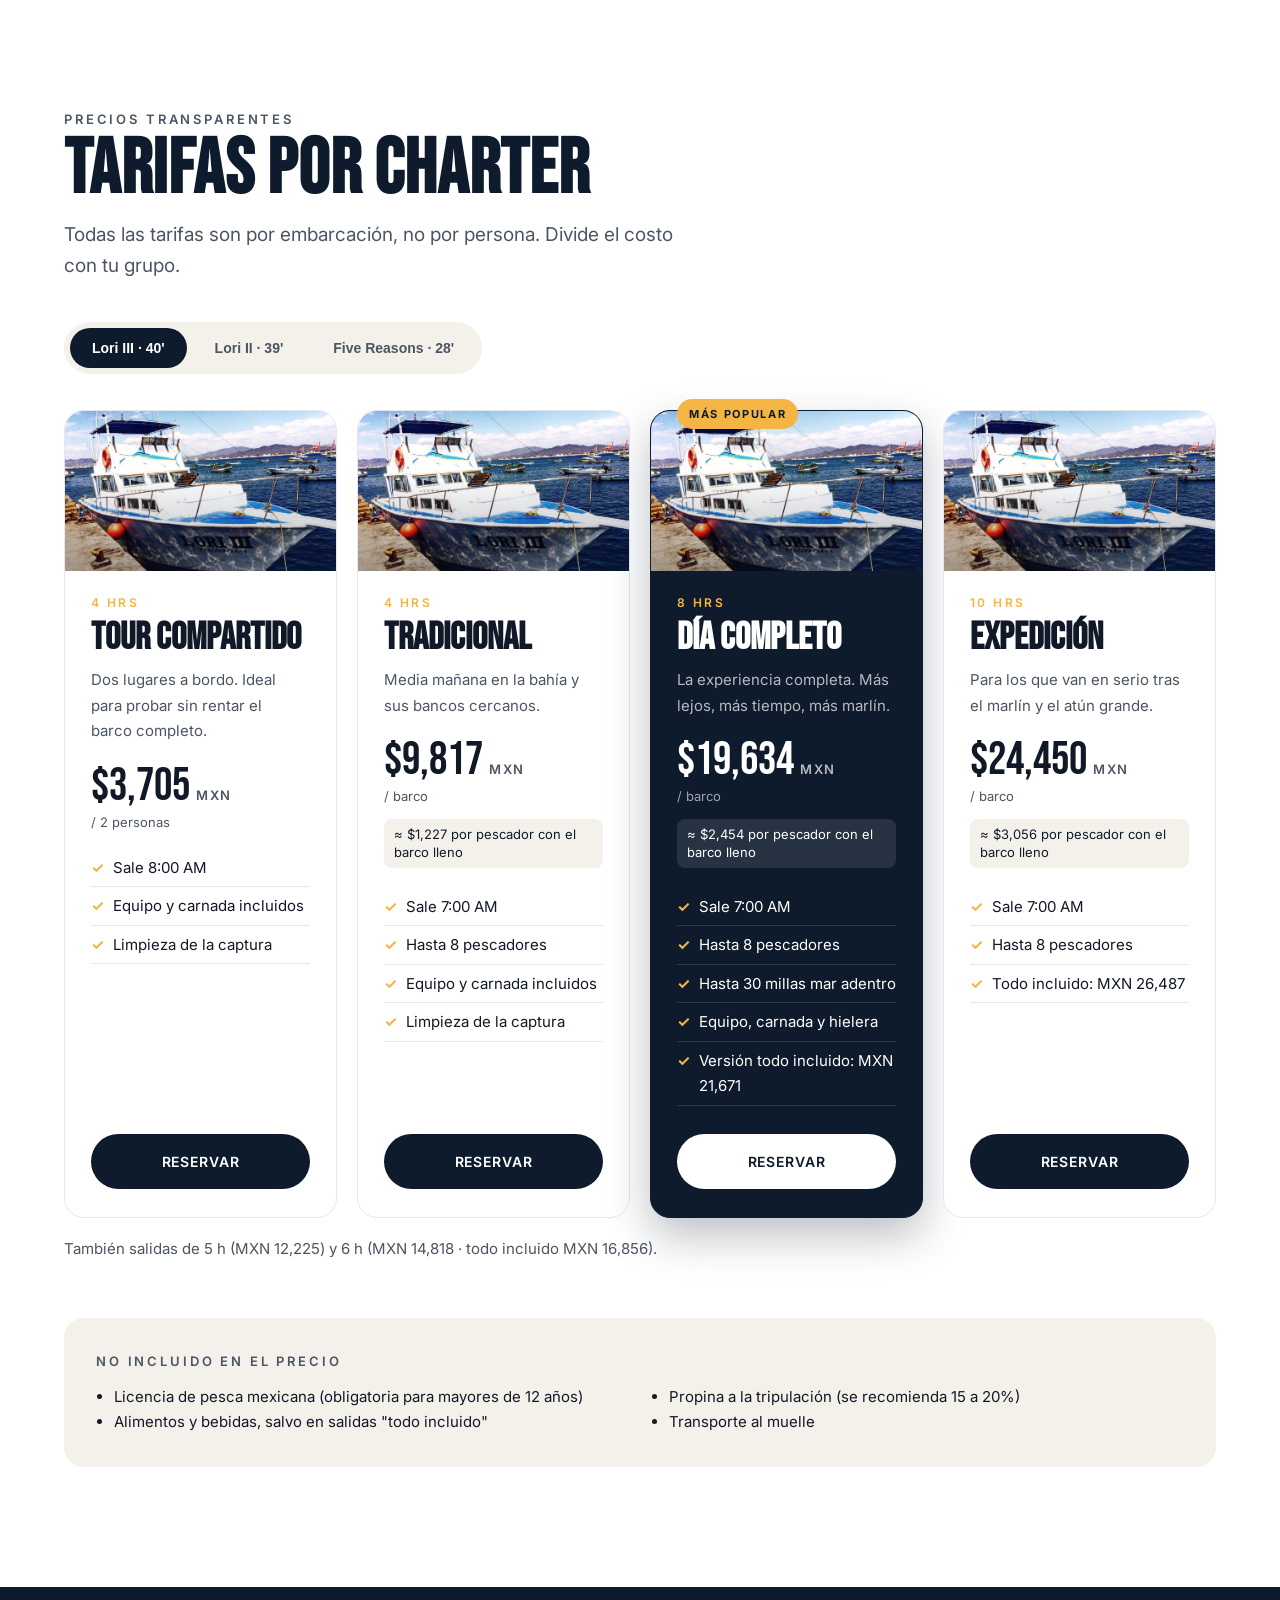
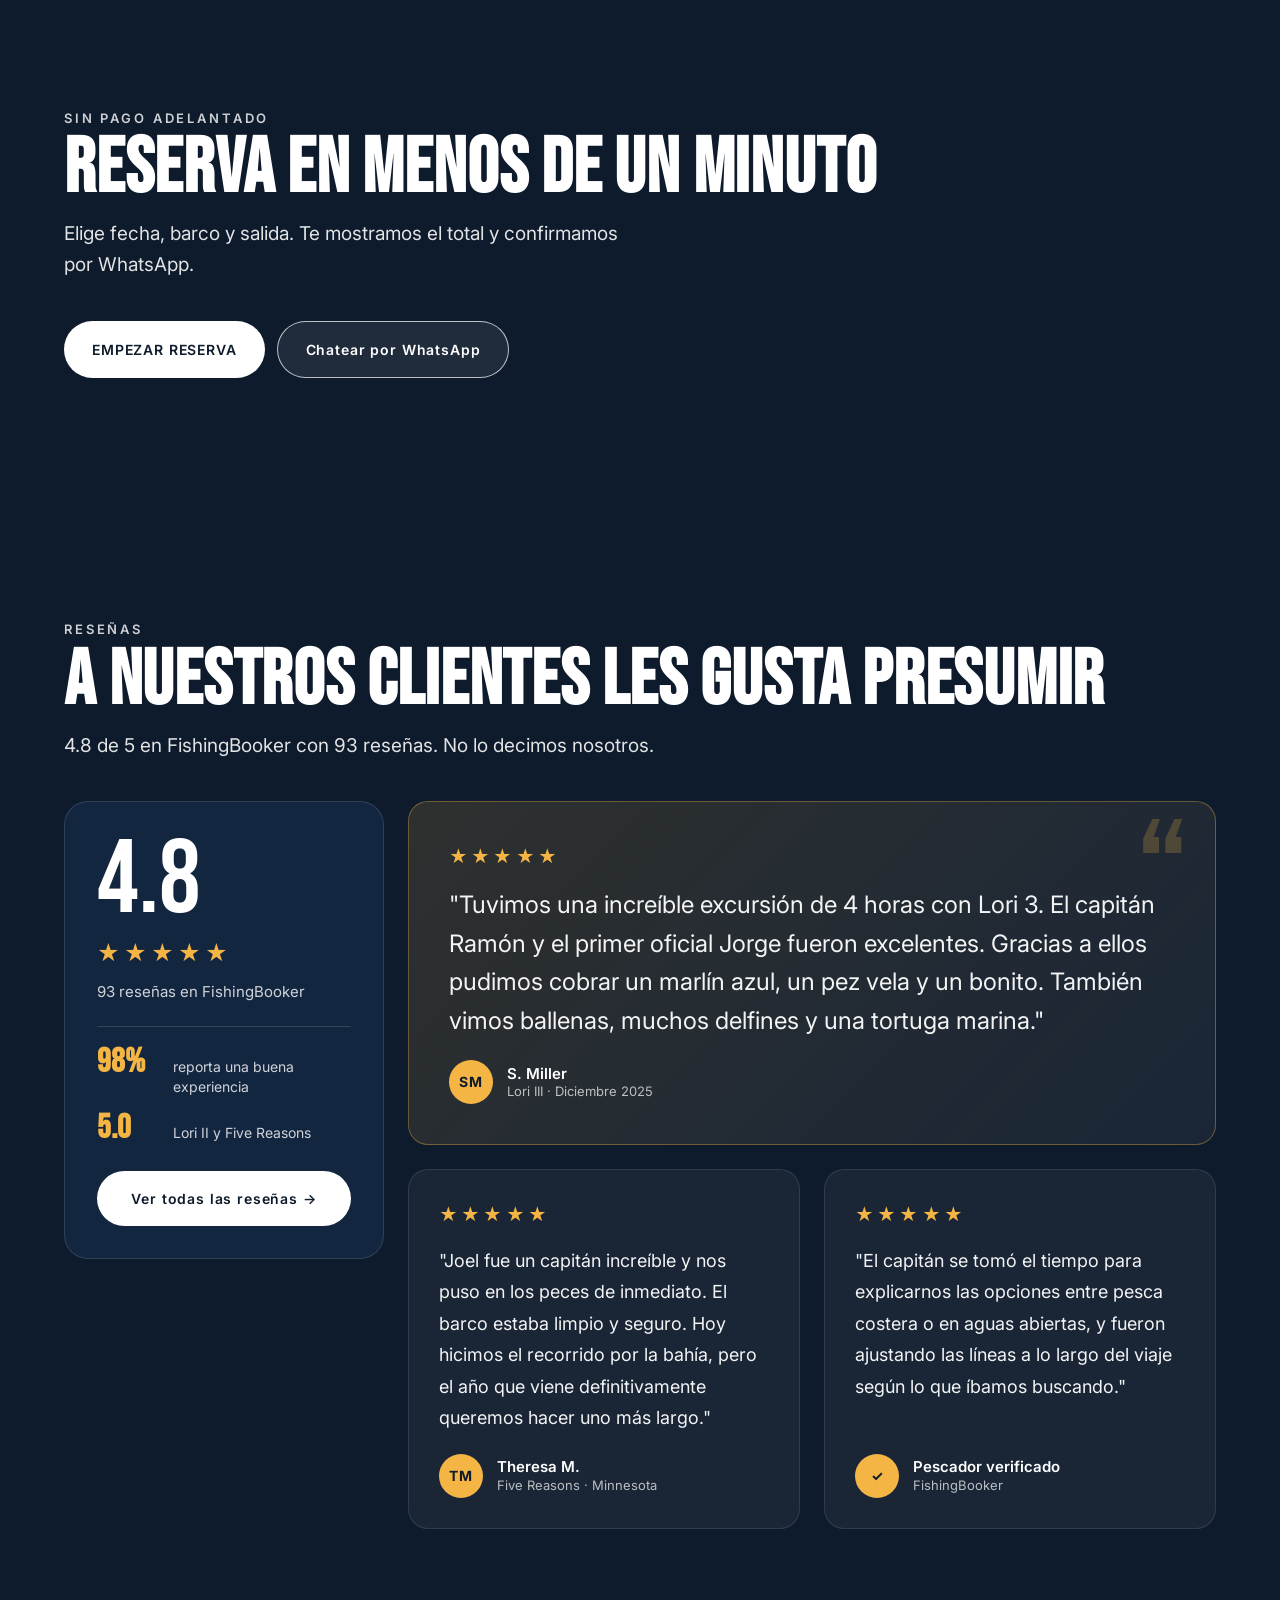
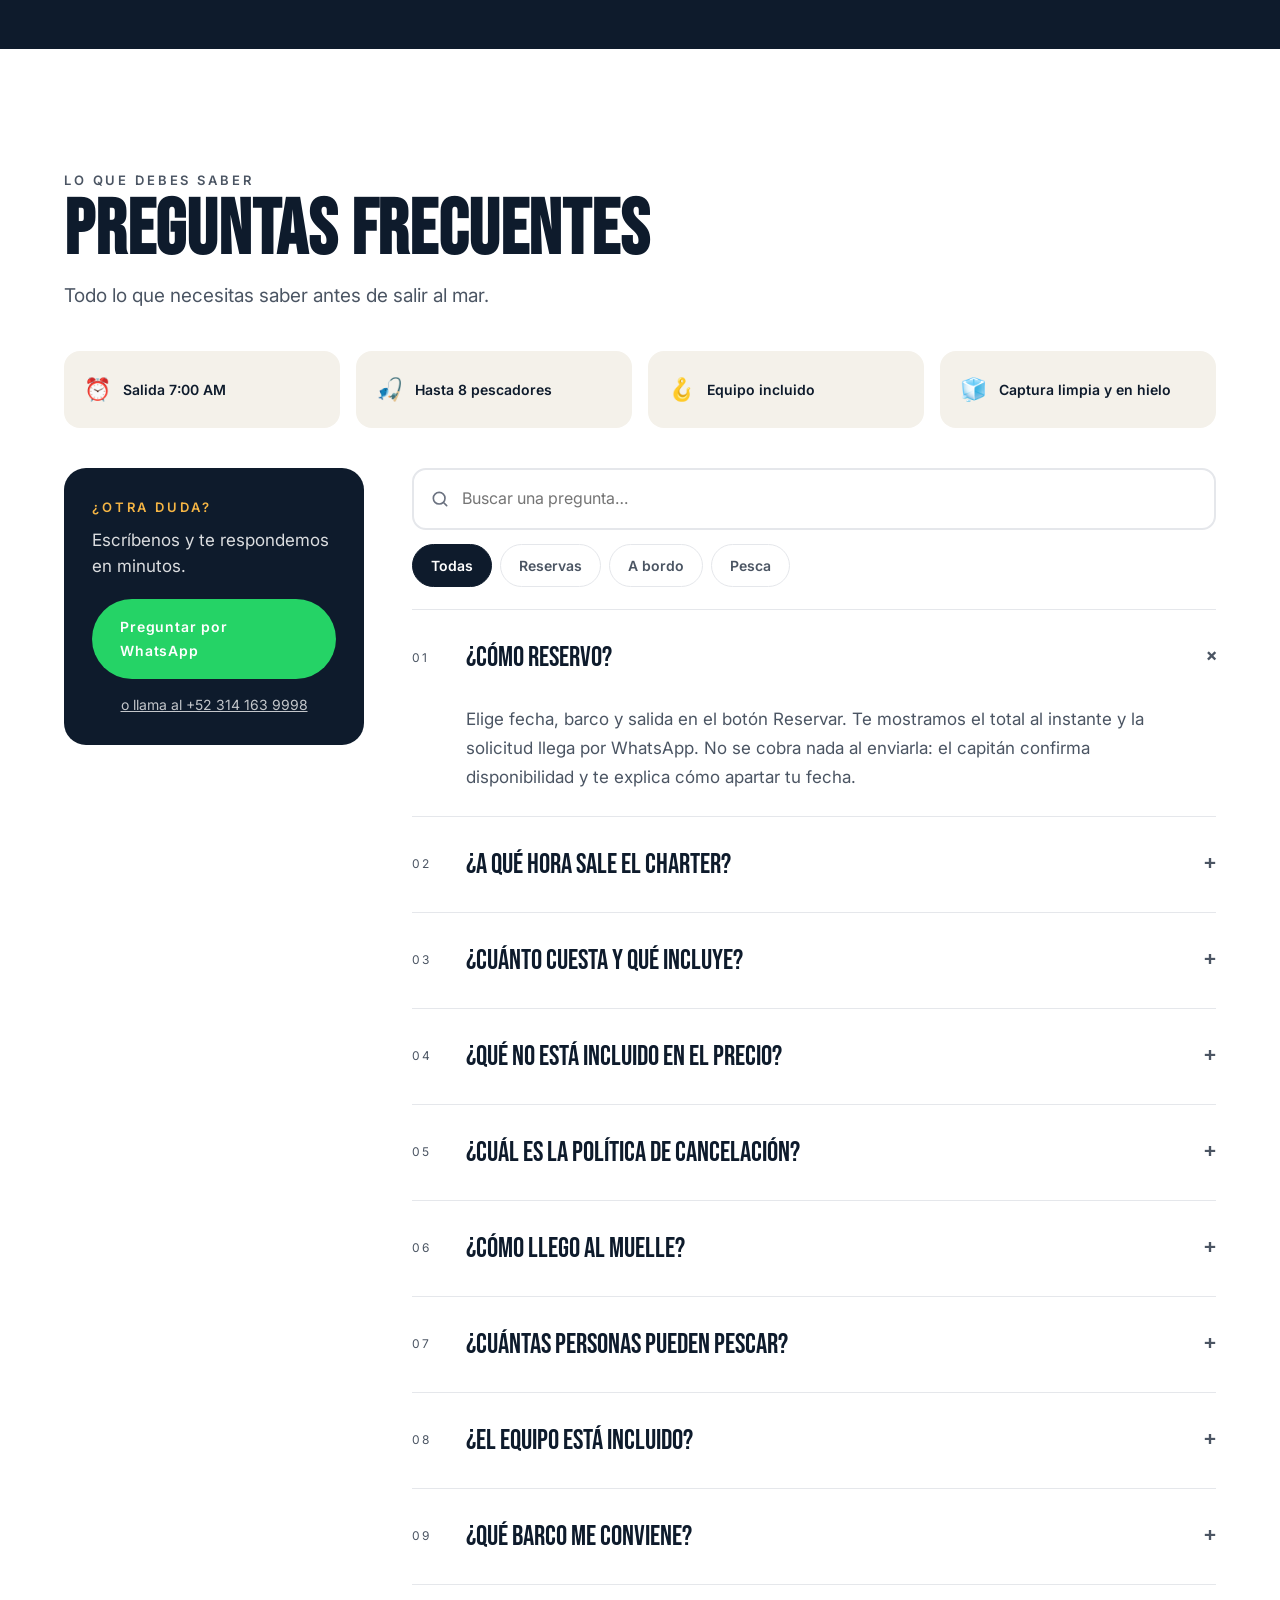
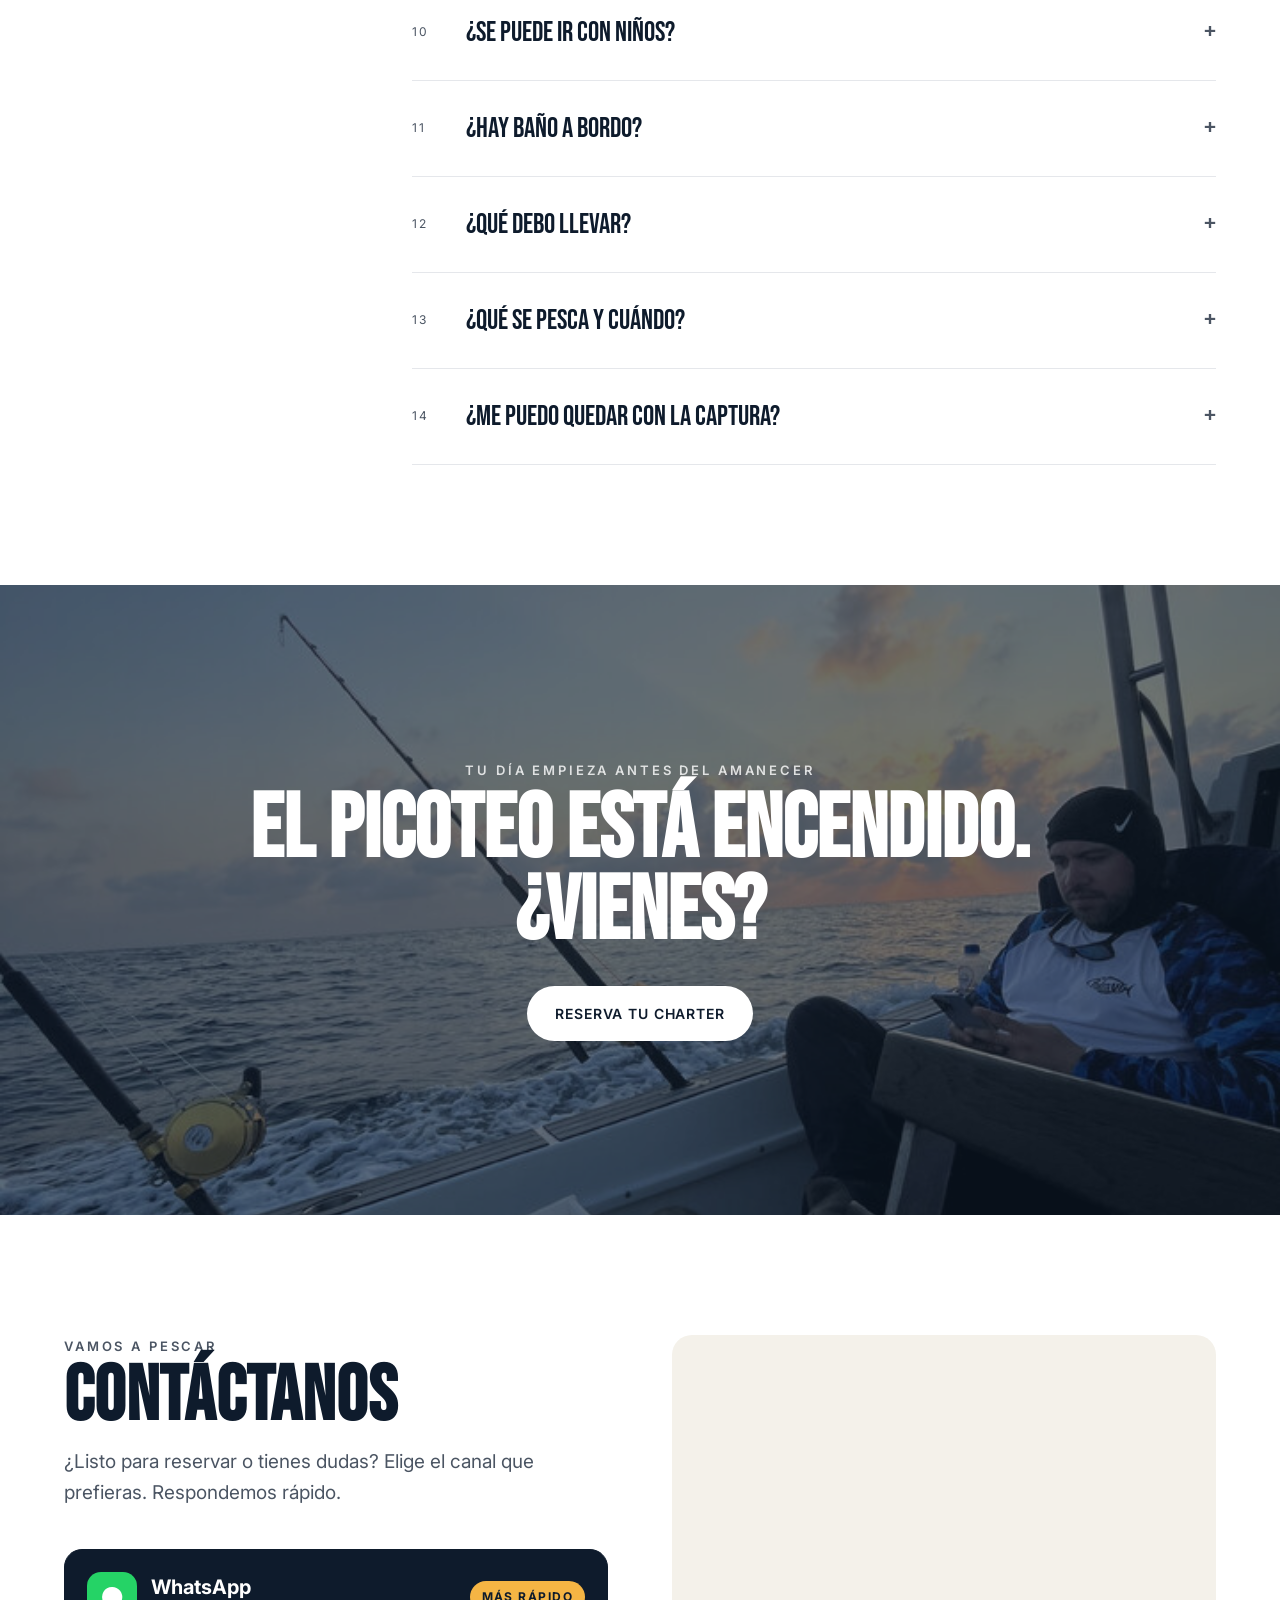
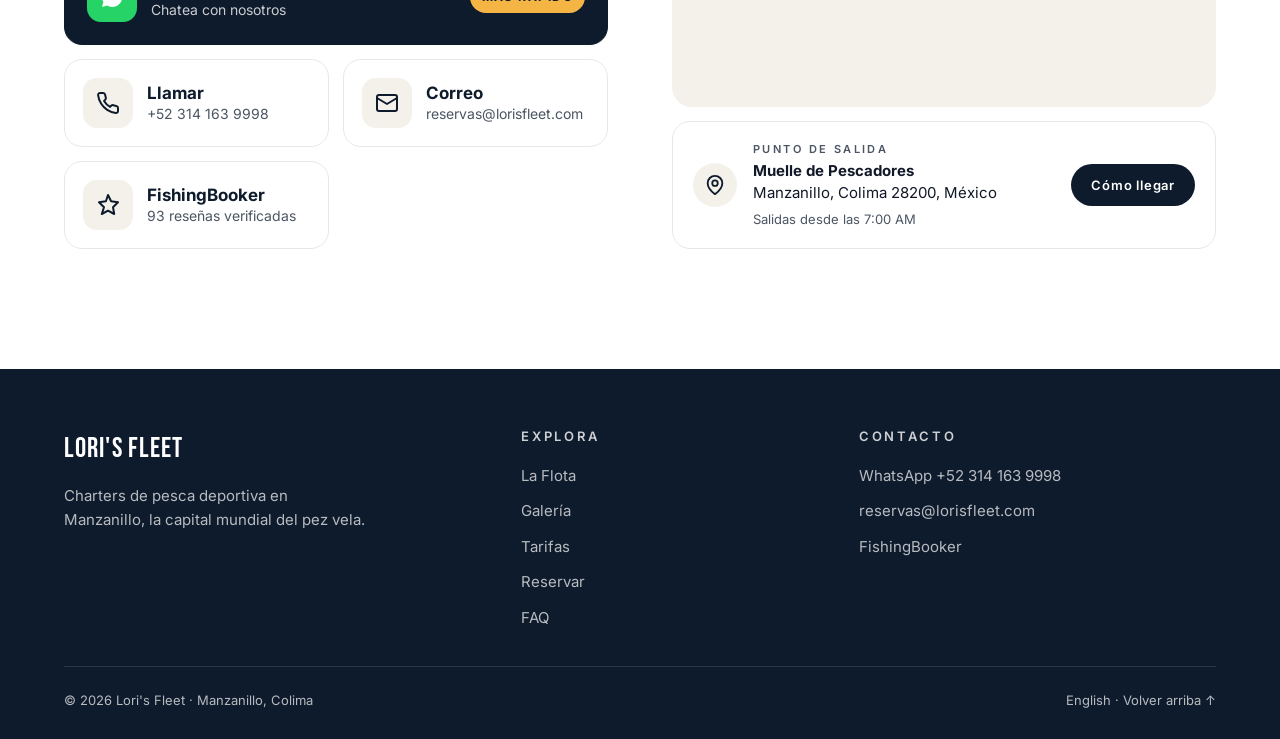
==== commit 6c0f7e59: "FAQ: búsqueda, categorías, más preguntas, ayuda por WhatsApp y datos estructurados Co-Authored-By: C" ====
--- a/index.html
+++ b/index.html
@@ -12,6 +12,7 @@
 <link rel="alternate" hreflang="en" href="/en/">
 <link rel="alternate" hreflang="x-default" href="/">
 <link rel="stylesheet" href="styles.css">
+<script type="application/ld+json">{"@context": "https://schema.org", "@type": "FAQPage", "mainEntity": [{"@type": "Question", "name": "¿Cómo reservo?", "acceptedAnswer": {"@type": "Answer", "text": "Elige fecha, barco y salida en el botón Reservar. Te mostramos el total al instante y la solicitud llega por WhatsApp. No se cobra nada al enviarla: el capitán confirma disponibilidad y te explica cómo apartar tu fecha."}}, {"@type": "Question", "name": "¿A qué hora sale el charter?", "acceptedAnswer": {"@type": "Answer", "text": "Salimos a las 7:00 AM desde el Muelle de Pescadores. Los tours de 4 horas en bahía salen a las 8:00 AM. Regresamos según la duración contratada o cuando ya tengas tu captura."}}, {"@type": "Question", "name": "¿Cuánto cuesta y qué incluye?", "acceptedAnswer": {"@type": "Answer", "text": "Las tarifas son por embarcación, no por persona, así que puedes dividir el costo con tu grupo. Incluyen capitán, tripulación, equipo y carnada. Consulta la sección de tarifas para cada barco y duración."}}, {"@type": "Question", "name": "¿Qué no está incluido en el precio?", "acceptedAnswer": {"@type": "Answer", "text": "La licencia de pesca mexicana (obligatoria desde los 12 años), alimentos y bebidas (salvo en salidas \"todo incluido\"), la propina a la tripulación (se recomienda 15 a 20%) y el transporte al muelle."}}, {"@type": "Question", "name": "¿Cuál es la política de cancelación?", "acceptedAnswer": {"@type": "Answer", "text": "Si el capitán cancela por mal tiempo, reembolso completo o cambio de fecha. Para cancelaciones del cliente consúltanos al reservar."}}, {"@type": "Question", "name": "¿Cómo llego al muelle?", "acceptedAnswer": {"@type": "Answer", "text": "Salimos del Muelle de Pescadores, en Manzanillo, Colima. En la sección de contacto tienes el mapa y un botón para abrir las indicaciones en tu teléfono."}}, {"@type": "Question", "name": "¿Cuántas personas pueden pescar?", "acceptedAnswer": {"@type": "Answer", "text": "La Lori III y la Lori II llevan hasta 8 personas; la Five Reasons hasta 4. La regulación mexicana exige licencia de pesca a todos los pasajeros de 12 años o más, pesquen o no."}}, {"@type": "Question", "name": "¿El equipo está incluido?", "acceptedAnswer": {"@type": "Answer", "text": "Sí. Cañas, carretes, aparejos terminales y carnada van incluidos en todas las salidas. Puedes traer tu propio equipo si lo prefieres."}}, {"@type": "Question", "name": "¿Qué barco me conviene?", "acceptedAnswer": {"@type": "Answer", "text": "La Lori III es el buque insignia, ideal para ir hasta 30 millas mar adentro tras marlín y atún grande. La Lori II tiene espacio de sobra para grupos y familias. La Five Reasons es rápida y ágil, para grupos de hasta cuatro."}}, {"@type": "Question", "name": "¿Se puede ir con niños?", "acceptedAnswer": {"@type": "Answer", "text": "Sí. El capitán adapta la salida al grupo y la Lori II es la que más espacio ofrece para familias. Si viajas con niños pequeños, avísanos al reservar para recomendarte la salida y el barco."}}, {"@type": "Question", "name": "¿Hay baño a bordo?", "acceptedAnswer": {"@type": "Answer", "text": "Sí. La Lori III y la Lori II tienen baño y hielera; la Five Reasons cuenta con baño, camas, hielera y equipo de snorkel."}}, {"@type": "Question", "name": "¿Qué debo llevar?", "acceptedAnswer": {"@type": "Answer", "text": "Protector solar, gorra, lentes con protección y ropa ligera. Calzado de suela suave que no resbale y tu licencia de pesca. Si te mareas con facilidad, toma tu medicamento antes de salir."}}, {"@type": "Question", "name": "¿Qué se pesca y cuándo?", "acceptedAnswer": {"@type": "Answer", "text": "Pez vela casi todo el año; marlín azul y negro, dorado y atún aleta amarilla con fuerza de octubre a marzo. Dentro de la bahía: jurel, sierra, barrilete y pargo."}}, {"@type": "Question", "name": "¿Me puedo quedar con la captura?", "acceptedAnswer": {"@type": "Answer", "text": "Sí, siempre que sea legal. La tripulación la limpia al final del viaje. Pez vela y marlín se liberan, salvo que vengan heridos."}}]}</script>
 </head>
 <body>
 
@@ -408,19 +409,43 @@
   <div class="wrap">
     <p class="eyebrow">LO QUE DEBES SABER</p>
     <h2 class="h2">PREGUNTAS FRECUENTES</h2>
+    <p class="lead">Todo lo que necesitas saber antes de salir al mar.</p>
     <div class="quick">
       <div>⏰<span>Salida 7:00 AM</span></div>
       <div>🎣<span>Hasta 8 pescadores</span></div>
       <div>🪝<span>Equipo incluido</span></div>
       <div>🧊<span>Captura limpia y en hielo</span></div>
     </div>
-    <div class="faq-list">
-      <details open><summary><span>01</span>¿A QUÉ HORA SALE EL CHARTER?</summary><p>Salimos a las 7:00 AM desde el Muelle de Pescadores. Los tours de 4 horas en bahía salen a las 8:00 AM. Regresamos según la duración contratada o cuando ya tengas tu captura.</p></details>
-      <details><summary><span>02</span>¿CUÁNTAS PERSONAS PUEDEN PESCAR?</summary><p>La Lori III y la Lori II llevan hasta 8 personas; la Five Reasons hasta 4. La regulación mexicana exige licencia de pesca a todos los pasajeros de 12 años o más, pesquen o no.</p></details>
-      <details><summary><span>03</span>¿EL EQUIPO ESTÁ INCLUIDO?</summary><p>Sí. Cañas, carretes, aparejos terminales y carnada van incluidos en todas las salidas. Puedes traer tu propio equipo si lo prefieres.</p></details>
-      <details><summary><span>04</span>¿QUÉ SE PESCA Y CUÁNDO?</summary><p>Pez vela casi todo el año; marlín azul y negro, dorado y atún aleta amarilla con fuerza de octubre a marzo. Dentro de la bahía: jurel, sierra, barrilete y pargo.</p></details>
-      <details><summary><span>05</span>¿ME PUEDO QUEDAR CON LA CAPTURA?</summary><p>Sí, siempre que sea legal. La tripulación la limpia al final del viaje. Pez vela y marlín se liberan, salvo que vengan heridos.</p></details>
-      <details><summary><span>06</span>¿CUÁL ES LA POLÍTICA DE CANCELACIÓN?</summary><p>Si el capitán cancela por mal tiempo, reembolso completo o cambio de fecha. Para cancelaciones del cliente consúltanos al reservar.</p></details>
+    <div class="faq">
+      <aside class="faq-help">
+        <p class="eyebrow">¿OTRA DUDA?</p>
+        <p>Escríbenos y te respondemos en minutos.</p>
+        <a class="btn btn-wa btn-block" href="https://wa.me/523141639998" target="_blank" rel="noopener">Preguntar por WhatsApp</a>
+        <a class="faq-call" href="tel:+523141639998">o llama al +52 314 163 9998</a>
+      </aside>
+      <div class="faq-main">
+        <div class="faq-tools">
+          <label class="faq-search"><span class="sr">Buscar en preguntas frecuentes</span><input type="search" id="faqQ" placeholder="Buscar una pregunta…" autocomplete="off"></label>
+          <div class="faq-chips" role="group"><button type="button" class="faq-chip active" data-c="all">Todas</button><button type="button" class="faq-chip" data-c="res">Reservas</button><button type="button" class="faq-chip" data-c="bor">A bordo</button><button type="button" class="faq-chip" data-c="pes">Pesca</button></div>
+        </div>
+        <div class="faq-list" id="faqList">
+        <details data-cat="res" open><summary><span></span>¿Cómo reservo?</summary><p>Elige fecha, barco y salida en el botón Reservar. Te mostramos el total al instante y la solicitud llega por WhatsApp. No se cobra nada al enviarla: el capitán confirma disponibilidad y te explica cómo apartar tu fecha.</p></details>
+        <details data-cat="res"><summary><span></span>¿A qué hora sale el charter?</summary><p>Salimos a las 7:00 AM desde el Muelle de Pescadores. Los tours de 4 horas en bahía salen a las 8:00 AM. Regresamos según la duración contratada o cuando ya tengas tu captura.</p></details>
+        <details data-cat="res"><summary><span></span>¿Cuánto cuesta y qué incluye?</summary><p>Las tarifas son por embarcación, no por persona, así que puedes dividir el costo con tu grupo. Incluyen capitán, tripulación, equipo y carnada. Consulta la sección de tarifas para cada barco y duración.</p></details>
+        <details data-cat="res"><summary><span></span>¿Qué no está incluido en el precio?</summary><p>La licencia de pesca mexicana (obligatoria desde los 12 años), alimentos y bebidas (salvo en salidas "todo incluido"), la propina a la tripulación (se recomienda 15 a 20%) y el transporte al muelle.</p></details>
+        <details data-cat="res"><summary><span></span>¿Cuál es la política de cancelación?</summary><p>Si el capitán cancela por mal tiempo, reembolso completo o cambio de fecha. Para cancelaciones del cliente consúltanos al reservar.</p></details>
+        <details data-cat="res"><summary><span></span>¿Cómo llego al muelle?</summary><p>Salimos del Muelle de Pescadores, en Manzanillo, Colima. En la sección de contacto tienes el mapa y un botón para abrir las indicaciones en tu teléfono.</p></details>
+        <details data-cat="bor"><summary><span></span>¿Cuántas personas pueden pescar?</summary><p>La Lori III y la Lori II llevan hasta 8 personas; la Five Reasons hasta 4. La regulación mexicana exige licencia de pesca a todos los pasajeros de 12 años o más, pesquen o no.</p></details>
+        <details data-cat="bor"><summary><span></span>¿El equipo está incluido?</summary><p>Sí. Cañas, carretes, aparejos terminales y carnada van incluidos en todas las salidas. Puedes traer tu propio equipo si lo prefieres.</p></details>
+        <details data-cat="bor"><summary><span></span>¿Qué barco me conviene?</summary><p>La Lori III es el buque insignia, ideal para ir hasta 30 millas mar adentro tras marlín y atún grande. La Lori II tiene espacio de sobra para grupos y familias. La Five Reasons es rápida y ágil, para grupos de hasta cuatro.</p></details>
+        <details data-cat="bor"><summary><span></span>¿Se puede ir con niños?</summary><p>Sí. El capitán adapta la salida al grupo y la Lori II es la que más espacio ofrece para familias. Si viajas con niños pequeños, avísanos al reservar para recomendarte la salida y el barco.</p></details>
+        <details data-cat="bor"><summary><span></span>¿Hay baño a bordo?</summary><p>Sí. La Lori III y la Lori II tienen baño y hielera; la Five Reasons cuenta con baño, camas, hielera y equipo de snorkel.</p></details>
+        <details data-cat="bor"><summary><span></span>¿Qué debo llevar?</summary><p>Protector solar, gorra, lentes con protección y ropa ligera. Calzado de suela suave que no resbale y tu licencia de pesca. Si te mareas con facilidad, toma tu medicamento antes de salir.</p></details>
+        <details data-cat="pes"><summary><span></span>¿Qué se pesca y cuándo?</summary><p>Pez vela casi todo el año; marlín azul y negro, dorado y atún aleta amarilla con fuerza de octubre a marzo. Dentro de la bahía: jurel, sierra, barrilete y pargo.</p></details>
+        <details data-cat="pes"><summary><span></span>¿Me puedo quedar con la captura?</summary><p>Sí, siempre que sea legal. La tripulación la limpia al final del viaje. Pez vela y marlín se liberan, salvo que vengan heridos.</p></details>
+        </div>
+        <p class="faq-none" id="faqNone" hidden>No encontramos esa pregunta.</p>
+      </div>
     </div>
   </div>
 </section>
--- a/styles.css
+++ b/styles.css
@@ -470,3 +470,32 @@
 .pc-note{margin:10px 0 0;font-size:12px;color:#4b5563;text-align:center}
 @media (max-width:480px){.pc{right:16px;bottom:96px}}
 @media (prefers-reduced-motion:reduce){.pc{transition:none}}
+
+/* faq mejorado */
+.sr{position:absolute;width:1px;height:1px;overflow:hidden;clip:rect(0 0 0 0);white-space:nowrap}
+.faq{display:grid;grid-template-columns:300px 1fr;gap:48px;align-items:start}
+.faq-help{position:sticky;top:96px;background:var(--navy);color:#fff;border-radius:22px;padding:28px}
+.faq-help .eyebrow{color:var(--accent);margin-bottom:8px}
+.faq-help p:not(.eyebrow){margin:0 0 20px;color:rgba(255,255,255,.85);line-height:1.55}
+.faq-call{display:block;text-align:center;margin-top:14px;font-size:14px;color:rgba(255,255,255,.75);text-decoration:underline}
+.faq-tools{display:grid;gap:14px;margin-bottom:22px}
+.faq-search input{width:100%;font:inherit;font-size:16px;padding:15px 18px 15px 48px;border:2px solid var(--line);border-radius:14px;background:#fff url("data:image/svg+xml,%3Csvg xmlns='http://www.w3.org/2000/svg' width='20' height='20' viewBox='0 0 24 24' fill='none' stroke='%236b7280' stroke-width='2' stroke-linecap='round'%3E%3Ccircle cx='11' cy='11' r='7'/%3E%3Cpath d='m20 20-3.5-3.5'/%3E%3C/svg%3E") no-repeat 16px center}
+.faq-search input:focus{outline:none;border-color:var(--accent)}
+.faq-chips{display:flex;gap:8px;flex-wrap:wrap}
+.faq-chip{font:inherit;font-size:14px;font-weight:600;padding:9px 18px;border-radius:999px;border:1.5px solid var(--line);background:#fff;color:var(--muted);cursor:pointer;transition:all .15s}
+.faq-chip:hover{border-color:var(--navy);color:var(--navy)}
+.faq-chip.active{background:var(--navy);border-color:var(--navy);color:#fff}
+.faq-list{counter-reset:q}
+.faq-list details[hidden]{display:none}
+.faq-list details{counter-increment:q}
+.faq-list summary span::before{content:counter(q,decimal-leading-zero)}
+.faq-list summary{font-size:clamp(20px,2.2vw,28px);padding:22px 0}
+.faq-list summary:hover{color:#1d4f8a}
+.faq-list details[open] summary{color:var(--navy)}
+.faq-list details p{margin:0 0 24px 54px;font-size:17px;line-height:1.7;animation:faqIn .3s ease}
+@keyframes faqIn{from{opacity:0;transform:translateY(-6px)}to{opacity:1;transform:none}}
+.faq-none{padding:28px;border-radius:16px;background:var(--sand);color:var(--muted)}
+.faq-none[hidden]{display:none}
+@media (max-width:1024px){.faq{grid-template-columns:1fr;gap:28px}.faq-help{position:static;order:2}}
+@media (max-width:768px){.faq-list details p{margin-left:0}}
+@media (prefers-reduced-motion:reduce){.faq-list details p{animation:none}}
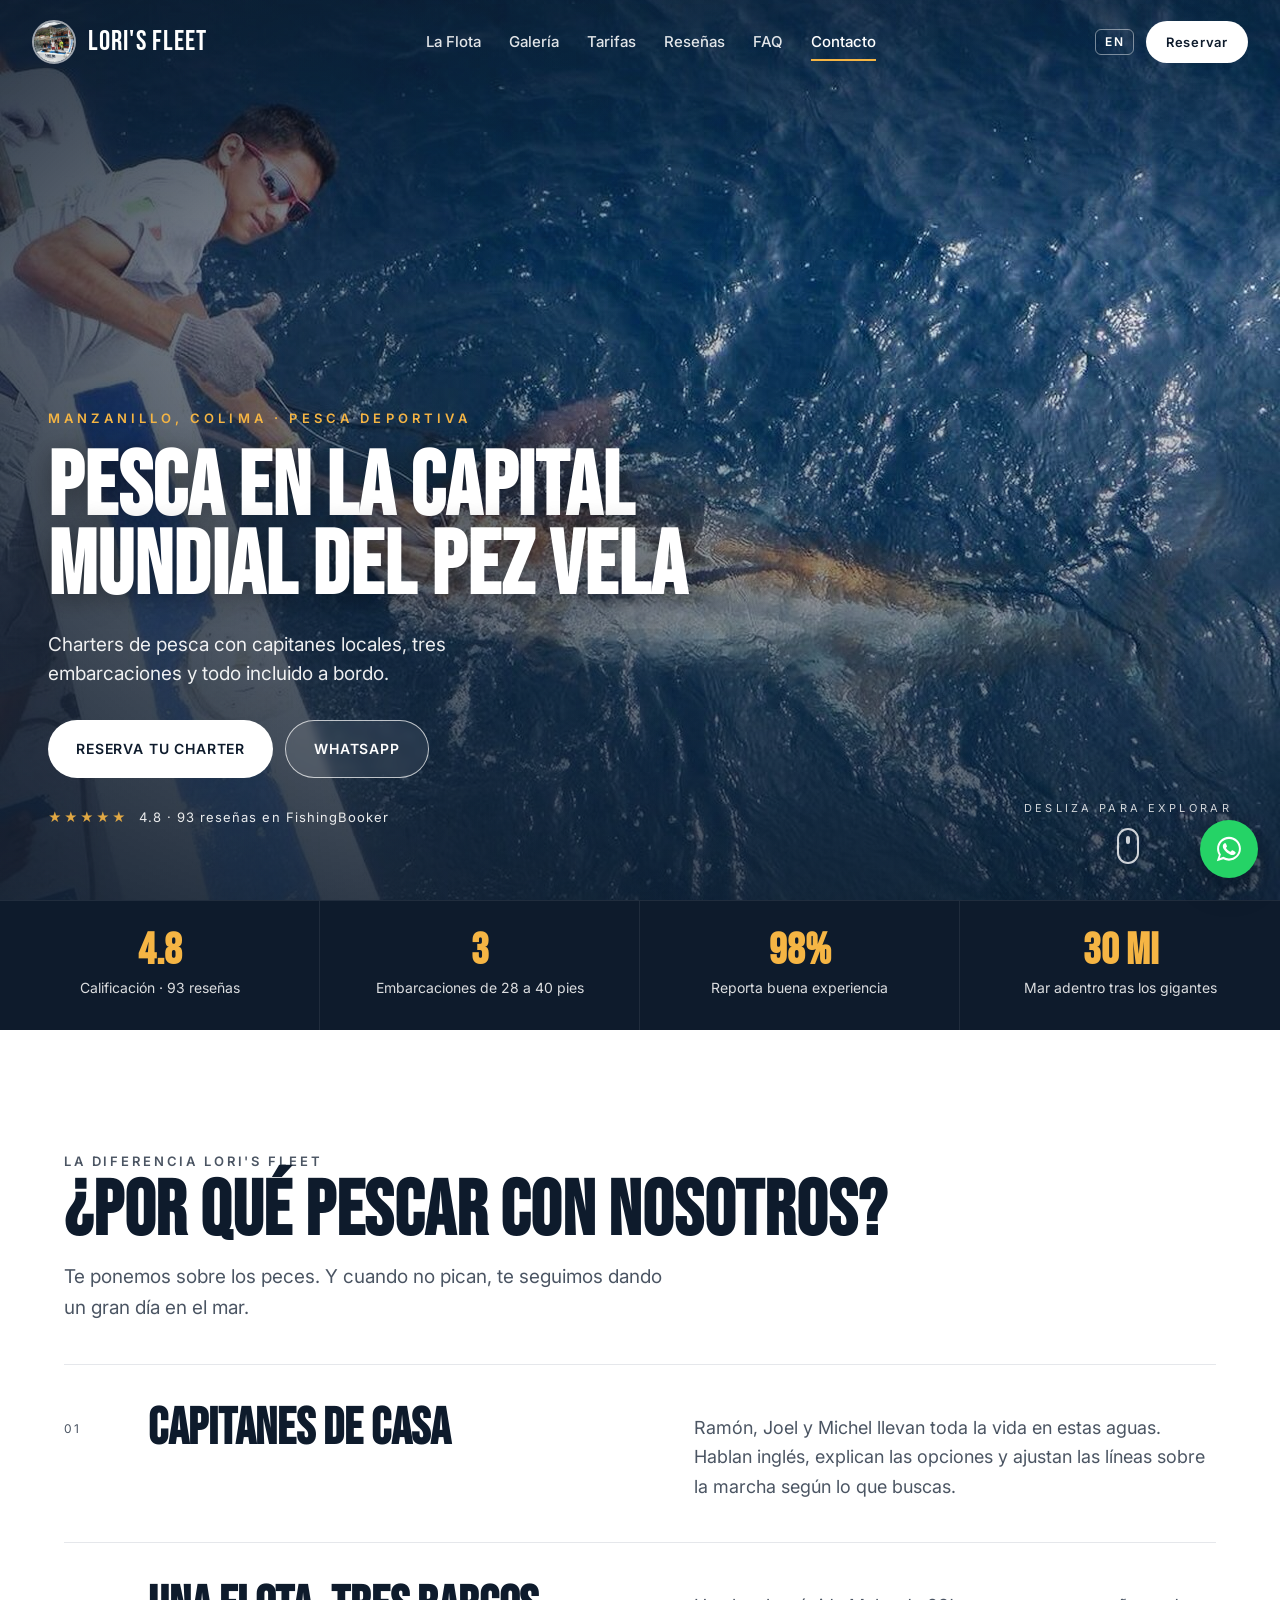
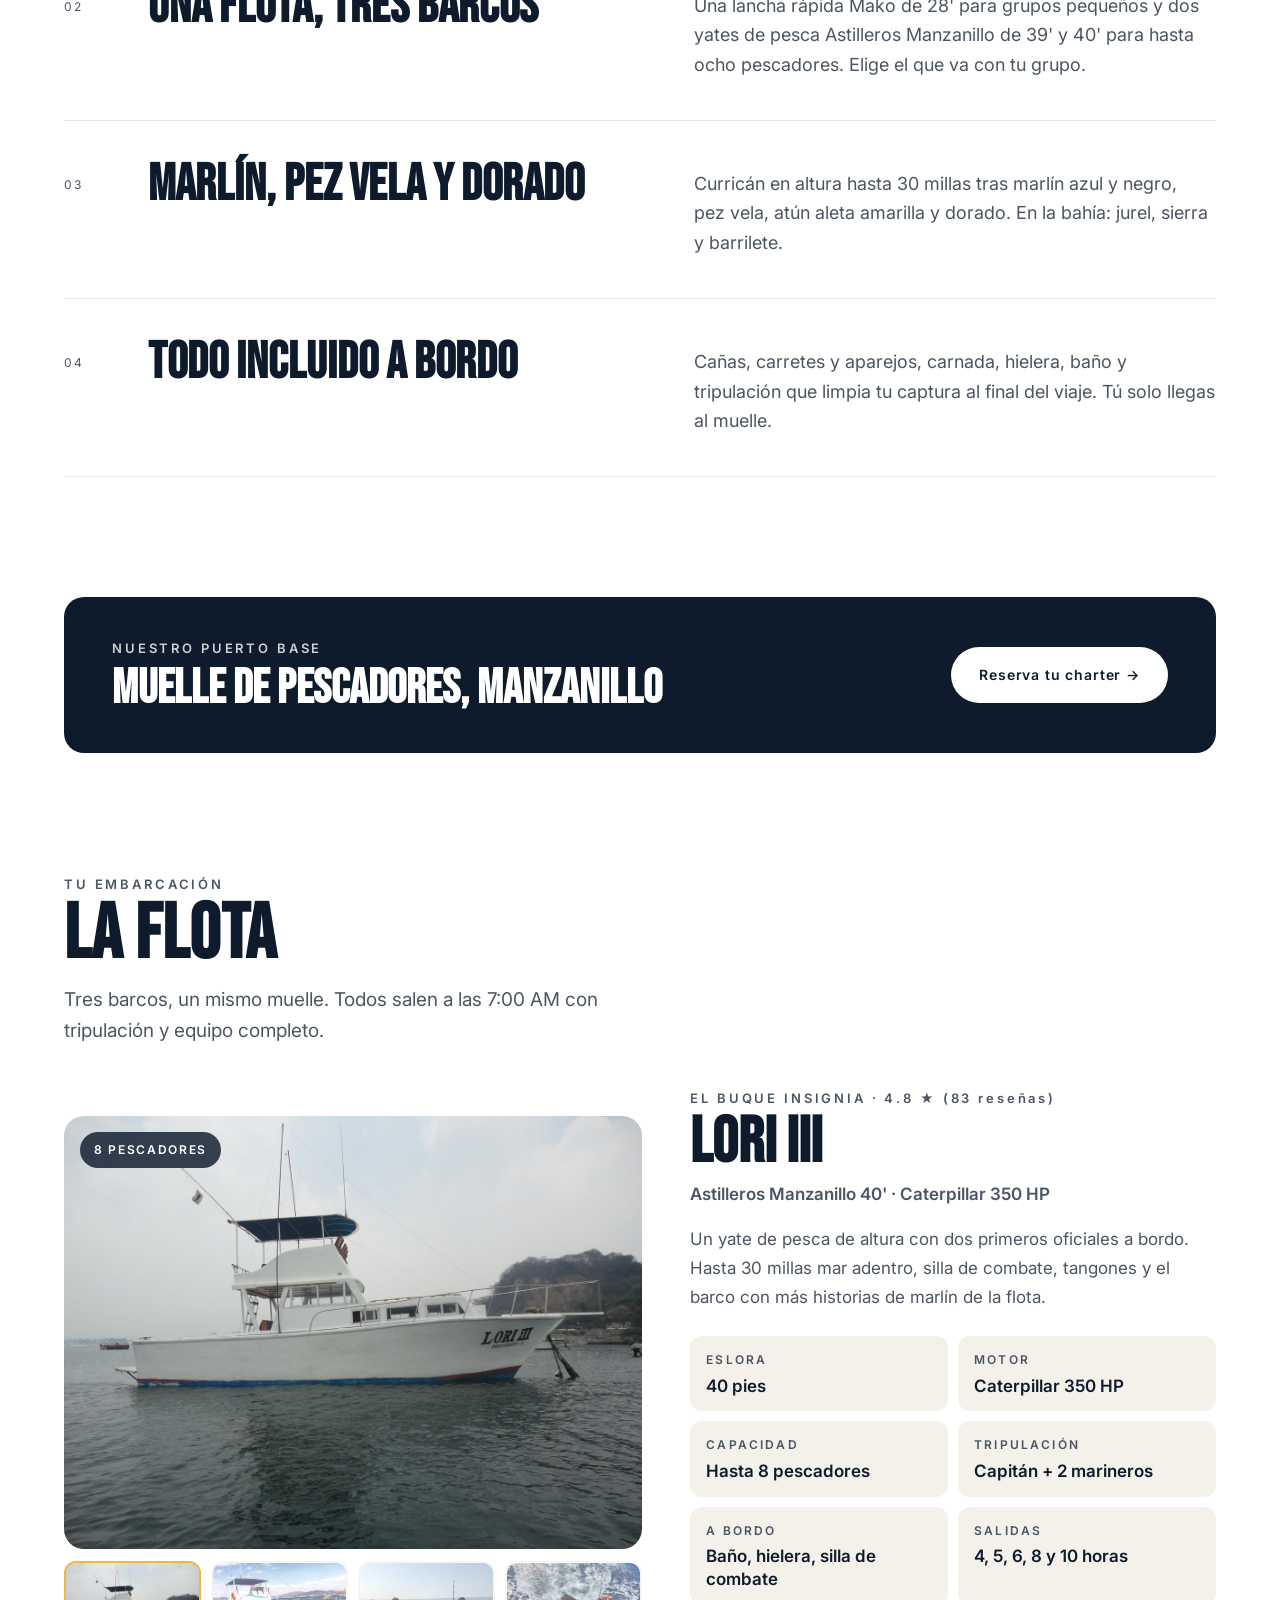
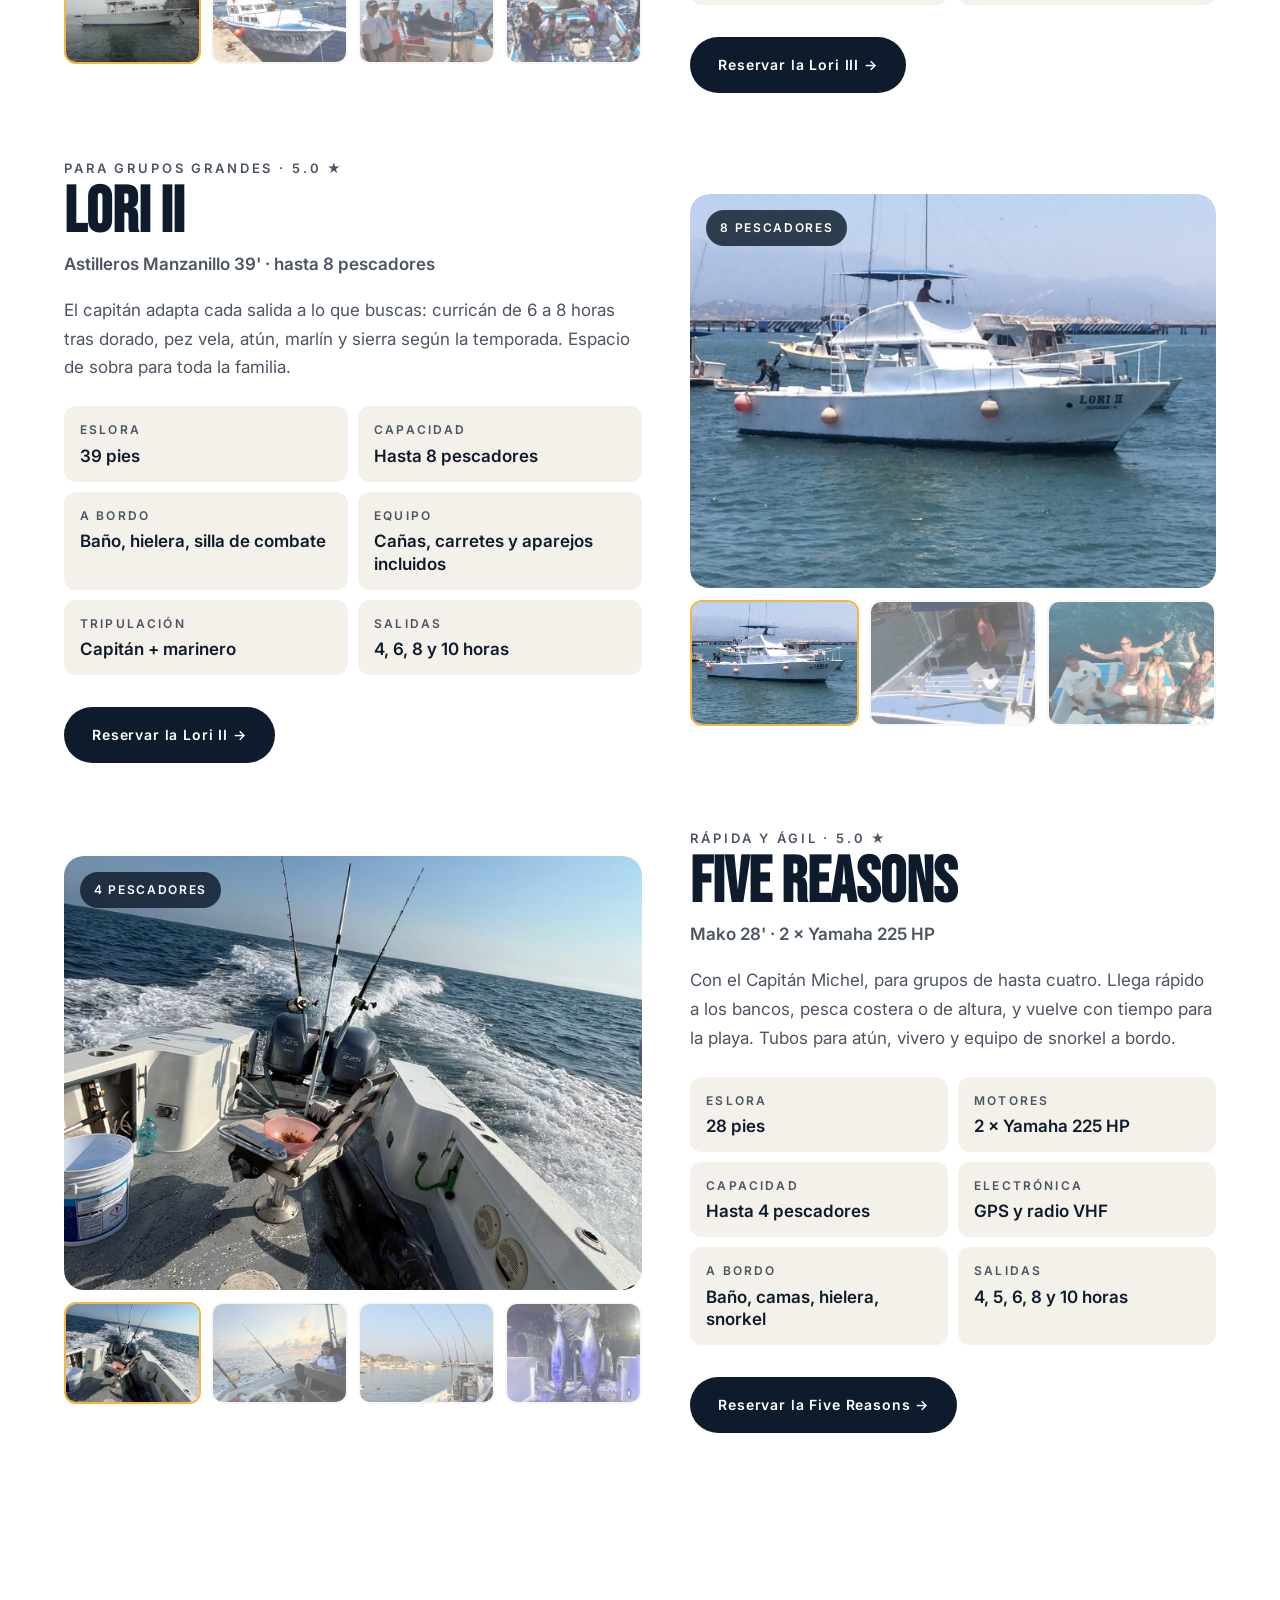
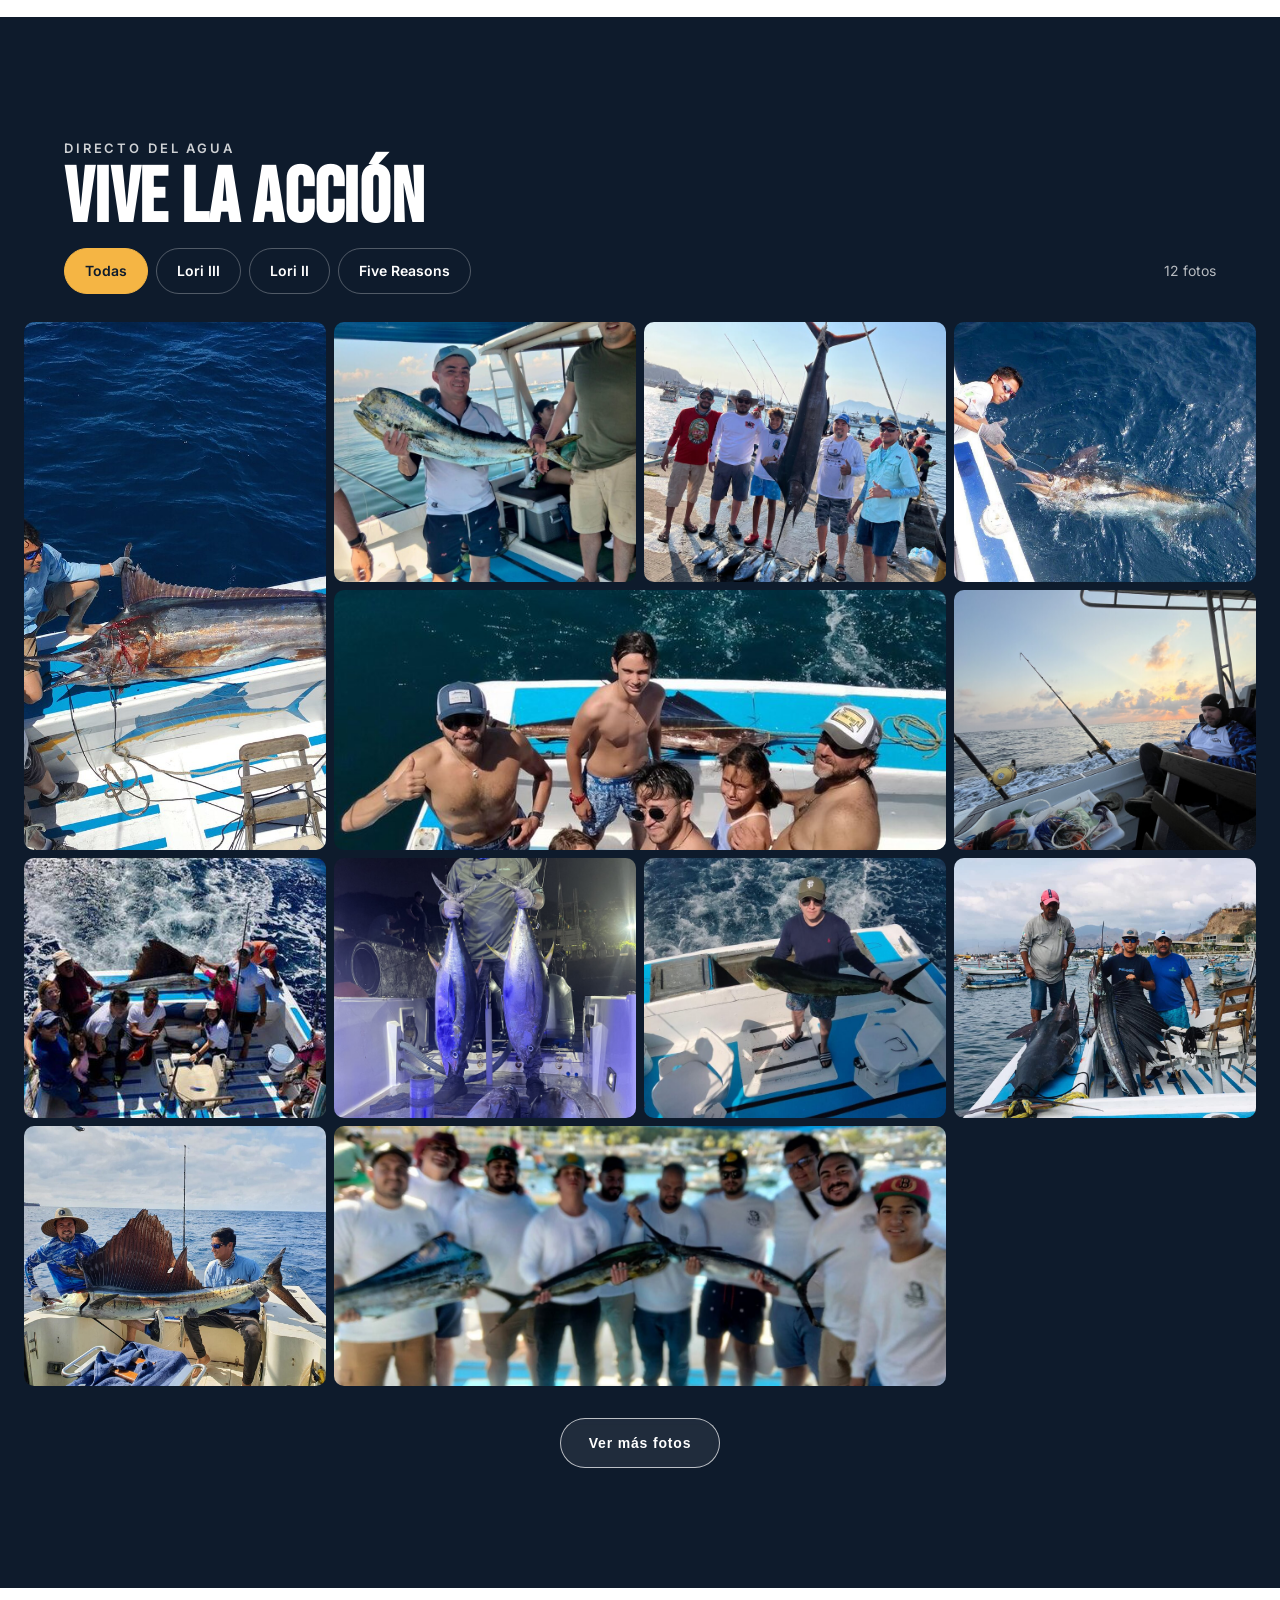
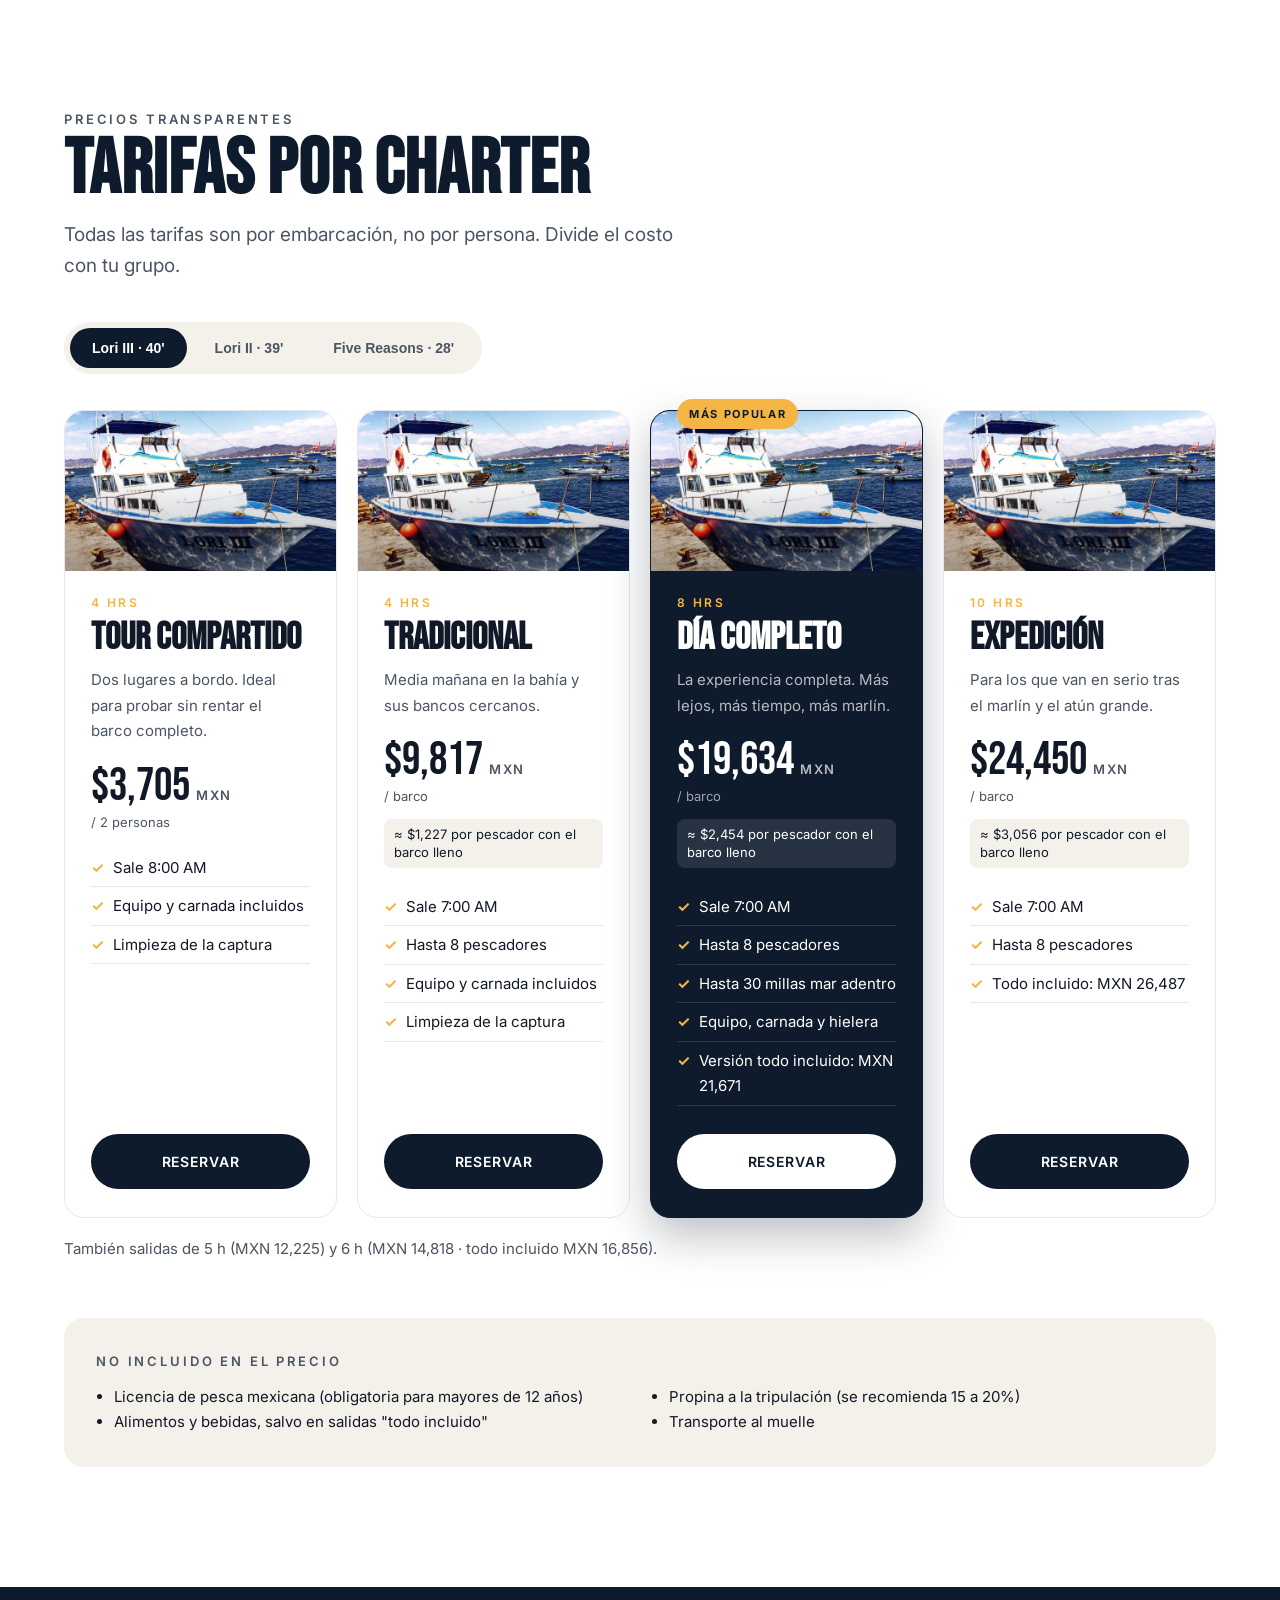
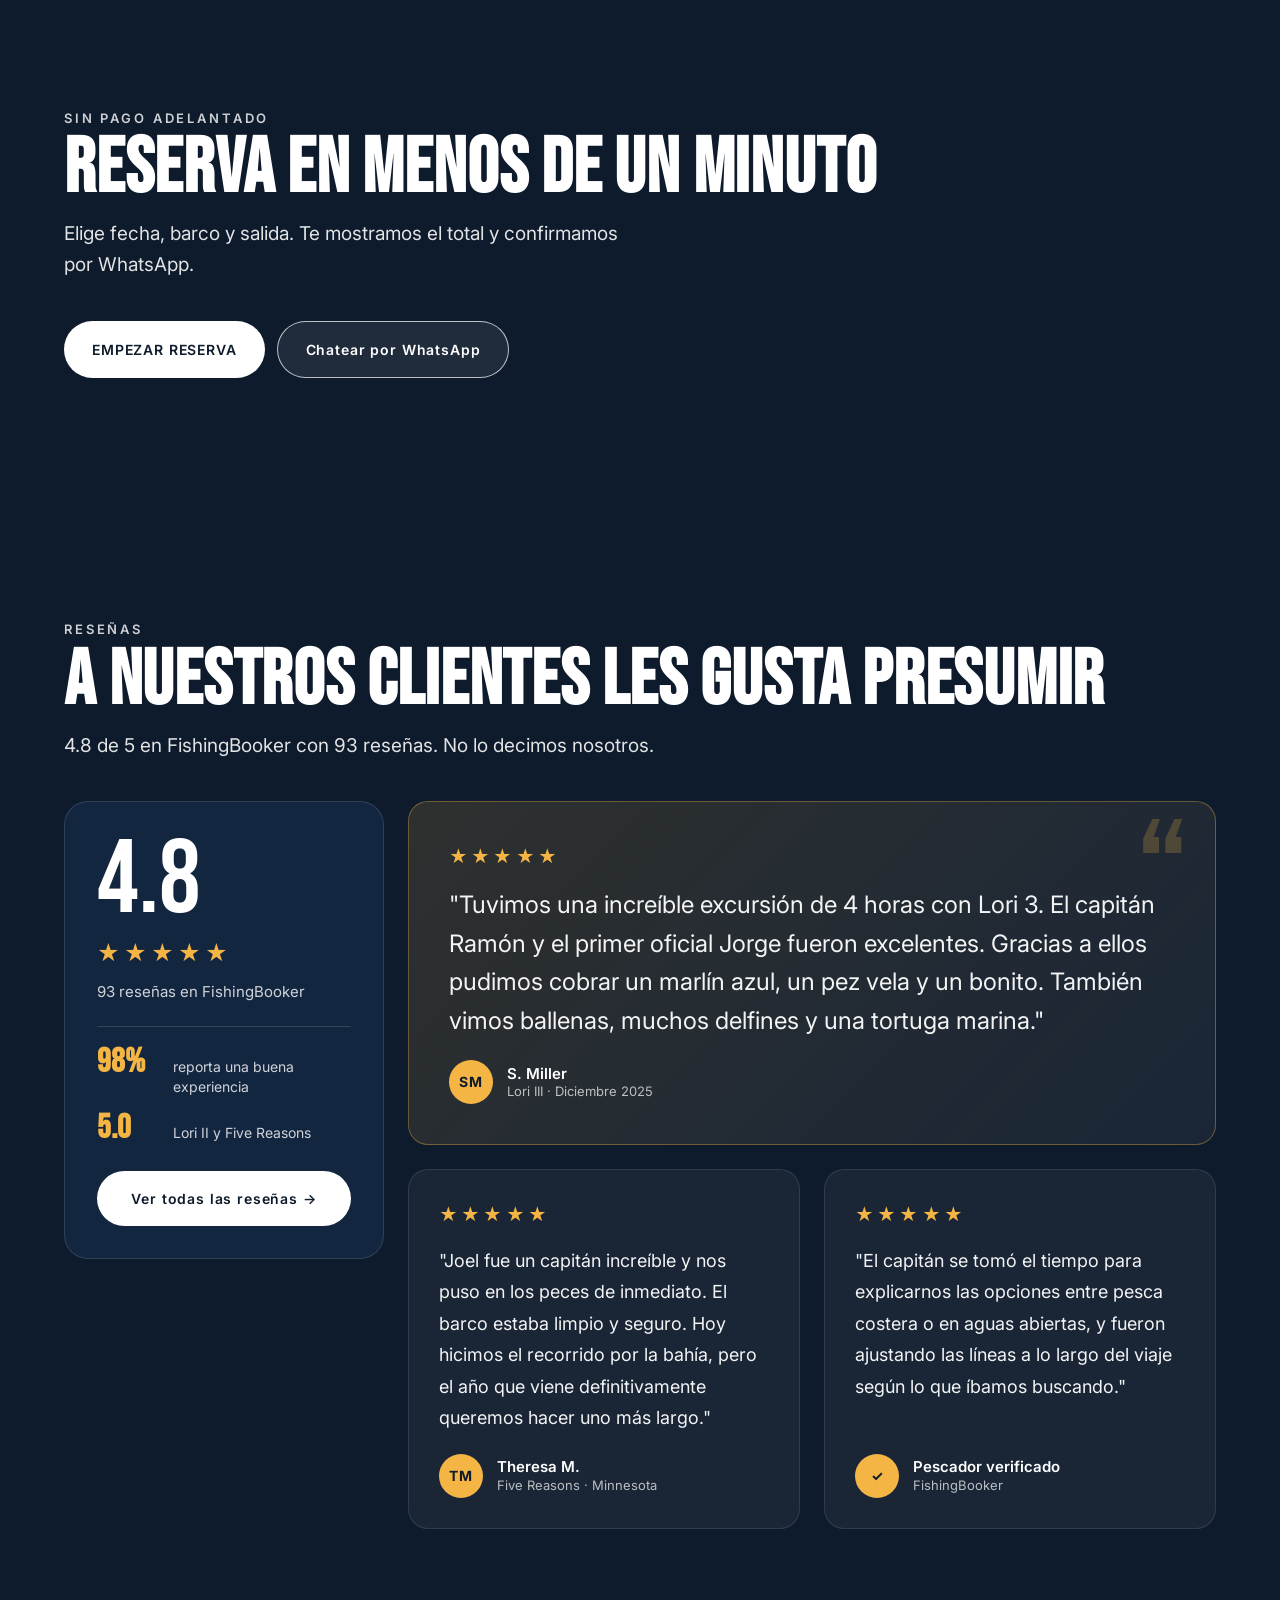
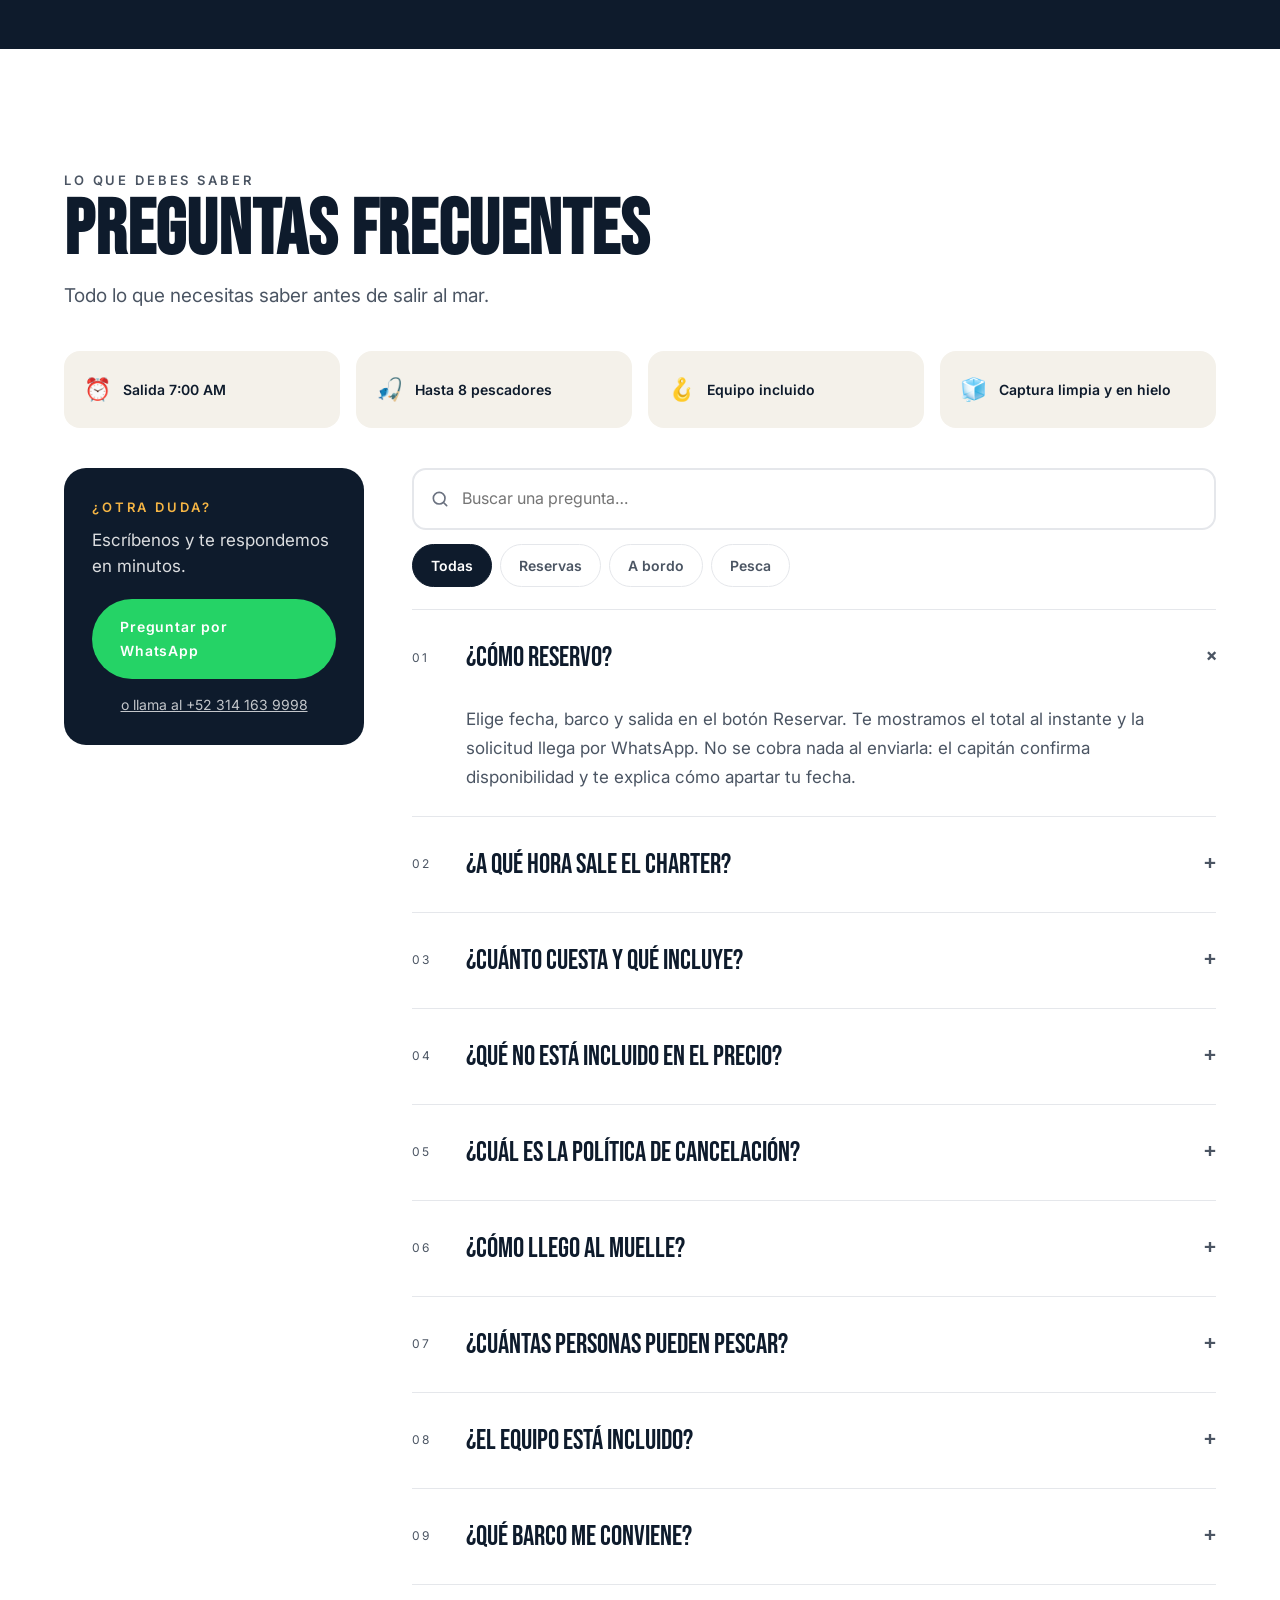
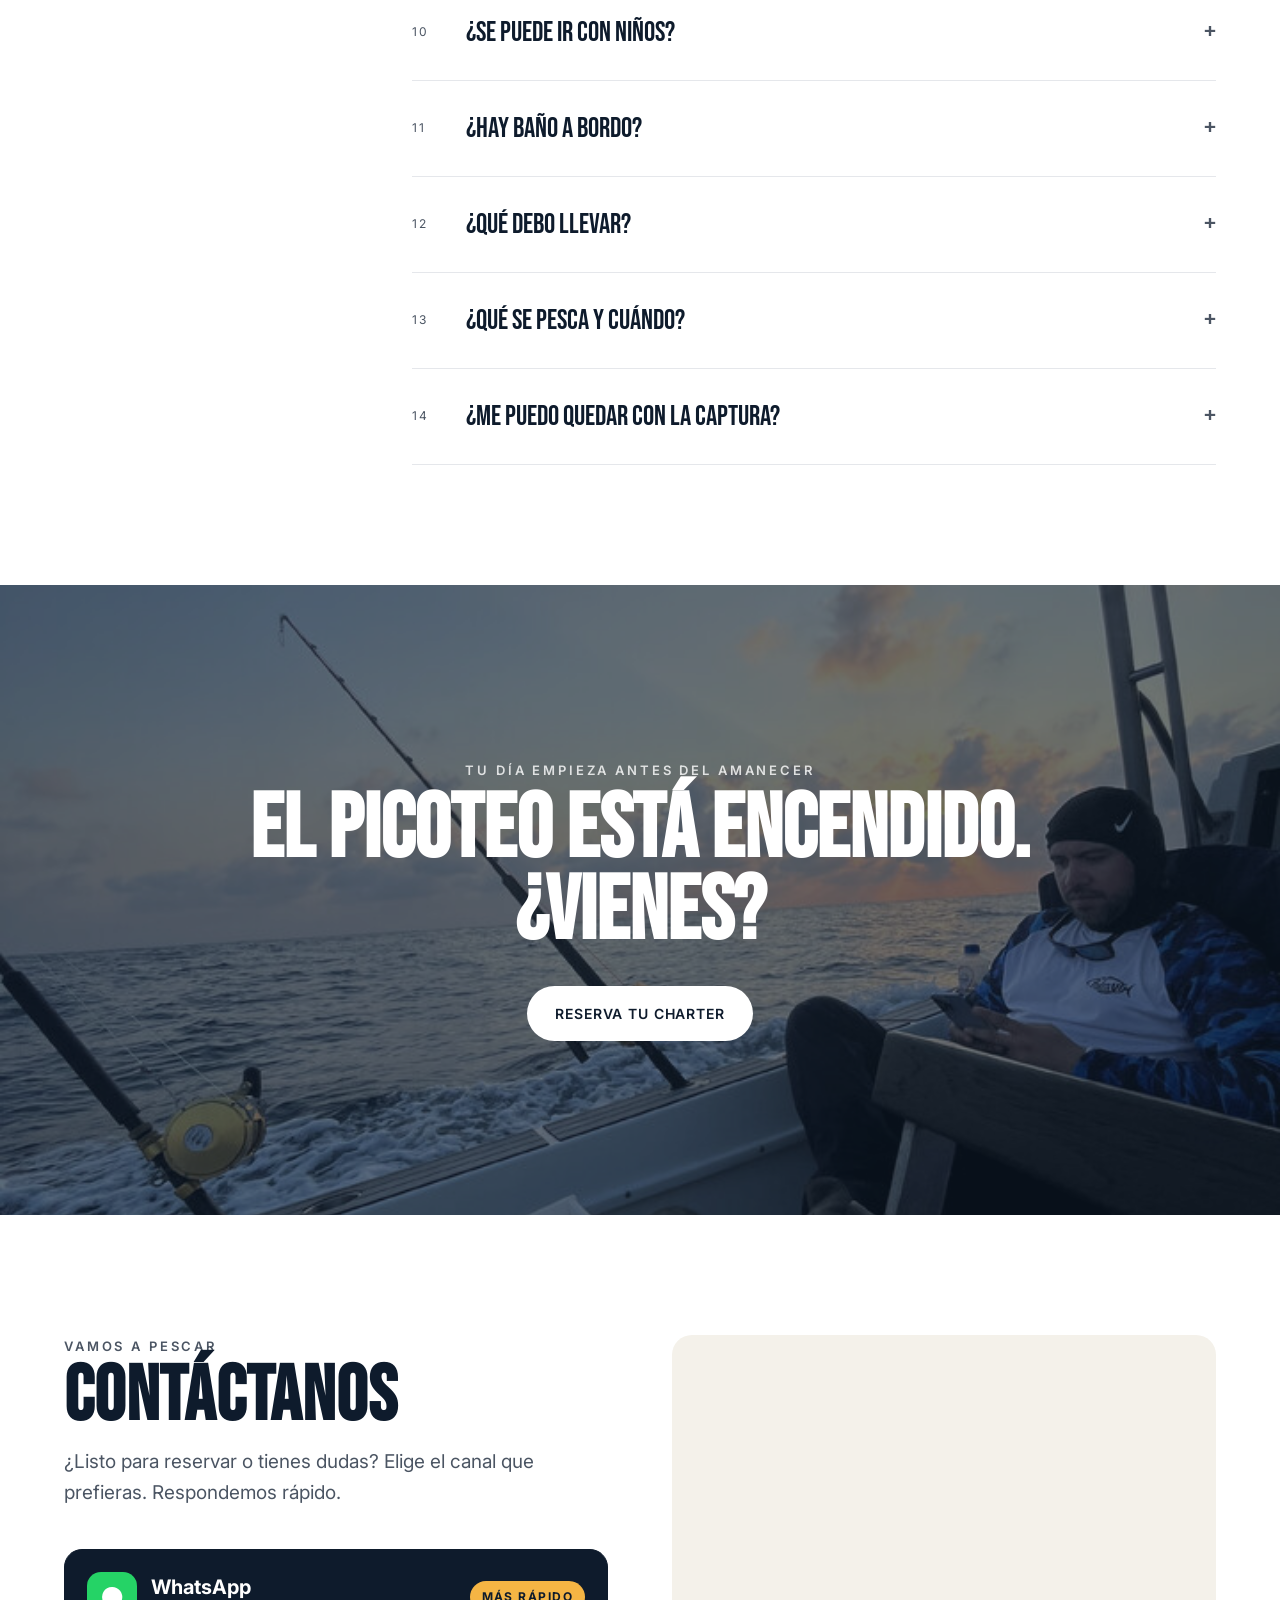
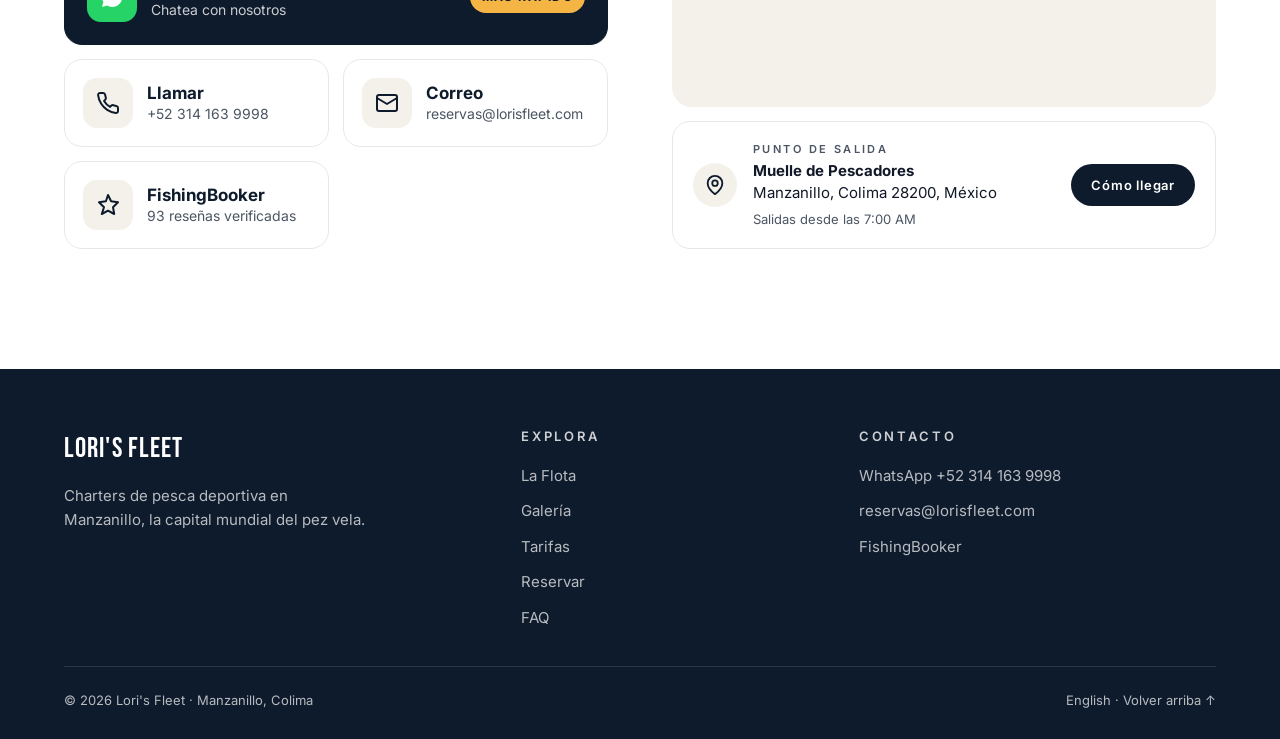
==== commit 03727fe5: "Flota: botones Reservar que abren el asistente con el barco elegido Co-Authored-By: Claude Sonnet 5." ====
--- a/index.html
+++ b/index.html
@@ -127,7 +127,7 @@
         <div><dt>A BORDO</dt><dd>Baño, hielera, silla de combate</dd></div>
         <div><dt>SALIDAS</dt><dd>4, 5, 6, 8 y 10 horas</dd></div>
       </dl>
-      <a href="#tarifas" class="btn btn-dark" data-boat="lori3">Ver tarifas de la Lori III →</a>
+      <a href="#reservar" class="btn btn-dark" data-boat="lori3">Reservar la Lori III →</a>
     </div>
   </article>
 
@@ -146,7 +146,7 @@
         <div><dt>TRIPULACIÓN</dt><dd>Capitán + marinero</dd></div>
         <div><dt>SALIDAS</dt><dd>4, 6, 8 y 10 horas</dd></div>
       </dl>
-      <a href="#tarifas" class="btn btn-dark" data-boat="lori2">Ver tarifas de la Lori II →</a>
+      <a href="#reservar" class="btn btn-dark" data-boat="lori2">Reservar la Lori II →</a>
     </div>
   </article>
 
@@ -165,7 +165,7 @@
         <div><dt>A BORDO</dt><dd>Baño, camas, hielera, snorkel</dd></div>
         <div><dt>SALIDAS</dt><dd>4, 5, 6, 8 y 10 horas</dd></div>
       </dl>
-      <a href="#tarifas" class="btn btn-dark" data-boat="five">Ver tarifas de la Five Reasons →</a>
+      <a href="#reservar" class="btn btn-dark" data-boat="five">Reservar la Five Reasons →</a>
     </div>
   </article>
 </section>
